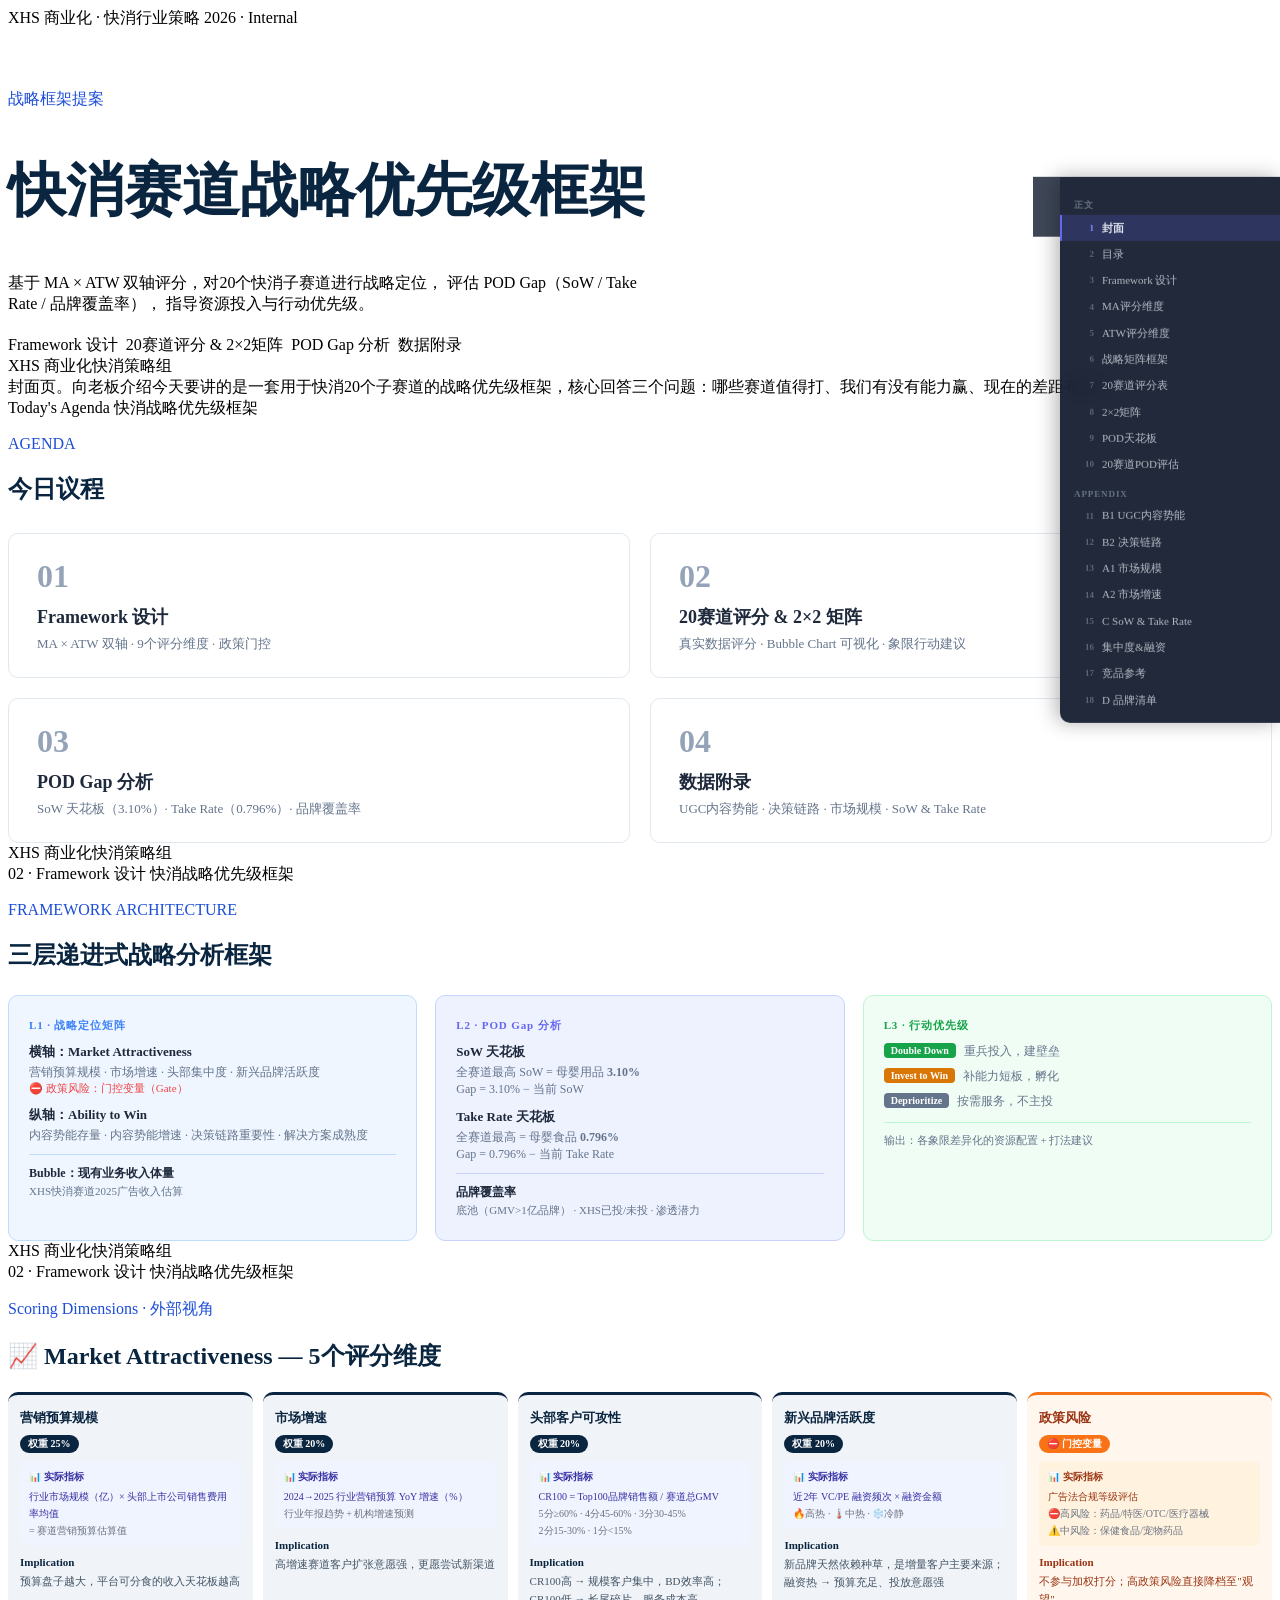
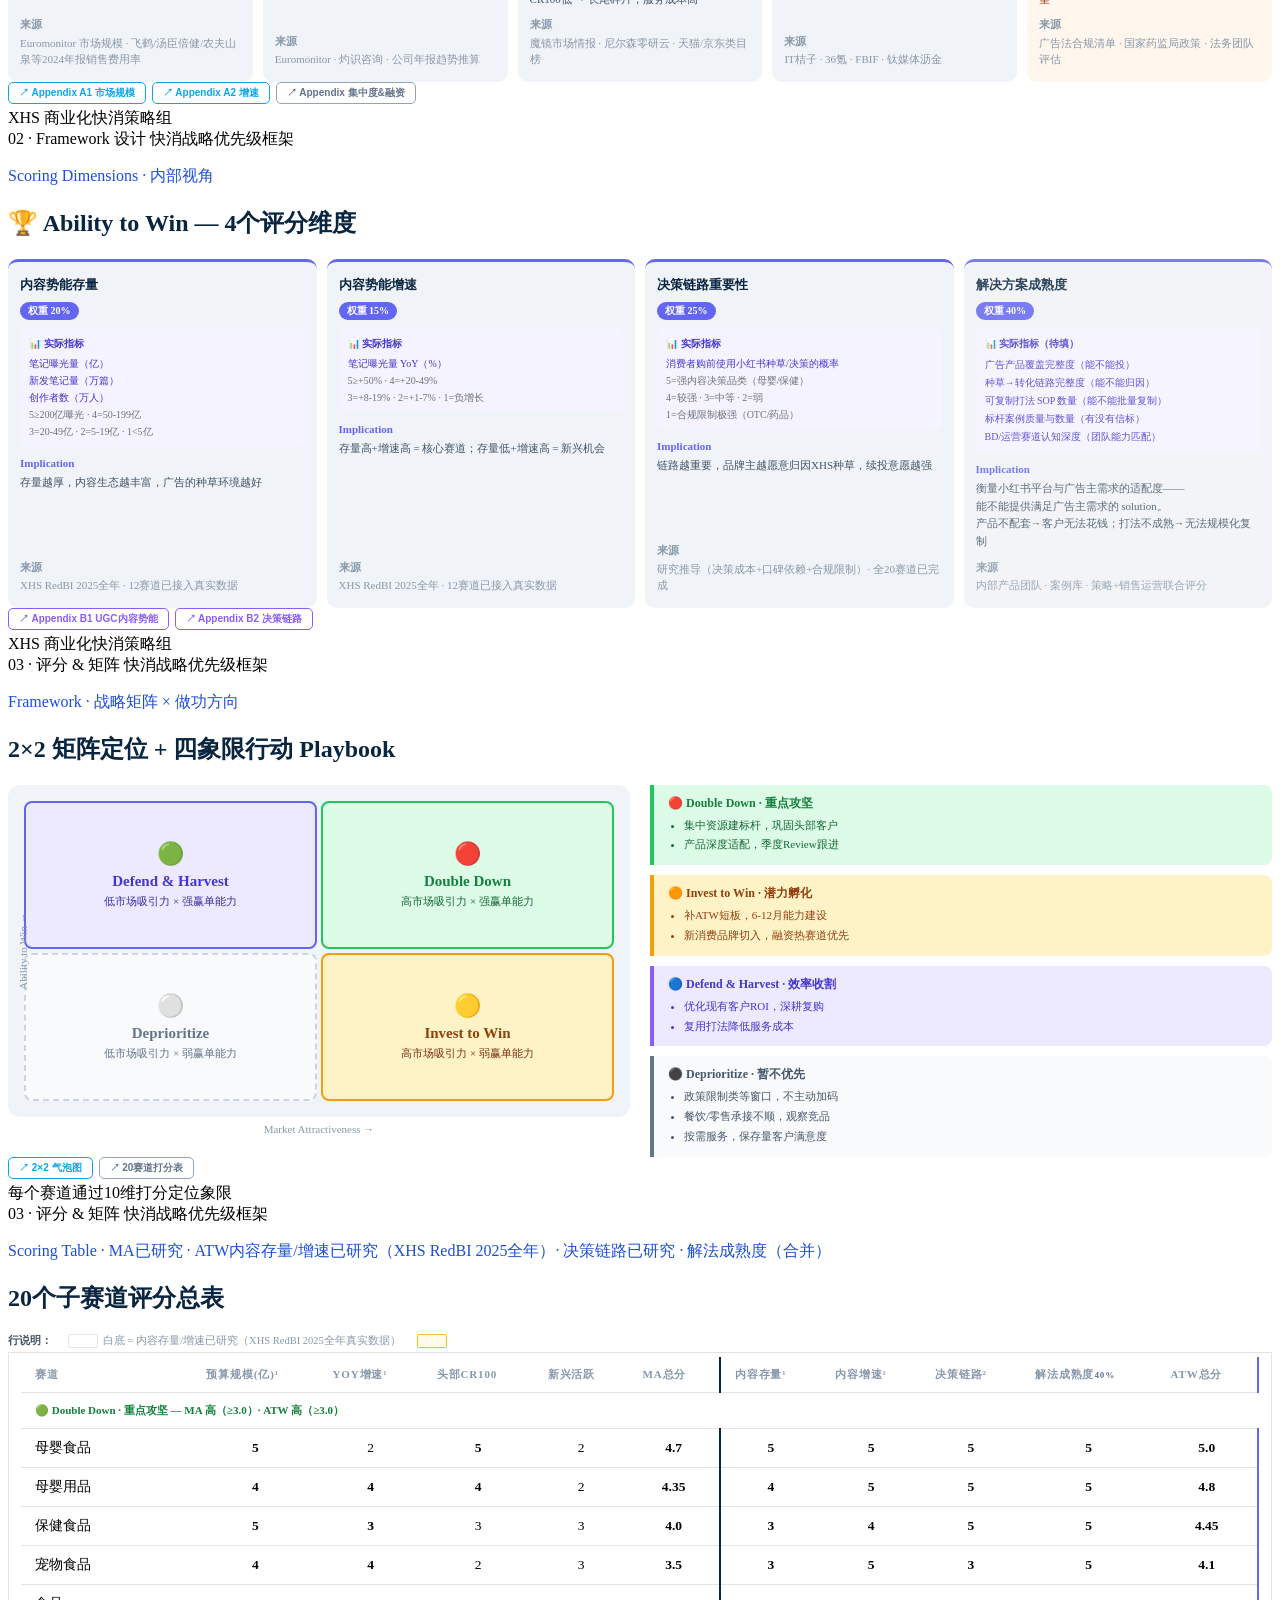
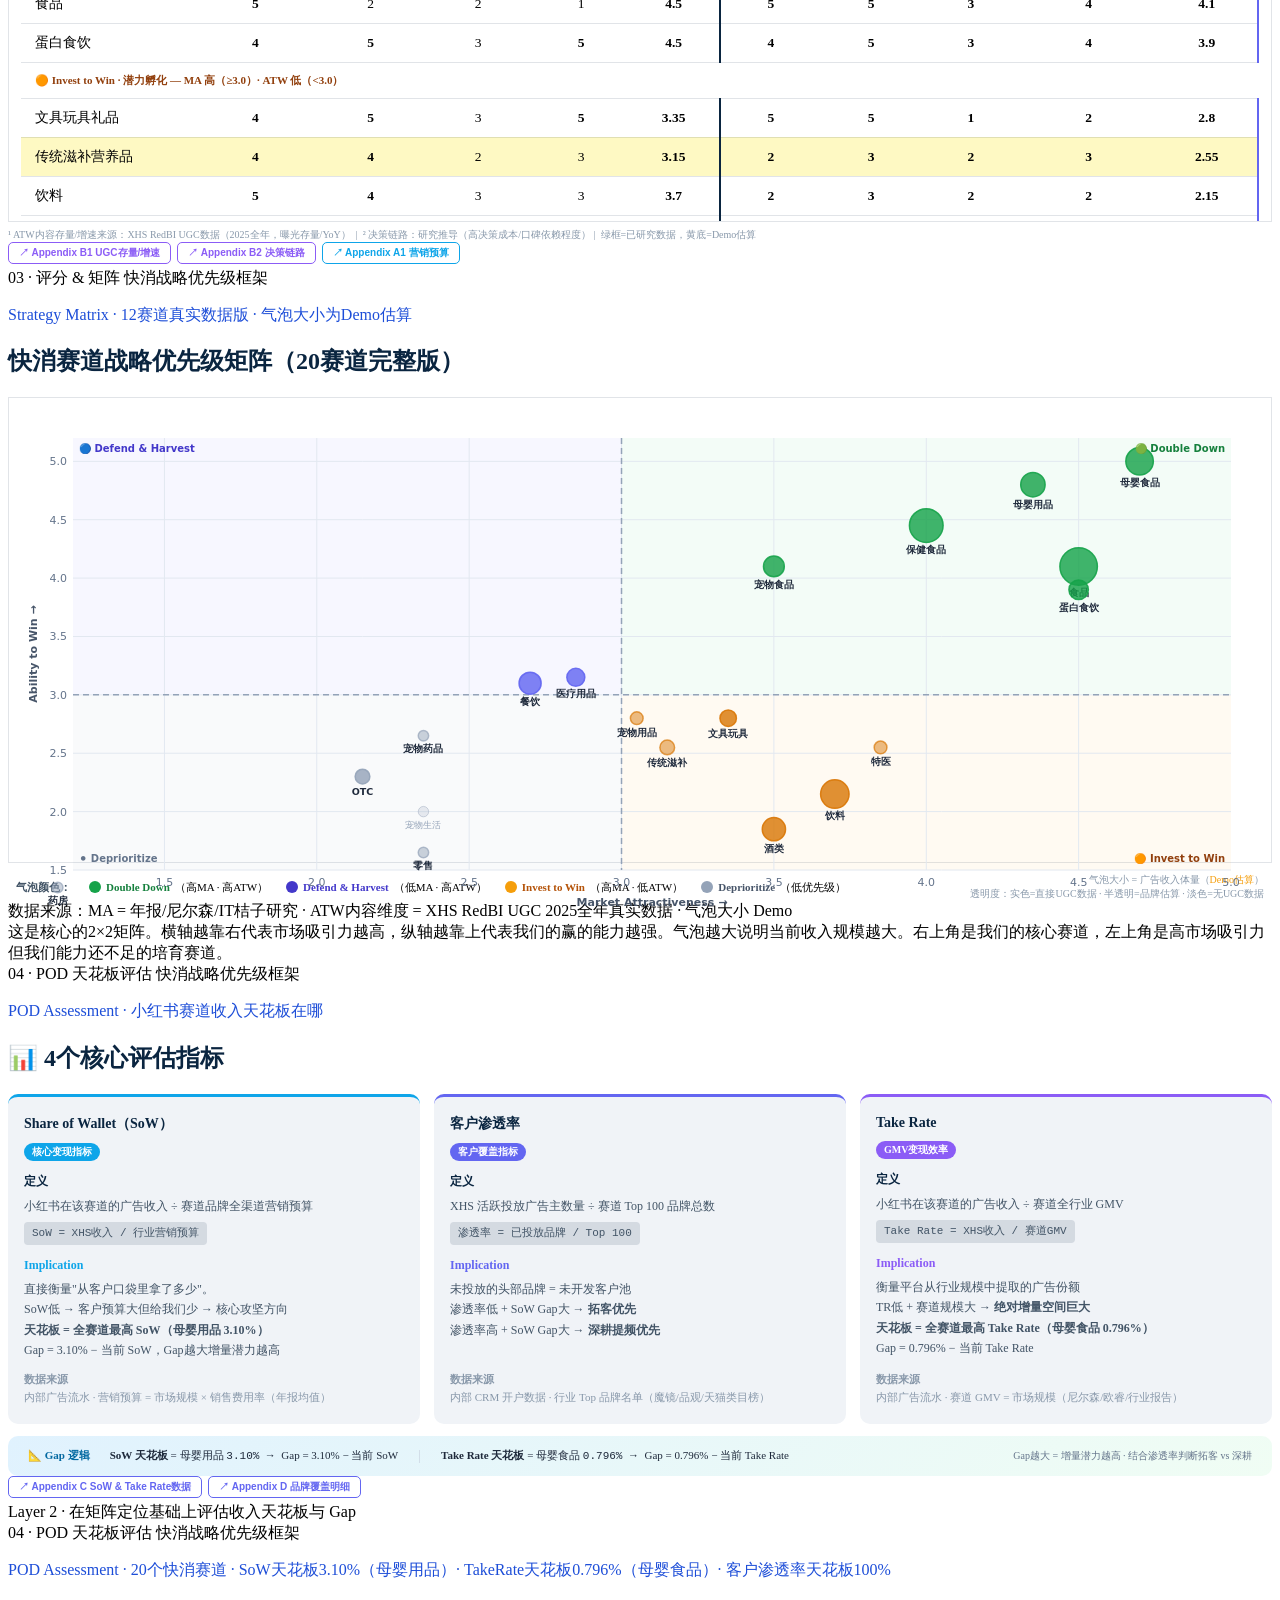
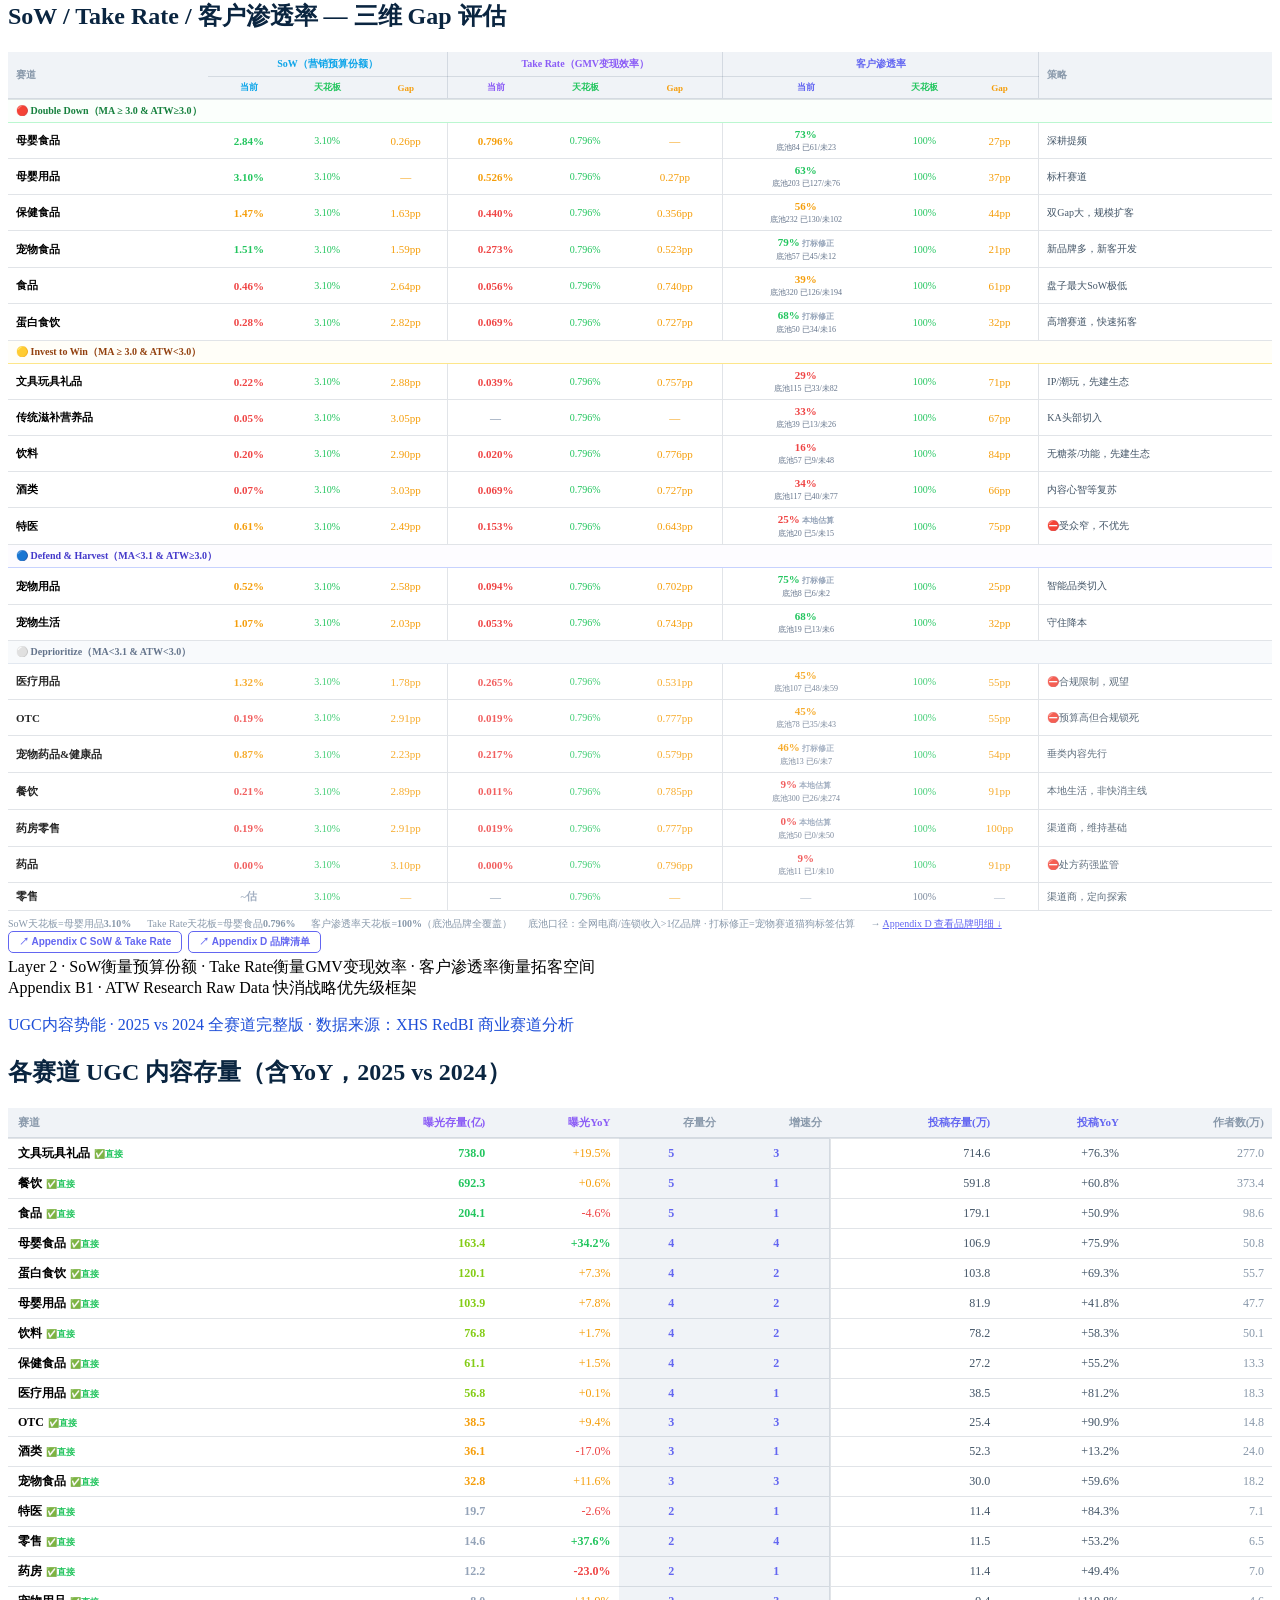
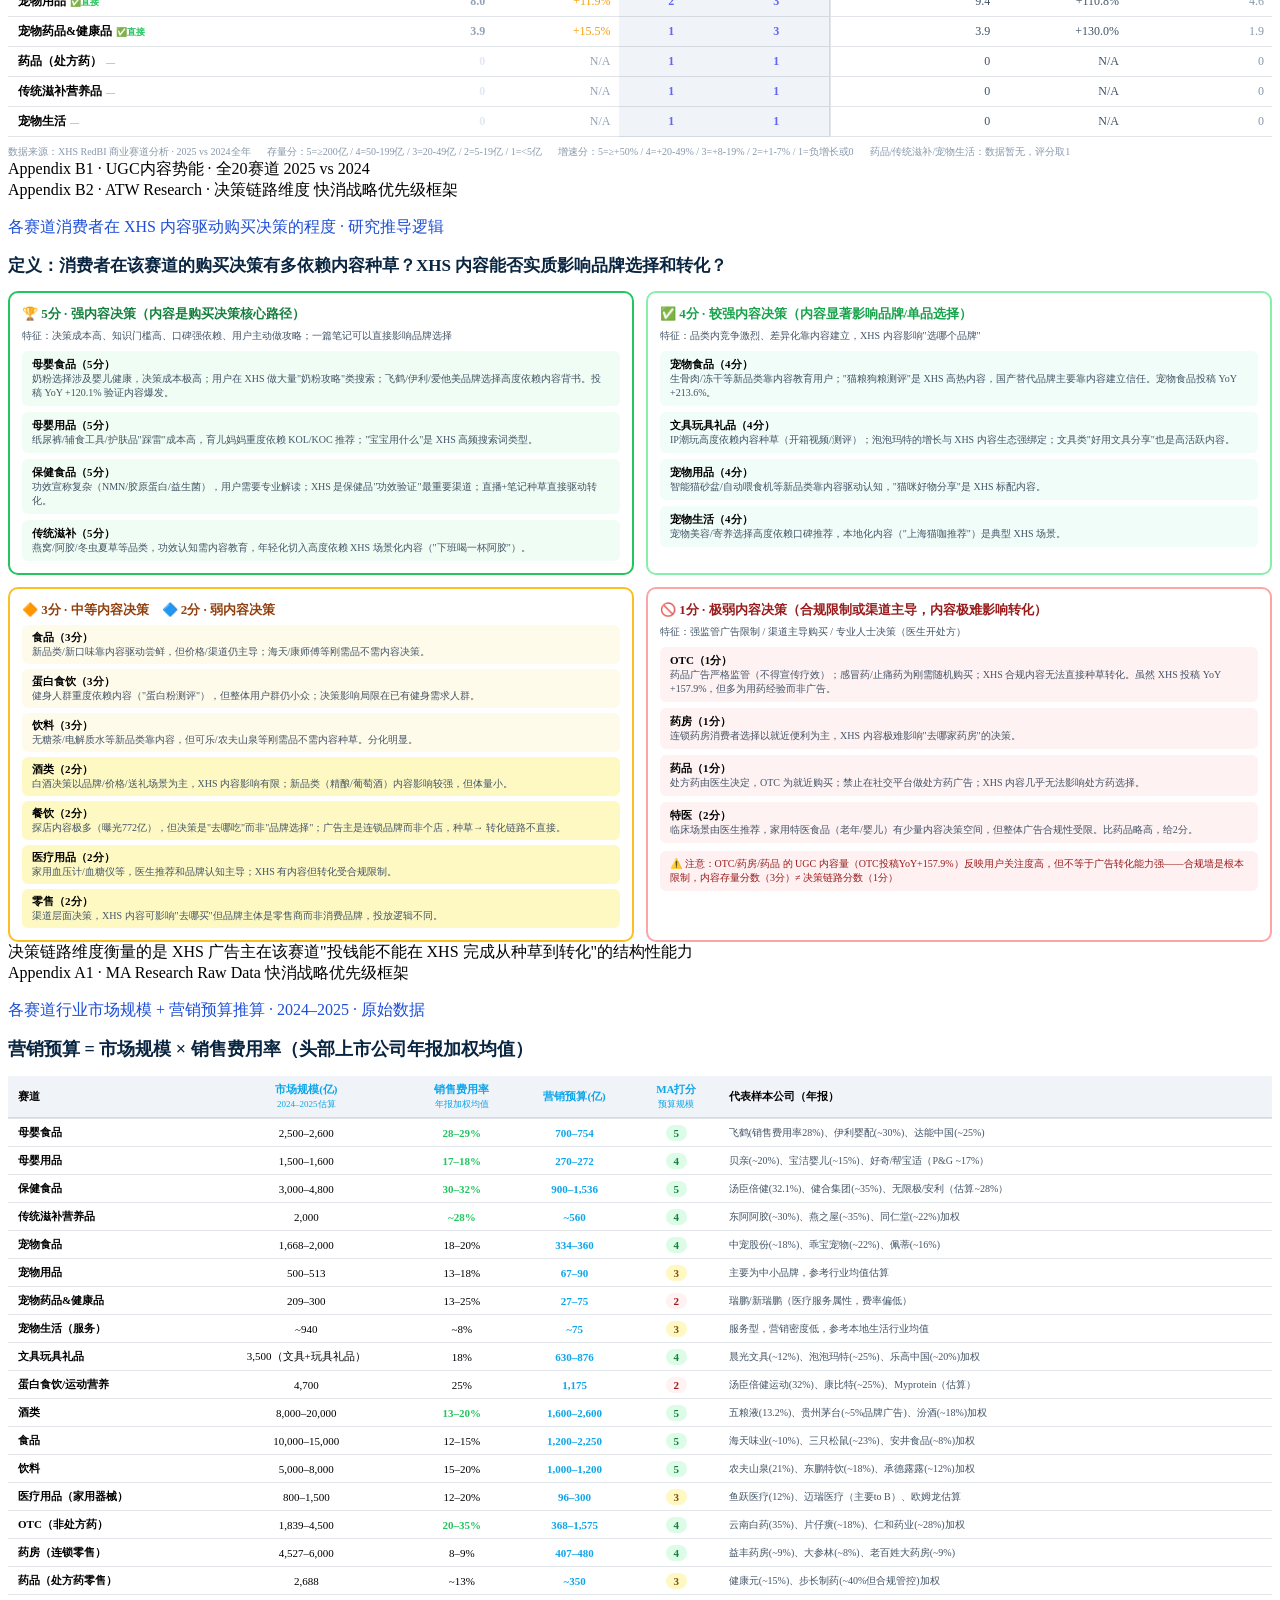
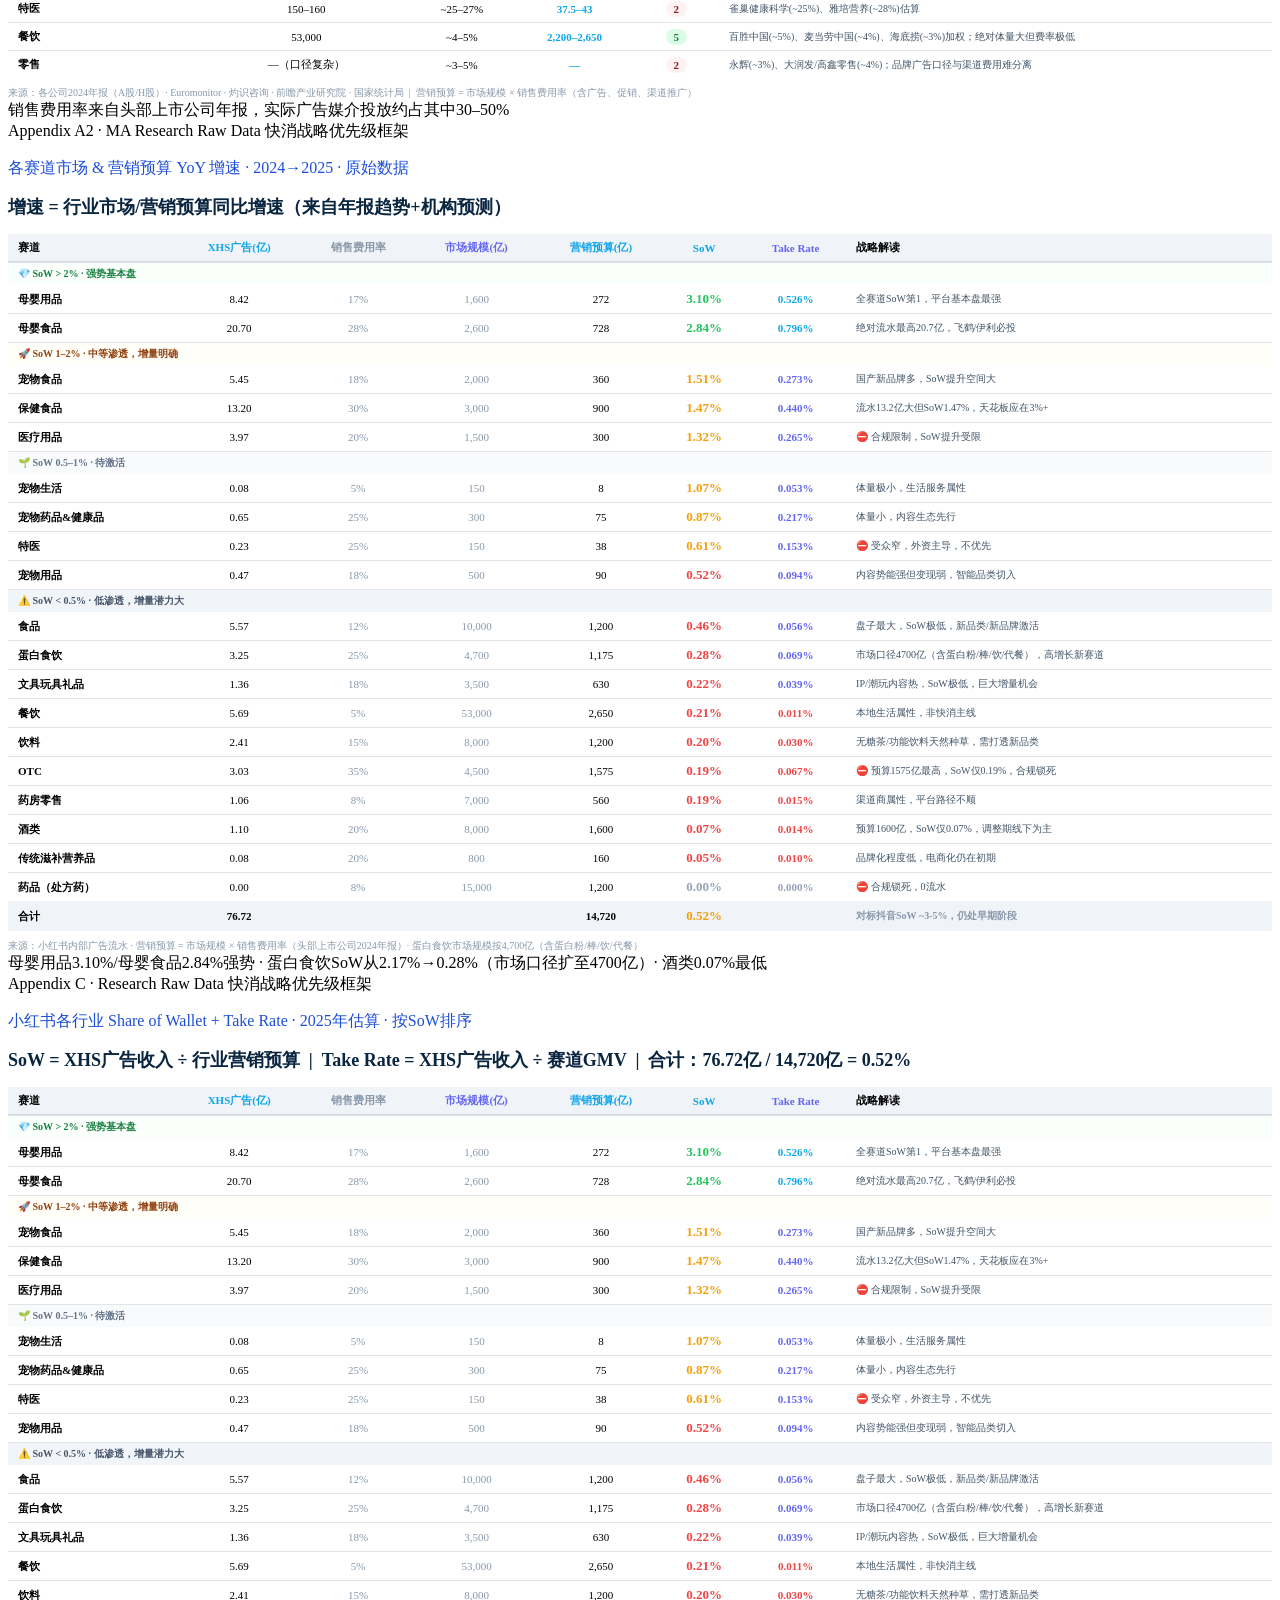
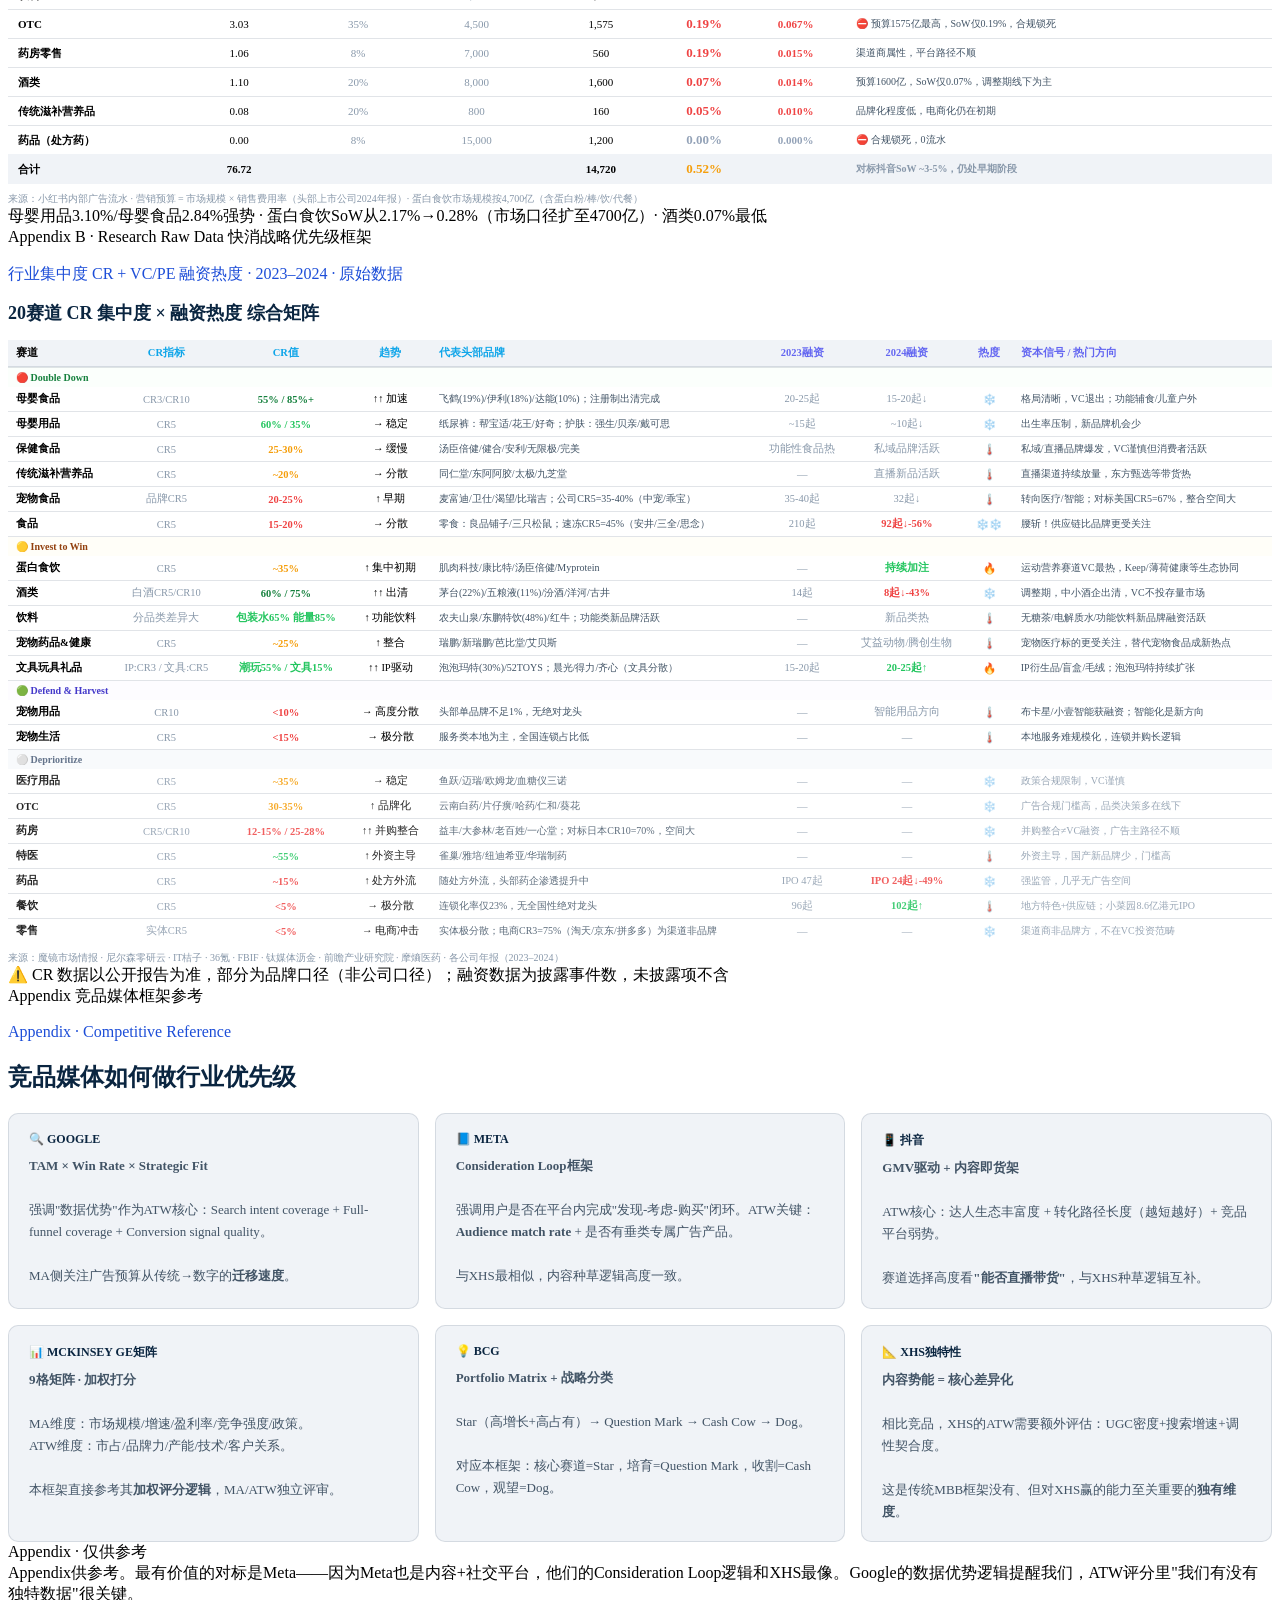
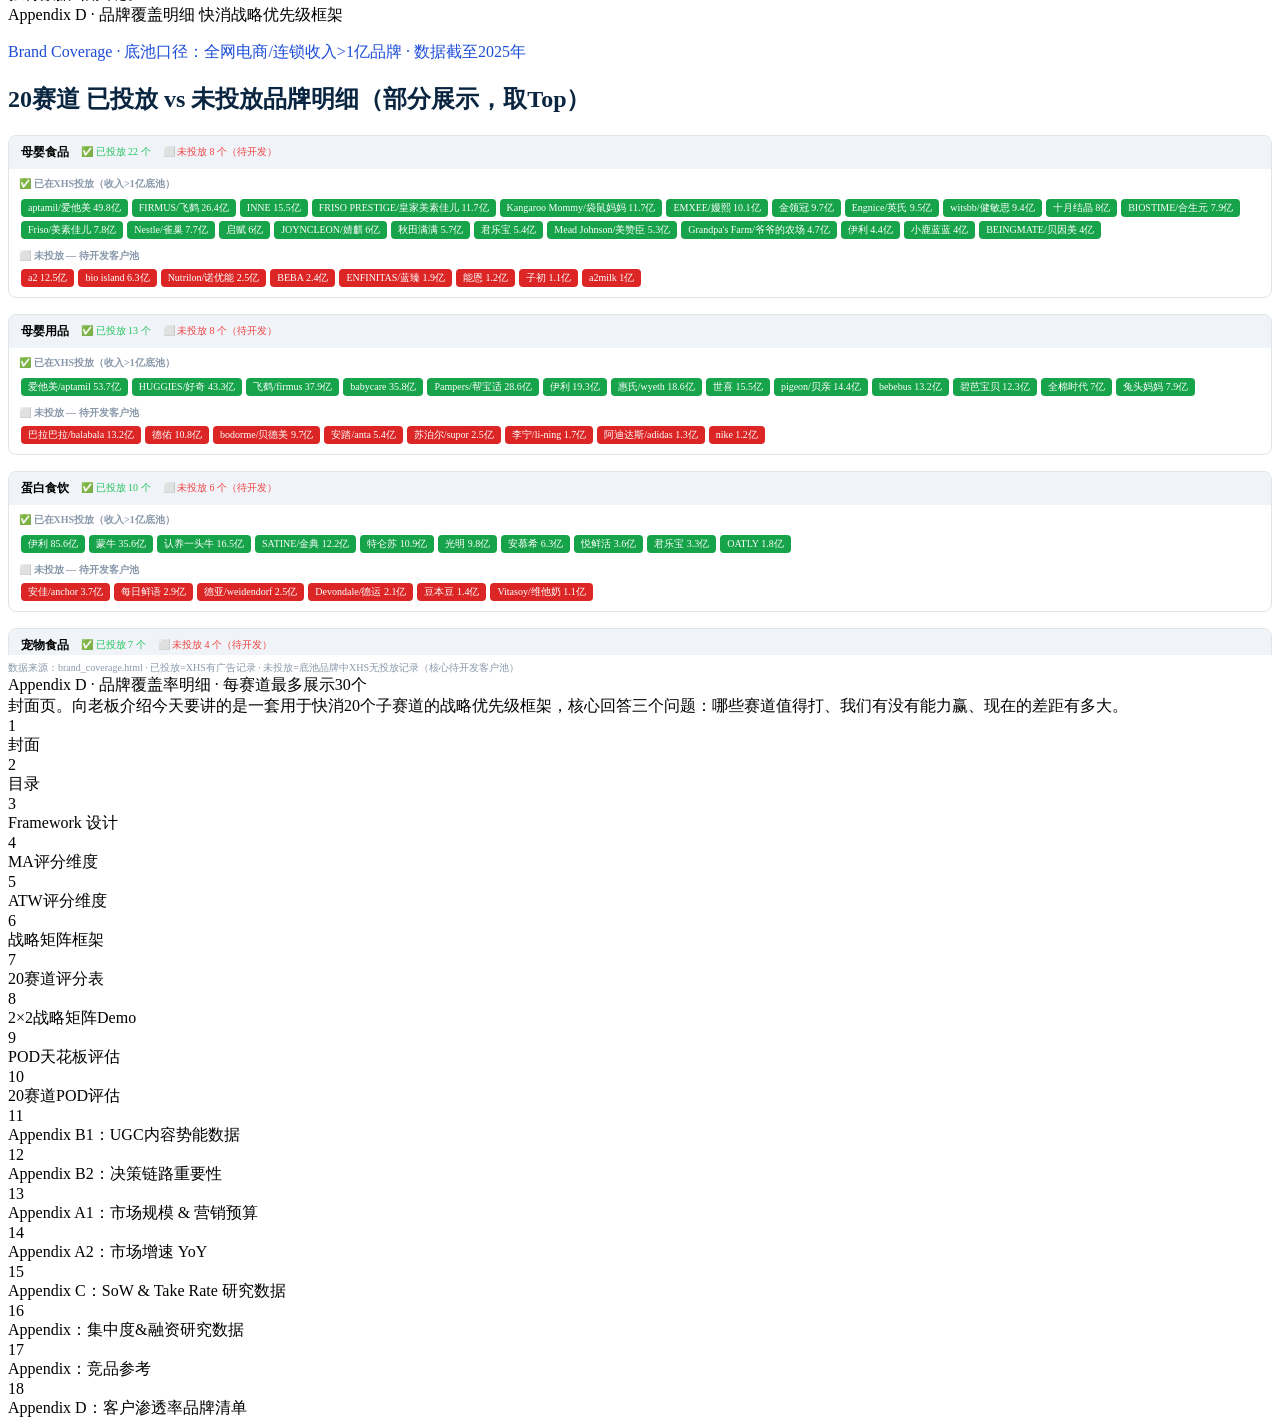
==== index.html @ e5673bac "update: rescore ATW/MA, MA weights 35/35/15/15, threshold MA=3.0, new quadrants (餐饮+医疗→D&H, 宠物用品→ItW" ====
<!-- cache-bust: 1778555267 -->
<!DOCTYPE html>
<html lang="zh-CN" data-theme="corporate-clean">
<head>
<meta charset="utf-8">
<title>快消赛道战略优先级框架 — XHS商业化</title>
<link rel="stylesheet" href="./assets/fonts.css">
<link rel="stylesheet" href="./assets/base.css">
<link rel="stylesheet" id="theme-link" href="./assets/themes/corporate-clean.css">
<link rel="stylesheet" href="./assets/animations/animations.css">

<style>
/* ── Bubble chart canvas wrapper ── */
#bubble-wrap { position:relative; width:100%; height:440px; }

/* ── Scoring table ── */
.st { width:100%; border-collapse:collapse; font-size:13.5px; }
.st th,.st td { padding:10px 14px; text-align:left; border-bottom:1px solid var(--border); }
.st th { font-size:11px; text-transform:uppercase; letter-spacing:.08em;
         color:var(--text-3); font-weight:600; }
.st tr:hover td { background:var(--surface-2); }
.st td.num { font-variant-numeric:tabular-nums; text-align:center; }
.st td.sect { font-weight:700; color:var(--accent); }
.badge { display:inline-block; padding:2px 10px; border-radius:99px;
         font-size:11px; font-weight:700; }
.badge-a { background:#22c55e22; color:#16a34a; }
.badge-b { background:#f59e0b22; color:#d97706; }
.badge-c { background:#6366f122; color:#4f46e5; }
.badge-d { background:#e2e8f0;   color:#64748b; }

/* ── Quadrant labels on 2×2 ── */
.q-label { position:absolute; font-size:11px; font-weight:700;
           letter-spacing:.05em; text-transform:uppercase;
           padding:4px 10px; border-radius:6px; opacity:.82; }

/* ── Axis label ── */
.axis-lbl { position:absolute; font-size:12px; color:var(--text-3);
            font-weight:600; letter-spacing:.06em; text-transform:uppercase; }

/* ── Dimension card ── */
.dim-row { display:grid; grid-template-columns:1fr 1fr; gap:20px; }
.dim-card { background:var(--surface-2); border:1px solid var(--border);
            border-radius:12px; padding:20px 22px; }
.dim-card h4 { margin:0 0 10px; font-size:14px; font-weight:700;
               color:var(--accent); text-transform:uppercase; letter-spacing:.06em; }
.dim-card ul { margin:0; padding-left:18px; font-size:13.5px;
               color:var(--text-2); line-height:1.8; }

/* ── Appendix ref box ── */
.ref-grid { display:grid; grid-template-columns:1fr 1fr 1fr; gap:16px; margin-top:20px; }
.ref-card { background:var(--surface-2); border:1px solid var(--border);
            border-radius:10px; padding:18px 20px; }
.ref-card h5 { margin:0 0 8px; font-size:12px; font-weight:700;
               text-transform:uppercase; color:var(--accent); }
.ref-card p { margin:0; font-size:13px; color:var(--text-2); line-height:1.7; }

/* ── POD comparison ── */
.pod-grid { display:grid; grid-template-columns:repeat(4,1fr); gap:14px; }
.pod-card { background:var(--surface-2); border:1px solid var(--border);
            border-radius:10px; padding:16px 18px; }
.pod-card .label { font-size:11px; text-transform:uppercase; letter-spacing:.07em;
                   color:var(--text-3); margin-bottom:6px; }
.pod-card .val { font-size:22px; font-weight:800; color:var(--text-1); }
.pod-card .gap { font-size:12px; color:#f59e0b; font-weight:600; margin-top:4px; }

/* ── tag pill row ── */
.pill-row { display:flex; flex-wrap:wrap; gap:8px; margin-top:10px; }

/* ── Appendix 跳转按钮 ── */
.app-btn {
  display: inline-flex;
  align-items: center;
  gap: 4px;
  padding: 3px 10px;
  border-radius: 5px;
  font-size: 10px;
  font-weight: 600;
  border: 1px solid currentColor;
  cursor: pointer;
  background: transparent;
  text-decoration: none;
  transition: background .15s, color .15s;
  white-space: nowrap;
}
.app-btn:hover { opacity: .75; }
.app-btn-blue  { color: #0ea5e9; border-color: #0ea5e9; }
.app-btn-purple{ color: #8b5cf6; border-color: #8b5cf6; }
.app-btn-indigo{ color: #6366f1; border-color: #6366f1; }
.app-btn-slate { color: #64748b; border-color: #94a3b8; }
.app-btns { display:flex; gap:6px; flex-wrap:wrap; align-items:center; }

/* ── Slide Nav Sidebar ── */
#slide-nav {
  position: fixed;
  right: 0;
  top: 50%;
  transform: translateY(-50%);
  z-index: 9999;
  display: flex;
  align-items: flex-start;
  gap: 0;
  transition: transform 0.3s ease;
}
#slide-nav-toggle {
  writing-mode: vertical-rl;
  background: rgba(30,41,59,0.85);
  color: #f1f5f9;
  border: none;
  padding: 12px 6px;
  font-size: 11px;
  font-weight: 600;
  letter-spacing: .05em;
  cursor: pointer;
  border-radius: 8px 0 0 8px;
  backdrop-filter: blur(8px);
  transition: background 0.2s;
  user-select: none;
  min-height: 60px;
  display: flex;
  align-items: center;
  justify-content: center;
  gap: 6px;
}
#slide-nav-toggle:hover { background: rgba(30,41,59,0.95); }
#slide-nav-toggle .toggle-arrow {
  font-size: 9px;
  transition: transform 0.3s;
}
#slide-nav.collapsed #slide-nav-toggle .toggle-arrow { transform: rotate(180deg); }
#slide-nav-panel {
  background: rgba(15,23,42,0.92);
  backdrop-filter: blur(12px);
  border-radius: 0 0 0 10px;
  padding: 10px 0;
  min-width: 220px;
  max-height: 80vh;
  overflow-y: auto;
  overflow-x: hidden;
  scrollbar-width: thin;
  scrollbar-color: rgba(255,255,255,0.2) transparent;
  box-shadow: -4px 0 20px rgba(0,0,0,0.3);
  transition: width 0.3s ease, opacity 0.3s ease;
}
#slide-nav.collapsed #slide-nav-panel {
  width: 0;
  opacity: 0;
  pointer-events: none;
  min-width: 0;
  padding: 0;
}
#slide-nav-panel::-webkit-scrollbar { width: 3px; }
#slide-nav-panel::-webkit-scrollbar-thumb { background: rgba(255,255,255,0.2); border-radius: 3px; }

.snav-section-label {
  font-size: 9px;
  font-weight: 700;
  letter-spacing: .1em;
  color: rgba(148,163,184,0.6);
  text-transform: uppercase;
  padding: 8px 14px 3px;
  margin-top: 4px;
}
.snav-item {
  display: flex;
  align-items: center;
  gap: 8px;
  padding: 6px 14px;
  cursor: pointer;
  transition: background 0.15s;
  border-left: 2px solid transparent;
  text-decoration: none;
}
.snav-item:hover { background: rgba(255,255,255,0.07); }
.snav-item.active {
  background: rgba(99,102,241,0.2);
  border-left-color: #6366f1;
}
.snav-num {
  font-size: 9px;
  font-weight: 700;
  color: rgba(148,163,184,0.5);
  min-width: 18px;
  text-align: right;
}
.snav-item.active .snav-num { color: #818cf8; }
.snav-title {
  font-size: 11px;
  color: rgba(226,232,240,0.75);
  line-height: 1.3;
  white-space: nowrap;
  overflow: hidden;
  text-overflow: ellipsis;
  max-width: 170px;
}
.snav-item.active .snav-title { color: #e2e8f0; font-weight: 600; }

</style>
</head>
<body>
<div class="deck"
     data-themes="corporate-clean,minimal-white,pitch-deck-vc,swiss-grid"
     data-theme-base="./assets/themes/">

<!-- ══════════════════════════════════════════
     SLIDE 1 · COVER
══════════════════════════════════════════ -->
<section class="slide is-active" data-title="封面">
  <div class="deck-header">
    <span class="eyebrow">XHS 商业化 · 快消行业策略</span>
    <span class="eyebrow">2026 · Internal</span>
  </div>
  <div class="anim-stagger-list" style="max-width:760px;margin-top:60px;">
    <p class="kicker">战略框架提案</p>
    <h1 class="h1 anim-fade-up" style="font-size:clamp(36px,5vw,58px);line-height:1.15;">
      快消赛道<span class="gradient-text">战略优先级</span>框架
    </h1>
    <p class="lede" style="max-width:640px;margin-top:16px;">
      基于 MA × ATW 双轴评分，对20个快消子赛道进行战略定位，
      评估 POD Gap（SoW / Take Rate / 品牌覆盖率），
      指导资源投入与行动优先级。
    </p>
    <div class="pill-row" style="margin-top:20px;">
      <span class="pill pill-accent">Framework 设计</span>
      <span class="pill">20赛道评分 &amp; 2×2矩阵</span>
      <span class="pill">POD Gap 分析</span>
      <span class="pill">数据附录</span>
    </div>
  </div>
  <div class="deck-footer">
    <span class="dim2">XHS 商业化快消策略组</span>
    <span class="slide-number" data-current="1" data-total="11"></span>
  </div>
  <div class="notes">封面页。向老板介绍今天要讲的是一套用于快消20个子赛道的战略优先级框架，核心回答三个问题：哪些赛道值得打、我们有没有能力赢、现在的差距有多大。</div>
</section>

<!-- ══════════════════════════════════════════
     SLIDE 2 · 目录
══════════════════════════════════════════ --><section class="slide" data-title="目录">
  <div class="deck-header">
    <span class="eyebrow">Today's Agenda</span>
    <span class="eyebrow">快消战略优先级框架</span>
  </div>
  <p class="kicker">AGENDA</p>
  <h2 class="h2">今日议程</h2>
  <div style="display:grid;grid-template-columns:1fr 1fr;gap:20px;margin-top:28px;">
    <div style="border:1.5px solid #e2e8f0;border-radius:10px;padding:24px 28px;">
      <div style="font-size:32px;font-weight:800;color:#94a3b8;margin-bottom:10px;">01</div>
      <div style="font-weight:700;font-size:18px;color:#1e293b;margin-bottom:6px;">Framework 设计</div>
      <div style="color:#64748b;font-size:13px;">MA × ATW 双轴 · 9个评分维度 · 政策门控</div>
    </div>
    <div style="border:1.5px solid #e2e8f0;border-radius:10px;padding:24px 28px;">
      <div style="font-size:32px;font-weight:800;color:#94a3b8;margin-bottom:10px;">02</div>
      <div style="font-weight:700;font-size:18px;color:#1e293b;margin-bottom:6px;">20赛道评分 &amp; 2×2 矩阵</div>
      <div style="color:#64748b;font-size:13px;">真实数据评分 · Bubble Chart 可视化 · 象限行动建议</div>
    </div>
    <div style="border:1.5px solid #e2e8f0;border-radius:10px;padding:24px 28px;">
      <div style="font-size:32px;font-weight:800;color:#94a3b8;margin-bottom:10px;">03</div>
      <div style="font-weight:700;font-size:18px;color:#1e293b;margin-bottom:6px;">POD Gap 分析</div>
      <div style="color:#64748b;font-size:13px;">SoW 天花板（3.10%）· Take Rate（0.796%）· 品牌覆盖率</div>
    </div>
    <div style="border:1.5px solid #e2e8f0;border-radius:10px;padding:24px 28px;">
      <div style="font-size:32px;font-weight:800;color:#94a3b8;margin-bottom:10px;">04</div>
      <div style="font-weight:700;font-size:18px;color:#1e293b;margin-bottom:6px;">数据附录</div>
      <div style="color:#64748b;font-size:13px;">UGC内容势能 · 决策链路 · 市场规模 · SoW &amp; Take Rate</div>
    </div>
  </div>
  <div class="deck-footer">
    <span class="dim2">XHS 商业化快消策略组</span>
    <span class="slide-number"></span>
  </div>
</section>

<section class="slide" data-title="Framework 设计">
  <div class="deck-header">
    <span class="eyebrow">02 · Framework 设计</span>
    <span class="eyebrow">快消战略优先级框架</span>
  </div>
  <p class="kicker">FRAMEWORK ARCHITECTURE</p>
  <h2 class="h2">三层递进式战略分析框架</h2>

  <div style="display:grid;grid-template-columns:1fr 1fr 1fr;gap:18px;margin-top:24px;">

    <!-- L1 -->
    <div style="border:1.5px solid #bfdbfe;border-radius:10px;padding:22px 20px;background:#eff6ff;">
      <div style="font-size:11px;font-weight:700;color:#3b82f6;letter-spacing:.08em;margin-bottom:10px;">L1 · 战略定位矩阵</div>
      <div style="margin-bottom:10px;">
        <div style="font-weight:700;color:#1e293b;font-size:13px;">横轴：Market Attractiveness</div>
        <div style="color:#64748b;font-size:12px;margin-top:3px;">营销预算规模 · 市场增速 · 头部集中度 · 新兴品牌活跃度<br><span style="color:#ef4444;font-size:11px;">⛔ 政策风险：门控变量（Gate）</span></div>
      </div>
      <div style="margin-bottom:10px;">
        <div style="font-weight:700;color:#1e293b;font-size:13px;">纵轴：Ability to Win</div>
        <div style="color:#64748b;font-size:12px;margin-top:3px;">内容势能存量 · 内容势能增速 · 决策链路重要性 · 解决方案成熟度</div>
      </div>
      <div style="border-top:1px solid #bfdbfe;padding-top:10px;margin-top:6px;">
        <div style="font-weight:700;color:#1e293b;font-size:12px;">Bubble：现有业务收入体量</div>
        <div style="color:#64748b;font-size:11px;margin-top:2px;">XHS快消赛道2025广告收入估算</div>
      </div>
    </div>

    <!-- L2 -->
    <div style="border:1.5px solid #c7d2fe;border-radius:10px;padding:22px 20px;background:#eef2ff;">
      <div style="font-size:11px;font-weight:700;color:#6366f1;letter-spacing:.08em;margin-bottom:10px;">L2 · POD Gap 分析</div>
      <div style="margin-bottom:10px;">
        <div style="font-weight:700;color:#1e293b;font-size:13px;">SoW 天花板</div>
        <div style="color:#64748b;font-size:12px;margin-top:3px;">全赛道最高 SoW = 母婴用品 <strong>3.10%</strong><br>Gap = 3.10% − 当前 SoW</div>
      </div>
      <div style="margin-bottom:10px;">
        <div style="font-weight:700;color:#1e293b;font-size:13px;">Take Rate 天花板</div>
        <div style="color:#64748b;font-size:12px;margin-top:3px;">全赛道最高 = 母婴食品 <strong>0.796%</strong><br>Gap = 0.796% − 当前 Take Rate</div>
      </div>
      <div style="border-top:1px solid #c7d2fe;padding-top:10px;margin-top:6px;">
        <div style="font-weight:700;color:#1e293b;font-size:12px;">品牌覆盖率</div>
        <div style="color:#64748b;font-size:11px;margin-top:2px;">底池（GMV>1亿品牌） · XHS已投/未投 · 渗透潜力</div>
      </div>
    </div>

    <!-- L3 -->
    <div style="border:1.5px solid #bbf7d0;border-radius:10px;padding:22px 20px;background:#f0fdf4;">
      <div style="font-size:11px;font-weight:700;color:#16a34a;letter-spacing:.08em;margin-bottom:10px;">L3 · 行动优先级</div>
      <div style="display:flex;flex-direction:column;gap:8px;">
        <div style="display:flex;align-items:flex-start;gap:8px;">
          <span style="background:#16a34a;color:#fff;border-radius:4px;padding:2px 7px;font-size:10px;font-weight:700;white-space:nowrap;">Double Down</span>
          <span style="color:#64748b;font-size:12px;">重兵投入，建壁垒</span>
        </div>
        <div style="display:flex;align-items:flex-start;gap:8px;">
          <span style="background:#d97706;color:#fff;border-radius:4px;padding:2px 7px;font-size:10px;font-weight:700;white-space:nowrap;">Invest to Win</span>
          <span style="color:#64748b;font-size:12px;">补能力短板，孵化</span>
        </div>
        <div style="display:flex;align-items:flex-start;gap:8px;">
          <span style="background:#64748b;color:#fff;border-radius:4px;padding:2px 7px;font-size:10px;font-weight:700;white-space:nowrap;">Deprioritize</span>
          <span style="color:#64748b;font-size:12px;">按需服务，不主投</span>
        </div>
      </div>
      <div style="border-top:1px solid #bbf7d0;padding-top:10px;margin-top:12px;">
        <div style="color:#64748b;font-size:11px;">输出：各象限差异化的资源配置 + 打法建议</div>
      </div>
    </div>

  </div>

  <div class="deck-footer">
    <span class="dim2">XHS 商业化快消策略组</span>
    <span class="slide-number"></span>
  </div>
</section>

<section class="slide" data-title="MA评分维度">
  <div class="deck-header">
    <span class="eyebrow">02 · Framework 设计</span>
    <span class="eyebrow">快消战略优先级框架</span>
  </div>
  <p class="kicker">Scoring Dimensions · 外部视角</p>
  <h2 class="h2">📈 Market Attractiveness — 5个评分维度</h2>

  <div style="display:grid;grid-template-columns:repeat(5,1fr);gap:10px;margin-top:18px;">

    <!-- D1 营销预算规模 -->
    <div style="background:var(--surface-2);border-radius:10px;padding:14px 12px;border-top:3px solid var(--accent);display:flex;flex-direction:column;gap:8px;">
      <div style="font-weight:700;font-size:13px;color:var(--text-1);">营销预算规模</div>
      <div style="display:inline-block;background:var(--accent);color:#fff;font-size:10px;font-weight:700;padding:2px 8px;border-radius:20px;align-self:start;">权重 25%</div>
      <div style="background:#f0f4ff;border-radius:6px;padding:7px 9px;font-size:10px;color:#3730a3;line-height:1.7;">
        <div style="font-weight:700;margin-bottom:3px;">📊 实际指标</div>
        行业市场规模（亿）× 头部上市公司销售费用率均值<br>
        <span style="color:#6b7280;">= 赛道营销预算估算值</span>
      </div>
      <div style="font-size:11px;color:var(--text-2);line-height:1.6;">
        <div style="font-weight:600;color:var(--accent);margin-bottom:2px;">Implication</div>
        预算盘子越大，平台可分食的收入天花板越高
      </div>
      <div style="font-size:11px;color:var(--text-3);line-height:1.5;margin-top:auto;">
        <div style="font-weight:600;margin-bottom:2px;">来源</div>
        Euromonitor 市场规模 · 飞鹤/汤臣倍健/农夫山泉等2024年报销售费用率
      </div>
    </div>

    <!-- D2 市场增速 -->
    <div style="background:var(--surface-2);border-radius:10px;padding:14px 12px;border-top:3px solid var(--accent);display:flex;flex-direction:column;gap:8px;">
      <div style="font-weight:700;font-size:13px;color:var(--text-1);">市场增速</div>
      <div style="display:inline-block;background:var(--accent);color:#fff;font-size:10px;font-weight:700;padding:2px 8px;border-radius:20px;align-self:start;">权重 20%</div>
      <div style="background:#f0f4ff;border-radius:6px;padding:7px 9px;font-size:10px;color:#3730a3;line-height:1.7;">
        <div style="font-weight:700;margin-bottom:3px;">📊 实际指标</div>
        2024→2025 行业营销预算 YoY 增速（%）<br>
        <span style="color:#6b7280;">行业年报趋势 + 机构增速预测</span>
      </div>
      <div style="font-size:11px;color:var(--text-2);line-height:1.6;">
        <div style="font-weight:600;color:var(--accent);margin-bottom:2px;">Implication</div>
        高增速赛道客户扩张意愿强，更愿尝试新渠道
      </div>
      <div style="font-size:11px;color:var(--text-3);line-height:1.5;margin-top:auto;">
        <div style="font-weight:600;margin-bottom:2px;">来源</div>
        Euromonitor · 灼识咨询 · 公司年报趋势推算
      </div>
    </div>

    <!-- D3 头部客户可攻性 -->
    <div style="background:var(--surface-2);border-radius:10px;padding:14px 12px;border-top:3px solid var(--accent);display:flex;flex-direction:column;gap:8px;">
      <div style="font-weight:700;font-size:13px;color:var(--text-1);">头部客户可攻性</div>
      <div style="display:inline-block;background:var(--accent);color:#fff;font-size:10px;font-weight:700;padding:2px 8px;border-radius:20px;align-self:start;">权重 20%</div>
      <div style="background:#f0f4ff;border-radius:6px;padding:7px 9px;font-size:10px;color:#3730a3;line-height:1.7;">
        <div style="font-weight:700;margin-bottom:3px;">📊 实际指标</div>
        CR100 = Top100品牌销售额 / 赛道总GMV<br>
        <span style="color:#6b7280;">5分≥60% · 4分45-60% · 3分30-45%<br>2分15-30% · 1分&lt;15%</span>
      </div>
      <div style="font-size:11px;color:var(--text-2);line-height:1.6;">
        <div style="font-weight:600;color:var(--accent);margin-bottom:2px;">Implication</div>
        CR100高 → 规模客户集中，BD效率高；CR100低 → 长尾碎片，服务成本高
      </div>
      <div style="font-size:11px;color:var(--text-3);line-height:1.5;margin-top:auto;">
        <div style="font-weight:600;margin-bottom:2px;">来源</div>
        魔镜市场情报 · 尼尔森零研云 · 天猫/京东类目榜
      </div>
    </div>

    <!-- D4 新兴品牌活跃度 -->
    <div style="background:var(--surface-2);border-radius:10px;padding:14px 12px;border-top:3px solid var(--accent);display:flex;flex-direction:column;gap:8px;">
      <div style="font-weight:700;font-size:13px;color:var(--text-1);">新兴品牌活跃度</div>
      <div style="display:inline-block;background:var(--accent);color:#fff;font-size:10px;font-weight:700;padding:2px 8px;border-radius:20px;align-self:start;">权重 20%</div>
      <div style="background:#f0f4ff;border-radius:6px;padding:7px 9px;font-size:10px;color:#3730a3;line-height:1.7;">
        <div style="font-weight:700;margin-bottom:3px;">📊 实际指标</div>
        近2年 VC/PE 融资频次 × 融资金额<br>
        <span style="color:#6b7280;">🔥高热 · 🌡️中热 · ❄️冷静</span>
      </div>
      <div style="font-size:11px;color:var(--text-2);line-height:1.6;">
        <div style="font-weight:600;color:var(--accent);margin-bottom:2px;">Implication</div>
        新品牌天然依赖种草，是增量客户主要来源；融资热 → 预算充足、投放意愿强
      </div>
      <div style="font-size:11px;color:var(--text-3);line-height:1.5;margin-top:auto;">
        <div style="font-weight:600;margin-bottom:2px;">来源</div>
        IT桔子 · 36氪 · FBIF · 钛媒体沥金
      </div>
    </div>

    <!-- D5 政策风险（门控） -->
    <div style="background:#fff7ed;border-radius:10px;padding:14px 12px;border-top:3px solid #f97316;display:flex;flex-direction:column;gap:8px;">
      <div style="font-weight:700;font-size:13px;color:#9a3412;">政策风险</div>
      <div style="display:inline-block;background:#f97316;color:#fff;font-size:10px;font-weight:700;padding:2px 8px;border-radius:20px;align-self:start;">⛔ 门控变量</div>
      <div style="background:#fff3e0;border-radius:6px;padding:7px 9px;font-size:10px;color:#9a3412;line-height:1.7;">
        <div style="font-weight:700;margin-bottom:3px;">📊 实际指标</div>
        广告法合规等级评估<br>
        <span style="color:#6b7280;">⛔高风险：药品/特医/OTC/医疗器械<br>⚠️中风险：保健食品/宠物药品</span>
      </div>
      <div style="font-size:11px;color:#9a3412;line-height:1.6;">
        <div style="font-weight:600;margin-bottom:2px;">Implication</div>
        不参与加权打分；高政策风险直接降档至"观望"
      </div>
      <div style="font-size:11px;color:var(--text-3);line-height:1.5;margin-top:auto;">
        <div style="font-weight:600;margin-bottom:2px;">来源</div>
        广告法合规清单 · 国家药监局政策 · 法务团队评估
      </div>
    </div>

  </div>

  
  <div class="app-btns" style="margin-bottom:4px;"><button class="app-btn app-btn-blue" onclick="goToAppendix('A1：市场规模')">↗ Appendix A1 市场规模</button><button class="app-btn app-btn-blue" onclick="goToAppendix('A2：市场增速')">↗ Appendix A2 增速</button><button class="app-btn app-btn-slate" onclick="goToAppendix('集中度&融资')">↗ Appendix 集中度&融资</button></div>
  <div class="deck-footer">
    <span class="dim2">XHS 商业化快消策略组</span>
    <span class="slide-number" data-current="5" data-total="13"></span>
  </div>
</section>

<!-- ══════════════════════════════════════════
     SLIDE 5B · Ability to Win 5维度详解
══════════════════════════════════════════ -->
<section class="slide" data-title="ATW评分维度">
  <div class="deck-header">
    <span class="eyebrow">02 · Framework 设计</span>
    <span class="eyebrow">快消战略优先级框架</span>
  </div>
  <p class="kicker">Scoring Dimensions · 内部视角</p>
  <h2 class="h2">🏆 Ability to Win — 4个评分维度</h2>

  <div style="display:grid;grid-template-columns:repeat(4,1fr);gap:10px;margin-top:18px;">

    <!-- A1 内容势能存量 -->
    <div style="background:var(--surface-2);border-radius:10px;padding:14px 12px;border-top:3px solid #6366f1;display:flex;flex-direction:column;gap:8px;">
      <div style="font-weight:700;font-size:13px;color:var(--text-1);">内容势能存量</div>
      <div style="display:inline-block;background:#6366f1;color:#fff;font-size:10px;font-weight:700;padding:2px 8px;border-radius:20px;align-self:start;">权重 20%</div>
      <div style="background:#f5f3ff;border-radius:6px;padding:7px 9px;font-size:10px;color:#4338ca;line-height:1.7;">
        <div style="font-weight:700;margin-bottom:3px;">📊 实际指标</div>
        笔记曝光量（亿）<br>
        新发笔记量（万篇）<br>
        创作者数（万人）<br>
        <span style="color:#6b7280;">5≥200亿曝光 · 4=50-199亿<br>3=20-49亿 · 2=5-19亿 · 1&lt;5亿</span>
      </div>
      <div style="font-size:11px;color:var(--text-2);line-height:1.6;">
        <div style="font-weight:600;color:#6366f1;margin-bottom:2px;">Implication</div>
        存量越厚，内容生态越丰富，广告的种草环境越好
      </div>
      <div style="font-size:11px;color:var(--text-3);line-height:1.5;margin-top:auto;">
        <div style="font-weight:600;margin-bottom:2px;">来源</div>
        XHS RedBI 2025全年 · 12赛道已接入真实数据
      </div>
    </div>

    <!-- A2 内容势能增速 -->
    <div style="background:var(--surface-2);border-radius:10px;padding:14px 12px;border-top:3px solid #6366f1;display:flex;flex-direction:column;gap:8px;">
      <div style="font-weight:700;font-size:13px;color:var(--text-1);">内容势能增速</div>
      <div style="display:inline-block;background:#6366f1;color:#fff;font-size:10px;font-weight:700;padding:2px 8px;border-radius:20px;align-self:start;">权重 15%</div>
      <div style="background:#f5f3ff;border-radius:6px;padding:7px 9px;font-size:10px;color:#4338ca;line-height:1.7;">
        <div style="font-weight:700;margin-bottom:3px;">📊 实际指标</div>
        笔记曝光量 YoY（%）<br>
        <span style="color:#6b7280;">5≥+50% · 4=+20-49%<br>3=+8-19% · 2=+1-7% · 1=负增长</span>
      </div>
      <div style="font-size:11px;color:var(--text-2);line-height:1.6;">
        <div style="font-weight:600;color:#6366f1;margin-bottom:2px;">Implication</div>
        存量高+增速高 = 核心赛道；存量低+增速高 = 新兴机会
      </div>
      <div style="font-size:11px;color:var(--text-3);line-height:1.5;margin-top:auto;">
        <div style="font-weight:600;margin-bottom:2px;">来源</div>
        XHS RedBI 2025全年 · 12赛道已接入真实数据
      </div>
    </div>

    <!-- A3 决策链路重要性 -->
    <div style="background:var(--surface-2);border-radius:10px;padding:14px 12px;border-top:3px solid #6366f1;display:flex;flex-direction:column;gap:8px;">
      <div style="font-weight:700;font-size:13px;color:var(--text-1);">决策链路重要性</div>
      <div style="display:inline-block;background:#6366f1;color:#fff;font-size:10px;font-weight:700;padding:2px 8px;border-radius:20px;align-self:start;">权重 25%</div>
      <div style="background:#f5f3ff;border-radius:6px;padding:7px 9px;font-size:10px;color:#4338ca;line-height:1.7;">
        <div style="font-weight:700;margin-bottom:3px;">📊 实际指标</div>
        消费者购前使用小红书种草/决策的概率<br>
        <span style="color:#6b7280;">5=强内容决策品类（母婴/保健）<br>4=较强 · 3=中等 · 2=弱<br>1=合规限制极强（OTC/药品）</span>
      </div>
      <div style="font-size:11px;color:var(--text-2);line-height:1.6;">
        <div style="font-weight:600;color:#6366f1;margin-bottom:2px;">Implication</div>
        链路越重要，品牌主越愿意归因XHS种草，续投意愿越强
      </div>
      <div style="font-size:11px;color:var(--text-3);line-height:1.5;margin-top:auto;">
        <div style="font-weight:600;margin-bottom:2px;">来源</div>
        研究推导（决策成本+口碑依赖+合规限制）· 全20赛道已完成
      </div>
    </div>

    <!-- A4 解决方案成熟度（合并原产品承接+打法成熟） -->
    <div style="background:var(--surface-2);border-radius:10px;padding:14px 12px;border-top:3px solid #6366f1;display:flex;flex-direction:column;gap:8px;opacity:0.85;">
      <div style="font-weight:700;font-size:13px;color:var(--text-1);">解决方案成熟度</div>
      <div style="display:flex;gap:5px;align-items:center;flex-wrap:wrap;">
        <span style="display:inline-block;background:#6366f1;color:#fff;font-size:10px;font-weight:700;padding:2px 8px;border-radius:20px;">权重 40%</span>
        
      </div>
      <div style="background:#f5f3ff;border-radius:6px;padding:7px 9px;font-size:10px;color:#4338ca;line-height:1.8;">
        <div style="font-weight:700;margin-bottom:3px;">📊 实际指标（待填）</div>
        广告产品覆盖完整度（能不能投）<br>
        种草→转化链路完整度（能不能归因）<br>
        可复制打法 SOP 数量（能不能批量复制）<br>
        标杆案例质量与数量（有没有信标）<br>
        BD/运营赛道认知深度（团队能力匹配）
      </div>
      <div style="font-size:11px;color:var(--text-2);line-height:1.6;">
        <div style="font-weight:600;color:#6366f1;margin-bottom:2px;">Implication</div>
        衡量小红书平台与广告主需求的适配度——<br>
        能不能提供满足广告主需求的 solution。<br>
        产品不配套→客户无法花钱；打法不成熟→无法规模化复制
      </div>
      <div style="font-size:11px;color:var(--text-3);line-height:1.5;margin-top:auto;">
        <div style="font-weight:600;margin-bottom:2px;">来源</div>
        内部产品团队 · 案例库 · 策略+销售运营联合评分
      </div>
    </div>

  </div>

  
  <div class="app-btns" style="margin-bottom:4px;"><button class="app-btn app-btn-purple" onclick="goToAppendix('B1：UGC')">↗ Appendix B1 UGC内容势能</button><button class="app-btn app-btn-purple" onclick="goToAppendix('B2：决策链路')">↗ Appendix B2 决策链路</button></div>
  <div class="deck-footer">
    <span class="dim2">XHS 商业化快消策略组</span>
    <span class="slide-number" data-current="6" data-total="13"></span>
  </div>
</section>

<!-- ══════════════════════════════════════════
     SLIDE 6 · 打分表（20赛道）
══════════════════════════════════════════ -->
<!-- ══════════════════════════════════════════
     SLIDE 6A · 空白 2×2 框架 + 四象限含义
══════════════════════════════════════════ -->
<section class="slide" data-title="战略矩阵框架">
  <div class="deck-header">
    <span class="eyebrow">03 · 评分 & 矩阵</span>
    <span class="eyebrow">快消战略优先级框架</span>
  </div>
  <p class="kicker">Framework · 战略矩阵 × 做功方向</p>
  <h2 class="h2">2×2 矩阵定位 + 四象限行动 Playbook</h2>

  <div style="display:grid;grid-template-columns:1fr 1fr;gap:20px;margin-top:20px;align-items:start;">
    <!-- 左：空白框架图 -->
    <div style="position:relative;background:var(--surface-2);border-radius:12px;padding:16px;">
      <div style="display:grid;grid-template-columns:1fr 1fr;grid-template-rows:1fr 1fr;gap:4px;height:300px;">
        <!-- 右上：核心赛道 -->
        <div style="background:#dcfce7;border-radius:8px;border:2px solid #22c55e;display:flex;flex-direction:column;align-items:center;justify-content:center;padding:16px;grid-column:2;grid-row:1;">
          <div style="font-size:22px;margin-bottom:6px;">🔴</div>
          <div style="font-weight:700;color:#15803d;font-size:15px;">Double Down</div>
          <div style="font-size:11px;color:#166534;margin-top:4px;text-align:center;">高市场吸引力 × 强赢单能力</div>
        </div>
        <!-- 左上：效率收割 -->
        <div style="background:#ede9fe;border-radius:8px;border:2px solid #6366f1;display:flex;flex-direction:column;align-items:center;justify-content:center;padding:16px;grid-column:1;grid-row:1;">
          <div style="font-size:22px;margin-bottom:6px;">🟢</div>
          <div style="font-weight:700;color:#4338ca;font-size:15px;">Defend & Harvest</div>
          <div style="font-size:11px;color:#3730a3;margin-top:4px;text-align:center;">低市场吸引力 × 强赢单能力</div>
        </div>
        <!-- 右下：战略培育 -->
        <div style="background:#fef3c7;border-radius:8px;border:2px solid #f59e0b;display:flex;flex-direction:column;align-items:center;justify-content:center;padding:16px;grid-column:2;grid-row:2;">
          <div style="font-size:22px;margin-bottom:6px;">🟡</div>
          <div style="font-weight:700;color:#92400e;font-size:15px;">Invest to Win</div>
          <div style="font-size:11px;color:#78350f;margin-top:4px;text-align:center;">高市场吸引力 × 弱赢单能力</div>
        </div>
        <!-- 左下：观望 -->
        <div style="background:#f8fafc;border-radius:8px;border:2px dashed #cbd5e1;display:flex;flex-direction:column;align-items:center;justify-content:center;padding:16px;grid-column:1;grid-row:2;">
          <div style="font-size:22px;margin-bottom:6px;">⚪</div>
          <div style="font-weight:700;color:#64748b;font-size:15px;">Deprioritize</div>
          <div style="font-size:11px;color:#64748b;margin-top:4px;text-align:center;">低市场吸引力 × 弱赢单能力</div>
        </div>
      </div>
      <!-- 轴标签 -->
      <div style="position:absolute;bottom:-18px;left:50%;transform:translateX(-50%);font-size:11px;color:var(--text-3);white-space:nowrap;">
        Market Attractiveness →
      </div>
      <div style="position:absolute;top:50%;left:-24px;transform:translateY(-50%) rotate(-90deg);font-size:11px;color:var(--text-3);white-space:nowrap;">
        Ability to Win →
      </div>
    </div>

    <!-- 右：四象限做工方向（行动建议合并） -->
    <div style="display:flex;flex-direction:column;gap:10px;">
      <!-- Double Down -->
      <div style="background:#dcfce7;border-left:4px solid #22c55e;border-radius:0 8px 8px 0;padding:10px 14px;">
        <div style="font-weight:700;color:#15803d;font-size:12px;margin-bottom:4px;">🔴 Double Down · 重点攻坚</div>
        <ul style="margin:0;padding-left:16px;font-size:11px;color:#166534;line-height:1.8;">
          <li>集中资源建标杆，巩固头部客户</li>
          <li>产品深度适配，季度Review跟进</li>
        </ul>
      </div>
      <!-- Invest to Win -->
      <div style="background:#fef3c7;border-left:4px solid #f59e0b;border-radius:0 8px 8px 0;padding:10px 14px;">
        <div style="font-weight:700;color:#92400e;font-size:12px;margin-bottom:4px;">🟠 Invest to Win · 潜力孵化</div>
        <ul style="margin:0;padding-left:16px;font-size:11px;color:#92400e;line-height:1.8;">
          <li>补ATW短板，6-12月能力建设</li>
          <li>新消费品牌切入，融资热赛道优先</li>
        </ul>
      </div>
      <!-- Defend & Harvest -->
      <div style="background:#ede9fe;border-left:4px solid #8b5cf6;border-radius:0 8px 8px 0;padding:10px 14px;">
        <div style="font-weight:700;color:#4338ca;font-size:12px;margin-bottom:4px;">🔵 Defend & Harvest · 效率收割</div>
        <ul style="margin:0;padding-left:16px;font-size:11px;color:#4338ca;line-height:1.8;">
          <li>优化现有客户ROI，深耕复购</li>
          <li>复用打法降低服务成本</li>
        </ul>
      </div>
      <!-- Deprioritize -->
      <div style="background:#f8fafc;border-left:4px solid #64748b;border-radius:0 8px 8px 0;padding:10px 14px;">
        <div style="font-weight:700;color:#475569;font-size:12px;margin-bottom:4px;">⚫ Deprioritize · 暂不优先</div>
        <ul style="margin:0;padding-left:16px;font-size:11px;color:#475569;line-height:1.8;">
          <li>政策限制类等窗口，不主动加码</li>
          <li>餐饮/零售承接不顺，观察竞品</li>
          <li>按需服务，保存量客户满意度</li>
        </ul>
      </div>

        
      </div>
    </div>

  
  <div class="app-btns" style="margin-bottom:4px;"><button class="app-btn app-btn-blue" onclick="goToAppendix('2×2战略矩阵')">↗ 2×2 气泡图</button><button class="app-btn app-btn-slate" onclick="goToAppendix('20赛道评分表')">↗ 20赛道打分表</button></div>
  <div class="deck-footer">
    <span class="dim2">每个赛道通过10维打分定位象限</span>
    <span class="slide-number" data-current="6" data-total="12"></span>
  </div>
</section>

<!-- ══════════════════════════════════════════
     SLIDE 6B · 打分表
══════════════════════════════════════════ -->
<section class="slide" data-title="20赛道评分表">
  <div class="deck-header">
    <span class="eyebrow">03 · 评分 & 矩阵</span>
    <span class="eyebrow">快消战略优先级框架</span>
  </div>
  <p class="kicker">Scoring Table · MA已研究 · ATW内容存量/增速已研究（XHS RedBI 2025全年）· 决策链路已研究 · 解法成熟度（合并）</p>
  <h2 class="h2">20个子赛道评分总表</h2>
  
  <div style="display:flex;align-items:center;gap:16px;margin:0 0 4px;font-size:10.5px;color:var(--text-3);flex-wrap:wrap;">
    <span style="font-weight:600;color:var(--text-2);">行说明：</span>
    <span style="display:inline-flex;align-items:center;gap:5px;">
      <span style="width:28px;height:12px;background:#fff;border:1px solid #e5e7eb;border-radius:2px;display:inline-block;"></span>
      <span>白底 = 内容存量/增速已研究（XHS RedBI 2025全年真实数据）</span>
    </span>
    <span style="display:inline-flex;align-items:center;gap:5px;">
      <span style="width:28px;height:12px;background:#fffbeb;border:1px solid #fbbf24;border-radius:2px;display:inline-block;"></span>
      
    </span>
    <span style="margin-left:4px;color:#64748b;"></span>
  </div>
  <div class="card mt-m" style="padding:4px 12px;max-height:460px;overflow-y:auto;">
  <table class="st">
    <thead>
      <tr>
        <th>赛道</th>
        <th title="来源：年报研究推算">预算规模(亿)¹</th>
        <th title="来源：年报研究推算">YoY增速¹</th>
        <th title="CR100（年销售额≥1亿品牌合计市占）· 5=≥60% 4=45-60% 3=30-45% 2=15-30% 1=&lt;15%">头部CR100</th>
        <th>新兴活跃</th>
        <th style="border-right:2px solid var(--accent)"><strong>MA总分</strong></th>
        <th >内容存量¹</th>
        <th >内容增速¹</th>
        <th >决策链路²</th>
        <th title="合并自产品承接+打法成熟；平台与广告主需求适配度，待真实数据" colspan="1">解法成熟度<span style="font-size:9px;color:#64748b;">40%</span></th>
        <th style="border-right:2px solid #6366f1"><strong>ATW总分</strong></th>
        
      </tr>
    </thead>
    <tbody>
<tr><td class="sect" colspan="12" style="color:#15803d;font-size:11px;">🟢 Double Down · 重点攻坚  —  MA 高（≥3.0）· ATW 高（≥3.0）</td></tr>
<tr>
        <td>母婴食品</td>
        <td class="num" title="~700亿（2500亿×28%）"><strong>5</strong></td>
        <td class="num" title="YoY≈0%">2</td>
        <td class="num" title="CR10=85%+，注册制后加速集中，飞鹤/伊利/达能头部固化"><strong>5</strong></td>
        <td class="num" title="融资❄️降温，出生率担忧，VC谨慎">2</td>
        <td class="num" style="border-right:2px solid var(--accent)"><strong>4.7</strong></td>
        <td class="num" title="曝光153.8亿 · 投稿84.3万 · 作者41.2万"><strong>5</strong></td><td class="num"><strong>5</strong></td><td class="num"><strong>5</strong></td><td class="num" title="解法成熟度（真实评估）"><strong>5</strong></td>
        <td class="num" style="border-right:2px solid #6366f1"><strong>5.0</strong></td></tr>
<tr>
        <td>母婴用品</td>
        <td class="num" title="~270亿（1500亿×18%）"><strong>4</strong></td>
        <td class="num" title="YoY≈+7%，国补拉动"><strong>4</strong></td>
        <td class="num" title="纸尿裤CR5=60%（帮宝适/花王/好奇），护肤CR5=35%，综合取4分"><strong>4</strong></td>
        <td class="num" title="融资❄️谨慎，出生率压制，新品牌少">2</td>
        <td class="num" style="border-right:2px solid var(--accent)"><strong>4.35</strong></td>
        <td class="num" title="曝光91.3亿 · 投稿68.5万 · 作者41.5万"><strong>4</strong></td><td class="num"><strong>5</strong></td><td class="num"><strong>5</strong></td><td class="num" title="解法成熟度（真实评估）"><strong>5</strong></td>
        <td class="num" style="border-right:2px solid #6366f1"><strong>4.8</strong></td></tr>
<tr>
        <td>保健食品</td>
        <td class="num" title="~1,536亿（4800亿×32%），费率最高"><strong>5</strong></td>
        <td class="num" title="YoY≈+6%"><strong>3</strong></td>
        <td class="num" title="CR5=25-30%（汤臣倍健/健合/安利），中度集中">3</td>
        <td class="num" title="VC谨慎🌡️，私域直播品牌活跃但融资冷">3</td>
        <td class="num" style="border-right:2px solid var(--accent)"><strong>4.0</strong></td>
        <td class="num" title="曝光36.6亿 · 投稿25.8万 · 作者9.1万"><strong>3</strong></td><td class="num"><strong>4</strong></td><td class="num"><strong>5</strong></td><td class="num" title="解法成熟度（真实评估）"><strong>5</strong></td>
        <td class="num" style="border-right:2px solid #6366f1"><strong>4.45</strong></td></tr>
<tr>
        <td>宠物食品</td>
        <td class="num" title="~334亿（1668亿×20%）"><strong>4</strong></td>
        <td class="num" title="YoY≈+9%，国产品牌加速"><strong>4</strong></td>
        <td class="num" title="品牌CR5=20-25%（麦富迪/卫仕/渴望），公司CR5=35-40%，仍处整合早期">2</td>
        <td class="num" title="融资趋冷🌡️，转向医疗/服务，食品方向理性">3</td>
        <td class="num" style="border-right:2px solid var(--accent)"><strong>3.5</strong></td>
        <td class="num" title="曝光28.0亿 · 投稿24.2万 · 作者14.6万"><strong>3</strong></td><td class="num"><strong>5</strong></td><td class="num"><strong>3</strong></td><td class="num" title="解法成熟度（真实评估）"><strong>5</strong></td>
        <td class="num" style="border-right:2px solid #6366f1"><strong>4.1</strong></td></tr>
<tr>
        <td>食品</td>
        <td class="num" title="~2,250亿（15000亿×15%）"><strong>5</strong></td>
        <td class="num" title="YoY≈+2%，平稳">2</td>
        <td class="num" title="休闲零食CR5=15-20%（良品/三只松鼠），极度分散；速冻CR5=45%较高，综合2分">2</td>
        <td class="num" title="融资❄️❄️极寒，2024腰斩至92起，供应链比品牌更受关注">1</td>
        <td class="num" style="border-right:2px solid var(--accent)"><strong>4.5</strong></td>
        <td class="num" title="曝光206.4亿 · 投稿170.8万 · 作者94.8万"><strong>5</strong></td><td class="num"><strong>5</strong></td><td class="num"><strong>3</strong></td><td class="num" title="解法成熟度（真实评估）"><strong>4</strong></td>
        <td class="num" style="border-right:2px solid #6366f1"><strong>4.1</strong></td></tr>
<tr>
        <td>蛋白食饮</td>
        <td class="num" title="~1175亿（4700亿×25%），口径扩大至蛋白粉/棒/饮/代餐"><strong>4</strong></td>
        <td class="num" title="YoY≈+40%，高速教育期"><strong>5</strong></td>
        <td class="num" title="CR5=35%（肌肉科技/康比特/汤臣倍健/Myprotein），集中化初期">3</td>
        <td class="num" title="🔥VC加注，运动营养赛道最热"><strong>5</strong></td>
        <td class="num" style="border-right:2px solid var(--accent)"><strong>4.5</strong></td>
        <td class="num" title="曝光100.1亿 · 投稿81.9万 · 作者45.2万"><strong>4</strong></td><td class="num"><strong>5</strong></td><td class="num"><strong>3</strong></td><td class="num" title="解法成熟度（真实评估）"><strong>4</strong></td>
        <td class="num" style="border-right:2px solid #6366f1"><strong>3.9</strong></td></tr>
<tr><td class="sect" colspan="12" style="color:#92400e;font-size:11px;">🟠 Invest to Win · 潜力孵化  —  MA 高（≥3.0）· ATW 低（<3.0）</td></tr>
<tr>
        <td>文具玩具礼品</td>
        <td class="num" title="~876亿（文具198+玩具礼品678）"><strong>4</strong></td>
        <td class="num" title="YoY≈+15%，潮玩/IP驱动"><strong>5</strong></td>
        <td class="num" title="文具CR5=15%分散；潮玩CR3=55%（泡泡玛特30%），差异大，综合3分">3</td>
        <td class="num" title="🔥IP赛道最热，泡泡玛特持续扩张，多个新潮玩品牌获融资"><strong>5</strong></td>
        <td class="num" style="border-right:2px solid var(--accent)"><strong>3.35</strong></td>
        <td class="num" title="曝光782.2亿 · 投稿731.5万 · 作者301.2万"><strong>5</strong></td><td class="num"><strong>5</strong></td><td class="num"><strong>1</strong></td><td class="num" title="解法成熟度（真实评估）"><strong>2</strong></td>
        <td class="num" style="border-right:2px solid #6366f1"><strong>2.8</strong></td></tr>
<tr style="background:#fef9c3;">
        <td>传统滋补营养品</td>
        <td class="num" title="~560亿（2000亿×28%）"><strong>4</strong></td>
        <td class="num" title="YoY≈+8%，直播放量"><strong>4</strong></td>
        <td class="num" title="CR5=20%（同仁堂/东阿阿胶/太极/九芝堂），较分散">2</td>
        <td class="num" title="直播新品牌活跃🌡️，融资一般">3</td>
        <td class="num" style="border-right:2px solid var(--accent)"><strong>3.15</strong></td>
        <td class="num" title="曝光2.0亿 · 投稿3.0万 · 作者1.4万"><strong>2</strong></td><td class="num"><strong>3</strong></td><td class="num"><strong>2</strong></td><td class="num" title="解法成熟度（真实评估）"><strong>3</strong></td>
        <td class="num" style="border-right:2px solid #6366f1"><strong>2.55</strong></td></tr>
<tr>
        <td>饮料</td>
        <td class="num" title="~1,000亿（5000亿×20%）"><strong>5</strong></td>
        <td class="num" title="YoY≈+8%，无糖/功能类驱动"><strong>4</strong></td>
        <td class="num" title="包装水CR3=65%，能量饮料CR3=85%；但饮料整体品类分散，综合3分">3</td>
        <td class="num" title="新品类热🌡️（无糖茶/电解质水），但整体融资总量冷">3</td>
        <td class="num" style="border-right:2px solid var(--accent)"><strong>3.7</strong></td>
        <td class="num" title="曝光67.9亿 · 投稿57.9万 · 作者37.5万"><strong>2</strong></td><td class="num"><strong>3</strong></td><td class="num"><strong>2</strong></td><td class="num" title="解法成熟度（真实评估）"><strong>2</strong></td>
        <td class="num" style="border-right:2px solid #6366f1"><strong>2.15</strong></td></tr>
<tr>
        <td>酒类</td>
        <td class="num" title="~2,600亿（20000亿×13%），绝对体量最大"><strong>5</strong></td>
        <td class="num" title="YoY≈-2%，调整期主动降费">1</td>
        <td class="num" title="白酒CR5=60%+（茅台22%/五粮液11%），CR10=75%，高度集中"><strong>5</strong></td>
        <td class="num" title="融资❄️极冷，行业调整期无新品牌机会">1</td>
        <td class="num" style="border-right:2px solid var(--accent)"><strong>3.5</strong></td>
        <td class="num" title="曝光37.0亿 · 投稿52.6万 · 作者24.0万"><strong>2</strong></td><td class="num"><strong>1</strong></td><td class="num"><strong>2</strong></td><td class="num" title="解法成熟度（真实评估）"><strong>2</strong></td>
        <td class="num" style="border-right:2px solid #6366f1"><strong>1.85</strong></td></tr>
<tr>
        <td>特医</td>
        <td class="num" title="~43亿（160亿×27%），绝对体量小">2</td>
        <td class="num" title="YoY≈+21%，高景气"><strong>5</strong></td>
        <td class="num" title="CR5=55%（雀巢/雅培/纽迪希亚/华瑞），外资高度主导"><strong>4</strong></td>
        <td class="num" title="外资主导🌡️，国产新品牌少，门槛高">2</td>
        <td class="num" style="border-right:2px solid var(--accent)"><strong>3.85</strong></td>
        <td class="num" title="曝光8.4亿 · 投稿4.3万 · 作者2.7万"><strong>2</strong></td><td class="num"><strong>5</strong></td><td class="num"><strong>4</strong></td><td class="num" title="解法成熟度（真实评估）"><strong>1</strong></td>
        <td class="num" style="border-right:2px solid #6366f1"><strong>2.55</strong></td></tr>
<tr style="background:#f8fafc;">
        <td>宠物用品</td>
        <td class="num" title="~67亿（513亿×13%）">3</td>
        <td class="num" title="YoY≈+7%"><strong>4</strong></td>
        <td class="num" title="CR10<10%，头部单品牌不足1%市占，极度分散">1</td>
        <td class="num" title="融资一般，转向智能用品">2</td>
        <td class="num" style="border-right:2px solid var(--accent)"><strong>3.05</strong></td>
        <td class="num" title="曝光8.2亿 · 投稿9.6万 · 作者4.7万"><strong>2</strong></td><td class="num"><strong>3</strong></td><td class="num"><strong>3</strong></td><td class="num" title="解法成熟度（真实评估）"><strong>3</strong></td>
        <td class="num" style="border-right:2px solid #6366f1"><strong>2.8</strong></td></tr>
<tr><td class="sect" colspan="12" style="color:#4338ca;font-size:11px;">🔵 Defend &amp; Harvest · 效率收割  —  MA 低（&lt;3.0）· ATW 高（≥3.0）</td></tr>
<tr style="background:#f8fafc;">
        <td>餐饮</td>
        <td class="num" title="~2,200亿（55000亿×4%），费率极低但规模超大"><strong>5</strong></td>
        <td class="num" title="YoY≈+5%">3</td>
        <td class="num" title="CR5<5%，连锁化率仅23%，极度分散">1</td>
        <td class="num" title="融资🌡️小幅回暖（102起），地方特色+供应链方向">3</td>
        <td class="num" style="border-right:2px solid var(--accent)"><strong>2.7</strong></td>
        <td class="num" title="曝光773.1亿 · 投稿657.3万 · 作者417.5万"><strong>5</strong></td><td class="num"><strong>1</strong></td><td class="num"><strong>3</strong></td><td class="num" title="解法成熟度（真实评估）"><strong>3</strong></td>
        <td class="num" style="border-right:2px solid #6366f1"><strong>3.1</strong></td></tr>
<tr style="background:#f8fafc;">
        <td>医疗用品</td>
        <td class="num" title="~96亿（800亿×12%）">3</td>
        <td class="num" title="YoY≈+9%，但政策受限">3</td>
        <td class="num" title="CR5=35%（鱼跃/迈瑞/欧姆龙），中度集中">3</td>
        <td class="num" title="融资❄️，医疗器械VC整体谨慎">2</td>
        <td class="num" style="border-right:2px solid var(--accent)"><strong>2.85</strong></td>
        <td class="num" title="曝光47.7亿 · 投稿35.1万 · 作者16.5万"><strong>4</strong></td><td class="num"><strong>1</strong></td><td class="num"><strong>4</strong></td><td class="num" title="解法成熟度（真实评估）"><strong>3</strong></td>
        <td class="num" style="border-right:2px solid #6366f1"><strong>3.15</strong></td></tr>
<tr><td class="sect" colspan="12" style="color:#64748b;font-size:11px;">⚪ Deprioritize · 暂不优先  —  MA 低（<3.0）· ATW 低（<3.0）</td></tr>
<tr style="background:#f8fafc;">
        <td>OTC</td>
        <td class="num" title="~368亿（1839亿×20%）"><strong>4</strong></td>
        <td class="num" title="YoY≈-1%，行业承压">1</td>
        <td class="num" title="CR5=30-35%（云南白药/片仔癀/哈药/仁和/葵花），中度集中">3</td>
        <td class="num" title="融资❄️，品牌型OTC新品牌少">2</td>
        <td class="num" style="border-right:2px solid var(--accent)"><strong>2.15</strong></td>
        <td class="num" title="曝光18.5亿 · 投稿11.2万 · 作者6.7万"><strong>3</strong></td><td class="num"><strong>1</strong></td><td class="num"><strong>3</strong></td><td class="num" title="解法成熟度（真实评估）"><strong>2</strong></td>
        <td class="num" style="border-right:2px solid #6366f1"><strong>2.3</strong></td></tr>
<tr style="background:#f8fafc;">
        <td>宠物药品&健康品</td>
        <td class="num" title="~27亿（209亿×13%）">2</td>
        <td class="num" title="YoY≈+11%"><strong>4</strong></td>
        <td class="num" title="CR5=25%（瑞鹏/新瑞鹏/芭比堂/艾贝斯），连锁医院集中度提升">2</td>
        <td class="num" title="融资转向医疗🌡️（艾益动物/腾创生物），但总量不大">3</td>
        <td class="num" style="border-right:2px solid var(--accent)"><strong>2.35</strong></td>
        <td class="num" title="曝光2.9亿 · 投稿2.2万 · 作者1.1万"><strong>2</strong></td><td class="num"><strong>2</strong></td><td class="num"><strong>3</strong></td><td class="num" title="解法成熟度（真实评估）"><strong>3</strong></td>
        <td class="num" style="border-right:2px solid #6366f1"><strong>2.65</strong></td></tr>
<tr style="background:#fef9c3;">
        <td>宠物生活</td>
        <td class="num" title="~75亿（940亿×8%，服务型）">3</td>
        <td class="num" title="YoY≈+9%"><strong>4</strong></td>
        <td class="num" title="CR5<15%，服务类本地化，全国连锁占比低，极分散">1</td>
        <td class="num" title="融资一般，本地服务难规模化">2</td>
        <td class="num" style="border-right:2px solid var(--accent)"><strong>2.35</strong></td>
        <td class="num" title="Demo估算，待真实数据替换"><strong>2</strong></td><td class="num"><strong>3</strong></td><td class="num"><strong>3</strong></td><td class="num" title="解法成熟度（真实评估）"><strong>1</strong></td>
        <td class="num" style="border-right:2px solid #6366f1"><strong>2.0</strong></td></tr>
<tr style="background:#f8fafc;">
        <td>零售</td>
        <td class="num" title="品牌广告口径偏低，估算差异大">2</td>
        <td class="num" title="YoY≈+2%">2</td>
        <td class="num" title="实体CR5<5%，极度分散；电商CR3=75%但为渠道非品牌">1</td>
        <td class="num" title="融资❄️，渠道商非品牌方，新品牌投资不在零售赛道">1</td>
        <td class="num" style="border-right:2px solid var(--accent)"><strong>2.35</strong></td>
        <td class="num" title="Demo估算，待真实数据替换"><strong>1</strong></td><td class="num"><strong>1</strong></td><td class="num"><strong>2</strong></td><td class="num" title="解法成熟度（真实评估）"><strong>2</strong></td>
        <td class="num" style="border-right:2px solid #6366f1"><strong>1.65</strong></td></tr>
<tr style="background:#f8fafc;">
        <td>药房</td>
        <td class="num" title="~407亿（4527亿×9%）"><strong>4</strong></td>
        <td class="num" title="YoY≈+2%，增速放缓">2</td>
        <td class="num" title="CR5=12-15%（益丰/大参林/老百姓），CR10=25-28%，整合中但仍低">1</td>
        <td class="num" title="融资❄️，并购整合≠VC融资，新品牌极少">2</td>
        <td class="num" style="border-right:2px solid var(--accent)"><strong>1.15</strong></td>
        <td class="num" title="曝光34.6亿 · 投稿27.4万 · 作者17.0万"><strong>2</strong></td><td class="num"><strong>2</strong></td><td class="num"><strong>1</strong></td><td class="num" title="解法成熟度（真实评估）"><strong>1</strong></td>
        <td class="num" style="border-right:2px solid #6366f1"><strong>1.35</strong></td></tr>
<tr style="background:#fef9c3;">
        <td>药品</td>
        <td class="num" title="~350亿（2688亿×13%）">3</td>
        <td class="num" title="YoY≈+10%，处方外流，但广告受限"><strong>4</strong></td>
        <td class="num" title="CR5=15%，处方外流推动但仍分散">2</td>
        <td class="num" title="融资❄️极冷，处方药强监管无新品牌空间">1</td>
        <td class="num" style="border-right:2px solid var(--accent)"><strong>1.0</strong></td>
        <td class="num" title="曝光16.5亿 · 投稿8.2万 · 作者5.3万"><strong>2</strong></td><td class="num"><strong>2</strong></td><td class="num"><strong>1</strong></td><td class="num" title="解法成熟度（真实评估）"><strong>1</strong></td>
        <td class="num" style="border-right:2px solid #6366f1"><strong>1.35</strong></td></tr>
</tbody>
  </table>
  </div>
  <div style="font-size:10px;color:var(--text-3);margin-top:6px;">¹ ATW内容存量/增速来源：XHS RedBI UGC数据（2025全年，曝光存量/YoY） &nbsp;|&nbsp; ² 决策链路：研究推导（高决策成本/口碑依赖程度）&nbsp;|&nbsp; 绿框=已研究数据，黄底=Demo估算</div>
  
  <div class="app-btns" style="margin-bottom:4px;"><button class="app-btn app-btn-purple" onclick="goToAppendix('B1：UGC')">↗ Appendix B1 UGC存量/增速</button><button class="app-btn app-btn-purple" onclick="goToAppendix('B2：决策链路')">↗ Appendix B2 决策链路</button><button class="app-btn app-btn-blue" onclick="goToAppendix('A1：市场规模')">↗ Appendix A1 营销预算</button></div>
  <div class="deck-footer">
    <span class="slide-number" data-current="8" data-total="14"></span>
  </div>
</section>

<!-- ══════════════════════════════════════════
     SLIDE 7 · 2×2 Bubble Chart
══════════════════════════════════════════ -->
<section class="slide" data-title="2×2战略矩阵Demo">
  <div class="deck-header">
    <span class="eyebrow">03 · 评分 & 矩阵</span>
    <span class="eyebrow">快消战略优先级框架</span>
  </div>
  <p class="kicker">Strategy Matrix · 12赛道真实数据版 · 气泡大小为Demo估算</p>
  <h2 class="h2">快消赛道战略优先级矩阵（20赛道完整版）</h2>
  <div class="card mt-m" style="padding:16px 16px 8px;position:relative;">
    <div id="bubble-wrap">
      <canvas id="bubbleChart" style="display:block;"></canvas>
    </div>
  </div>
  <!-- Legend + axis note -->
  <div style="display:flex;align-items:center;justify-content:space-between;margin-top:10px;padding:0 8px;">
    <div style="display:flex;align-items:center;gap:18px;font-size:11px;">
      <span style="font-weight:600;color:var(--text-2);">气泡颜色：</span>
      <span style="display:inline-flex;align-items:center;gap:5px;">
        <span style="width:12px;height:12px;border-radius:50%;background:#16a34a;display:inline-block;"></span>
        <span style="color:#15803d;font-weight:600;">Double Down</span>（高MA · 高ATW）
      </span>
      <span style="display:inline-flex;align-items:center;gap:5px;">
        <span style="width:12px;height:12px;border-radius:50%;background:#4338ca;display:inline-block;"></span>
        <span style="color:#4338ca;font-weight:600;">Defend & Harvest</span>（低MA · 高ATW）
      </span>
      <span style="display:inline-flex;align-items:center;gap:5px;">
        <span style="width:12px;height:12px;border-radius:50%;background:#f59e0b;display:inline-block;"></span>
        <span style="color:#b45309;font-weight:600;">Invest to Win</span>（高MA · 低ATW）
      </span>
      <span style="display:inline-flex;align-items:center;gap:5px;">
        <span style="width:12px;height:12px;border-radius:50%;background:#94a3b8;display:inline-block;"></span>
        <span style="color:#475569;font-weight:600;">Deprioritize</span>（低优先级）
      </span>
    </div>
    <div style="font-size:10px;color:var(--text-3);text-align:right;">
      气泡大小 = 广告收入体量（<span style="color:#f59e0b;">Demo估算</span>）<br>
      透明度：实色=直接UGC数据 · 半透明=品牌估算 · 淡色=无UGC数据
    </div>
  </div>
  <div class="deck-footer">
    <span class="dim2">数据来源：MA = 年报/尼尔森/IT桔子研究 · ATW内容维度 = XHS RedBI UGC 2025全年真实数据 · 气泡大小 Demo</span>
    <span class="slide-number" data-current="7" data-total="11"></span>
  </div>
  <div class="notes">这是核心的2×2矩阵。横轴越靠右代表市场吸引力越高，纵轴越靠上代表我们的赢的能力越强。气泡越大说明当前收入规模越大。右上角是我们的核心赛道，左上角是高市场吸引力但我们能力还不足的培育赛道。</div>
</section>

<!-- ══════════════════════════════════════════
     SLIDE 8 · POD Gap
══════════════════════════════════════════ -->
<section class="slide" data-title="POD天花板评估">
  <div class="deck-header">
    <span class="eyebrow">04 · POD 天花板评估</span>
    <span class="eyebrow">快消战略优先级框架</span>
  </div>
  <p class="kicker">POD Assessment · 小红书赛道收入天花板在哪</p>
  <h2 class="h2">📊 4个核心评估指标</h2>

  <div style="display:grid;grid-template-columns:repeat(3,1fr);gap:14px;margin-top:14px;">

    <!-- P1 Share of Wallet -->
    <div style="background:var(--surface-2);border-radius:10px;padding:18px 16px;border-top:3px solid #0ea5e9;display:flex;flex-direction:column;gap:10px;">
      <div style="font-weight:700;font-size:14px;color:var(--text-1);">Share of Wallet（SoW）</div>
      <div style="display:inline-block;background:#0ea5e9;color:#fff;font-size:10px;font-weight:700;padding:2px 8px;border-radius:20px;align-self:start;">核心变现指标</div>
      <div style="font-size:12px;color:var(--text-2);line-height:1.7;">
        <div style="font-weight:600;color:var(--text-1);margin-bottom:4px;">定义</div>
        小红书在该赛道的广告收入 ÷ 赛道品牌全渠道营销预算
        <br>
        <span style="font-family:monospace;font-size:11px;background:var(--border);padding:2px 8px;border-radius:4px;display:inline-block;margin-top:6px;">SoW = XHS收入 / 行业营销预算</span>
      </div>
      <div style="font-size:12px;color:var(--text-2);line-height:1.7;">
        <div style="font-weight:600;color:#0ea5e9;margin-bottom:4px;">Implication</div>
        直接衡量"从客户口袋里拿了多少"。<br>
        SoW低 → 客户预算大但给我们少 → 核心攻坚方向<br>
        <strong>天花板 = 全赛道最高 SoW（母婴用品 3.10%）</strong><br>
        Gap = 3.10% − 当前 SoW，Gap越大增量潜力越高
      </div>
      <div style="font-size:11px;color:var(--text-3);line-height:1.5;margin-top:auto;">
        <div style="font-weight:600;margin-bottom:2px;">数据来源</div>
        内部广告流水 · 营销预算 = 市场规模 × 销售费用率（年报均值）
      </div>
    </div>

    <!-- P2 客户渗透率 -->
    <div style="background:var(--surface-2);border-radius:10px;padding:18px 16px;border-top:3px solid #6366f1;display:flex;flex-direction:column;gap:10px;">
      <div style="font-weight:700;font-size:14px;color:var(--text-1);">客户渗透率</div>
      <div style="display:inline-block;background:#6366f1;color:#fff;font-size:10px;font-weight:700;padding:2px 8px;border-radius:20px;align-self:start;">客户覆盖指标</div>
      <div style="font-size:12px;color:var(--text-2);line-height:1.7;">
        <div style="font-weight:600;color:var(--text-1);margin-bottom:4px;">定义</div>
        XHS 活跃投放广告主数量 ÷ 赛道 Top 100 品牌总数<br>
        <span style="font-family:monospace;font-size:11px;background:var(--border);padding:2px 8px;border-radius:4px;display:inline-block;margin-top:6px;">渗透率 = 已投放品牌 / Top 100</span>
      </div>
      <div style="font-size:12px;color:var(--text-2);line-height:1.7;">
        <div style="font-weight:600;color:#6366f1;margin-bottom:4px;">Implication</div>
        未投放的头部品牌 = 未开发客户池<br>
        渗透率低 + SoW Gap大 → <strong>拓客优先</strong><br>
        渗透率高 + SoW Gap大 → <strong>深耕提频优先</strong>
      </div>
      <div style="font-size:11px;color:var(--text-3);line-height:1.5;margin-top:auto;">
        <div style="font-weight:600;margin-bottom:2px;">数据来源</div>
        内部 CRM 开户数据 · 行业 Top 品牌名单（魔镜/品观/天猫类目榜）
      </div>
    </div>


    <!-- P3 Take Rate -->
    <div style="background:var(--surface-2);border-radius:10px;padding:18px 16px;border-top:3px solid #8b5cf6;display:flex;flex-direction:column;gap:10px;">
      <div style="font-weight:700;font-size:14px;color:var(--text-1);">Take Rate</div>
      <div style="display:inline-block;background:#8b5cf6;color:#fff;font-size:10px;font-weight:700;padding:2px 8px;border-radius:20px;align-self:start;">GMV变现效率</div>
      <div style="font-size:12px;color:var(--text-2);line-height:1.7;">
        <div style="font-weight:600;color:var(--text-1);margin-bottom:4px;">定义</div>
        小红书在该赛道的广告收入 ÷ 赛道全行业 GMV<br>
        <span style="font-family:monospace;font-size:11px;background:var(--border);padding:2px 8px;border-radius:4px;display:inline-block;margin-top:6px;">Take Rate = XHS收入 / 赛道GMV</span>
      </div>
      <div style="font-size:12px;color:var(--text-2);line-height:1.7;">
        <div style="font-weight:600;color:#8b5cf6;margin-bottom:4px;">Implication</div>
        衡量平台从行业规模中提取的广告份额<br>
        TR低 + 赛道规模大 → <strong>绝对增量空间巨大</strong><br>
        <strong>天花板 = 全赛道最高 Take Rate（母婴食品 0.796%）</strong><br>
        Gap = 0.796% − 当前 Take Rate
      </div>
      <div style="font-size:11px;color:var(--text-3);line-height:1.5;margin-top:auto;">
        <div style="font-weight:600;margin-bottom:2px;">数据来源</div>
        内部广告流水 · 赛道 GMV = 市场规模（尼尔森/欧睿/行业报告）
      </div>
    </div>

  </div>

  <!-- 天花板公式 -->
  <div style="margin-top:12px;background:linear-gradient(135deg,#e0f2fe,#f0fdf4);border-radius:10px;padding:12px 20px;display:flex;align-items:center;gap:20px;flex-wrap:wrap;">
    <div style="font-weight:700;font-size:11px;color:#0369a1;">📐 Gap 逻辑</div>
    <div style="font-size:11px;color:#1e293b;"><strong>SoW 天花板</strong> = 母婴用品 <code>3.10%</code> &nbsp;→&nbsp; Gap = 3.10% − 当前 SoW</div>
    <div style="color:#cbd5e1;font-size:14px;">|</div>
    <div style="font-size:11px;color:#1e293b;"><strong>Take Rate 天花板</strong> = 母婴食品 <code>0.796%</code> &nbsp;→&nbsp; Gap = 0.796% − 当前 Take Rate</div>
    <div style="margin-left:auto;font-size:10px;color:#64748b;">Gap越大 = 增量潜力越高 · 结合渗透率判断拓客 vs 深耕</div>
  </div>

  
  <div class="app-btns" style="margin-bottom:4px;"><button class="app-btn app-btn-indigo" onclick="goToAppendix('C：SoW')">↗ Appendix C SoW & Take Rate数据</button><button class="app-btn app-btn-indigo" onclick="goToAppendix('D：客户渗透率')">↗ Appendix D 品牌覆盖明细</button></div>
  <div class="deck-footer">
    <span class="dim2">Layer 2 · 在矩阵定位基础上评估收入天花板与 Gap</span>
    <span class="slide-number" data-current="10" data-total="13"></span>
  </div>
</section>

<!-- ══════════════════════════════════════════
     SLIDE POD-2 · 20赛道 POD Assessment
══════════════════════════════════════════ -->
<section class="slide" data-title="20赛道POD评估">
  <div class="deck-header">
    <span class="eyebrow">04 · POD 天花板评估</span>
    <span class="eyebrow">快消战略优先级框架</span>
  </div>
  <p class="kicker">POD Assessment · 20个快消赛道 · SoW天花板3.10%（母婴用品）· TakeRate天花板0.796%（母婴食品）· 客户渗透率天花板100%</p>
  <h2 class="h2">SoW / Take Rate / 客户渗透率 — 三维 Gap 评估</h2>

  <div style="margin-top:8px;overflow-x:auto;">
  <table style="width:100%;border-collapse:collapse;font-size:11px;min-width:860px;">
    <thead>
      <tr style="background:var(--surface-2);">
        <th rowspan="2" style="padding:6px 8px;text-align:left;border-bottom:2px solid var(--border);font-size:10px;color:var(--text-3);">赛道</th>
        <th colspan="3" style="padding:5px 6px;text-align:center;border-bottom:1px solid var(--border);font-size:10px;color:#0ea5e9;border-right:1px solid var(--border);">SoW（营销预算份额）</th>
        <th colspan="3" style="padding:5px 6px;text-align:center;border-bottom:1px solid var(--border);font-size:10px;color:#8b5cf6;border-right:1px solid var(--border);">Take Rate（GMV变现效率）</th>
        <th colspan="3" style="padding:5px 6px;text-align:center;border-bottom:1px solid var(--border);font-size:10px;color:#6366f1;border-right:1px solid var(--border);">客户渗透率</th>
        <th rowspan="2" style="padding:6px 8px;text-align:left;border-bottom:2px solid var(--border);font-size:10px;color:var(--text-3);">策略</th>
      </tr>
      <tr style="background:var(--surface-2);">
        <th style="padding:4px 5px;text-align:center;border-bottom:2px solid var(--border);font-size:9px;color:#0ea5e9;">当前</th>
        <th style="padding:4px 5px;text-align:center;border-bottom:2px solid var(--border);font-size:9px;color:#22c55e;">天花板</th>
        <th style="padding:4px 5px;text-align:center;border-bottom:2px solid var(--border);font-size:9px;color:#f59e0b;border-right:1px solid var(--border);">Gap</th>
        <th style="padding:4px 5px;text-align:center;border-bottom:2px solid var(--border);font-size:9px;color:#8b5cf6;">当前</th>
        <th style="padding:4px 5px;text-align:center;border-bottom:2px solid var(--border);font-size:9px;color:#22c55e;">天花板</th>
        <th style="padding:4px 5px;text-align:center;border-bottom:2px solid var(--border);font-size:9px;color:#f59e0b;border-right:1px solid var(--border);">Gap</th>
        <th style="padding:4px 5px;text-align:center;border-bottom:2px solid var(--border);font-size:9px;color:#6366f1;">当前</th>
        <th style="padding:4px 5px;text-align:center;border-bottom:2px solid var(--border);font-size:9px;color:#22c55e;">天花板</th>
        <th style="padding:4px 5px;text-align:center;border-bottom:2px solid var(--border);font-size:9px;color:#f59e0b;border-right:1px solid var(--border);">Gap</th>
      </tr>
    </thead>
    <tbody>
<tr style="background:#dcfce722;">
  <td colspan="11" style="padding:4px 8px;font-size:10px;font-weight:700;color:#15803d;border-bottom:1px solid #bbf7d0;">🔴 Double Down（MA ≥ 3.0 & ATW≥3.0）</td>
</tr>
<tr style="border-bottom:1px solid var(--border);">
  <td style="padding:6px 8px;font-weight:600;">母婴食品</td>
  <td style="padding:5px 6px;text-align:center;font-weight:700;color:#22c55e;">2.84%</td>
  <td style="padding:5px 6px;text-align:center;color:#22c55e;font-size:10px;">3.10%</td>
  <td style="padding:5px 6px;text-align:center;color:#f59e0b;border-right:1px solid var(--border);">0.26pp</td>
  <td style="padding:5px 6px;text-align:center;font-weight:700;color:#f59e0b;">0.796%</td>
  <td style="padding:5px 6px;text-align:center;color:#22c55e;font-size:10px;">0.796%</td>
  <td style="padding:5px 6px;text-align:center;color:#f59e0b;border-right:1px solid var(--border);">—</td>
  <td style="padding:5px 6px;text-align:center;font-weight:700;color:#22c55e;">73%<br><span style="font-size:8px;color:#64748b;font-weight:400;">底池84 已61/未23</span></td><td style="padding:5px 6px;text-align:center;color:#22c55e;font-size:10px;">100%</td><td style="padding:5px 6px;text-align:center;color:#f59e0b;border-right:1px solid var(--border);">27pp</td>
  <td style="padding:5px 8px;font-size:10px;color:var(--text-2);">深耕提频</td>
</tr><tr style="border-bottom:1px solid var(--border);">
  <td style="padding:6px 8px;font-weight:600;">母婴用品</td>
  <td style="padding:5px 6px;text-align:center;font-weight:700;color:#22c55e;">3.10%</td>
  <td style="padding:5px 6px;text-align:center;color:#22c55e;font-size:10px;">3.10%</td>
  <td style="padding:5px 6px;text-align:center;color:#f59e0b;border-right:1px solid var(--border);">—</td>
  <td style="padding:5px 6px;text-align:center;font-weight:700;color:#f59e0b;">0.526%</td>
  <td style="padding:5px 6px;text-align:center;color:#22c55e;font-size:10px;">0.796%</td>
  <td style="padding:5px 6px;text-align:center;color:#f59e0b;border-right:1px solid var(--border);">0.27pp</td>
  <td style="padding:5px 6px;text-align:center;font-weight:700;color:#22c55e;">63%<br><span style="font-size:8px;color:#64748b;font-weight:400;">底池203 已127/未76</span></td><td style="padding:5px 6px;text-align:center;color:#22c55e;font-size:10px;">100%</td><td style="padding:5px 6px;text-align:center;color:#f59e0b;border-right:1px solid var(--border);">37pp</td>
  <td style="padding:5px 8px;font-size:10px;color:var(--text-2);">标杆赛道</td>
</tr><tr style="border-bottom:1px solid var(--border);">
  <td style="padding:6px 8px;font-weight:600;">保健食品</td>
  <td style="padding:5px 6px;text-align:center;font-weight:700;color:#f59e0b;">1.47%</td>
  <td style="padding:5px 6px;text-align:center;color:#22c55e;font-size:10px;">3.10%</td>
  <td style="padding:5px 6px;text-align:center;color:#f59e0b;border-right:1px solid var(--border);">1.63pp</td>
  <td style="padding:5px 6px;text-align:center;font-weight:700;color:#ef4444;">0.440%</td>
  <td style="padding:5px 6px;text-align:center;color:#22c55e;font-size:10px;">0.796%</td>
  <td style="padding:5px 6px;text-align:center;color:#f59e0b;border-right:1px solid var(--border);">0.356pp</td>
  <td style="padding:5px 6px;text-align:center;font-weight:700;color:#f59e0b;">56%<br><span style="font-size:8px;color:#64748b;font-weight:400;">底池232 已130/未102</span></td><td style="padding:5px 6px;text-align:center;color:#22c55e;font-size:10px;">100%</td><td style="padding:5px 6px;text-align:center;color:#f59e0b;border-right:1px solid var(--border);">44pp</td>
  <td style="padding:5px 8px;font-size:10px;color:var(--text-2);">双Gap大，规模扩客</td>
</tr><tr style="border-bottom:1px solid var(--border);">
  <td style="padding:6px 8px;font-weight:600;">宠物食品</td>
  <td style="padding:5px 6px;text-align:center;font-weight:700;color:#22c55e;">1.51%</td>
  <td style="padding:5px 6px;text-align:center;color:#22c55e;font-size:10px;">3.10%</td>
  <td style="padding:5px 6px;text-align:center;color:#f59e0b;border-right:1px solid var(--border);">1.59pp</td>
  <td style="padding:5px 6px;text-align:center;font-weight:700;color:#ef4444;">0.273%</td>
  <td style="padding:5px 6px;text-align:center;color:#22c55e;font-size:10px;">0.796%</td>
  <td style="padding:5px 6px;text-align:center;color:#f59e0b;border-right:1px solid var(--border);">0.523pp</td>
  <td style="padding:5px 6px;text-align:center;font-weight:700;color:#22c55e;">79%<span style="font-size:8px;color:#94a3b8;"> 打标修正</span><br><span style="font-size:8px;color:#64748b;font-weight:400;">底池57 已45/未12</span></td><td style="padding:5px 6px;text-align:center;color:#22c55e;font-size:10px;">100%</td><td style="padding:5px 6px;text-align:center;color:#f59e0b;border-right:1px solid var(--border);">21pp</td>
  <td style="padding:5px 8px;font-size:10px;color:var(--text-2);">新品牌多，新客开发</td>
</tr><tr style="border-bottom:1px solid var(--border);">
  <td style="padding:6px 8px;font-weight:600;">食品</td>
  <td style="padding:5px 6px;text-align:center;font-weight:700;color:#ef4444;">0.46%</td>
  <td style="padding:5px 6px;text-align:center;color:#22c55e;font-size:10px;">3.10%</td>
  <td style="padding:5px 6px;text-align:center;color:#f59e0b;border-right:1px solid var(--border);">2.64pp</td>
  <td style="padding:5px 6px;text-align:center;font-weight:700;color:#ef4444;">0.056%</td>
  <td style="padding:5px 6px;text-align:center;color:#22c55e;font-size:10px;">0.796%</td>
  <td style="padding:5px 6px;text-align:center;color:#f59e0b;border-right:1px solid var(--border);">0.740pp</td>
  <td style="padding:5px 6px;text-align:center;font-weight:700;color:#f59e0b;">39%<br><span style="font-size:8px;color:#64748b;font-weight:400;">底池320 已126/未194</span></td><td style="padding:5px 6px;text-align:center;color:#22c55e;font-size:10px;">100%</td><td style="padding:5px 6px;text-align:center;color:#f59e0b;border-right:1px solid var(--border);">61pp</td>
  <td style="padding:5px 8px;font-size:10px;color:var(--text-2);">盘子最大SoW极低</td>
</tr><tr style="border-bottom:1px solid var(--border);">
  <td style="padding:6px 8px;font-weight:600;">蛋白食饮</td>
  <td style="padding:5px 6px;text-align:center;font-weight:700;color:#ef4444;">0.28%</td>
  <td style="padding:5px 6px;text-align:center;color:#22c55e;font-size:10px;">3.10%</td>
  <td style="padding:5px 6px;text-align:center;color:#f59e0b;border-right:1px solid var(--border);">2.82pp</td>
  <td style="padding:5px 6px;text-align:center;font-weight:700;color:#ef4444;">0.069%</td>
  <td style="padding:5px 6px;text-align:center;color:#22c55e;font-size:10px;">0.796%</td>
  <td style="padding:5px 6px;text-align:center;color:#f59e0b;border-right:1px solid var(--border);">0.727pp</td>
  <td style="padding:5px 6px;text-align:center;font-weight:700;color:#22c55e;">68%<span style="font-size:8px;color:#94a3b8;"> 打标修正</span><br><span style="font-size:8px;color:#64748b;font-weight:400;">底池50 已34/未16</span></td><td style="padding:5px 6px;text-align:center;color:#22c55e;font-size:10px;">100%</td><td style="padding:5px 6px;text-align:center;color:#f59e0b;border-right:1px solid var(--border);">32pp</td>
  <td style="padding:5px 8px;font-size:10px;color:var(--text-2);">高增赛道，快速拓客</td>
</tr>
<tr style="background:#fef3c722;">
  <td colspan="11" style="padding:4px 8px;font-size:10px;font-weight:700;color:#92400e;border-bottom:1px solid #fde68a;">🟡 Invest to Win（MA ≥ 3.0 & ATW<3.0）</td>
</tr>
<tr style="border-bottom:1px solid var(--border);">
  <td style="padding:6px 8px;font-weight:600;">文具玩具礼品</td>
  <td style="padding:5px 6px;text-align:center;font-weight:700;color:#ef4444;">0.22%</td>
  <td style="padding:5px 6px;text-align:center;color:#22c55e;font-size:10px;">3.10%</td>
  <td style="padding:5px 6px;text-align:center;color:#f59e0b;border-right:1px solid var(--border);">2.88pp</td>
  <td style="padding:5px 6px;text-align:center;font-weight:700;color:#ef4444;">0.039%</td>
  <td style="padding:5px 6px;text-align:center;color:#22c55e;font-size:10px;">0.796%</td>
  <td style="padding:5px 6px;text-align:center;color:#f59e0b;border-right:1px solid var(--border);">0.757pp</td>
  <td style="padding:5px 6px;text-align:center;font-weight:700;color:#ef4444;">29%<br><span style="font-size:8px;color:#64748b;font-weight:400;">底池115 已33/未82</span></td><td style="padding:5px 6px;text-align:center;color:#22c55e;font-size:10px;">100%</td><td style="padding:5px 6px;text-align:center;color:#f59e0b;border-right:1px solid var(--border);">71pp</td>
  <td style="padding:5px 8px;font-size:10px;color:var(--text-2);">IP/潮玩，先建生态</td>
</tr><tr style="border-bottom:1px solid var(--border);">
  <td style="padding:6px 8px;font-weight:600;">传统滋补营养品</td>
  <td style="padding:5px 6px;text-align:center;font-weight:700;color:#ef4444;">0.05%</td>
  <td style="padding:5px 6px;text-align:center;color:#22c55e;font-size:10px;">3.10%</td>
  <td style="padding:5px 6px;text-align:center;color:#f59e0b;border-right:1px solid var(--border);">3.05pp</td>
  <td style="padding:5px 6px;text-align:center;font-weight:700;color:#94a3b8;">—</td>
  <td style="padding:5px 6px;text-align:center;color:#22c55e;font-size:10px;">0.796%</td>
  <td style="padding:5px 6px;text-align:center;color:#f59e0b;border-right:1px solid var(--border);">—</td>
  <td style="padding:5px 6px;text-align:center;font-weight:700;color:#ef4444;">33%<br><span style="font-size:8px;color:#64748b;font-weight:400;">底池39 已13/未26</span></td><td style="padding:5px 6px;text-align:center;color:#22c55e;font-size:10px;">100%</td><td style="padding:5px 6px;text-align:center;color:#f59e0b;border-right:1px solid var(--border);">67pp</td>
  <td style="padding:5px 8px;font-size:10px;color:var(--text-2);">KA头部切入</td>
</tr><tr style="border-bottom:1px solid var(--border);">
  <td style="padding:6px 8px;font-weight:600;">饮料</td>
  <td style="padding:5px 6px;text-align:center;font-weight:700;color:#ef4444;">0.20%</td>
  <td style="padding:5px 6px;text-align:center;color:#22c55e;font-size:10px;">3.10%</td>
  <td style="padding:5px 6px;text-align:center;color:#f59e0b;border-right:1px solid var(--border);">2.90pp</td>
  <td style="padding:5px 6px;text-align:center;font-weight:700;color:#ef4444;">0.020%</td>
  <td style="padding:5px 6px;text-align:center;color:#22c55e;font-size:10px;">0.796%</td>
  <td style="padding:5px 6px;text-align:center;color:#f59e0b;border-right:1px solid var(--border);">0.776pp</td>
  <td style="padding:5px 6px;text-align:center;font-weight:700;color:#ef4444;">16%<br><span style="font-size:8px;color:#64748b;font-weight:400;">底池57 已9/未48</span></td><td style="padding:5px 6px;text-align:center;color:#22c55e;font-size:10px;">100%</td><td style="padding:5px 6px;text-align:center;color:#f59e0b;border-right:1px solid var(--border);">84pp</td>
  <td style="padding:5px 8px;font-size:10px;color:var(--text-2);">无糖茶/功能，先建生态</td>
</tr><tr style="border-bottom:1px solid var(--border);">
  <td style="padding:6px 8px;font-weight:600;">酒类</td>
  <td style="padding:5px 6px;text-align:center;font-weight:700;color:#ef4444;">0.07%</td>
  <td style="padding:5px 6px;text-align:center;color:#22c55e;font-size:10px;">3.10%</td>
  <td style="padding:5px 6px;text-align:center;color:#f59e0b;border-right:1px solid var(--border);">3.03pp</td>
  <td style="padding:5px 6px;text-align:center;font-weight:700;color:#ef4444;">0.069%</td>
  <td style="padding:5px 6px;text-align:center;color:#22c55e;font-size:10px;">0.796%</td>
  <td style="padding:5px 6px;text-align:center;color:#f59e0b;border-right:1px solid var(--border);">0.727pp</td>
  <td style="padding:5px 6px;text-align:center;font-weight:700;color:#ef4444;">34%<br><span style="font-size:8px;color:#64748b;font-weight:400;">底池117 已40/未77</span></td><td style="padding:5px 6px;text-align:center;color:#22c55e;font-size:10px;">100%</td><td style="padding:5px 6px;text-align:center;color:#f59e0b;border-right:1px solid var(--border);">66pp</td>
  <td style="padding:5px 8px;font-size:10px;color:var(--text-2);">内容心智等复苏</td>
</tr><tr style="border-bottom:1px solid var(--border);">
  <td style="padding:6px 8px;font-weight:600;">特医</td>
  <td style="padding:5px 6px;text-align:center;font-weight:700;color:#f59e0b;">0.61%</td>
  <td style="padding:5px 6px;text-align:center;color:#22c55e;font-size:10px;">3.10%</td>
  <td style="padding:5px 6px;text-align:center;color:#f59e0b;border-right:1px solid var(--border);">2.49pp</td>
  <td style="padding:5px 6px;text-align:center;font-weight:700;color:#ef4444;">0.153%</td>
  <td style="padding:5px 6px;text-align:center;color:#22c55e;font-size:10px;">0.796%</td>
  <td style="padding:5px 6px;text-align:center;color:#f59e0b;border-right:1px solid var(--border);">0.643pp</td>
  <td style="padding:5px 6px;text-align:center;font-weight:700;color:#ef4444;">25%<span style="font-size:8px;color:#94a3b8;"> 本地估算</span><br><span style="font-size:8px;color:#64748b;font-weight:400;">底池20 已5/未15</span></td><td style="padding:5px 6px;text-align:center;color:#22c55e;font-size:10px;">100%</td><td style="padding:5px 6px;text-align:center;color:#f59e0b;border-right:1px solid var(--border);">75pp</td>
  <td style="padding:5px 8px;font-size:10px;color:var(--text-2);">⛔受众窄，不优先</td>
</tr>
<tr style="background:#ede9fe22;">
  <td colspan="11" style="padding:4px 8px;font-size:10px;font-weight:700;color:#4338ca;border-bottom:1px solid #c7d2fe;">🔵 Defend &amp; Harvest（MA<3.1 & ATW≥3.0）</td>
</tr>
<tr style="border-bottom:1px solid var(--border);">
  <td style="padding:6px 8px;font-weight:600;">宠物用品</td>
  <td style="padding:5px 6px;text-align:center;font-weight:700;color:#f59e0b;">0.52%</td>
  <td style="padding:5px 6px;text-align:center;color:#22c55e;font-size:10px;">3.10%</td>
  <td style="padding:5px 6px;text-align:center;color:#f59e0b;border-right:1px solid var(--border);">2.58pp</td>
  <td style="padding:5px 6px;text-align:center;font-weight:700;color:#ef4444;">0.094%</td>
  <td style="padding:5px 6px;text-align:center;color:#22c55e;font-size:10px;">0.796%</td>
  <td style="padding:5px 6px;text-align:center;color:#f59e0b;border-right:1px solid var(--border);">0.702pp</td>
  <td style="padding:5px 6px;text-align:center;font-weight:700;color:#22c55e;">75%<span style="font-size:8px;color:#94a3b8;"> 打标修正</span><br><span style="font-size:8px;color:#64748b;font-weight:400;">底池8 已6/未2</span></td><td style="padding:5px 6px;text-align:center;color:#22c55e;font-size:10px;">100%</td><td style="padding:5px 6px;text-align:center;color:#f59e0b;border-right:1px solid var(--border);">25pp</td>
  <td style="padding:5px 8px;font-size:10px;color:var(--text-2);">智能品类切入</td>
</tr><tr style="border-bottom:1px solid var(--border);">
  <td style="padding:6px 8px;font-weight:600;">宠物生活</td>
  <td style="padding:5px 6px;text-align:center;font-weight:700;color:#f59e0b;">1.07%</td>
  <td style="padding:5px 6px;text-align:center;color:#22c55e;font-size:10px;">3.10%</td>
  <td style="padding:5px 6px;text-align:center;color:#f59e0b;border-right:1px solid var(--border);">2.03pp</td>
  <td style="padding:5px 6px;text-align:center;font-weight:700;color:#ef4444;">0.053%</td>
  <td style="padding:5px 6px;text-align:center;color:#22c55e;font-size:10px;">0.796%</td>
  <td style="padding:5px 6px;text-align:center;color:#f59e0b;border-right:1px solid var(--border);">0.743pp</td>
  <td style="padding:5px 6px;text-align:center;font-weight:700;color:#22c55e;">68%<br><span style="font-size:8px;color:#64748b;font-weight:400;">底池19 已13/未6</span></td><td style="padding:5px 6px;text-align:center;color:#22c55e;font-size:10px;">100%</td><td style="padding:5px 6px;text-align:center;color:#f59e0b;border-right:1px solid var(--border);">32pp</td>
  <td style="padding:5px 8px;font-size:10px;color:var(--text-2);">守住降本</td>
</tr>
<tr style="background:#f8fafc;">
  <td colspan="11" style="padding:4px 8px;font-size:10px;font-weight:700;color:#64748b;border-bottom:1px solid #e2e8f0;">⚪ Deprioritize（MA<3.1 & ATW<3.0）</td>
</tr>
<tr style="border-bottom:1px solid var(--border);opacity:.85;">
  <td style="padding:6px 8px;font-weight:600;">医疗用品</td>
  <td style="padding:5px 6px;text-align:center;font-weight:700;color:#f59e0b;">1.32%</td>
  <td style="padding:5px 6px;text-align:center;color:#22c55e;font-size:10px;">3.10%</td>
  <td style="padding:5px 6px;text-align:center;color:#f59e0b;border-right:1px solid var(--border);">1.78pp</td>
  <td style="padding:5px 6px;text-align:center;font-weight:700;color:#ef4444;">0.265%</td>
  <td style="padding:5px 6px;text-align:center;color:#22c55e;font-size:10px;">0.796%</td>
  <td style="padding:5px 6px;text-align:center;color:#f59e0b;border-right:1px solid var(--border);">0.531pp</td>
  <td style="padding:5px 6px;text-align:center;font-weight:700;color:#f59e0b;">45%<br><span style="font-size:8px;color:#64748b;font-weight:400;">底池107 已48/未59</span></td><td style="padding:5px 6px;text-align:center;color:#22c55e;font-size:10px;">100%</td><td style="padding:5px 6px;text-align:center;color:#f59e0b;border-right:1px solid var(--border);">55pp</td>
  <td style="padding:5px 8px;font-size:10px;color:var(--text-2);">⛔合规限制，观望</td>
</tr><tr style="border-bottom:1px solid var(--border);opacity:.85;">
  <td style="padding:6px 8px;font-weight:600;">OTC</td>
  <td style="padding:5px 6px;text-align:center;font-weight:700;color:#ef4444;">0.19%</td>
  <td style="padding:5px 6px;text-align:center;color:#22c55e;font-size:10px;">3.10%</td>
  <td style="padding:5px 6px;text-align:center;color:#f59e0b;border-right:1px solid var(--border);">2.91pp</td>
  <td style="padding:5px 6px;text-align:center;font-weight:700;color:#ef4444;">0.019%</td>
  <td style="padding:5px 6px;text-align:center;color:#22c55e;font-size:10px;">0.796%</td>
  <td style="padding:5px 6px;text-align:center;color:#f59e0b;border-right:1px solid var(--border);">0.777pp</td>
  <td style="padding:5px 6px;text-align:center;font-weight:700;color:#f59e0b;">45%<br><span style="font-size:8px;color:#64748b;font-weight:400;">底池78 已35/未43</span></td><td style="padding:5px 6px;text-align:center;color:#22c55e;font-size:10px;">100%</td><td style="padding:5px 6px;text-align:center;color:#f59e0b;border-right:1px solid var(--border);">55pp</td>
  <td style="padding:5px 8px;font-size:10px;color:var(--text-2);">⛔预算高但合规锁死</td>
</tr><tr style="border-bottom:1px solid var(--border);opacity:.85;">
  <td style="padding:6px 8px;font-weight:600;">宠物药品&健康品</td>
  <td style="padding:5px 6px;text-align:center;font-weight:700;color:#f59e0b;">0.87%</td>
  <td style="padding:5px 6px;text-align:center;color:#22c55e;font-size:10px;">3.10%</td>
  <td style="padding:5px 6px;text-align:center;color:#f59e0b;border-right:1px solid var(--border);">2.23pp</td>
  <td style="padding:5px 6px;text-align:center;font-weight:700;color:#ef4444;">0.217%</td>
  <td style="padding:5px 6px;text-align:center;color:#22c55e;font-size:10px;">0.796%</td>
  <td style="padding:5px 6px;text-align:center;color:#f59e0b;border-right:1px solid var(--border);">0.579pp</td>
  <td style="padding:5px 6px;text-align:center;font-weight:700;color:#f59e0b;">46%<span style="font-size:8px;color:#94a3b8;"> 打标修正</span><br><span style="font-size:8px;color:#64748b;font-weight:400;">底池13 已6/未7</span></td><td style="padding:5px 6px;text-align:center;color:#22c55e;font-size:10px;">100%</td><td style="padding:5px 6px;text-align:center;color:#f59e0b;border-right:1px solid var(--border);">54pp</td>
  <td style="padding:5px 8px;font-size:10px;color:var(--text-2);">垂类内容先行</td>
</tr><tr style="border-bottom:1px solid var(--border);opacity:.85;">
  <td style="padding:6px 8px;font-weight:600;">餐饮</td>
  <td style="padding:5px 6px;text-align:center;font-weight:700;color:#ef4444;">0.21%</td>
  <td style="padding:5px 6px;text-align:center;color:#22c55e;font-size:10px;">3.10%</td>
  <td style="padding:5px 6px;text-align:center;color:#f59e0b;border-right:1px solid var(--border);">2.89pp</td>
  <td style="padding:5px 6px;text-align:center;font-weight:700;color:#ef4444;">0.011%</td>
  <td style="padding:5px 6px;text-align:center;color:#22c55e;font-size:10px;">0.796%</td>
  <td style="padding:5px 6px;text-align:center;color:#f59e0b;border-right:1px solid var(--border);">0.785pp</td>
  <td style="padding:5px 6px;text-align:center;font-weight:700;color:#ef4444;">9%<span style="font-size:8px;color:#94a3b8;"> 本地估算</span><br><span style="font-size:8px;color:#64748b;font-weight:400;">底池300 已26/未274</span></td><td style="padding:5px 6px;text-align:center;color:#22c55e;font-size:10px;">100%</td><td style="padding:5px 6px;text-align:center;color:#f59e0b;border-right:1px solid var(--border);">91pp</td>
  <td style="padding:5px 8px;font-size:10px;color:var(--text-2);">本地生活，非快消主线</td>
</tr><tr style="border-bottom:1px solid var(--border);opacity:.85;">
  <td style="padding:6px 8px;font-weight:600;">药房零售</td>
  <td style="padding:5px 6px;text-align:center;font-weight:700;color:#ef4444;">0.19%</td>
  <td style="padding:5px 6px;text-align:center;color:#22c55e;font-size:10px;">3.10%</td>
  <td style="padding:5px 6px;text-align:center;color:#f59e0b;border-right:1px solid var(--border);">2.91pp</td>
  <td style="padding:5px 6px;text-align:center;font-weight:700;color:#ef4444;">0.019%</td>
  <td style="padding:5px 6px;text-align:center;color:#22c55e;font-size:10px;">0.796%</td>
  <td style="padding:5px 6px;text-align:center;color:#f59e0b;border-right:1px solid var(--border);">0.777pp</td>
  <td style="padding:5px 6px;text-align:center;font-weight:700;color:#ef4444;">0%<span style="font-size:8px;color:#94a3b8;"> 本地估算</span><br><span style="font-size:8px;color:#64748b;font-weight:400;">底池50 已0/未50</span></td><td style="padding:5px 6px;text-align:center;color:#22c55e;font-size:10px;">100%</td><td style="padding:5px 6px;text-align:center;color:#f59e0b;border-right:1px solid var(--border);">100pp</td>
  <td style="padding:5px 8px;font-size:10px;color:var(--text-2);">渠道商，维持基础</td>
</tr><tr style="border-bottom:1px solid var(--border);opacity:.85;">
  <td style="padding:6px 8px;font-weight:600;">药品</td>
  <td style="padding:5px 6px;text-align:center;font-weight:700;color:#ef4444;">0.00%</td>
  <td style="padding:5px 6px;text-align:center;color:#22c55e;font-size:10px;">3.10%</td>
  <td style="padding:5px 6px;text-align:center;color:#f59e0b;border-right:1px solid var(--border);">3.10pp</td>
  <td style="padding:5px 6px;text-align:center;font-weight:700;color:#ef4444;">0.000%</td>
  <td style="padding:5px 6px;text-align:center;color:#22c55e;font-size:10px;">0.796%</td>
  <td style="padding:5px 6px;text-align:center;color:#f59e0b;border-right:1px solid var(--border);">0.796pp</td>
  <td style="padding:5px 6px;text-align:center;font-weight:700;color:#ef4444;">9%<br><span style="font-size:8px;color:#64748b;font-weight:400;">底池11 已1/未10</span></td><td style="padding:5px 6px;text-align:center;color:#22c55e;font-size:10px;">100%</td><td style="padding:5px 6px;text-align:center;color:#f59e0b;border-right:1px solid var(--border);">91pp</td>
  <td style="padding:5px 8px;font-size:10px;color:var(--text-2);">⛔处方药强监管</td>
</tr><tr style="border-bottom:1px solid var(--border);opacity:.85;">
  <td style="padding:6px 8px;font-weight:600;">零售</td>
  <td style="padding:5px 6px;text-align:center;font-weight:700;color:#94a3b8;">~估</td>
  <td style="padding:5px 6px;text-align:center;color:#22c55e;font-size:10px;">3.10%</td>
  <td style="padding:5px 6px;text-align:center;color:#f59e0b;border-right:1px solid var(--border);">—</td>
  <td style="padding:5px 6px;text-align:center;font-weight:700;color:#94a3b8;">—</td>
  <td style="padding:5px 6px;text-align:center;color:#22c55e;font-size:10px;">0.796%</td>
  <td style="padding:5px 6px;text-align:center;color:#f59e0b;border-right:1px solid var(--border);">—</td>
  <td style="padding:5px 6px;text-align:center;color:#94a3b8;">—</td><td style="padding:5px 6px;text-align:center;color:#64748b;font-size:10px;">100%</td><td style="padding:5px 6px;text-align:center;color:#94a3b8;border-right:1px solid var(--border);">—</td>
  <td style="padding:5px 8px;font-size:10px;color:var(--text-2);">渠道商，定向探索</td>
</tr>
    </tbody>
  </table>
  </div>

  <div style="font-size:10px;color:var(--text-3);margin-top:6px;display:flex;gap:16px;flex-wrap:wrap;">
    <span>SoW天花板=母婴用品<strong>3.10%</strong></span>
    <span>Take Rate天花板=母婴食品<strong>0.796%</strong></span>
    <span>客户渗透率天花板=<strong>100%</strong>（底池品牌全覆盖）</span>
    <span>底池口径：全网电商/连锁收入&gt;1亿品牌 · 打标修正=宠物赛道猫狗标签估算</span>
    <span>→ <a href="#" onclick="document.querySelector('[data-title=\"Appendix D：客户渗透率品牌清单\"]')?.scrollIntoView()" style="color:#6366f1;">Appendix D 查看品牌明细 ↓</a></span>
  </div>
  
  <div class="app-btns" style="margin-bottom:4px;"><button class="app-btn app-btn-indigo" onclick="goToAppendix('C：SoW')">↗ Appendix C SoW & Take Rate</button><button class="app-btn app-btn-indigo" onclick="goToAppendix('D：客户渗透率')">↗ Appendix D 品牌清单</button></div>
  <div class="deck-footer">
    <span class="dim2">Layer 2 · SoW衡量预算份额 · Take Rate衡量GMV变现效率 · 客户渗透率衡量拓客空间</span>
    <span class="slide-number" data-current="11" data-total="21"></span>
  </div>
</section>
<!-- ══════════════════════════════════════════
     SLIDE 10 · 总结 & 下一步
══════════════════════════════════════════ -->
<section class="slide" data-title="Appendix B1：UGC内容势能数据">
  <div class="deck-header">
    <span class="eyebrow">Appendix B1 · ATW Research Raw Data</span>
    <span class="eyebrow">快消战略优先级框架</span>
  </div>
  <p class="kicker">UGC内容势能 · 2025 vs 2024 全赛道完整版 · 数据来源：XHS RedBI 商业赛道分析</p>
  <h2 class="h2">各赛道 UGC 内容存量（含YoY，2025 vs 2024）</h2>

  <div style="margin-top:10px;overflow-x:auto;">
  <table style="width:100%;border-collapse:collapse;font-size:12px;">
    <thead>
      <tr style="background:var(--surface-2);">
        <th style="padding:7px 10px;text-align:left;border-bottom:2px solid var(--border);color:var(--text-3);font-size:11px;">赛道</th>
        <th style="padding:7px 8px;text-align:right;border-bottom:2px solid var(--border);color:#8b5cf6;font-size:11px;">曝光存量(亿)</th>
        <th style="padding:7px 8px;text-align:right;border-bottom:2px solid var(--border);color:#8b5cf6;font-size:11px;">曝光YoY</th>
        <th style="padding:7px 8px;text-align:right;border-bottom:2px solid var(--border);color:var(--text-3);font-size:11px;">存量分</th>
        <th style="padding:7px 8px;text-align:right;border-bottom:2px solid var(--border);color:var(--text-3);font-size:11px;">增速分</th>
        <th style="padding:7px 8px;text-align:right;border-bottom:2px solid var(--border);color:#6366f1;font-size:11px;">投稿存量(万)</th>
        <th style="padding:7px 8px;text-align:right;border-bottom:2px solid var(--border);color:#6366f1;font-size:11px;">投稿YoY</th>
        <th style="padding:7px 8px;text-align:right;border-bottom:2px solid var(--border);color:var(--text-3);font-size:11px;">作者数(万)</th>
      </tr>
    </thead>
    <tbody>
      <tr style="border-bottom:1px solid var(--border);">
        <td style="padding:6px 10px;font-weight:600;">文具玩具礼品<span style="font-size:9px;color:#22c55e;margin-left:4px;">✅直接</span></td>
        <td style="padding:6px 8px;text-align:right;font-weight:700;color:#22c55e;">738.0</td>
        <td style="padding:6px 8px;text-align:right;color:#f59e0b;">+19.5%</td>
        <td style="padding:6px 8px;text-align:center;background:var(--surface-2);font-weight:700;color:#6366f1;">5</td>
        <td style="padding:6px 8px;text-align:center;background:var(--surface-2);font-weight:700;color:#6366f1;border-right:2px solid var(--border);">3</td>
        <td style="padding:6px 8px;text-align:right;color:var(--text-2);">714.6</td>
        <td style="padding:6px 8px;text-align:right;color:var(--text-2);">+76.3%</td>
        <td style="padding:6px 8px;text-align:right;color:var(--text-3);">277.0</td>
      </tr>
      <tr style="border-bottom:1px solid var(--border);">
        <td style="padding:6px 10px;font-weight:600;">餐饮<span style="font-size:9px;color:#22c55e;margin-left:4px;">✅直接</span></td>
        <td style="padding:6px 8px;text-align:right;font-weight:700;color:#22c55e;">692.3</td>
        <td style="padding:6px 8px;text-align:right;color:#f59e0b;">+0.6%</td>
        <td style="padding:6px 8px;text-align:center;background:var(--surface-2);font-weight:700;color:#6366f1;">5</td>
        <td style="padding:6px 8px;text-align:center;background:var(--surface-2);font-weight:700;color:#6366f1;border-right:2px solid var(--border);">1</td>
        <td style="padding:6px 8px;text-align:right;color:var(--text-2);">591.8</td>
        <td style="padding:6px 8px;text-align:right;color:var(--text-2);">+60.8%</td>
        <td style="padding:6px 8px;text-align:right;color:var(--text-3);">373.4</td>
      </tr>
      <tr style="border-bottom:1px solid var(--border);">
        <td style="padding:6px 10px;font-weight:600;">食品<span style="font-size:9px;color:#22c55e;margin-left:4px;">✅直接</span></td>
        <td style="padding:6px 8px;text-align:right;font-weight:700;color:#22c55e;">204.1</td>
        <td style="padding:6px 8px;text-align:right;color:#ef4444;">-4.6%</td>
        <td style="padding:6px 8px;text-align:center;background:var(--surface-2);font-weight:700;color:#6366f1;">5</td>
        <td style="padding:6px 8px;text-align:center;background:var(--surface-2);font-weight:700;color:#6366f1;border-right:2px solid var(--border);">1</td>
        <td style="padding:6px 8px;text-align:right;color:var(--text-2);">179.1</td>
        <td style="padding:6px 8px;text-align:right;color:var(--text-2);">+50.9%</td>
        <td style="padding:6px 8px;text-align:right;color:var(--text-3);">98.6</td>
      </tr>
      <tr style="border-bottom:1px solid var(--border);">
        <td style="padding:6px 10px;font-weight:600;">母婴食品<span style="font-size:9px;color:#22c55e;margin-left:4px;">✅直接</span></td>
        <td style="padding:6px 8px;text-align:right;font-weight:700;color:#84cc16;">163.4</td>
        <td style="padding:6px 8px;text-align:right;font-weight:700;color:#22c55e;">+34.2%</td>
        <td style="padding:6px 8px;text-align:center;background:var(--surface-2);font-weight:700;color:#6366f1;">4</td>
        <td style="padding:6px 8px;text-align:center;background:var(--surface-2);font-weight:700;color:#6366f1;border-right:2px solid var(--border);">4</td>
        <td style="padding:6px 8px;text-align:right;color:var(--text-2);">106.9</td>
        <td style="padding:6px 8px;text-align:right;color:var(--text-2);">+75.9%</td>
        <td style="padding:6px 8px;text-align:right;color:var(--text-3);">50.8</td>
      </tr>
      <tr style="border-bottom:1px solid var(--border);">
        <td style="padding:6px 10px;font-weight:600;">蛋白食饮<span style="font-size:9px;color:#22c55e;margin-left:4px;">✅直接</span></td>
        <td style="padding:6px 8px;text-align:right;font-weight:700;color:#84cc16;">120.1</td>
        <td style="padding:6px 8px;text-align:right;color:#f59e0b;">+7.3%</td>
        <td style="padding:6px 8px;text-align:center;background:var(--surface-2);font-weight:700;color:#6366f1;">4</td>
        <td style="padding:6px 8px;text-align:center;background:var(--surface-2);font-weight:700;color:#6366f1;border-right:2px solid var(--border);">2</td>
        <td style="padding:6px 8px;text-align:right;color:var(--text-2);">103.8</td>
        <td style="padding:6px 8px;text-align:right;color:var(--text-2);">+69.3%</td>
        <td style="padding:6px 8px;text-align:right;color:var(--text-3);">55.7</td>
      </tr>
      <tr style="border-bottom:1px solid var(--border);">
        <td style="padding:6px 10px;font-weight:600;">母婴用品<span style="font-size:9px;color:#22c55e;margin-left:4px;">✅直接</span></td>
        <td style="padding:6px 8px;text-align:right;font-weight:700;color:#84cc16;">103.9</td>
        <td style="padding:6px 8px;text-align:right;color:#f59e0b;">+7.8%</td>
        <td style="padding:6px 8px;text-align:center;background:var(--surface-2);font-weight:700;color:#6366f1;">4</td>
        <td style="padding:6px 8px;text-align:center;background:var(--surface-2);font-weight:700;color:#6366f1;border-right:2px solid var(--border);">2</td>
        <td style="padding:6px 8px;text-align:right;color:var(--text-2);">81.9</td>
        <td style="padding:6px 8px;text-align:right;color:var(--text-2);">+41.8%</td>
        <td style="padding:6px 8px;text-align:right;color:var(--text-3);">47.7</td>
      </tr>
      <tr style="border-bottom:1px solid var(--border);">
        <td style="padding:6px 10px;font-weight:600;">饮料<span style="font-size:9px;color:#22c55e;margin-left:4px;">✅直接</span></td>
        <td style="padding:6px 8px;text-align:right;font-weight:700;color:#84cc16;">76.8</td>
        <td style="padding:6px 8px;text-align:right;color:#f59e0b;">+1.7%</td>
        <td style="padding:6px 8px;text-align:center;background:var(--surface-2);font-weight:700;color:#6366f1;">4</td>
        <td style="padding:6px 8px;text-align:center;background:var(--surface-2);font-weight:700;color:#6366f1;border-right:2px solid var(--border);">2</td>
        <td style="padding:6px 8px;text-align:right;color:var(--text-2);">78.2</td>
        <td style="padding:6px 8px;text-align:right;color:var(--text-2);">+58.3%</td>
        <td style="padding:6px 8px;text-align:right;color:var(--text-3);">50.1</td>
      </tr>
      <tr style="border-bottom:1px solid var(--border);">
        <td style="padding:6px 10px;font-weight:600;">保健食品<span style="font-size:9px;color:#22c55e;margin-left:4px;">✅直接</span></td>
        <td style="padding:6px 8px;text-align:right;font-weight:700;color:#84cc16;">61.1</td>
        <td style="padding:6px 8px;text-align:right;color:#f59e0b;">+1.5%</td>
        <td style="padding:6px 8px;text-align:center;background:var(--surface-2);font-weight:700;color:#6366f1;">4</td>
        <td style="padding:6px 8px;text-align:center;background:var(--surface-2);font-weight:700;color:#6366f1;border-right:2px solid var(--border);">2</td>
        <td style="padding:6px 8px;text-align:right;color:var(--text-2);">27.2</td>
        <td style="padding:6px 8px;text-align:right;color:var(--text-2);">+55.2%</td>
        <td style="padding:6px 8px;text-align:right;color:var(--text-3);">13.3</td>
      </tr>
      <tr style="border-bottom:1px solid var(--border);">
        <td style="padding:6px 10px;font-weight:600;">医疗用品<span style="font-size:9px;color:#22c55e;margin-left:4px;">✅直接</span></td>
        <td style="padding:6px 8px;text-align:right;font-weight:700;color:#84cc16;">56.8</td>
        <td style="padding:6px 8px;text-align:right;color:#f59e0b;">+0.1%</td>
        <td style="padding:6px 8px;text-align:center;background:var(--surface-2);font-weight:700;color:#6366f1;">4</td>
        <td style="padding:6px 8px;text-align:center;background:var(--surface-2);font-weight:700;color:#6366f1;border-right:2px solid var(--border);">1</td>
        <td style="padding:6px 8px;text-align:right;color:var(--text-2);">38.5</td>
        <td style="padding:6px 8px;text-align:right;color:var(--text-2);">+81.2%</td>
        <td style="padding:6px 8px;text-align:right;color:var(--text-3);">18.3</td>
      </tr>
      <tr style="border-bottom:1px solid var(--border);">
        <td style="padding:6px 10px;font-weight:600;">OTC<span style="font-size:9px;color:#22c55e;margin-left:4px;">✅直接</span></td>
        <td style="padding:6px 8px;text-align:right;font-weight:700;color:#f59e0b;">38.5</td>
        <td style="padding:6px 8px;text-align:right;color:#f59e0b;">+9.4%</td>
        <td style="padding:6px 8px;text-align:center;background:var(--surface-2);font-weight:700;color:#6366f1;">3</td>
        <td style="padding:6px 8px;text-align:center;background:var(--surface-2);font-weight:700;color:#6366f1;border-right:2px solid var(--border);">3</td>
        <td style="padding:6px 8px;text-align:right;color:var(--text-2);">25.4</td>
        <td style="padding:6px 8px;text-align:right;color:var(--text-2);">+90.9%</td>
        <td style="padding:6px 8px;text-align:right;color:var(--text-3);">14.8</td>
      </tr>
      <tr style="border-bottom:1px solid var(--border);">
        <td style="padding:6px 10px;font-weight:600;">酒类<span style="font-size:9px;color:#22c55e;margin-left:4px;">✅直接</span></td>
        <td style="padding:6px 8px;text-align:right;font-weight:700;color:#f59e0b;">36.1</td>
        <td style="padding:6px 8px;text-align:right;color:#ef4444;">-17.0%</td>
        <td style="padding:6px 8px;text-align:center;background:var(--surface-2);font-weight:700;color:#6366f1;">3</td>
        <td style="padding:6px 8px;text-align:center;background:var(--surface-2);font-weight:700;color:#6366f1;border-right:2px solid var(--border);">1</td>
        <td style="padding:6px 8px;text-align:right;color:var(--text-2);">52.3</td>
        <td style="padding:6px 8px;text-align:right;color:var(--text-2);">+13.2%</td>
        <td style="padding:6px 8px;text-align:right;color:var(--text-3);">24.0</td>
      </tr>
      <tr style="border-bottom:1px solid var(--border);">
        <td style="padding:6px 10px;font-weight:600;">宠物食品<span style="font-size:9px;color:#22c55e;margin-left:4px;">✅直接</span></td>
        <td style="padding:6px 8px;text-align:right;font-weight:700;color:#f59e0b;">32.8</td>
        <td style="padding:6px 8px;text-align:right;color:#f59e0b;">+11.6%</td>
        <td style="padding:6px 8px;text-align:center;background:var(--surface-2);font-weight:700;color:#6366f1;">3</td>
        <td style="padding:6px 8px;text-align:center;background:var(--surface-2);font-weight:700;color:#6366f1;border-right:2px solid var(--border);">3</td>
        <td style="padding:6px 8px;text-align:right;color:var(--text-2);">30.0</td>
        <td style="padding:6px 8px;text-align:right;color:var(--text-2);">+59.6%</td>
        <td style="padding:6px 8px;text-align:right;color:var(--text-3);">18.2</td>
      </tr>
      <tr style="border-bottom:1px solid var(--border);">
        <td style="padding:6px 10px;font-weight:600;">特医<span style="font-size:9px;color:#22c55e;margin-left:4px;">✅直接</span></td>
        <td style="padding:6px 8px;text-align:right;font-weight:700;color:#94a3b8;">19.7</td>
        <td style="padding:6px 8px;text-align:right;color:#ef4444;">-2.6%</td>
        <td style="padding:6px 8px;text-align:center;background:var(--surface-2);font-weight:700;color:#6366f1;">2</td>
        <td style="padding:6px 8px;text-align:center;background:var(--surface-2);font-weight:700;color:#6366f1;border-right:2px solid var(--border);">1</td>
        <td style="padding:6px 8px;text-align:right;color:var(--text-2);">11.4</td>
        <td style="padding:6px 8px;text-align:right;color:var(--text-2);">+84.3%</td>
        <td style="padding:6px 8px;text-align:right;color:var(--text-3);">7.1</td>
      </tr>
      <tr style="border-bottom:1px solid var(--border);">
        <td style="padding:6px 10px;font-weight:600;">零售<span style="font-size:9px;color:#22c55e;margin-left:4px;">✅直接</span></td>
        <td style="padding:6px 8px;text-align:right;font-weight:700;color:#94a3b8;">14.6</td>
        <td style="padding:6px 8px;text-align:right;font-weight:700;color:#22c55e;">+37.6%</td>
        <td style="padding:6px 8px;text-align:center;background:var(--surface-2);font-weight:700;color:#6366f1;">2</td>
        <td style="padding:6px 8px;text-align:center;background:var(--surface-2);font-weight:700;color:#6366f1;border-right:2px solid var(--border);">4</td>
        <td style="padding:6px 8px;text-align:right;color:var(--text-2);">11.5</td>
        <td style="padding:6px 8px;text-align:right;color:var(--text-2);">+53.2%</td>
        <td style="padding:6px 8px;text-align:right;color:var(--text-3);">6.5</td>
      </tr>
      <tr style="border-bottom:1px solid var(--border);">
        <td style="padding:6px 10px;font-weight:600;">药房<span style="font-size:9px;color:#22c55e;margin-left:4px;">✅直接</span></td>
        <td style="padding:6px 8px;text-align:right;font-weight:700;color:#94a3b8;">12.2</td>
        <td style="padding:6px 8px;text-align:right;font-weight:700;color:#ef4444;">-23.0%</td>
        <td style="padding:6px 8px;text-align:center;background:var(--surface-2);font-weight:700;color:#6366f1;">2</td>
        <td style="padding:6px 8px;text-align:center;background:var(--surface-2);font-weight:700;color:#6366f1;border-right:2px solid var(--border);">1</td>
        <td style="padding:6px 8px;text-align:right;color:var(--text-2);">11.4</td>
        <td style="padding:6px 8px;text-align:right;color:var(--text-2);">+49.4%</td>
        <td style="padding:6px 8px;text-align:right;color:var(--text-3);">7.0</td>
      </tr>
      <tr style="border-bottom:1px solid var(--border);">
        <td style="padding:6px 10px;font-weight:600;">宠物用品<span style="font-size:9px;color:#22c55e;margin-left:4px;">✅直接</span></td>
        <td style="padding:6px 8px;text-align:right;font-weight:700;color:#94a3b8;">8.0</td>
        <td style="padding:6px 8px;text-align:right;color:#f59e0b;">+11.9%</td>
        <td style="padding:6px 8px;text-align:center;background:var(--surface-2);font-weight:700;color:#6366f1;">2</td>
        <td style="padding:6px 8px;text-align:center;background:var(--surface-2);font-weight:700;color:#6366f1;border-right:2px solid var(--border);">3</td>
        <td style="padding:6px 8px;text-align:right;color:var(--text-2);">9.4</td>
        <td style="padding:6px 8px;text-align:right;color:var(--text-2);">+110.8%</td>
        <td style="padding:6px 8px;text-align:right;color:var(--text-3);">4.6</td>
      </tr>
      <tr style="border-bottom:1px solid var(--border);">
        <td style="padding:6px 10px;font-weight:600;">宠物药品&健康品<span style="font-size:9px;color:#22c55e;margin-left:4px;">✅直接</span></td>
        <td style="padding:6px 8px;text-align:right;font-weight:700;color:#94a3b8;">3.9</td>
        <td style="padding:6px 8px;text-align:right;color:#f59e0b;">+15.5%</td>
        <td style="padding:6px 8px;text-align:center;background:var(--surface-2);font-weight:700;color:#6366f1;">1</td>
        <td style="padding:6px 8px;text-align:center;background:var(--surface-2);font-weight:700;color:#6366f1;border-right:2px solid var(--border);">3</td>
        <td style="padding:6px 8px;text-align:right;color:var(--text-2);">3.9</td>
        <td style="padding:6px 8px;text-align:right;color:var(--text-2);">+130.0%</td>
        <td style="padding:6px 8px;text-align:right;color:var(--text-3);">1.9</td>
      </tr>
      <tr style="border-bottom:1px solid var(--border);">
        <td style="padding:6px 10px;font-weight:600;">药品（处方药）<span style="font-size:9px;color:#94a3b8;margin-left:4px;">—</span></td>
        <td style="padding:6px 8px;text-align:right;font-weight:700;color:#e2e8f0;">0</td>
        <td style="padding:6px 8px;text-align:right;color:#94a3b8;">N/A</td>
        <td style="padding:6px 8px;text-align:center;background:var(--surface-2);font-weight:700;color:#6366f1;">1</td>
        <td style="padding:6px 8px;text-align:center;background:var(--surface-2);font-weight:700;color:#6366f1;border-right:2px solid var(--border);">1</td>
        <td style="padding:6px 8px;text-align:right;color:var(--text-2);">0</td>
        <td style="padding:6px 8px;text-align:right;color:var(--text-2);">N/A</td>
        <td style="padding:6px 8px;text-align:right;color:var(--text-3);">0</td>
      </tr>
      <tr style="border-bottom:1px solid var(--border);">
        <td style="padding:6px 10px;font-weight:600;">传统滋补营养品<span style="font-size:9px;color:#94a3b8;margin-left:4px;">—</span></td>
        <td style="padding:6px 8px;text-align:right;font-weight:700;color:#e2e8f0;">0</td>
        <td style="padding:6px 8px;text-align:right;color:#94a3b8;">N/A</td>
        <td style="padding:6px 8px;text-align:center;background:var(--surface-2);font-weight:700;color:#6366f1;">1</td>
        <td style="padding:6px 8px;text-align:center;background:var(--surface-2);font-weight:700;color:#6366f1;border-right:2px solid var(--border);">1</td>
        <td style="padding:6px 8px;text-align:right;color:var(--text-2);">0</td>
        <td style="padding:6px 8px;text-align:right;color:var(--text-2);">N/A</td>
        <td style="padding:6px 8px;text-align:right;color:var(--text-3);">0</td>
      </tr>
      <tr style="border-bottom:1px solid var(--border);">
        <td style="padding:6px 10px;font-weight:600;">宠物生活<span style="font-size:9px;color:#94a3b8;margin-left:4px;">—</span></td>
        <td style="padding:6px 8px;text-align:right;font-weight:700;color:#e2e8f0;">0</td>
        <td style="padding:6px 8px;text-align:right;color:#94a3b8;">N/A</td>
        <td style="padding:6px 8px;text-align:center;background:var(--surface-2);font-weight:700;color:#6366f1;">1</td>
        <td style="padding:6px 8px;text-align:center;background:var(--surface-2);font-weight:700;color:#6366f1;border-right:2px solid var(--border);">1</td>
        <td style="padding:6px 8px;text-align:right;color:var(--text-2);">0</td>
        <td style="padding:6px 8px;text-align:right;color:var(--text-2);">N/A</td>
        <td style="padding:6px 8px;text-align:right;color:var(--text-3);">0</td>
      </tr>
    </tbody>
  </table>
  </div>

  <div style="font-size:10px;color:var(--text-3);margin-top:8px;display:flex;gap:16px;flex-wrap:wrap;">
    <span>数据来源：XHS RedBI 商业赛道分析 · 2025 vs 2024全年</span>
    <span>存量分：5=≥200亿 / 4=50-199亿 / 3=20-49亿 / 2=5-19亿 / 1=&lt;5亿</span>
    <span>增速分：5=≥+50% / 4=+20-49% / 3=+8-19% / 2=+1-7% / 1=负增长或0</span>
    <span>药品/传统滋补/宠物生活：数据暂无，评分取1</span>
  </div>
  <div class="deck-footer">
    <span class="dim2">Appendix B1 · UGC内容势能 · 全20赛道 2025 vs 2024</span>
    <span class="slide-number"></span>
  </div>
</section>

<section class="slide" data-title="Appendix B2：决策链路重要性">
  <div class="deck-header">
    <span class="eyebrow">Appendix B2 · ATW Research · 决策链路维度</span>
    <span class="eyebrow">快消战略优先级框架</span>
  </div>
  <p class="kicker">各赛道消费者在 XHS 内容驱动购买决策的程度 · 研究推导逻辑</p>
  <h2 class="h2" style="font-size:17px;">定义：消费者在该赛道的购买决策有多依赖内容种草？XHS 内容能否实质影响品牌选择和转化？</h2>

  <div style="display:grid;grid-template-columns:1fr 1fr;gap:12px;margin-top:14px;">

    <!-- 5分 -->
    <div style="border:2px solid #22c55e;border-radius:10px;padding:12px;">
      <div style="font-size:13px;font-weight:700;color:#15803d;margin-bottom:6px;">🏆 5分 · 强内容决策（内容是购买决策核心路径）</div>
      <div style="font-size:10px;color:var(--text-2);margin-bottom:8px;">特征：决策成本高、知识门槛高、口碑强依赖、用户主动做攻略；一篇笔记可以直接影响品牌选择</div>
      <div style="display:flex;flex-direction:column;gap:6px;">
        <div style="padding:6px 10px;background:#f0fdf4;border-radius:6px;">
          <div style="font-weight:600;font-size:11px;">母婴食品（5分）</div>
          <div style="font-size:10px;color:var(--text-2);">奶粉选择涉及婴儿健康，决策成本极高；用户在 XHS 做大量"奶粉攻略"类搜索；飞鹤/伊利/爱他美品牌选择高度依赖内容背书。投稿 YoY +120.1% 验证内容爆发。</div>
        </div>
        <div style="padding:6px 10px;background:#f0fdf4;border-radius:6px;">
          <div style="font-weight:600;font-size:11px;">母婴用品（5分）</div>
          <div style="font-size:10px;color:var(--text-2);">纸尿裤/辅食工具/护肤品"踩雷"成本高，育儿妈妈重度依赖 KOL/KOC 推荐；"宝宝用什么"是 XHS 高频搜索词类型。</div>
        </div>
        <div style="padding:6px 10px;background:#f0fdf4;border-radius:6px;">
          <div style="font-weight:600;font-size:11px;">保健食品（5分）</div>
          <div style="font-size:10px;color:var(--text-2);">功效宣称复杂（NMN/胶原蛋白/益生菌），用户需要专业解读；XHS 是保健品"功效验证"最重要渠道；直播+笔记种草直接驱动转化。</div>
        </div>
        <div style="padding:6px 10px;background:#f0fdf4;border-radius:6px;">
          <div style="font-weight:600;font-size:11px;">传统滋补（5分）</div>
          <div style="font-size:10px;color:var(--text-2);">燕窝/阿胶/冬虫夏草等品类，功效认知需内容教育，年轻化切入高度依赖 XHS 场景化内容（"下班喝一杯阿胶"）。</div>
        </div>
      </div>
    </div>

    <!-- 4分 -->
    <div style="border:2px solid #86efac;border-radius:10px;padding:12px;">
      <div style="font-size:13px;font-weight:700;color:#16a34a;margin-bottom:6px;">✅ 4分 · 较强内容决策（内容显著影响品牌/单品选择）</div>
      <div style="font-size:10px;color:var(--text-2);margin-bottom:8px;">特征：品类内竞争激烈、差异化靠内容建立，XHS 内容影响"选哪个品牌"</div>
      <div style="display:flex;flex-direction:column;gap:6px;">
        <div style="padding:6px 10px;background:#f0fdf9;border-radius:6px;">
          <div style="font-weight:600;font-size:11px;">宠物食品（4分）</div>
          <div style="font-size:10px;color:var(--text-2);">生骨肉/冻干等新品类靠内容教育用户；"猫粮狗粮测评"是 XHS 高热内容，国产替代品牌主要靠内容建立信任。宠物食品投稿 YoY +213.6%。</div>
        </div>
        <div style="padding:6px 10px;background:#f0fdf9;border-radius:6px;">
          <div style="font-weight:600;font-size:11px;">文具玩具礼品（4分）</div>
          <div style="font-size:10px;color:var(--text-2);">IP潮玩高度依赖内容种草（开箱视频/测评）；泡泡玛特的增长与 XHS 内容生态强绑定；文具类"好用文具分享"也是高活跃内容。</div>
        </div>
        <div style="padding:6px 10px;background:#f0fdf9;border-radius:6px;">
          <div style="font-weight:600;font-size:11px;">宠物用品（4分）</div>
          <div style="font-size:10px;color:var(--text-2);">智能猫砂盆/自动喂食机等新品类靠内容驱动认知，"猫咪好物分享"是 XHS 标配内容。</div>
        </div>
        <div style="padding:6px 10px;background:#f0fdf9;border-radius:6px;">
          <div style="font-weight:600;font-size:11px;">宠物生活（4分）</div>
          <div style="font-size:10px;color:var(--text-2);">宠物美容/寄养选择高度依赖口碑推荐，本地化内容（"上海猫咖推荐"）是典型 XHS 场景。</div>
        </div>
      </div>
    </div>

    <!-- 3分+2分 -->
    <div style="border:2px solid #fbbf24;border-radius:10px;padding:12px;">
      <div style="font-size:13px;font-weight:700;color:#92400e;margin-bottom:6px;">🔶 3分 · 中等内容决策 &nbsp;&nbsp; 🔷 2分 · 弱内容决策</div>
      <div style="display:flex;flex-direction:column;gap:5px;">
        <div style="padding:5px 10px;background:#fffbeb;border-radius:6px;">
          <div style="font-weight:600;font-size:11px;">食品（3分）</div>
          <div style="font-size:10px;color:var(--text-2);">新品类/新口味靠内容驱动尝鲜，但价格/渠道仍主导；海天/康师傅等刚需品不需内容决策。</div>
        </div>
        <div style="padding:5px 10px;background:#fffbeb;border-radius:6px;">
          <div style="font-weight:600;font-size:11px;">蛋白食饮（3分）</div>
          <div style="font-size:10px;color:var(--text-2);">健身人群重度依赖内容（"蛋白粉测评"），但整体用户群仍小众；决策影响局限在已有健身需求人群。</div>
        </div>
        <div style="padding:5px 10px;background:#fffbeb;border-radius:6px;">
          <div style="font-weight:600;font-size:11px;">饮料（3分）</div>
          <div style="font-size:10px;color:var(--text-2);">无糖茶/电解质水等新品类靠内容，但可乐/农夫山泉等刚需品不需内容种草。分化明显。</div>
        </div>
        <div style="padding:5px 10px;background:#fef9c3;border-radius:6px;">
          <div style="font-weight:600;font-size:11px;">酒类（2分）</div>
          <div style="font-size:10px;color:var(--text-2);">白酒决策以品牌/价格/送礼场景为主，XHS 内容影响有限；新品类（精酿/葡萄酒）内容影响较强，但体量小。</div>
        </div>
        <div style="padding:5px 10px;background:#fef9c3;border-radius:6px;">
          <div style="font-weight:600;font-size:11px;">餐饮（2分）</div>
          <div style="font-size:10px;color:var(--text-2);">探店内容极多（曝光772亿），但决策是"去哪吃"而非"品牌选择"；广告主是连锁品牌而非个店，种草→ 转化链路不直接。</div>
        </div>
        <div style="padding:5px 10px;background:#fef9c3;border-radius:6px;">
          <div style="font-weight:600;font-size:11px;">医疗用品（2分）</div>
          <div style="font-size:10px;color:var(--text-2);">家用血压计/血糖仪等，医生推荐和品牌认知主导；XHS 有内容但转化受合规限制。</div>
        </div>
        <div style="padding:5px 10px;background:#fef9c3;border-radius:6px;">
          <div style="font-weight:600;font-size:11px;">零售（2分）</div>
          <div style="font-size:10px;color:var(--text-2);">渠道层面决策，XHS 内容可影响"去哪买"但品牌主体是零售商而非消费品牌，投放逻辑不同。</div>
        </div>
      </div>
    </div>

    <!-- 1分 -->
    <div style="border:2px solid #fca5a5;border-radius:10px;padding:12px;">
      <div style="font-size:13px;font-weight:700;color:#991b1b;margin-bottom:6px;">🚫 1分 · 极弱内容决策（合规限制或渠道主导，内容极难影响转化）</div>
      <div style="font-size:10px;color:var(--text-2);margin-bottom:8px;">特征：强监管广告限制 / 渠道主导购买 / 专业人士决策（医生开处方）</div>
      <div style="display:flex;flex-direction:column;gap:6px;">
        <div style="padding:6px 10px;background:#fef2f2;border-radius:6px;">
          <div style="font-weight:600;font-size:11px;">OTC（1分）</div>
          <div style="font-size:10px;color:var(--text-2);">药品广告严格监管（不得宣传疗效）；感冒药/止痛药为刚需随机购买；XHS 合规内容无法直接种草转化。虽然 XHS 投稿 YoY +157.9%，但多为用药经验而非广告。</div>
        </div>
        <div style="padding:6px 10px;background:#fef2f2;border-radius:6px;">
          <div style="font-weight:600;font-size:11px;">药房（1分）</div>
          <div style="font-size:10px;color:var(--text-2);">连锁药房消费者选择以就近便利为主，XHS 内容极难影响"去哪家药房"的决策。</div>
        </div>
        <div style="padding:6px 10px;background:#fef2f2;border-radius:6px;">
          <div style="font-weight:600;font-size:11px;">药品（1分）</div>
          <div style="font-size:10px;color:var(--text-2);">处方药由医生决定，OTC 为就近购买；禁止在社交平台做处方药广告；XHS 内容几乎无法影响处方药选择。</div>
        </div>
        <div style="padding:6px 10px;background:#fef2f2;border-radius:6px;">
          <div style="font-weight:600;font-size:11px;">特医（2分）</div>
          <div style="font-size:10px;color:var(--text-2);">临床场景由医生推荐，家用特医食品（老年/婴儿）有少量内容决策空间，但整体广告合规性受限。比药品略高，给2分。</div>
        </div>
      </div>
      <div style="margin-top:8px;padding:6px 10px;background:#fff1f2;border-radius:6px;font-size:10px;color:#991b1b;">
        ⚠️ 注意：OTC/药房/药品 的 UGC 内容量（OTC投稿YoY+157.9%）反映用户关注度高，但不等于广告转化能力强——合规墙是根本限制，内容存量分数（3分）≠ 决策链路分数（1分）
      </div>
    </div>

  </div>
  <div class="deck-footer">
    <span class="dim2">决策链路维度衡量的是 XHS 广告主在该赛道"投钱能不能在 XHS 完成从种草到转化"的结构性能力</span>
  </div>
</section>

<section class="slide" data-title="Appendix A1：市场规模 & 营销预算">
  <div class="deck-header">
    <span class="eyebrow">Appendix A1 · MA Research Raw Data</span>
    <span class="eyebrow">快消战略优先级框架</span>
  </div>
  <p class="kicker">各赛道行业市场规模 + 营销预算推算 · 2024–2025 · 原始数据</p>
  <h2 class="h2" style="font-size:18px;">营销预算 = 市场规模 × 销售费用率（头部上市公司年报加权均值）</h2>

  <div style="overflow-x:auto;margin-top:12px;">
  <table style="width:100%;border-collapse:collapse;font-size:11px;">
    <thead>
      <tr style="background:var(--surface-2);">
        <th style="padding:6px 10px;text-align:left;border-bottom:2px solid var(--border);">赛道</th>
        <th style="padding:6px 8px;text-align:center;border-bottom:2px solid var(--border);color:#0ea5e9;">市场规模(亿)<br><span style="font-weight:400;font-size:9px;">2024–2025估算</span></th>
        <th style="padding:6px 8px;text-align:center;border-bottom:2px solid var(--border);color:#0ea5e9;">销售费用率<br><span style="font-weight:400;font-size:9px;">年报加权均值</span></th>
        <th style="padding:6px 8px;text-align:center;border-bottom:2px solid var(--border);color:#0ea5e9;font-weight:700;">营销预算(亿)</th>
        <th style="padding:6px 8px;text-align:center;border-bottom:2px solid var(--border);color:#0ea5e9;">MA打分<br><span style="font-weight:400;font-size:9px;">预算规模</span></th>
        <th style="padding:6px 10px;text-align:left;border-bottom:2px solid var(--border);">代表样本公司（年报）</th>
      </tr>
    </thead>
    <tbody>
      <tr style="border-bottom:1px solid var(--border);">
        <td style="padding:6px 10px;font-weight:600;">母婴食品</td>
        <td style="padding:6px 8px;text-align:center;">2,500–2,600</td>
        <td style="padding:6px 8px;text-align:center;color:#22c55e;font-weight:700;">28–29%</td>
        <td style="padding:6px 8px;text-align:center;font-weight:700;color:#0ea5e9;">700–754</td>
        <td style="padding:6px 8px;text-align:center;"><span style="background:#dcfce7;color:#15803d;padding:2px 8px;border-radius:8px;font-weight:700;">5</span></td>
        <td style="padding:6px 10px;font-size:10px;color:var(--text-2);">飞鹤(销售费用率28%)、伊利婴配(~30%)、达能中国(~25%)</td>
      </tr>
      <tr style="border-bottom:1px solid var(--border);">
        <td style="padding:6px 10px;font-weight:600;">母婴用品</td>
        <td style="padding:6px 8px;text-align:center;">1,500–1,600</td>
        <td style="padding:6px 8px;text-align:center;color:#22c55e;font-weight:700;">17–18%</td>
        <td style="padding:6px 8px;text-align:center;font-weight:700;color:#0ea5e9;">270–272</td>
        <td style="padding:6px 8px;text-align:center;"><span style="background:#dcfce7;color:#15803d;padding:2px 8px;border-radius:8px;font-weight:700;">4</span></td>
        <td style="padding:6px 10px;font-size:10px;color:var(--text-2);">贝亲(~20%)、宝洁婴儿(~15%)、好奇/帮宝适（P&G ~17%）</td>
      </tr>
      <tr style="border-bottom:1px solid var(--border);">
        <td style="padding:6px 10px;font-weight:600;">保健食品</td>
        <td style="padding:6px 8px;text-align:center;">3,000–4,800</td>
        <td style="padding:6px 8px;text-align:center;color:#22c55e;font-weight:700;">30–32%</td>
        <td style="padding:6px 8px;text-align:center;font-weight:700;color:#0ea5e9;">900–1,536</td>
        <td style="padding:6px 8px;text-align:center;"><span style="background:#dcfce7;color:#15803d;padding:2px 8px;border-radius:8px;font-weight:700;">5</span></td>
        <td style="padding:6px 10px;font-size:10px;color:var(--text-2);">汤臣倍健(32.1%)、健合集团(~35%)、无限极/安利（估算~28%）</td>
      </tr>
      <tr style="border-bottom:1px solid var(--border);">
        <td style="padding:6px 10px;font-weight:600;">传统滋补营养品</td>
        <td style="padding:6px 8px;text-align:center;">2,000</td>
        <td style="padding:6px 8px;text-align:center;color:#22c55e;font-weight:700;">~28%</td>
        <td style="padding:6px 8px;text-align:center;font-weight:700;color:#0ea5e9;">~560</td>
        <td style="padding:6px 8px;text-align:center;"><span style="background:#dcfce7;color:#15803d;padding:2px 8px;border-radius:8px;font-weight:700;">4</span></td>
        <td style="padding:6px 10px;font-size:10px;color:var(--text-2);">东阿阿胶(~30%)、燕之屋(~35%)、同仁堂(~22%)加权</td>
      </tr>
      <tr style="border-bottom:1px solid var(--border);">
        <td style="padding:6px 10px;font-weight:600;">宠物食品</td>
        <td style="padding:6px 8px;text-align:center;">1,668–2,000</td>
        <td style="padding:6px 8px;text-align:center;">18–20%</td>
        <td style="padding:6px 8px;text-align:center;font-weight:700;color:#0ea5e9;">334–360</td>
        <td style="padding:6px 8px;text-align:center;"><span style="background:#dcfce7;color:#15803d;padding:2px 8px;border-radius:8px;font-weight:700;">4</span></td>
        <td style="padding:6px 10px;font-size:10px;color:var(--text-2);">中宠股份(~18%)、乖宝宠物(~22%)、佩蒂(~16%)</td>
      </tr>
      <tr style="border-bottom:1px solid var(--border);">
        <td style="padding:6px 10px;font-weight:600;">宠物用品</td>
        <td style="padding:6px 8px;text-align:center;">500–513</td>
        <td style="padding:6px 8px;text-align:center;">13–18%</td>
        <td style="padding:6px 8px;text-align:center;font-weight:700;color:#0ea5e9;">67–90</td>
        <td style="padding:6px 8px;text-align:center;"><span style="background:#fef9c3;color:#854d0e;padding:2px 8px;border-radius:8px;font-weight:700;">3</span></td>
        <td style="padding:6px 10px;font-size:10px;color:var(--text-2);">主要为中小品牌，参考行业均值估算</td>
      </tr>
      <tr style="border-bottom:1px solid var(--border);">
        <td style="padding:6px 10px;font-weight:600;">宠物药品&健康品</td>
        <td style="padding:6px 8px;text-align:center;">209–300</td>
        <td style="padding:6px 8px;text-align:center;">13–25%</td>
        <td style="padding:6px 8px;text-align:center;font-weight:700;color:#0ea5e9;">27–75</td>
        <td style="padding:6px 8px;text-align:center;"><span style="background:#fef2f2;color:#991b1b;padding:2px 8px;border-radius:8px;font-weight:700;">2</span></td>
        <td style="padding:6px 10px;font-size:10px;color:var(--text-2);">瑞鹏/新瑞鹏（医疗服务属性，费率偏低）</td>
      </tr>
      <tr style="border-bottom:1px solid var(--border);">
        <td style="padding:6px 10px;font-weight:600;">宠物生活（服务）</td>
        <td style="padding:6px 8px;text-align:center;">~940</td>
        <td style="padding:6px 8px;text-align:center;">~8%</td>
        <td style="padding:6px 8px;text-align:center;font-weight:700;color:#0ea5e9;">~75</td>
        <td style="padding:6px 8px;text-align:center;"><span style="background:#fef9c3;color:#854d0e;padding:2px 8px;border-radius:8px;font-weight:700;">3</span></td>
        <td style="padding:6px 10px;font-size:10px;color:var(--text-2);">服务型，营销密度低，参考本地生活行业均值</td>
      </tr>
      <tr style="border-bottom:1px solid var(--border);">
        <td style="padding:6px 10px;font-weight:600;">文具玩具礼品</td>
        <td style="padding:6px 8px;text-align:center;">3,500（文具+玩具礼品）</td>
        <td style="padding:6px 8px;text-align:center;">18%</td>
        <td style="padding:6px 8px;text-align:center;font-weight:700;color:#0ea5e9;">630–876</td>
        <td style="padding:6px 8px;text-align:center;"><span style="background:#dcfce7;color:#15803d;padding:2px 8px;border-radius:8px;font-weight:700;">4</span></td>
        <td style="padding:6px 10px;font-size:10px;color:var(--text-2);">晨光文具(~12%)、泡泡玛特(~25%)、乐高中国(~20%)加权</td>
      </tr>
      <tr style="border-bottom:1px solid var(--border);">
        <td style="padding:6px 10px;font-weight:600;">蛋白食饮/运动营养</td>
        <td style="padding:6px 8px;text-align:center;">4,700</td>
        <td style="padding:6px 8px;text-align:center;">25%</td>
        <td style="padding:6px 8px;text-align:center;font-weight:700;color:#0ea5e9;">1,175</td>
        <td style="padding:6px 8px;text-align:center;"><span style="background:#fef2f2;color:#991b1b;padding:2px 8px;border-radius:8px;font-weight:700;">2</span></td>
        <td style="padding:6px 10px;font-size:10px;color:var(--text-2);">汤臣倍健运动(32%)、康比特(~25%)、Myprotein（估算）</td>
      </tr>
      <tr style="border-bottom:1px solid var(--border);">
        <td style="padding:6px 10px;font-weight:600;">酒类</td>
        <td style="padding:6px 8px;text-align:center;">8,000–20,000</td>
        <td style="padding:6px 8px;text-align:center;color:#22c55e;font-weight:700;">13–20%</td>
        <td style="padding:6px 8px;text-align:center;font-weight:700;color:#0ea5e9;">1,600–2,600</td>
        <td style="padding:6px 8px;text-align:center;"><span style="background:#dcfce7;color:#15803d;padding:2px 8px;border-radius:8px;font-weight:700;">5</span></td>
        <td style="padding:6px 10px;font-size:10px;color:var(--text-2);">五粮液(13.2%)、贵州茅台(~5%品牌广告)、汾酒(~18%)加权</td>
      </tr>
      <tr style="border-bottom:1px solid var(--border);">
        <td style="padding:6px 10px;font-weight:600;">食品</td>
        <td style="padding:6px 8px;text-align:center;">10,000–15,000</td>
        <td style="padding:6px 8px;text-align:center;">12–15%</td>
        <td style="padding:6px 8px;text-align:center;font-weight:700;color:#0ea5e9;">1,200–2,250</td>
        <td style="padding:6px 8px;text-align:center;"><span style="background:#dcfce7;color:#15803d;padding:2px 8px;border-radius:8px;font-weight:700;">5</span></td>
        <td style="padding:6px 10px;font-size:10px;color:var(--text-2);">海天味业(~10%)、三只松鼠(~23%)、安井食品(~8%)加权</td>
      </tr>
      <tr style="border-bottom:1px solid var(--border);">
        <td style="padding:6px 10px;font-weight:600;">饮料</td>
        <td style="padding:6px 8px;text-align:center;">5,000–8,000</td>
        <td style="padding:6px 8px;text-align:center;">15–20%</td>
        <td style="padding:6px 8px;text-align:center;font-weight:700;color:#0ea5e9;">1,000–1,200</td>
        <td style="padding:6px 8px;text-align:center;"><span style="background:#dcfce7;color:#15803d;padding:2px 8px;border-radius:8px;font-weight:700;">5</span></td>
        <td style="padding:6px 10px;font-size:10px;color:var(--text-2);">农夫山泉(21%)、东鹏特饮(~18%)、承德露露(~12%)加权</td>
      </tr>
      <tr style="border-bottom:1px solid var(--border);">
        <td style="padding:6px 10px;font-weight:600;">医疗用品（家用器械）</td>
        <td style="padding:6px 8px;text-align:center;">800–1,500</td>
        <td style="padding:6px 8px;text-align:center;">12–20%</td>
        <td style="padding:6px 8px;text-align:center;font-weight:700;color:#0ea5e9;">96–300</td>
        <td style="padding:6px 8px;text-align:center;"><span style="background:#fef9c3;color:#854d0e;padding:2px 8px;border-radius:8px;font-weight:700;">3</span></td>
        <td style="padding:6px 10px;font-size:10px;color:var(--text-2);">鱼跃医疗(12%)、迈瑞医疗（主要to B）、欧姆龙估算</td>
      </tr>
      <tr style="border-bottom:1px solid var(--border);">
        <td style="padding:6px 10px;font-weight:600;">OTC（非处方药）</td>
        <td style="padding:6px 8px;text-align:center;">1,839–4,500</td>
        <td style="padding:6px 8px;text-align:center;color:#22c55e;font-weight:700;">20–35%</td>
        <td style="padding:6px 8px;text-align:center;font-weight:700;color:#0ea5e9;">368–1,575</td>
        <td style="padding:6px 8px;text-align:center;"><span style="background:#dcfce7;color:#15803d;padding:2px 8px;border-radius:8px;font-weight:700;">4</span></td>
        <td style="padding:6px 10px;font-size:10px;color:var(--text-2);">云南白药(35%)、片仔癀(~18%)、仁和药业(~28%)加权</td>
      </tr>
      <tr style="border-bottom:1px solid var(--border);">
        <td style="padding:6px 10px;font-weight:600;">药房（连锁零售）</td>
        <td style="padding:6px 8px;text-align:center;">4,527–6,000</td>
        <td style="padding:6px 8px;text-align:center;">8–9%</td>
        <td style="padding:6px 8px;text-align:center;font-weight:700;color:#0ea5e9;">407–480</td>
        <td style="padding:6px 8px;text-align:center;"><span style="background:#dcfce7;color:#15803d;padding:2px 8px;border-radius:8px;font-weight:700;">4</span></td>
        <td style="padding:6px 10px;font-size:10px;color:var(--text-2);">益丰药房(~9%)、大参林(~8%)、老百姓大药房(~9%)</td>
      </tr>
      <tr style="border-bottom:1px solid var(--border);">
        <td style="padding:6px 10px;font-weight:600;">药品（处方药零售）</td>
        <td style="padding:6px 8px;text-align:center;">2,688</td>
        <td style="padding:6px 8px;text-align:center;">~13%</td>
        <td style="padding:6px 8px;text-align:center;font-weight:700;color:#0ea5e9;">~350</td>
        <td style="padding:6px 8px;text-align:center;"><span style="background:#fef9c3;color:#854d0e;padding:2px 8px;border-radius:8px;font-weight:700;">3</span></td>
        <td style="padding:6px 10px;font-size:10px;color:var(--text-2);">健康元(~15%)、步长制药(~40%但合规管控)加权</td>
      </tr>
      <tr style="border-bottom:1px solid var(--border);">
        <td style="padding:6px 10px;font-weight:600;">特医</td>
        <td style="padding:6px 8px;text-align:center;">150–160</td>
        <td style="padding:6px 8px;text-align:center;">~25–27%</td>
        <td style="padding:6px 8px;text-align:center;font-weight:700;color:#0ea5e9;">37.5–43</td>
        <td style="padding:6px 8px;text-align:center;"><span style="background:#fef2f2;color:#991b1b;padding:2px 8px;border-radius:8px;font-weight:700;">2</span></td>
        <td style="padding:6px 10px;font-size:10px;color:var(--text-2);">雀巢健康科学(~25%)、雅培营养(~28%)估算</td>
      </tr>
      <tr style="border-bottom:1px solid var(--border);">
        <td style="padding:6px 10px;font-weight:600;">餐饮</td>
        <td style="padding:6px 8px;text-align:center;">53,000</td>
        <td style="padding:6px 8px;text-align:center;">~4–5%</td>
        <td style="padding:6px 8px;text-align:center;font-weight:700;color:#0ea5e9;">2,200–2,650</td>
        <td style="padding:6px 8px;text-align:center;"><span style="background:#dcfce7;color:#15803d;padding:2px 8px;border-radius:8px;font-weight:700;">5</span></td>
        <td style="padding:6px 10px;font-size:10px;color:var(--text-2);">百胜中国(~5%)、麦当劳中国(~4%)、海底捞(~3%)加权；绝对体量大但费率极低</td>
      </tr>
      <tr>
        <td style="padding:6px 10px;font-weight:600;">零售</td>
        <td style="padding:6px 8px;text-align:center;">—（口径复杂）</td>
        <td style="padding:6px 8px;text-align:center;">~3–5%</td>
        <td style="padding:6px 8px;text-align:center;font-weight:700;color:#0ea5e9;">—</td>
        <td style="padding:6px 8px;text-align:center;"><span style="background:#fef2f2;color:#991b1b;padding:2px 8px;border-radius:8px;font-weight:700;">2</span></td>
        <td style="padding:6px 10px;font-size:10px;color:var(--text-2);">永辉(~3%)、大润发/高鑫零售(~4%)；品牌广告口径与渠道费用难分离</td>
      </tr>
    </tbody>
  </table>
  </div>
  <div style="margin-top:8px;font-size:10px;color:var(--text-3);">
    来源：各公司2024年报（A股/H股）· Euromonitor · 灼识咨询 · 前瞻产业研究院 · 国家统计局 &nbsp;|&nbsp; 营销预算 = 市场规模 × 销售费用率（含广告、促销、渠道推广）
  </div>
  <div class="deck-footer">
    <span class="dim2">销售费用率来自头部上市公司年报，实际广告媒介投放约占其中30–50%</span>
  </div>
</section>

<!-- ══════════════════════════════════════════
     APPENDIX A2 · MA Research — 市场增速 YoY
══════════════════════════════════════════ -->
<section class="slide" data-title="Appendix A2：市场增速 YoY">
  <div class="deck-header">
    <span class="eyebrow">Appendix A2 · MA Research Raw Data</span>
    <span class="eyebrow">快消战略优先级框架</span>
  </div>
  <p class="kicker">各赛道市场 & 营销预算 YoY 增速 · 2024→2025 · 原始数据</p>
  <h2 class="h2" style="font-size:18px;">增速 = 行业市场/营销预算同比增速（来自年报趋势+机构预测）</h2>

  <div style="overflow-x:auto;margin-top:10px;">
  <table style="width:100%;border-collapse:collapse;font-size:11px;">
    <thead>
      <tr style="background:var(--surface-2);">
        <th style="padding:6px 10px;text-align:left;border-bottom:2px solid var(--border);">赛道</th>
        <th style="padding:6px 8px;text-align:center;border-bottom:2px solid var(--border);color:#0ea5e9;">XHS广告(亿)</th>
        <th style="padding:6px 8px;text-align:center;border-bottom:2px solid var(--border);color:var(--text-3);">销售费用率</th>
        <th style="padding:6px 8px;text-align:center;border-bottom:2px solid var(--border);color:#6366f1;">市场规模(亿)</th>
        <th style="padding:6px 8px;text-align:center;border-bottom:2px solid var(--border);color:#0ea5e9;">营销预算(亿)</th>
        <th style="padding:6px 8px;text-align:center;border-bottom:2px solid var(--border);color:#0ea5e9;font-weight:700;">SoW</th>
        <th style="padding:6px 8px;text-align:center;border-bottom:2px solid var(--border);color:#6366f1;font-weight:700;">Take Rate</th>
        <th style="padding:6px 10px;text-align:left;border-bottom:2px solid var(--border);">战略解读</th>
      </tr>
    </thead>
    <tbody>
      <tr style="background:#dcfce722;"><td colspan="8" style="padding:4px 10px;font-size:10px;font-weight:700;color:#15803d;">💎 SoW &gt; 2% · 强势基本盘</td></tr>
      <tr style="border-bottom:1px solid var(--border);">
        <td style="padding:6px 10px;font-weight:600;">母婴用品</td>
        <td style="padding:6px 8px;text-align:center;">8.42</td><td style="padding:6px 8px;text-align:center;color:var(--text-3);">17%</td>
        <td style="padding:6px 8px;text-align:center;color:var(--text-3);">1,600</td><td style="padding:6px 8px;text-align:center;">272</td>
        <td style="padding:6px 8px;text-align:center;font-weight:700;color:#22c55e;font-size:13px;">3.10%</td>
        <td style="padding:6px 8px;text-align:center;font-weight:700;color:#0ea5e9;">0.526%</td>
        <td style="padding:6px 10px;font-size:10px;color:var(--text-2);">全赛道SoW第1，平台基本盘最强</td>
      </tr>
      <tr style="border-bottom:1px solid var(--border);">
        <td style="padding:6px 10px;font-weight:600;">母婴食品</td>
        <td style="padding:6px 8px;text-align:center;">20.70</td><td style="padding:6px 8px;text-align:center;color:var(--text-3);">28%</td>
        <td style="padding:6px 8px;text-align:center;color:var(--text-3);">2,600</td><td style="padding:6px 8px;text-align:center;">728</td>
        <td style="padding:6px 8px;text-align:center;font-weight:700;color:#22c55e;font-size:13px;">2.84%</td>
        <td style="padding:6px 8px;text-align:center;font-weight:700;color:#0ea5e9;">0.796%</td>
        <td style="padding:6px 10px;font-size:10px;color:var(--text-2);">绝对流水最高20.7亿，飞鹤/伊利必投</td>
      </tr>
      <tr style="background:#fef3c722;"><td colspan="8" style="padding:4px 10px;font-size:10px;font-weight:700;color:#92400e;">🚀 SoW 1–2% · 中等渗透，增量明确</td></tr>
      <tr style="border-bottom:1px solid var(--border);">
        <td style="padding:6px 10px;font-weight:600;">宠物食品</td>
        <td style="padding:6px 8px;text-align:center;">5.45</td><td style="padding:6px 8px;text-align:center;color:var(--text-3);">18%</td>
        <td style="padding:6px 8px;text-align:center;color:var(--text-3);">2,000</td><td style="padding:6px 8px;text-align:center;">360</td>
        <td style="padding:6px 8px;text-align:center;font-weight:700;color:#f59e0b;font-size:13px;">1.51%</td>
        <td style="padding:6px 8px;text-align:center;font-weight:700;color:#6366f1;">0.273%</td>
        <td style="padding:6px 10px;font-size:10px;color:var(--text-2);">国产新品牌多，SoW提升空间大</td>
      </tr>
      <tr style="border-bottom:1px solid var(--border);">
        <td style="padding:6px 10px;font-weight:600;">保健食品</td>
        <td style="padding:6px 8px;text-align:center;">13.20</td><td style="padding:6px 8px;text-align:center;color:var(--text-3);">30%</td>
        <td style="padding:6px 8px;text-align:center;color:var(--text-3);">3,000</td><td style="padding:6px 8px;text-align:center;">900</td>
        <td style="padding:6px 8px;text-align:center;font-weight:700;color:#f59e0b;font-size:13px;">1.47%</td>
        <td style="padding:6px 8px;text-align:center;font-weight:700;color:#6366f1;">0.440%</td>
        <td style="padding:6px 10px;font-size:10px;color:var(--text-2);">流水13.2亿大但SoW1.47%，天花板应在3%+</td>
      </tr>
      <tr style="border-bottom:1px solid var(--border);">
        <td style="padding:6px 10px;font-weight:600;">医疗用品</td>
        <td style="padding:6px 8px;text-align:center;">3.97</td><td style="padding:6px 8px;text-align:center;color:var(--text-3);">20%</td>
        <td style="padding:6px 8px;text-align:center;color:var(--text-3);">1,500</td><td style="padding:6px 8px;text-align:center;">300</td>
        <td style="padding:6px 8px;text-align:center;font-weight:700;color:#f59e0b;font-size:13px;">1.32%</td>
        <td style="padding:6px 8px;text-align:center;font-weight:700;color:#6366f1;">0.265%</td>
        <td style="padding:6px 10px;font-size:10px;color:var(--text-2);">⛔ 合规限制，SoW提升受限</td>
      </tr>
      <tr style="background:#f8fafc;"><td colspan="8" style="padding:4px 10px;font-size:10px;font-weight:700;color:#64748b;">🌱 SoW 0.5–1% · 待激活</td></tr>
      <tr style="border-bottom:1px solid var(--border);">
        <td style="padding:6px 10px;font-weight:600;">宠物生活</td>
        <td style="padding:6px 8px;text-align:center;">0.08</td><td style="padding:6px 8px;text-align:center;color:var(--text-3);">5%</td>
        <td style="padding:6px 8px;text-align:center;color:var(--text-3);">150</td><td style="padding:6px 8px;text-align:center;">8</td>
        <td style="padding:6px 8px;text-align:center;font-weight:700;color:#f59e0b;font-size:13px;">1.07%</td>
        <td style="padding:6px 8px;text-align:center;font-weight:700;color:#6366f1;">0.053%</td>
        <td style="padding:6px 10px;font-size:10px;color:var(--text-2);">体量极小，生活服务属性</td>
      </tr>
      <tr style="border-bottom:1px solid var(--border);">
        <td style="padding:6px 10px;font-weight:600;">宠物药品&amp;健康品</td>
        <td style="padding:6px 8px;text-align:center;">0.65</td><td style="padding:6px 8px;text-align:center;color:var(--text-3);">25%</td>
        <td style="padding:6px 8px;text-align:center;color:var(--text-3);">300</td><td style="padding:6px 8px;text-align:center;">75</td>
        <td style="padding:6px 8px;text-align:center;font-weight:700;color:#f59e0b;font-size:13px;">0.87%</td>
        <td style="padding:6px 8px;text-align:center;font-weight:700;color:#6366f1;">0.217%</td>
        <td style="padding:6px 10px;font-size:10px;color:var(--text-2);">体量小，内容生态先行</td>
      </tr>
      <tr style="border-bottom:1px solid var(--border);">
        <td style="padding:6px 10px;font-weight:600;">特医</td>
        <td style="padding:6px 8px;text-align:center;">0.23</td><td style="padding:6px 8px;text-align:center;color:var(--text-3);">25%</td>
        <td style="padding:6px 8px;text-align:center;color:var(--text-3);">150</td><td style="padding:6px 8px;text-align:center;">38</td>
        <td style="padding:6px 8px;text-align:center;font-weight:700;color:#f59e0b;font-size:13px;">0.61%</td>
        <td style="padding:6px 8px;text-align:center;font-weight:700;color:#6366f1;">0.153%</td>
        <td style="padding:6px 10px;font-size:10px;color:var(--text-2);">⛔ 受众窄，外资主导，不优先</td>
      </tr>
      <tr style="border-bottom:1px solid var(--border);">
        <td style="padding:6px 10px;font-weight:600;">宠物用品</td>
        <td style="padding:6px 8px;text-align:center;">0.47</td><td style="padding:6px 8px;text-align:center;color:var(--text-3);">18%</td>
        <td style="padding:6px 8px;text-align:center;color:var(--text-3);">500</td><td style="padding:6px 8px;text-align:center;">90</td>
        <td style="padding:6px 8px;text-align:center;font-weight:700;color:#ef4444;font-size:13px;">0.52%</td>
        <td style="padding:6px 8px;text-align:center;font-weight:700;color:#6366f1;">0.094%</td>
        <td style="padding:6px 10px;font-size:10px;color:var(--text-2);">内容势能强但变现弱，智能品类切入</td>
      </tr>
      <tr style="background:#f1f5f9;"><td colspan="8" style="padding:4px 10px;font-size:10px;font-weight:700;color:#475569;">⚠️ SoW &lt; 0.5% · 低渗透，增量潜力大</td></tr>
      <tr style="border-bottom:1px solid var(--border);">
        <td style="padding:6px 10px;font-weight:600;">食品</td>
        <td style="padding:6px 8px;text-align:center;">5.57</td><td style="padding:6px 8px;text-align:center;color:var(--text-3);">12%</td>
        <td style="padding:6px 8px;text-align:center;color:var(--text-3);">10,000</td><td style="padding:6px 8px;text-align:center;">1,200</td>
        <td style="padding:6px 8px;text-align:center;font-weight:700;color:#ef4444;font-size:13px;">0.46%</td>
        <td style="padding:6px 8px;text-align:center;font-weight:700;color:#6366f1;">0.056%</td>
        <td style="padding:6px 10px;font-size:10px;color:var(--text-2);">盘子最大，SoW极低，新品类/新品牌激活</td>
      </tr>
      <tr style="border-bottom:1px solid var(--border);">
        <td style="padding:6px 10px;font-weight:600;">蛋白食饮</td>
        <td style="padding:6px 8px;text-align:center;">3.25</td><td style="padding:6px 8px;text-align:center;color:var(--text-3);">25%</td>
        <td style="padding:6px 8px;text-align:center;color:var(--text-3);">4,700</td><td style="padding:6px 8px;text-align:center;">1,175</td>
        <td style="padding:6px 8px;text-align:center;font-weight:700;color:#ef4444;font-size:13px;">0.28%</td>
        <td style="padding:6px 8px;text-align:center;font-weight:700;color:#6366f1;">0.069%</td>
        <td style="padding:6px 10px;font-size:10px;color:var(--text-2);">市场口径4700亿（含蛋白粉/棒/饮/代餐），高增长新赛道</td>
      </tr>
      <tr style="border-bottom:1px solid var(--border);">
        <td style="padding:6px 10px;font-weight:600;">文具玩具礼品</td>
        <td style="padding:6px 8px;text-align:center;">1.36</td><td style="padding:6px 8px;text-align:center;color:var(--text-3);">18%</td>
        <td style="padding:6px 8px;text-align:center;color:var(--text-3);">3,500</td><td style="padding:6px 8px;text-align:center;">630</td>
        <td style="padding:6px 8px;text-align:center;font-weight:700;color:#ef4444;font-size:13px;">0.22%</td>
        <td style="padding:6px 8px;text-align:center;font-weight:700;color:#6366f1;">0.039%</td>
        <td style="padding:6px 10px;font-size:10px;color:var(--text-2);">IP/潮玩内容热，SoW极低，巨大增量机会</td>
      </tr>
      <tr style="border-bottom:1px solid var(--border);">
        <td style="padding:6px 10px;font-weight:600;">餐饮</td>
        <td style="padding:6px 8px;text-align:center;">5.69</td><td style="padding:6px 8px;text-align:center;color:var(--text-3);">5%</td>
        <td style="padding:6px 8px;text-align:center;color:var(--text-3);">53,000</td><td style="padding:6px 8px;text-align:center;">2,650</td>
        <td style="padding:6px 8px;text-align:center;font-weight:700;color:#ef4444;font-size:13px;">0.21%</td>
        <td style="padding:6px 8px;text-align:center;font-weight:700;color:#ef4444;">0.011%</td>
        <td style="padding:6px 10px;font-size:10px;color:var(--text-2);">本地生活属性，非快消主线</td>
      </tr>
      <tr style="border-bottom:1px solid var(--border);">
        <td style="padding:6px 10px;font-weight:600;">饮料</td>
        <td style="padding:6px 8px;text-align:center;">2.41</td><td style="padding:6px 8px;text-align:center;color:var(--text-3);">15%</td>
        <td style="padding:6px 8px;text-align:center;color:var(--text-3);">8,000</td><td style="padding:6px 8px;text-align:center;">1,200</td>
        <td style="padding:6px 8px;text-align:center;font-weight:700;color:#ef4444;font-size:13px;">0.20%</td>
        <td style="padding:6px 8px;text-align:center;font-weight:700;color:#ef4444;">0.030%</td>
        <td style="padding:6px 10px;font-size:10px;color:var(--text-2);">无糖茶/功能饮料天然种草，需打透新品类</td>
      </tr>
      <tr style="border-bottom:1px solid var(--border);">
        <td style="padding:6px 10px;font-weight:600;">OTC</td>
        <td style="padding:6px 8px;text-align:center;">3.03</td><td style="padding:6px 8px;text-align:center;color:var(--text-3);">35%</td>
        <td style="padding:6px 8px;text-align:center;color:var(--text-3);">4,500</td><td style="padding:6px 8px;text-align:center;">1,575</td>
        <td style="padding:6px 8px;text-align:center;font-weight:700;color:#ef4444;font-size:13px;">0.19%</td>
        <td style="padding:6px 8px;text-align:center;font-weight:700;color:#ef4444;">0.067%</td>
        <td style="padding:6px 10px;font-size:10px;color:var(--text-2);">⛔ 预算1575亿最高，SoW仅0.19%，合规锁死</td>
      </tr>
      <tr style="border-bottom:1px solid var(--border);">
        <td style="padding:6px 10px;font-weight:600;">药房零售</td>
        <td style="padding:6px 8px;text-align:center;">1.06</td><td style="padding:6px 8px;text-align:center;color:var(--text-3);">8%</td>
        <td style="padding:6px 8px;text-align:center;color:var(--text-3);">7,000</td><td style="padding:6px 8px;text-align:center;">560</td>
        <td style="padding:6px 8px;text-align:center;font-weight:700;color:#ef4444;font-size:13px;">0.19%</td>
        <td style="padding:6px 8px;text-align:center;font-weight:700;color:#ef4444;">0.015%</td>
        <td style="padding:6px 10px;font-size:10px;color:var(--text-2);">渠道商属性，平台路径不顺</td>
      </tr>
      <tr style="border-bottom:1px solid var(--border);">
        <td style="padding:6px 10px;font-weight:600;">酒类</td>
        <td style="padding:6px 8px;text-align:center;">1.10</td><td style="padding:6px 8px;text-align:center;color:var(--text-3);">20%</td>
        <td style="padding:6px 8px;text-align:center;color:var(--text-3);">8,000</td><td style="padding:6px 8px;text-align:center;">1,600</td>
        <td style="padding:6px 8px;text-align:center;font-weight:700;color:#ef4444;font-size:13px;">0.07%</td>
        <td style="padding:6px 8px;text-align:center;font-weight:700;color:#ef4444;">0.014%</td>
        <td style="padding:6px 10px;font-size:10px;color:var(--text-2);">预算1600亿，SoW仅0.07%，调整期线下为主</td>
      </tr>
      <tr style="border-bottom:1px solid var(--border);">
        <td style="padding:6px 10px;font-weight:600;">传统滋补营养品</td>
        <td style="padding:6px 8px;text-align:center;">0.08</td><td style="padding:6px 8px;text-align:center;color:var(--text-3);">20%</td>
        <td style="padding:6px 8px;text-align:center;color:var(--text-3);">800</td><td style="padding:6px 8px;text-align:center;">160</td>
        <td style="padding:6px 8px;text-align:center;font-weight:700;color:#ef4444;font-size:13px;">0.05%</td>
        <td style="padding:6px 8px;text-align:center;font-weight:700;color:#ef4444;">0.010%</td>
        <td style="padding:6px 10px;font-size:10px;color:var(--text-2);">品牌化程度低，电商化仍在初期</td>
      </tr>
      <tr>
        <td style="padding:6px 10px;font-weight:600;">药品（处方药）</td>
        <td style="padding:6px 8px;text-align:center;">0.00</td><td style="padding:6px 8px;text-align:center;color:var(--text-3);">8%</td>
        <td style="padding:6px 8px;text-align:center;color:var(--text-3);">15,000</td><td style="padding:6px 8px;text-align:center;">1,200</td>
        <td style="padding:6px 8px;text-align:center;font-weight:700;color:#94a3b8;font-size:13px;">0.00%</td>
        <td style="padding:6px 8px;text-align:center;font-weight:700;color:#94a3b8;">0.000%</td>
        <td style="padding:6px 10px;font-size:10px;color:var(--text-2);">⛔ 合规锁死，0流水</td>
      </tr>
    </tbody>
    <tfoot>
      <tr style="background:var(--surface-2);font-weight:700;">
        <td style="padding:7px 10px;">合计</td>
        <td style="padding:7px 8px;text-align:center;">76.72</td>
        <td colspan="2"></td>
        <td style="padding:7px 8px;text-align:center;">14,720</td>
        <td style="padding:7px 8px;text-align:center;color:#f59e0b;font-size:13px;">0.52%</td>
        <td></td>
        <td style="padding:7px 10px;font-size:10px;color:var(--text-3);">对标抖音SoW ~3-5%，仍处早期阶段</td>
      </tr>
    </tfoot>
  </table>
  </div>
  
  <div style="margin-top:8px;font-size:10px;color:var(--text-3);">
    来源：小红书内部广告流水 · 营销预算 = 市场规模 × 销售费用率（头部上市公司2024年报）· 蛋白食饮市场规模按4,700亿（含蛋白粉/棒/饮/代餐）
  </div>
  <div class="deck-footer">
    <span class="dim2">母婴用品3.10%/母婴食品2.84%强势 · 蛋白食饮SoW从2.17%→0.28%（市场口径扩至4700亿）· 酒类0.07%最低</span>
    <span class="slide-number" data-current="15" data-total="17"></span>
  </div>
</section>

<!-- ══════════════════════════════════════════
     APPENDIX C · Research Raw Data — SoW & Take Rate
══════════════════════════════════════════ -->
<section class="slide" data-title="Appendix C：SoW & Take Rate 研究数据">
  <div class="deck-header">
    <span class="eyebrow">Appendix C · Research Raw Data</span>
    <span class="eyebrow">快消战略优先级框架</span>
  </div>
  <p class="kicker">小红书各行业 Share of Wallet + Take Rate · 2025年估算 · 按SoW排序</p>
  <h2 class="h2" style="font-size:18px;">SoW = XHS广告收入 ÷ 行业营销预算 &nbsp;|&nbsp; Take Rate = XHS广告收入 ÷ 赛道GMV &nbsp;|&nbsp; 合计：76.72亿 / 14,720亿 = 0.52%</h2>

  <div style="overflow-x:auto;margin-top:10px;">
  <table style="width:100%;border-collapse:collapse;font-size:11px;">
    <thead>
      <tr style="background:var(--surface-2);">
        <th style="padding:6px 10px;text-align:left;border-bottom:2px solid var(--border);">赛道</th>
        <th style="padding:6px 8px;text-align:center;border-bottom:2px solid var(--border);color:#0ea5e9;">XHS广告(亿)</th>
        <th style="padding:6px 8px;text-align:center;border-bottom:2px solid var(--border);color:var(--text-3);">销售费用率</th>
        <th style="padding:6px 8px;text-align:center;border-bottom:2px solid var(--border);color:#6366f1;">市场规模(亿)</th>
        <th style="padding:6px 8px;text-align:center;border-bottom:2px solid var(--border);color:#0ea5e9;">营销预算(亿)</th>
        <th style="padding:6px 8px;text-align:center;border-bottom:2px solid var(--border);color:#0ea5e9;font-weight:700;">SoW</th>
        <th style="padding:6px 8px;text-align:center;border-bottom:2px solid var(--border);color:#6366f1;font-weight:700;">Take Rate</th>
        <th style="padding:6px 10px;text-align:left;border-bottom:2px solid var(--border);">战略解读</th>
      </tr>
    </thead>
    <tbody>
      <tr style="background:#dcfce722;"><td colspan="8" style="padding:4px 10px;font-size:10px;font-weight:700;color:#15803d;">💎 SoW &gt; 2% · 强势基本盘</td></tr>
      <tr style="border-bottom:1px solid var(--border);">
        <td style="padding:6px 10px;font-weight:600;">母婴用品</td>
        <td style="padding:6px 8px;text-align:center;">8.42</td><td style="padding:6px 8px;text-align:center;color:var(--text-3);">17%</td>
        <td style="padding:6px 8px;text-align:center;color:var(--text-3);">1,600</td><td style="padding:6px 8px;text-align:center;">272</td>
        <td style="padding:6px 8px;text-align:center;font-weight:700;color:#22c55e;font-size:13px;">3.10%</td>
        <td style="padding:6px 8px;text-align:center;font-weight:700;color:#0ea5e9;">0.526%</td>
        <td style="padding:6px 10px;font-size:10px;color:var(--text-2);">全赛道SoW第1，平台基本盘最强</td>
      </tr>
      <tr style="border-bottom:1px solid var(--border);">
        <td style="padding:6px 10px;font-weight:600;">母婴食品</td>
        <td style="padding:6px 8px;text-align:center;">20.70</td><td style="padding:6px 8px;text-align:center;color:var(--text-3);">28%</td>
        <td style="padding:6px 8px;text-align:center;color:var(--text-3);">2,600</td><td style="padding:6px 8px;text-align:center;">728</td>
        <td style="padding:6px 8px;text-align:center;font-weight:700;color:#22c55e;font-size:13px;">2.84%</td>
        <td style="padding:6px 8px;text-align:center;font-weight:700;color:#0ea5e9;">0.796%</td>
        <td style="padding:6px 10px;font-size:10px;color:var(--text-2);">绝对流水最高20.7亿，飞鹤/伊利必投</td>
      </tr>
      <tr style="background:#fef3c722;"><td colspan="8" style="padding:4px 10px;font-size:10px;font-weight:700;color:#92400e;">🚀 SoW 1–2% · 中等渗透，增量明确</td></tr>
      <tr style="border-bottom:1px solid var(--border);">
        <td style="padding:6px 10px;font-weight:600;">宠物食品</td>
        <td style="padding:6px 8px;text-align:center;">5.45</td><td style="padding:6px 8px;text-align:center;color:var(--text-3);">18%</td>
        <td style="padding:6px 8px;text-align:center;color:var(--text-3);">2,000</td><td style="padding:6px 8px;text-align:center;">360</td>
        <td style="padding:6px 8px;text-align:center;font-weight:700;color:#f59e0b;font-size:13px;">1.51%</td>
        <td style="padding:6px 8px;text-align:center;font-weight:700;color:#6366f1;">0.273%</td>
        <td style="padding:6px 10px;font-size:10px;color:var(--text-2);">国产新品牌多，SoW提升空间大</td>
      </tr>
      <tr style="border-bottom:1px solid var(--border);">
        <td style="padding:6px 10px;font-weight:600;">保健食品</td>
        <td style="padding:6px 8px;text-align:center;">13.20</td><td style="padding:6px 8px;text-align:center;color:var(--text-3);">30%</td>
        <td style="padding:6px 8px;text-align:center;color:var(--text-3);">3,000</td><td style="padding:6px 8px;text-align:center;">900</td>
        <td style="padding:6px 8px;text-align:center;font-weight:700;color:#f59e0b;font-size:13px;">1.47%</td>
        <td style="padding:6px 8px;text-align:center;font-weight:700;color:#6366f1;">0.440%</td>
        <td style="padding:6px 10px;font-size:10px;color:var(--text-2);">流水13.2亿大但SoW1.47%，天花板应在3%+</td>
      </tr>
      <tr style="border-bottom:1px solid var(--border);">
        <td style="padding:6px 10px;font-weight:600;">医疗用品</td>
        <td style="padding:6px 8px;text-align:center;">3.97</td><td style="padding:6px 8px;text-align:center;color:var(--text-3);">20%</td>
        <td style="padding:6px 8px;text-align:center;color:var(--text-3);">1,500</td><td style="padding:6px 8px;text-align:center;">300</td>
        <td style="padding:6px 8px;text-align:center;font-weight:700;color:#f59e0b;font-size:13px;">1.32%</td>
        <td style="padding:6px 8px;text-align:center;font-weight:700;color:#6366f1;">0.265%</td>
        <td style="padding:6px 10px;font-size:10px;color:var(--text-2);">⛔ 合规限制，SoW提升受限</td>
      </tr>
      <tr style="background:#f8fafc;"><td colspan="8" style="padding:4px 10px;font-size:10px;font-weight:700;color:#64748b;">🌱 SoW 0.5–1% · 待激活</td></tr>
      <tr style="border-bottom:1px solid var(--border);">
        <td style="padding:6px 10px;font-weight:600;">宠物生活</td>
        <td style="padding:6px 8px;text-align:center;">0.08</td><td style="padding:6px 8px;text-align:center;color:var(--text-3);">5%</td>
        <td style="padding:6px 8px;text-align:center;color:var(--text-3);">150</td><td style="padding:6px 8px;text-align:center;">8</td>
        <td style="padding:6px 8px;text-align:center;font-weight:700;color:#f59e0b;font-size:13px;">1.07%</td>
        <td style="padding:6px 8px;text-align:center;font-weight:700;color:#6366f1;">0.053%</td>
        <td style="padding:6px 10px;font-size:10px;color:var(--text-2);">体量极小，生活服务属性</td>
      </tr>
      <tr style="border-bottom:1px solid var(--border);">
        <td style="padding:6px 10px;font-weight:600;">宠物药品&amp;健康品</td>
        <td style="padding:6px 8px;text-align:center;">0.65</td><td style="padding:6px 8px;text-align:center;color:var(--text-3);">25%</td>
        <td style="padding:6px 8px;text-align:center;color:var(--text-3);">300</td><td style="padding:6px 8px;text-align:center;">75</td>
        <td style="padding:6px 8px;text-align:center;font-weight:700;color:#f59e0b;font-size:13px;">0.87%</td>
        <td style="padding:6px 8px;text-align:center;font-weight:700;color:#6366f1;">0.217%</td>
        <td style="padding:6px 10px;font-size:10px;color:var(--text-2);">体量小，内容生态先行</td>
      </tr>
      <tr style="border-bottom:1px solid var(--border);">
        <td style="padding:6px 10px;font-weight:600;">特医</td>
        <td style="padding:6px 8px;text-align:center;">0.23</td><td style="padding:6px 8px;text-align:center;color:var(--text-3);">25%</td>
        <td style="padding:6px 8px;text-align:center;color:var(--text-3);">150</td><td style="padding:6px 8px;text-align:center;">38</td>
        <td style="padding:6px 8px;text-align:center;font-weight:700;color:#f59e0b;font-size:13px;">0.61%</td>
        <td style="padding:6px 8px;text-align:center;font-weight:700;color:#6366f1;">0.153%</td>
        <td style="padding:6px 10px;font-size:10px;color:var(--text-2);">⛔ 受众窄，外资主导，不优先</td>
      </tr>
      <tr style="border-bottom:1px solid var(--border);">
        <td style="padding:6px 10px;font-weight:600;">宠物用品</td>
        <td style="padding:6px 8px;text-align:center;">0.47</td><td style="padding:6px 8px;text-align:center;color:var(--text-3);">18%</td>
        <td style="padding:6px 8px;text-align:center;color:var(--text-3);">500</td><td style="padding:6px 8px;text-align:center;">90</td>
        <td style="padding:6px 8px;text-align:center;font-weight:700;color:#ef4444;font-size:13px;">0.52%</td>
        <td style="padding:6px 8px;text-align:center;font-weight:700;color:#6366f1;">0.094%</td>
        <td style="padding:6px 10px;font-size:10px;color:var(--text-2);">内容势能强但变现弱，智能品类切入</td>
      </tr>
      <tr style="background:#f1f5f9;"><td colspan="8" style="padding:4px 10px;font-size:10px;font-weight:700;color:#475569;">⚠️ SoW &lt; 0.5% · 低渗透，增量潜力大</td></tr>
      <tr style="border-bottom:1px solid var(--border);">
        <td style="padding:6px 10px;font-weight:600;">食品</td>
        <td style="padding:6px 8px;text-align:center;">5.57</td><td style="padding:6px 8px;text-align:center;color:var(--text-3);">12%</td>
        <td style="padding:6px 8px;text-align:center;color:var(--text-3);">10,000</td><td style="padding:6px 8px;text-align:center;">1,200</td>
        <td style="padding:6px 8px;text-align:center;font-weight:700;color:#ef4444;font-size:13px;">0.46%</td>
        <td style="padding:6px 8px;text-align:center;font-weight:700;color:#6366f1;">0.056%</td>
        <td style="padding:6px 10px;font-size:10px;color:var(--text-2);">盘子最大，SoW极低，新品类/新品牌激活</td>
      </tr>
      <tr style="border-bottom:1px solid var(--border);">
        <td style="padding:6px 10px;font-weight:600;">蛋白食饮</td>
        <td style="padding:6px 8px;text-align:center;">3.25</td><td style="padding:6px 8px;text-align:center;color:var(--text-3);">25%</td>
        <td style="padding:6px 8px;text-align:center;color:var(--text-3);">4,700</td><td style="padding:6px 8px;text-align:center;">1,175</td>
        <td style="padding:6px 8px;text-align:center;font-weight:700;color:#ef4444;font-size:13px;">0.28%</td>
        <td style="padding:6px 8px;text-align:center;font-weight:700;color:#6366f1;">0.069%</td>
        <td style="padding:6px 10px;font-size:10px;color:var(--text-2);">市场口径4700亿（含蛋白粉/棒/饮/代餐），高增长新赛道</td>
      </tr>
      <tr style="border-bottom:1px solid var(--border);">
        <td style="padding:6px 10px;font-weight:600;">文具玩具礼品</td>
        <td style="padding:6px 8px;text-align:center;">1.36</td><td style="padding:6px 8px;text-align:center;color:var(--text-3);">18%</td>
        <td style="padding:6px 8px;text-align:center;color:var(--text-3);">3,500</td><td style="padding:6px 8px;text-align:center;">630</td>
        <td style="padding:6px 8px;text-align:center;font-weight:700;color:#ef4444;font-size:13px;">0.22%</td>
        <td style="padding:6px 8px;text-align:center;font-weight:700;color:#6366f1;">0.039%</td>
        <td style="padding:6px 10px;font-size:10px;color:var(--text-2);">IP/潮玩内容热，SoW极低，巨大增量机会</td>
      </tr>
      <tr style="border-bottom:1px solid var(--border);">
        <td style="padding:6px 10px;font-weight:600;">餐饮</td>
        <td style="padding:6px 8px;text-align:center;">5.69</td><td style="padding:6px 8px;text-align:center;color:var(--text-3);">5%</td>
        <td style="padding:6px 8px;text-align:center;color:var(--text-3);">53,000</td><td style="padding:6px 8px;text-align:center;">2,650</td>
        <td style="padding:6px 8px;text-align:center;font-weight:700;color:#ef4444;font-size:13px;">0.21%</td>
        <td style="padding:6px 8px;text-align:center;font-weight:700;color:#ef4444;">0.011%</td>
        <td style="padding:6px 10px;font-size:10px;color:var(--text-2);">本地生活属性，非快消主线</td>
      </tr>
      <tr style="border-bottom:1px solid var(--border);">
        <td style="padding:6px 10px;font-weight:600;">饮料</td>
        <td style="padding:6px 8px;text-align:center;">2.41</td><td style="padding:6px 8px;text-align:center;color:var(--text-3);">15%</td>
        <td style="padding:6px 8px;text-align:center;color:var(--text-3);">8,000</td><td style="padding:6px 8px;text-align:center;">1,200</td>
        <td style="padding:6px 8px;text-align:center;font-weight:700;color:#ef4444;font-size:13px;">0.20%</td>
        <td style="padding:6px 8px;text-align:center;font-weight:700;color:#ef4444;">0.030%</td>
        <td style="padding:6px 10px;font-size:10px;color:var(--text-2);">无糖茶/功能饮料天然种草，需打透新品类</td>
      </tr>
      <tr style="border-bottom:1px solid var(--border);">
        <td style="padding:6px 10px;font-weight:600;">OTC</td>
        <td style="padding:6px 8px;text-align:center;">3.03</td><td style="padding:6px 8px;text-align:center;color:var(--text-3);">35%</td>
        <td style="padding:6px 8px;text-align:center;color:var(--text-3);">4,500</td><td style="padding:6px 8px;text-align:center;">1,575</td>
        <td style="padding:6px 8px;text-align:center;font-weight:700;color:#ef4444;font-size:13px;">0.19%</td>
        <td style="padding:6px 8px;text-align:center;font-weight:700;color:#ef4444;">0.067%</td>
        <td style="padding:6px 10px;font-size:10px;color:var(--text-2);">⛔ 预算1575亿最高，SoW仅0.19%，合规锁死</td>
      </tr>
      <tr style="border-bottom:1px solid var(--border);">
        <td style="padding:6px 10px;font-weight:600;">药房零售</td>
        <td style="padding:6px 8px;text-align:center;">1.06</td><td style="padding:6px 8px;text-align:center;color:var(--text-3);">8%</td>
        <td style="padding:6px 8px;text-align:center;color:var(--text-3);">7,000</td><td style="padding:6px 8px;text-align:center;">560</td>
        <td style="padding:6px 8px;text-align:center;font-weight:700;color:#ef4444;font-size:13px;">0.19%</td>
        <td style="padding:6px 8px;text-align:center;font-weight:700;color:#ef4444;">0.015%</td>
        <td style="padding:6px 10px;font-size:10px;color:var(--text-2);">渠道商属性，平台路径不顺</td>
      </tr>
      <tr style="border-bottom:1px solid var(--border);">
        <td style="padding:6px 10px;font-weight:600;">酒类</td>
        <td style="padding:6px 8px;text-align:center;">1.10</td><td style="padding:6px 8px;text-align:center;color:var(--text-3);">20%</td>
        <td style="padding:6px 8px;text-align:center;color:var(--text-3);">8,000</td><td style="padding:6px 8px;text-align:center;">1,600</td>
        <td style="padding:6px 8px;text-align:center;font-weight:700;color:#ef4444;font-size:13px;">0.07%</td>
        <td style="padding:6px 8px;text-align:center;font-weight:700;color:#ef4444;">0.014%</td>
        <td style="padding:6px 10px;font-size:10px;color:var(--text-2);">预算1600亿，SoW仅0.07%，调整期线下为主</td>
      </tr>
      <tr style="border-bottom:1px solid var(--border);">
        <td style="padding:6px 10px;font-weight:600;">传统滋补营养品</td>
        <td style="padding:6px 8px;text-align:center;">0.08</td><td style="padding:6px 8px;text-align:center;color:var(--text-3);">20%</td>
        <td style="padding:6px 8px;text-align:center;color:var(--text-3);">800</td><td style="padding:6px 8px;text-align:center;">160</td>
        <td style="padding:6px 8px;text-align:center;font-weight:700;color:#ef4444;font-size:13px;">0.05%</td>
        <td style="padding:6px 8px;text-align:center;font-weight:700;color:#ef4444;">0.010%</td>
        <td style="padding:6px 10px;font-size:10px;color:var(--text-2);">品牌化程度低，电商化仍在初期</td>
      </tr>
      <tr>
        <td style="padding:6px 10px;font-weight:600;">药品（处方药）</td>
        <td style="padding:6px 8px;text-align:center;">0.00</td><td style="padding:6px 8px;text-align:center;color:var(--text-3);">8%</td>
        <td style="padding:6px 8px;text-align:center;color:var(--text-3);">15,000</td><td style="padding:6px 8px;text-align:center;">1,200</td>
        <td style="padding:6px 8px;text-align:center;font-weight:700;color:#94a3b8;font-size:13px;">0.00%</td>
        <td style="padding:6px 8px;text-align:center;font-weight:700;color:#94a3b8;">0.000%</td>
        <td style="padding:6px 10px;font-size:10px;color:var(--text-2);">⛔ 合规锁死，0流水</td>
      </tr>
    </tbody>
    <tfoot>
      <tr style="background:var(--surface-2);font-weight:700;">
        <td style="padding:7px 10px;">合计</td>
        <td style="padding:7px 8px;text-align:center;">76.72</td>
        <td colspan="2"></td>
        <td style="padding:7px 8px;text-align:center;">14,720</td>
        <td style="padding:7px 8px;text-align:center;color:#f59e0b;font-size:13px;">0.52%</td>
        <td></td>
        <td style="padding:7px 10px;font-size:10px;color:var(--text-3);">对标抖音SoW ~3-5%，仍处早期阶段</td>
      </tr>
    </tfoot>
  </table>
  </div>
  <div style="margin-top:8px;font-size:10px;color:var(--text-3);">
    来源：小红书内部广告流水 · 营销预算 = 市场规模 × 销售费用率（头部上市公司2024年报）· 蛋白食饮市场规模按4,700亿（含蛋白粉/棒/饮/代餐）
  </div>
  <div class="deck-footer">
    <span class="dim2">母婴用品3.10%/母婴食品2.84%强势 · 蛋白食饮SoW从2.17%→0.28%（市场口径扩至4700亿）· 酒类0.07%最低</span>
  </div>
</section>

<section class="slide" data-title="Appendix：集中度&融资研究数据">
  <div class="deck-header">
    <span class="eyebrow">Appendix B · Research Raw Data</span>
    <span class="eyebrow">快消战略优先级框架</span>
  </div>
  <p class="kicker">行业集中度 CR + VC/PE 融资热度 · 2023–2024 · 原始数据</p>
  <h2 class="h2" style="font-size:18px;">20赛道 CR 集中度 × 融资热度 综合矩阵</h2>

  <div style="overflow-x:auto;margin-top:12px;">
  <table style="width:100%;border-collapse:collapse;font-size:10.5px;">
    <thead>
      <tr style="background:var(--surface-2);">
        <th style="padding:6px 8px;text-align:left;border-bottom:2px solid var(--border);white-space:nowrap;">赛道</th>
        <th style="padding:6px 8px;text-align:center;border-bottom:2px solid var(--border);color:#0ea5e9;">CR指标</th>
        <th style="padding:6px 8px;text-align:center;border-bottom:2px solid var(--border);color:#0ea5e9;">CR值</th>
        <th style="padding:6px 8px;text-align:center;border-bottom:2px solid var(--border);color:#0ea5e9;">趋势</th>
        <th style="padding:6px 8px;text-align:left;border-bottom:2px solid var(--border);color:#0ea5e9;">代表头部品牌</th>
        <th style="padding:6px 8px;text-align:center;border-bottom:2px solid var(--border);color:#6366f1;">2023融资</th>
        <th style="padding:6px 8px;text-align:center;border-bottom:2px solid var(--border);color:#6366f1;">2024融资</th>
        <th style="padding:6px 8px;text-align:center;border-bottom:2px solid var(--border);color:#6366f1;">热度</th>
        <th style="padding:6px 8px;text-align:left;border-bottom:2px solid var(--border);color:#6366f1;">资本信号 / 热门方向</th>
      </tr>
    </thead>
    <tbody>
      <tr style="background:#dcfce722;"><td colspan="9" style="padding:4px 8px;font-size:10px;font-weight:700;color:#15803d;">🔴 Double Down</td></tr>
      <tr style="border-bottom:1px solid var(--border);">
        <td style="padding:5px 8px;font-weight:600;">母婴食品</td>
        <td style="padding:5px 8px;text-align:center;color:var(--text-3);">CR3/CR10</td>
        <td style="padding:5px 8px;text-align:center;font-weight:700;color:#15803d;">55% / 85%+</td>
        <td style="padding:5px 8px;text-align:center;">↑↑ 加速</td>
        <td style="padding:5px 8px;font-size:10px;color:var(--text-2);">飞鹤(19%)/伊利(18%)/达能(10%)；注册制出清完成</td>
        <td style="padding:5px 8px;text-align:center;color:var(--text-3);">20-25起</td>
        <td style="padding:5px 8px;text-align:center;color:var(--text-3);">15-20起↓</td>
        <td style="padding:5px 8px;text-align:center;">❄️</td>
        <td style="padding:5px 8px;font-size:10px;color:var(--text-2);">格局清晰，VC退出；功能辅食/儿童户外</td>
      </tr>
      <tr style="border-bottom:1px solid var(--border);">
        <td style="padding:5px 8px;font-weight:600;">母婴用品</td>
        <td style="padding:5px 8px;text-align:center;color:var(--text-3);">CR5</td>
        <td style="padding:5px 8px;text-align:center;font-weight:700;color:#22c55e;">60% / 35%</td>
        <td style="padding:5px 8px;text-align:center;">→ 稳定</td>
        <td style="padding:5px 8px;font-size:10px;color:var(--text-2);">纸尿裤：帮宝适/花王/好奇；护肤：强生/贝亲/戴可思</td>
        <td style="padding:5px 8px;text-align:center;color:var(--text-3);">~15起</td>
        <td style="padding:5px 8px;text-align:center;color:var(--text-3);">~10起↓</td>
        <td style="padding:5px 8px;text-align:center;">❄️</td>
        <td style="padding:5px 8px;font-size:10px;color:var(--text-2);">出生率压制，新品牌机会少</td>
      </tr>
      <tr style="border-bottom:1px solid var(--border);">
        <td style="padding:5px 8px;font-weight:600;">保健食品</td>
        <td style="padding:5px 8px;text-align:center;color:var(--text-3);">CR5</td>
        <td style="padding:5px 8px;text-align:center;font-weight:700;color:#f59e0b;">25-30%</td>
        <td style="padding:5px 8px;text-align:center;">→ 缓慢</td>
        <td style="padding:5px 8px;font-size:10px;color:var(--text-2);">汤臣倍健/健合/安利/无限极/完美</td>
        <td style="padding:5px 8px;text-align:center;color:var(--text-3);">功能性食品热</td>
        <td style="padding:5px 8px;text-align:center;color:var(--text-3);">私域品牌活跃</td>
        <td style="padding:5px 8px;text-align:center;">🌡️</td>
        <td style="padding:5px 8px;font-size:10px;color:var(--text-2);">私域/直播品牌爆发，VC谨慎但消费者活跃</td>
      </tr>
      <tr style="border-bottom:1px solid var(--border);">
        <td style="padding:5px 8px;font-weight:600;">传统滋补营养品</td>
        <td style="padding:5px 8px;text-align:center;color:var(--text-3);">CR5</td>
        <td style="padding:5px 8px;text-align:center;font-weight:700;color:#f59e0b;">~20%</td>
        <td style="padding:5px 8px;text-align:center;">→ 分散</td>
        <td style="padding:5px 8px;font-size:10px;color:var(--text-2);">同仁堂/东阿阿胶/太极/九芝堂</td>
        <td style="padding:5px 8px;text-align:center;color:var(--text-3);">—</td>
        <td style="padding:5px 8px;text-align:center;color:var(--text-3);">直播新品活跃</td>
        <td style="padding:5px 8px;text-align:center;">🌡️</td>
        <td style="padding:5px 8px;font-size:10px;color:var(--text-2);">直播渠道持续放量，东方甄选等带货热</td>
      </tr>
      <tr style="border-bottom:1px solid var(--border);">
        <td style="padding:5px 8px;font-weight:600;">宠物食品</td>
        <td style="padding:5px 8px;text-align:center;color:var(--text-3);">品牌CR5</td>
        <td style="padding:5px 8px;text-align:center;font-weight:700;color:#ef4444;">20-25%</td>
        <td style="padding:5px 8px;text-align:center;">↑ 早期</td>
        <td style="padding:5px 8px;font-size:10px;color:var(--text-2);">麦富迪/卫仕/渴望/比瑞吉；公司CR5=35-40%（中宠/乖宝）</td>
        <td style="padding:5px 8px;text-align:center;color:var(--text-3);">35-40起</td>
        <td style="padding:5px 8px;text-align:center;color:var(--text-3);">32起↓</td>
        <td style="padding:5px 8px;text-align:center;">🌡️</td>
        <td style="padding:5px 8px;font-size:10px;color:var(--text-2);">转向医疗/智能；对标美国CR5=67%，整合空间大</td>
      </tr>
      <tr style="border-bottom:1px solid var(--border);">
        <td style="padding:5px 8px;font-weight:600;">食品</td>
        <td style="padding:5px 8px;text-align:center;color:var(--text-3);">CR5</td>
        <td style="padding:5px 8px;text-align:center;font-weight:700;color:#ef4444;">15-20%</td>
        <td style="padding:5px 8px;text-align:center;">→ 分散</td>
        <td style="padding:5px 8px;font-size:10px;color:var(--text-2);">零食：良品铺子/三只松鼠；速冻CR5=45%（安井/三全/思念）</td>
        <td style="padding:5px 8px;text-align:center;color:var(--text-3);">210起</td>
        <td style="padding:5px 8px;text-align:center;color:#ef4444;font-weight:700;">92起↓-56%</td>
        <td style="padding:5px 8px;text-align:center;">❄️❄️</td>
        <td style="padding:5px 8px;font-size:10px;color:var(--text-2);">腰斩！供应链比品牌更受关注</td>
      </tr>

      <tr style="background:#fef3c722;"><td colspan="9" style="padding:4px 8px;font-size:10px;font-weight:700;color:#92400e;">🟡 Invest to Win</td></tr>
      <tr style="border-bottom:1px solid var(--border);">
        <td style="padding:5px 8px;font-weight:600;">蛋白食饮</td>
        <td style="padding:5px 8px;text-align:center;color:var(--text-3);">CR5</td>
        <td style="padding:5px 8px;text-align:center;font-weight:700;color:#f59e0b;">~35%</td>
        <td style="padding:5px 8px;text-align:center;">↑ 集中初期</td>
        <td style="padding:5px 8px;font-size:10px;color:var(--text-2);">肌肉科技/康比特/汤臣倍健/Myprotein</td>
        <td style="padding:5px 8px;text-align:center;color:var(--text-3);">—</td>
        <td style="padding:5px 8px;text-align:center;color:#22c55e;font-weight:700;">持续加注</td>
        <td style="padding:5px 8px;text-align:center;">🔥</td>
        <td style="padding:5px 8px;font-size:10px;color:var(--text-2);">运动营养赛道VC最热，Keep/薄荷健康等生态协同</td>
      </tr>
      <tr style="border-bottom:1px solid var(--border);">
        <td style="padding:5px 8px;font-weight:600;">酒类</td>
        <td style="padding:5px 8px;text-align:center;color:var(--text-3);">白酒CR5/CR10</td>
        <td style="padding:5px 8px;text-align:center;font-weight:700;color:#15803d;">60% / 75%</td>
        <td style="padding:5px 8px;text-align:center;">↑↑ 出清</td>
        <td style="padding:5px 8px;font-size:10px;color:var(--text-2);">茅台(22%)/五粮液(11%)/汾酒/洋河/古井</td>
        <td style="padding:5px 8px;text-align:center;color:var(--text-3);">14起</td>
        <td style="padding:5px 8px;text-align:center;color:#ef4444;font-weight:700;">8起↓-43%</td>
        <td style="padding:5px 8px;text-align:center;">❄️</td>
        <td style="padding:5px 8px;font-size:10px;color:var(--text-2);">调整期，中小酒企出清，VC不投存量市场</td>
      </tr>
      <tr style="border-bottom:1px solid var(--border);">
        <td style="padding:5px 8px;font-weight:600;">饮料</td>
        <td style="padding:5px 8px;text-align:center;color:var(--text-3);">分品类差异大</td>
        <td style="padding:5px 8px;text-align:center;font-weight:700;color:#22c55e;">包装水65% 能量85%</td>
        <td style="padding:5px 8px;text-align:center;">↑ 功能饮料</td>
        <td style="padding:5px 8px;font-size:10px;color:var(--text-2);">农夫山泉/东鹏特饮(48%)/红牛；功能类新品牌活跃</td>
        <td style="padding:5px 8px;text-align:center;color:var(--text-3);">—</td>
        <td style="padding:5px 8px;text-align:center;color:var(--text-3);">新品类热</td>
        <td style="padding:5px 8px;text-align:center;">🌡️</td>
        <td style="padding:5px 8px;font-size:10px;color:var(--text-2);">无糖茶/电解质水/功能饮料新品牌融资活跃</td>
      </tr>
      <tr style="border-bottom:1px solid var(--border);">
        <td style="padding:5px 8px;font-weight:600;">宠物药品&健康</td>
        <td style="padding:5px 8px;text-align:center;color:var(--text-3);">CR5</td>
        <td style="padding:5px 8px;text-align:center;font-weight:700;color:#f59e0b;">~25%</td>
        <td style="padding:5px 8px;text-align:center;">↑ 整合</td>
        <td style="padding:5px 8px;font-size:10px;color:var(--text-2);">瑞鹏/新瑞鹏/芭比堂/艾贝斯</td>
        <td style="padding:5px 8px;text-align:center;color:var(--text-3);">—</td>
        <td style="padding:5px 8px;text-align:center;color:var(--text-3);">艾益动物/腾创生物</td>
        <td style="padding:5px 8px;text-align:center;">🌡️</td>
        <td style="padding:5px 8px;font-size:10px;color:var(--text-2);">宠物医疗标的更受关注，替代宠物食品成新热点</td>
      </tr>
      <tr style="border-bottom:1px solid var(--border);">
        <td style="padding:5px 8px;font-weight:600;">文具玩具礼品</td>
        <td style="padding:5px 8px;text-align:center;color:var(--text-3);">IP:CR3 / 文具:CR5</td>
        <td style="padding:5px 8px;text-align:center;font-weight:700;color:#22c55e;">潮玩55% / 文具15%</td>
        <td style="padding:5px 8px;text-align:center;">↑↑ IP驱动</td>
        <td style="padding:5px 8px;font-size:10px;color:var(--text-2);">泡泡玛特(30%)/52TOYS；晨光/得力/齐心（文具分散）</td>
        <td style="padding:5px 8px;text-align:center;color:var(--text-3);">15-20起</td>
        <td style="padding:5px 8px;text-align:center;color:#22c55e;font-weight:700;">20-25起↑</td>
        <td style="padding:5px 8px;text-align:center;">🔥</td>
        <td style="padding:5px 8px;font-size:10px;color:var(--text-2);">IP衍生品/盲盒/毛绒；泡泡玛特持续扩张</td>
      </tr>

      <tr style="background:#ede9fe22;"><td colspan="9" style="padding:4px 8px;font-size:10px;font-weight:700;color:#4338ca;">🟢 Defend & Harvest</td></tr>
      <tr style="border-bottom:1px solid var(--border);">
        <td style="padding:5px 8px;font-weight:600;">宠物用品</td>
        <td style="padding:5px 8px;text-align:center;color:var(--text-3);">CR10</td>
        <td style="padding:5px 8px;text-align:center;font-weight:700;color:#ef4444;">&lt;10%</td>
        <td style="padding:5px 8px;text-align:center;">→ 高度分散</td>
        <td style="padding:5px 8px;font-size:10px;color:var(--text-2);">头部单品牌不足1%，无绝对龙头</td>
        <td style="padding:5px 8px;text-align:center;color:var(--text-3);">—</td>
        <td style="padding:5px 8px;text-align:center;color:var(--text-3);">智能用品方向</td>
        <td style="padding:5px 8px;text-align:center;">🌡️</td>
        <td style="padding:5px 8px;font-size:10px;color:var(--text-2);">布卡星/小壹智能获融资；智能化是新方向</td>
      </tr>
      <tr style="border-bottom:1px solid var(--border);">
        <td style="padding:5px 8px;font-weight:600;">宠物生活</td>
        <td style="padding:5px 8px;text-align:center;color:var(--text-3);">CR5</td>
        <td style="padding:5px 8px;text-align:center;font-weight:700;color:#ef4444;">&lt;15%</td>
        <td style="padding:5px 8px;text-align:center;">→ 极分散</td>
        <td style="padding:5px 8px;font-size:10px;color:var(--text-2);">服务类本地为主，全国连锁占比低</td>
        <td style="padding:5px 8px;text-align:center;color:var(--text-3);">—</td>
        <td style="padding:5px 8px;text-align:center;color:var(--text-3);">—</td>
        <td style="padding:5px 8px;text-align:center;">🌡️</td>
        <td style="padding:5px 8px;font-size:10px;color:var(--text-2);">本地服务难规模化，连锁并购长逻辑</td>
      </tr>

      <tr style="background:#f8fafc;"><td colspan="9" style="padding:4px 8px;font-size:10px;font-weight:700;color:#64748b;">⚪ Deprioritize</td></tr>
      <tr style="border-bottom:1px solid var(--border);opacity:.85;">
        <td style="padding:5px 8px;font-weight:600;">医疗用品</td>
        <td style="padding:5px 8px;text-align:center;color:var(--text-3);">CR5</td>
        <td style="padding:5px 8px;text-align:center;font-weight:700;color:#f59e0b;">~35%</td>
        <td style="padding:5px 8px;text-align:center;">→ 稳定</td>
        <td style="padding:5px 8px;font-size:10px;color:var(--text-2);">鱼跃/迈瑞/欧姆龙/血糖仪三诺</td>
        <td style="padding:5px 8px;text-align:center;color:var(--text-3);">—</td><td style="padding:5px 8px;text-align:center;color:var(--text-3);">—</td>
        <td style="padding:5px 8px;text-align:center;">❄️</td>
        <td style="padding:5px 8px;font-size:10px;color:var(--text-3);">政策合规限制，VC谨慎</td>
      </tr>
      <tr style="border-bottom:1px solid var(--border);opacity:.85;">
        <td style="padding:5px 8px;font-weight:600;">OTC</td>
        <td style="padding:5px 8px;text-align:center;color:var(--text-3);">CR5</td>
        <td style="padding:5px 8px;text-align:center;font-weight:700;color:#f59e0b;">30-35%</td>
        <td style="padding:5px 8px;text-align:center;">↑ 品牌化</td>
        <td style="padding:5px 8px;font-size:10px;color:var(--text-2);">云南白药/片仔癀/哈药/仁和/葵花</td>
        <td style="padding:5px 8px;text-align:center;color:var(--text-3);">—</td><td style="padding:5px 8px;text-align:center;color:var(--text-3);">—</td>
        <td style="padding:5px 8px;text-align:center;">❄️</td>
        <td style="padding:5px 8px;font-size:10px;color:var(--text-3);">广告合规门槛高，品类决策多在线下</td>
      </tr>
      <tr style="border-bottom:1px solid var(--border);opacity:.85;">
        <td style="padding:5px 8px;font-weight:600;">药房</td>
        <td style="padding:5px 8px;text-align:center;color:var(--text-3);">CR5/CR10</td>
        <td style="padding:5px 8px;text-align:center;font-weight:700;color:#ef4444;">12-15% / 25-28%</td>
        <td style="padding:5px 8px;text-align:center;">↑↑ 并购整合</td>
        <td style="padding:5px 8px;font-size:10px;color:var(--text-2);">益丰/大参林/老百姓/一心堂；对标日本CR10=70%，空间大</td>
        <td style="padding:5px 8px;text-align:center;color:var(--text-3);">—</td><td style="padding:5px 8px;text-align:center;color:var(--text-3);">—</td>
        <td style="padding:5px 8px;text-align:center;">❄️</td>
        <td style="padding:5px 8px;font-size:10px;color:var(--text-3);">并购整合≠VC融资，广告主路径不顺</td>
      </tr>
      <tr style="border-bottom:1px solid var(--border);opacity:.85;">
        <td style="padding:5px 8px;font-weight:600;">特医</td>
        <td style="padding:5px 8px;text-align:center;color:var(--text-3);">CR5</td>
        <td style="padding:5px 8px;text-align:center;font-weight:700;color:#22c55e;">~55%</td>
        <td style="padding:5px 8px;text-align:center;">↑ 外资主导</td>
        <td style="padding:5px 8px;font-size:10px;color:var(--text-2);">雀巢/雅培/纽迪希亚/华瑞制药</td>
        <td style="padding:5px 8px;text-align:center;color:var(--text-3);">—</td><td style="padding:5px 8px;text-align:center;color:var(--text-3);">—</td>
        <td style="padding:5px 8px;text-align:center;">🌡️</td>
        <td style="padding:5px 8px;font-size:10px;color:var(--text-3);">外资主导，国产新品牌少，门槛高</td>
      </tr>
      <tr style="border-bottom:1px solid var(--border);opacity:.85;">
        <td style="padding:5px 8px;font-weight:600;">药品</td>
        <td style="padding:5px 8px;text-align:center;color:var(--text-3);">CR5</td>
        <td style="padding:5px 8px;text-align:center;font-weight:700;color:#ef4444;">~15%</td>
        <td style="padding:5px 8px;text-align:center;">↑ 处方外流</td>
        <td style="padding:5px 8px;font-size:10px;color:var(--text-2);">随处方外流，头部药企渗透提升中</td>
        <td style="padding:5px 8px;text-align:center;color:var(--text-3);">IPO 47起</td>
        <td style="padding:5px 8px;text-align:center;color:#ef4444;font-weight:700;">IPO 24起↓-49%</td>
        <td style="padding:5px 8px;text-align:center;">❄️</td>
        <td style="padding:5px 8px;font-size:10px;color:var(--text-3);">强监管，几乎无广告空间</td>
      </tr>
      <tr style="border-bottom:1px solid var(--border);opacity:.85;">
        <td style="padding:5px 8px;font-weight:600;">餐饮</td>
        <td style="padding:5px 8px;text-align:center;color:var(--text-3);">CR5</td>
        <td style="padding:5px 8px;text-align:center;font-weight:700;color:#ef4444;">&lt;5%</td>
        <td style="padding:5px 8px;text-align:center;">→ 极分散</td>
        <td style="padding:5px 8px;font-size:10px;color:var(--text-2);">连锁化率仅23%，无全国性绝对龙头</td>
        <td style="padding:5px 8px;text-align:center;color:var(--text-3);">96起</td>
        <td style="padding:5px 8px;text-align:center;color:#22c55e;font-weight:700;">102起↑</td>
        <td style="padding:5px 8px;text-align:center;">🌡️</td>
        <td style="padding:5px 8px;font-size:10px;color:var(--text-3);">地方特色+供应链；小菜园8.6亿港元IPO</td>
      </tr>
      <tr style="opacity:.85;">
        <td style="padding:5px 8px;font-weight:600;">零售</td>
        <td style="padding:5px 8px;text-align:center;color:var(--text-3);">实体CR5</td>
        <td style="padding:5px 8px;text-align:center;font-weight:700;color:#ef4444;">&lt;5%</td>
        <td style="padding:5px 8px;text-align:center;">→ 电商冲击</td>
        <td style="padding:5px 8px;font-size:10px;color:var(--text-2);">实体极分散；电商CR3=75%（淘天/京东/拼多多）为渠道非品牌</td>
        <td style="padding:5px 8px;text-align:center;color:var(--text-3);">—</td><td style="padding:5px 8px;text-align:center;color:var(--text-3);">—</td>
        <td style="padding:5px 8px;text-align:center;">❄️</td>
        <td style="padding:5px 8px;font-size:10px;color:var(--text-3);">渠道商非品牌方，不在VC投资范畴</td>
      </tr>
    </tbody>
  </table>
  </div>
  <div style="margin-top:8px;font-size:10px;color:var(--text-3);">来源：魔镜市场情报 · 尼尔森零研云 · IT桔子 · 36氪 · FBIF · 钛媒体沥金 · 前瞻产业研究院 · 摩熵医药 · 各公司年报（2023–2024）</div>
  <div class="deck-footer">
    <span class="dim2">⚠️ CR 数据以公开报告为准，部分为品牌口径（非公司口径）；融资数据为披露事件数，未披露项不含</span>
    <span class="slide-number" data-current="15" data-total="16"></span>
  </div>
</section>

<section class="slide" data-title="Appendix：竞品参考">
  <div class="deck-header">
    <span class="eyebrow">Appendix</span>
    <span class="eyebrow">竞品媒体框架参考</span>
  </div>
  <p class="kicker">Appendix · Competitive Reference</p>
  <h2 class="h2">竞品媒体如何做行业优先级</h2>
  <div class="ref-grid">
    <div class="ref-card">
      <h5>🔍 Google</h5>
      <p><strong>TAM × Win Rate × Strategic Fit</strong><br><br>
      强调"数据优势"作为ATW核心：Search intent coverage + Full-funnel coverage + Conversion signal quality。<br><br>
      MA侧关注广告预算从传统→数字的<strong>迁移速度</strong>。</p>
    </div>
    <div class="ref-card">
      <h5>📘 Meta</h5>
      <p><strong>Consideration Loop框架</strong><br><br>
      强调用户是否在平台内完成"发现-考虑-购买"闭环。ATW关键：<strong>Audience match rate</strong> + 是否有垂类专属广告产品。<br><br>
      与XHS最相似，内容种草逻辑高度一致。</p>
    </div>
    <div class="ref-card">
      <h5>📱 抖音</h5>
      <p><strong>GMV驱动 + 内容即货架</strong><br><br>
      ATW核心：达人生态丰富度 + 转化路径长度（越短越好）+ 竞品平台弱势。<br><br>
      赛道选择高度看<strong>"能否直播带货"</strong>，与XHS种草逻辑互补。</p>
    </div>
    <div class="ref-card">
      <h5>📊 McKinsey GE矩阵</h5>
      <p><strong>9格矩阵 · 加权打分</strong><br><br>
      MA维度：市场规模/增速/盈利率/竞争强度/政策。<br>ATW维度：市占/品牌力/产能/技术/客户关系。<br><br>
      本框架直接参考其<strong>加权评分逻辑</strong>，MA/ATW独立评审。</p>
    </div>
    <div class="ref-card">
      <h5>💡 BCG</h5>
      <p><strong>Portfolio Matrix + 战略分类</strong><br><br>
      Star（高增长+高占有）→ Question Mark → Cash Cow → Dog。<br><br>
      对应本框架：核心赛道=Star，培育=Question Mark，收割=Cash Cow，观望=Dog。</p>
    </div>
    <div class="ref-card">
      <h5>📐 XHS独特性</h5>
      <p><strong>内容势能 = 核心差异化</strong><br><br>
      相比竞品，XHS的ATW需要额外评估：UGC密度+搜索增速+调性契合度。<br><br>
      这是传统MBB框架没有、但对XHS赢的能力至关重要的<strong>独有维度</strong>。</p>
    </div>
  </div>
  <div class="deck-footer">
    <span class="dim2">Appendix · 仅供参考</span>
    <span class="slide-number" data-current="11" data-total="11"></span>
  </div>
  <div class="notes">Appendix供参考。最有价值的对标是Meta——因为Meta也是内容+社交平台，他们的Consideration Loop逻辑和XHS最像。Google的数据优势逻辑提醒我们，ATW评分里"我们有没有独特数据"很关键。</div>
</section>

<section class="slide" data-title="Appendix D：客户渗透率品牌清单">
  <div class="deck-header">
    <span class="eyebrow">Appendix D · 品牌覆盖明细</span>
    <span class="eyebrow">快消战略优先级框架</span>
  </div>
  <p class="kicker">Brand Coverage · 底池口径：全网电商/连锁收入&gt;1亿品牌 · 数据截至2025年</p>
  <h2 class="h2">20赛道 已投放 vs 未投放品牌明细（部分展示，取Top）</h2>
  <div style="margin-top:10px;max-height:520px;overflow-y:auto;">

<div style="margin-bottom:16px;border:1px solid var(--border);border-radius:8px;overflow:hidden;">
  <div style="background:var(--surface-2);padding:8px 12px;font-weight:700;font-size:12px;display:flex;gap:12px;align-items:center;">
    <span>母婴食品</span>
    <span style="font-size:10px;color:#22c55e;font-weight:400;">✅ 已投放 22 个</span>
    <span style="font-size:10px;color:#ef4444;font-weight:400;">⬜ 未投放 8 个（待开发）</span>
  </div>
  <div style="padding:8px 10px;">
    <div style="margin-bottom:6px;font-size:10px;color:var(--text-3);font-weight:600;">✅ 已在XHS投放（收入&gt;1亿底池）</div>
    <div style="margin-bottom:8px;"><span style="display:inline-block;background:#16a34a;border-radius:4px;padding:2px 7px;margin:2px;font-size:10px;color:#fff;">aptamil/爱他美 49.8亿</span><span style="display:inline-block;background:#16a34a;border-radius:4px;padding:2px 7px;margin:2px;font-size:10px;color:#fff;">FIRMUS/飞鹤 26.4亿</span><span style="display:inline-block;background:#16a34a;border-radius:4px;padding:2px 7px;margin:2px;font-size:10px;color:#fff;">INNE 15.5亿</span><span style="display:inline-block;background:#16a34a;border-radius:4px;padding:2px 7px;margin:2px;font-size:10px;color:#fff;">FRISO PRESTIGE/皇家美素佳儿 11.7亿</span><span style="display:inline-block;background:#16a34a;border-radius:4px;padding:2px 7px;margin:2px;font-size:10px;color:#fff;">Kangaroo Mommy/袋鼠妈妈 11.7亿</span><span style="display:inline-block;background:#16a34a;border-radius:4px;padding:2px 7px;margin:2px;font-size:10px;color:#fff;">EMXEE/嫚熙 10.1亿</span><span style="display:inline-block;background:#16a34a;border-radius:4px;padding:2px 7px;margin:2px;font-size:10px;color:#fff;">金领冠 9.7亿</span><span style="display:inline-block;background:#16a34a;border-radius:4px;padding:2px 7px;margin:2px;font-size:10px;color:#fff;">Engnice/英氏 9.5亿</span><span style="display:inline-block;background:#16a34a;border-radius:4px;padding:2px 7px;margin:2px;font-size:10px;color:#fff;">witsbb/健敏思 9.4亿</span><span style="display:inline-block;background:#16a34a;border-radius:4px;padding:2px 7px;margin:2px;font-size:10px;color:#fff;">十月结晶 8亿</span><span style="display:inline-block;background:#16a34a;border-radius:4px;padding:2px 7px;margin:2px;font-size:10px;color:#fff;">BIOSTIME/合生元 7.9亿</span><span style="display:inline-block;background:#16a34a;border-radius:4px;padding:2px 7px;margin:2px;font-size:10px;color:#fff;">Friso/美素佳儿 7.8亿</span><span style="display:inline-block;background:#16a34a;border-radius:4px;padding:2px 7px;margin:2px;font-size:10px;color:#fff;">Nestle/雀巢 7.7亿</span><span style="display:inline-block;background:#16a34a;border-radius:4px;padding:2px 7px;margin:2px;font-size:10px;color:#fff;">启赋 6亿</span><span style="display:inline-block;background:#16a34a;border-radius:4px;padding:2px 7px;margin:2px;font-size:10px;color:#fff;">JOYNCLEON/婧麒 6亿</span><span style="display:inline-block;background:#16a34a;border-radius:4px;padding:2px 7px;margin:2px;font-size:10px;color:#fff;">秋田满满 5.7亿</span><span style="display:inline-block;background:#16a34a;border-radius:4px;padding:2px 7px;margin:2px;font-size:10px;color:#fff;">君乐宝 5.4亿</span><span style="display:inline-block;background:#16a34a;border-radius:4px;padding:2px 7px;margin:2px;font-size:10px;color:#fff;">Mead Johnson/美赞臣 5.3亿</span><span style="display:inline-block;background:#16a34a;border-radius:4px;padding:2px 7px;margin:2px;font-size:10px;color:#fff;">Grandpa's Farm/爷爷的农场 4.7亿</span><span style="display:inline-block;background:#16a34a;border-radius:4px;padding:2px 7px;margin:2px;font-size:10px;color:#fff;">伊利 4.4亿</span><span style="display:inline-block;background:#16a34a;border-radius:4px;padding:2px 7px;margin:2px;font-size:10px;color:#fff;">小鹿蓝蓝 4亿</span><span style="display:inline-block;background:#16a34a;border-radius:4px;padding:2px 7px;margin:2px;font-size:10px;color:#fff;">BEINGMATE/贝因美 4亿</span></div>
    <div style="margin-bottom:4px;font-size:10px;color:var(--text-3);font-weight:600;">⬜ 未投放 — 待开发客户池</div>
    <div><span style="display:inline-block;background:#dc2626;border-radius:4px;padding:2px 7px;margin:2px;font-size:10px;color:#fff;">a2 12.5亿</span><span style="display:inline-block;background:#dc2626;border-radius:4px;padding:2px 7px;margin:2px;font-size:10px;color:#fff;">bio island 6.3亿</span><span style="display:inline-block;background:#dc2626;border-radius:4px;padding:2px 7px;margin:2px;font-size:10px;color:#fff;">Nutrilon/诺优能 2.5亿</span><span style="display:inline-block;background:#dc2626;border-radius:4px;padding:2px 7px;margin:2px;font-size:10px;color:#fff;">BEBA 2.4亿</span><span style="display:inline-block;background:#dc2626;border-radius:4px;padding:2px 7px;margin:2px;font-size:10px;color:#fff;">ENFINITAS/蓝臻 1.9亿</span><span style="display:inline-block;background:#dc2626;border-radius:4px;padding:2px 7px;margin:2px;font-size:10px;color:#fff;">能恩 1.2亿</span><span style="display:inline-block;background:#dc2626;border-radius:4px;padding:2px 7px;margin:2px;font-size:10px;color:#fff;">子初 1.1亿</span><span style="display:inline-block;background:#dc2626;border-radius:4px;padding:2px 7px;margin:2px;font-size:10px;color:#fff;">a2milk 1亿</span></div>
  </div>
</div>
<div style="margin-bottom:16px;border:1px solid var(--border);border-radius:8px;overflow:hidden;">
  <div style="background:var(--surface-2);padding:8px 12px;font-weight:700;font-size:12px;display:flex;gap:12px;align-items:center;">
    <span>母婴用品</span>
    <span style="font-size:10px;color:#22c55e;font-weight:400;">✅ 已投放 13 个</span>
    <span style="font-size:10px;color:#ef4444;font-weight:400;">⬜ 未投放 8 个（待开发）</span>
  </div>
  <div style="padding:8px 10px;">
    <div style="margin-bottom:6px;font-size:10px;color:var(--text-3);font-weight:600;">✅ 已在XHS投放（收入&gt;1亿底池）</div>
    <div style="margin-bottom:8px;"><span style="display:inline-block;background:#16a34a;border-radius:4px;padding:2px 7px;margin:2px;font-size:10px;color:#fff;">爱他美/aptamil 53.7亿</span><span style="display:inline-block;background:#16a34a;border-radius:4px;padding:2px 7px;margin:2px;font-size:10px;color:#fff;">HUGGIES/好奇 43.3亿</span><span style="display:inline-block;background:#16a34a;border-radius:4px;padding:2px 7px;margin:2px;font-size:10px;color:#fff;">飞鹤/firmus 37.9亿</span><span style="display:inline-block;background:#16a34a;border-radius:4px;padding:2px 7px;margin:2px;font-size:10px;color:#fff;">babycare 35.8亿</span><span style="display:inline-block;background:#16a34a;border-radius:4px;padding:2px 7px;margin:2px;font-size:10px;color:#fff;">Pampers/帮宝适 28.6亿</span><span style="display:inline-block;background:#16a34a;border-radius:4px;padding:2px 7px;margin:2px;font-size:10px;color:#fff;">伊利 19.3亿</span><span style="display:inline-block;background:#16a34a;border-radius:4px;padding:2px 7px;margin:2px;font-size:10px;color:#fff;">惠氏/wyeth 18.6亿</span><span style="display:inline-block;background:#16a34a;border-radius:4px;padding:2px 7px;margin:2px;font-size:10px;color:#fff;">世喜 15.5亿</span><span style="display:inline-block;background:#16a34a;border-radius:4px;padding:2px 7px;margin:2px;font-size:10px;color:#fff;">pigeon/贝亲 14.4亿</span><span style="display:inline-block;background:#16a34a;border-radius:4px;padding:2px 7px;margin:2px;font-size:10px;color:#fff;">bebebus 13.2亿</span><span style="display:inline-block;background:#16a34a;border-radius:4px;padding:2px 7px;margin:2px;font-size:10px;color:#fff;">碧芭宝贝 12.3亿</span><span style="display:inline-block;background:#16a34a;border-radius:4px;padding:2px 7px;margin:2px;font-size:10px;color:#fff;">全棉时代 7亿</span><span style="display:inline-block;background:#16a34a;border-radius:4px;padding:2px 7px;margin:2px;font-size:10px;color:#fff;">兔头妈妈 7.9亿</span></div>
    <div style="margin-bottom:4px;font-size:10px;color:var(--text-3);font-weight:600;">⬜ 未投放 — 待开发客户池</div>
    <div><span style="display:inline-block;background:#dc2626;border-radius:4px;padding:2px 7px;margin:2px;font-size:10px;color:#fff;">巴拉巴拉/balabala 13.2亿</span><span style="display:inline-block;background:#dc2626;border-radius:4px;padding:2px 7px;margin:2px;font-size:10px;color:#fff;">德佑 10.8亿</span><span style="display:inline-block;background:#dc2626;border-radius:4px;padding:2px 7px;margin:2px;font-size:10px;color:#fff;">bodorme/贝德美 9.7亿</span><span style="display:inline-block;background:#dc2626;border-radius:4px;padding:2px 7px;margin:2px;font-size:10px;color:#fff;">安踏/anta 5.4亿</span><span style="display:inline-block;background:#dc2626;border-radius:4px;padding:2px 7px;margin:2px;font-size:10px;color:#fff;">苏泊尔/supor 2.5亿</span><span style="display:inline-block;background:#dc2626;border-radius:4px;padding:2px 7px;margin:2px;font-size:10px;color:#fff;">李宁/li-ning 1.7亿</span><span style="display:inline-block;background:#dc2626;border-radius:4px;padding:2px 7px;margin:2px;font-size:10px;color:#fff;">阿迪达斯/adidas 1.3亿</span><span style="display:inline-block;background:#dc2626;border-radius:4px;padding:2px 7px;margin:2px;font-size:10px;color:#fff;">nike 1.2亿</span></div>
  </div>
</div>
<div style="margin-bottom:16px;border:1px solid var(--border);border-radius:8px;overflow:hidden;">
  <div style="background:var(--surface-2);padding:8px 12px;font-weight:700;font-size:12px;display:flex;gap:12px;align-items:center;">
    <span>蛋白食饮</span>
    <span style="font-size:10px;color:#22c55e;font-weight:400;">✅ 已投放 10 个</span>
    <span style="font-size:10px;color:#ef4444;font-weight:400;">⬜ 未投放 6 个（待开发）</span>
  </div>
  <div style="padding:8px 10px;">
    <div style="margin-bottom:6px;font-size:10px;color:var(--text-3);font-weight:600;">✅ 已在XHS投放（收入&gt;1亿底池）</div>
    <div style="margin-bottom:8px;"><span style="display:inline-block;background:#16a34a;border-radius:4px;padding:2px 7px;margin:2px;font-size:10px;color:#fff;">伊利 85.6亿</span><span style="display:inline-block;background:#16a34a;border-radius:4px;padding:2px 7px;margin:2px;font-size:10px;color:#fff;">蒙牛 35.6亿</span><span style="display:inline-block;background:#16a34a;border-radius:4px;padding:2px 7px;margin:2px;font-size:10px;color:#fff;">认养一头牛 16.5亿</span><span style="display:inline-block;background:#16a34a;border-radius:4px;padding:2px 7px;margin:2px;font-size:10px;color:#fff;">SATINE/金典 12.2亿</span><span style="display:inline-block;background:#16a34a;border-radius:4px;padding:2px 7px;margin:2px;font-size:10px;color:#fff;">特仑苏 10.9亿</span><span style="display:inline-block;background:#16a34a;border-radius:4px;padding:2px 7px;margin:2px;font-size:10px;color:#fff;">光明 9.8亿</span><span style="display:inline-block;background:#16a34a;border-radius:4px;padding:2px 7px;margin:2px;font-size:10px;color:#fff;">安慕希 6.3亿</span><span style="display:inline-block;background:#16a34a;border-radius:4px;padding:2px 7px;margin:2px;font-size:10px;color:#fff;">悦鲜活 3.6亿</span><span style="display:inline-block;background:#16a34a;border-radius:4px;padding:2px 7px;margin:2px;font-size:10px;color:#fff;">君乐宝 3.3亿</span><span style="display:inline-block;background:#16a34a;border-radius:4px;padding:2px 7px;margin:2px;font-size:10px;color:#fff;">OATLY 1.8亿</span></div>
    <div style="margin-bottom:4px;font-size:10px;color:var(--text-3);font-weight:600;">⬜ 未投放 — 待开发客户池</div>
    <div><span style="display:inline-block;background:#dc2626;border-radius:4px;padding:2px 7px;margin:2px;font-size:10px;color:#fff;">安佳/anchor 3.7亿</span><span style="display:inline-block;background:#dc2626;border-radius:4px;padding:2px 7px;margin:2px;font-size:10px;color:#fff;">每日鲜语 2.9亿</span><span style="display:inline-block;background:#dc2626;border-radius:4px;padding:2px 7px;margin:2px;font-size:10px;color:#fff;">德亚/weidendorf 2.5亿</span><span style="display:inline-block;background:#dc2626;border-radius:4px;padding:2px 7px;margin:2px;font-size:10px;color:#fff;">Devondale/德运 2.1亿</span><span style="display:inline-block;background:#dc2626;border-radius:4px;padding:2px 7px;margin:2px;font-size:10px;color:#fff;">豆本豆 1.4亿</span><span style="display:inline-block;background:#dc2626;border-radius:4px;padding:2px 7px;margin:2px;font-size:10px;color:#fff;">Vitasoy/维他奶 1.1亿</span></div>
  </div>
</div>
<div style="margin-bottom:16px;border:1px solid var(--border);border-radius:8px;overflow:hidden;">
  <div style="background:var(--surface-2);padding:8px 12px;font-weight:700;font-size:12px;display:flex;gap:12px;align-items:center;">
    <span>宠物食品</span>
    <span style="font-size:10px;color:#22c55e;font-weight:400;">✅ 已投放 7 个</span>
    <span style="font-size:10px;color:#ef4444;font-weight:400;">⬜ 未投放 4 个（待开发）</span>
  </div>
  <div style="padding:8px 10px;">
    <div style="margin-bottom:6px;font-size:10px;color:var(--text-3);font-weight:600;">✅ 已在XHS投放（收入&gt;1亿底池）</div>
    <div style="margin-bottom:8px;"><span style="display:inline-block;background:#16a34a;border-radius:4px;padding:2px 7px;margin:2px;font-size:10px;color:#fff;">MYFOODIE/麦富迪 17.8亿</span><span style="display:inline-block;background:#16a34a;border-radius:4px;padding:2px 7px;margin:2px;font-size:10px;color:#fff;">Orijen/原始猎食渴望 5.9亿</span><span style="display:inline-block;background:#16a34a;border-radius:4px;padding:2px 7px;margin:2px;font-size:10px;color:#fff;">诚实一口 5.7亿</span><span style="display:inline-block;background:#16a34a;border-radius:4px;padding:2px 7px;margin:2px;font-size:10px;color:#fff;">PRO PLAN/冠能 3.7亿</span><span style="display:inline-block;background:#16a34a;border-radius:4px;padding:2px 7px;margin:2px;font-size:10px;color:#fff;">Solid Gold/素力高 3.4亿</span><span style="display:inline-block;background:#16a34a;border-radius:4px;padding:2px 7px;margin:2px;font-size:10px;color:#fff;">ZIWI 2.7亿</span><span style="display:inline-block;background:#16a34a;border-radius:4px;padding:2px 7px;margin:2px;font-size:10px;color:#fff;">Wanpy/顽皮 2.5亿</span></div>
    <div style="margin-bottom:4px;font-size:10px;color:var(--text-3);font-weight:600;">⬜ 未投放 — 待开发客户池</div>
    <div><span style="display:inline-block;background:#dc2626;border-radius:4px;padding:2px 7px;margin:2px;font-size:10px;color:#fff;">ROYAL CANIN/皇家 16.8亿</span><span style="display:inline-block;background:#dc2626;border-radius:4px;padding:2px 7px;margin:2px;font-size:10px;color:#fff;">ACANA/爱肯拿 5.1亿</span><span style="display:inline-block;background:#dc2626;border-radius:4px;padding:2px 7px;margin:2px;font-size:10px;color:#fff;">Pure＆Natural/伯纳天纯 3.8亿</span><span style="display:inline-block;background:#dc2626;border-radius:4px;padding:2px 7px;margin:2px;font-size:10px;color:#fff;">hipidog/嬉皮狗 3.8亿</span></div>
  </div>
</div>
<div style="margin-bottom:16px;border:1px solid var(--border);border-radius:8px;overflow:hidden;">
  <div style="background:var(--surface-2);padding:8px 12px;font-weight:700;font-size:12px;display:flex;gap:12px;align-items:center;">
    <span>宠物用品</span>
    <span style="font-size:10px;color:#22c55e;font-weight:400;">✅ 已投放 6 个</span>
    <span style="font-size:10px;color:#ef4444;font-weight:400;">⬜ 未投放 2 个（待开发）</span>
  </div>
  <div style="padding:8px 10px;">
    <div style="margin-bottom:6px;font-size:10px;color:var(--text-3);font-weight:600;">✅ 已在XHS投放（收入&gt;1亿底池）</div>
    <div style="margin-bottom:8px;"><span style="display:inline-block;background:#16a34a;border-radius:4px;padding:2px 7px;margin:2px;font-size:10px;color:#fff;">小佩 2.7亿</span><span style="display:inline-block;background:#16a34a;border-radius:4px;padding:2px 7px;margin:2px;font-size:10px;color:#fff;">yee 2.4亿</span><span style="display:inline-block;background:#16a34a;border-radius:4px;padding:2px 7px;margin:2px;font-size:10px;color:#fff;">PIDAN 2.4亿</span><span style="display:inline-block;background:#16a34a;border-radius:4px;padding:2px 7px;margin:2px;font-size:10px;color:#fff;">福丸 1.7亿</span><span style="display:inline-block;background:#16a34a;border-radius:4px;padding:2px 7px;margin:2px;font-size:10px;color:#fff;">Homerun/霍曼 1.3亿</span><span style="display:inline-block;background:#16a34a;border-radius:4px;padding:2px 7px;margin:2px;font-size:10px;color:#fff;">许翠花 1.2亿</span></div>
    <div style="margin-bottom:4px;font-size:10px;color:var(--text-3);font-weight:600;">⬜ 未投放 — 待开发客户池</div>
    <div><span style="display:inline-block;background:#dc2626;border-radius:4px;padding:2px 7px;margin:2px;font-size:10px;color:#fff;">SUNSUN/森森 2.6亿</span><span style="display:inline-block;background:#dc2626;border-radius:4px;padding:2px 7px;margin:2px;font-size:10px;color:#fff;">Hoopet/华元宠具 1.9亿</span></div>
  </div>
</div>
<div style="margin-bottom:16px;border:1px solid var(--border);border-radius:8px;overflow:hidden;">
  <div style="background:var(--surface-2);padding:8px 12px;font-weight:700;font-size:12px;display:flex;gap:12px;align-items:center;">
    <span>宠物药品&健康品</span>
    <span style="font-size:10px;color:#22c55e;font-weight:400;">✅ 已投放 6 个</span>
    <span style="font-size:10px;color:#ef4444;font-weight:400;">⬜ 未投放 5 个（待开发）</span>
  </div>
  <div style="padding:8px 10px;">
    <div style="margin-bottom:6px;font-size:10px;color:var(--text-3);font-weight:600;">✅ 已在XHS投放（收入&gt;1亿底池）</div>
    <div style="margin-bottom:8px;"><span style="display:inline-block;background:#16a34a;border-radius:4px;padding:2px 7px;margin:2px;font-size:10px;color:#fff;">普安特 3.3亿</span><span style="display:inline-block;background:#16a34a;border-radius:4px;padding:2px 7px;margin:2px;font-size:10px;color:#fff;">RedDog/红狗 2.3亿</span><span style="display:inline-block;background:#16a34a;border-radius:4px;padding:2px 7px;margin:2px;font-size:10px;color:#fff;">MAG 1.8亿</span><span style="display:inline-block;background:#16a34a;border-radius:4px;padding:2px 7px;margin:2px;font-size:10px;color:#fff;">IN－PLUS/麦德氏 1.8亿</span><span style="display:inline-block;background:#16a34a;border-radius:4px;padding:2px 7px;margin:2px;font-size:10px;color:#fff;">宝贝它 1.5亿</span><span style="display:inline-block;background:#16a34a;border-radius:4px;padding:2px 7px;margin:2px;font-size:10px;color:#fff;">vetwish 1.1亿</span></div>
    <div style="margin-bottom:4px;font-size:10px;color:var(--text-3);font-weight:600;">⬜ 未投放 — 待开发客户池</div>
    <div><span style="display:inline-block;background:#dc2626;border-radius:4px;padding:2px 7px;margin:2px;font-size:10px;color:#fff;">Nourse/卫仕 7.1亿</span><span style="display:inline-block;background:#dc2626;border-radius:4px;padding:2px 7px;margin:2px;font-size:10px;color:#fff;">大宠爱 4.4亿</span><span style="display:inline-block;background:#dc2626;border-radius:4px;padding:2px 7px;margin:2px;font-size:10px;color:#fff;">福来恩 3亿</span><span style="display:inline-block;background:#dc2626;border-radius:4px;padding:2px 7px;margin:2px;font-size:10px;color:#fff;">海乐妙 1.2亿</span><span style="display:inline-block;background:#dc2626;border-radius:4px;padding:2px 7px;margin:2px;font-size:10px;color:#fff;">爱沃克 1.1亿</span></div>
  </div>
</div>
<div style="margin-bottom:16px;border:1px solid var(--border);border-radius:8px;overflow:hidden;">
  <div style="background:var(--surface-2);padding:8px 12px;font-weight:700;font-size:12px;display:flex;gap:12px;align-items:center;">
    <span>宠物生活</span>
    <span style="font-size:10px;color:#22c55e;font-weight:400;">✅ 已投放 5 个</span>
    <span style="font-size:10px;color:#ef4444;font-weight:400;">⬜ 未投放 5 个（待开发）</span>
  </div>
  <div style="padding:8px 10px;">
    <div style="margin-bottom:6px;font-size:10px;color:var(--text-3);font-weight:600;">✅ 已在XHS投放（收入&gt;1亿底池）</div>
    <div style="margin-bottom:8px;"><span style="display:inline-block;background:#16a34a;border-radius:4px;padding:2px 7px;margin:2px;font-size:10px;color:#fff;">新瑞鹏 80亿</span><span style="display:inline-block;background:#16a34a;border-radius:4px;padding:2px 7px;margin:2px;font-size:10px;color:#fff;">瑞派宠物医院 60亿</span><span style="display:inline-block;background:#16a34a;border-radius:4px;padding:2px 7px;margin:2px;font-size:10px;color:#fff;">波奇宠物 20亿</span><span style="display:inline-block;background:#16a34a;border-radius:4px;padding:2px 7px;margin:2px;font-size:10px;color:#fff;">pidan 1.4亿</span><span style="display:inline-block;background:#16a34a;border-radius:4px;padding:2px 7px;margin:2px;font-size:10px;color:#fff;">小佩 1.3亿</span></div>
    <div style="margin-bottom:4px;font-size:10px;color:var(--text-3);font-weight:600;">⬜ 未投放 — 待开发客户池</div>
    <div><span style="display:inline-block;background:#dc2626;border-radius:4px;padding:2px 7px;margin:2px;font-size:10px;color:#fff;">瑞辰宠物医院 20亿</span><span style="display:inline-block;background:#dc2626;border-radius:4px;padding:2px 7px;margin:2px;font-size:10px;color:#fff;">宠颐生 15亿</span><span style="display:inline-block;background:#dc2626;border-radius:4px;padding:2px 7px;margin:2px;font-size:10px;color:#fff;">宠物家 12亿</span><span style="display:inline-block;background:#dc2626;border-radius:4px;padding:2px 7px;margin:2px;font-size:10px;color:#fff;">乐宠 10亿</span><span style="display:inline-block;background:#dc2626;border-radius:4px;padding:2px 7px;margin:2px;font-size:10px;color:#fff;">芭比堂 8亿</span></div>
  </div>
</div>
<div style="margin-bottom:16px;border:1px solid var(--border);border-radius:8px;overflow:hidden;">
  <div style="background:var(--surface-2);padding:8px 12px;font-weight:700;font-size:12px;display:flex;gap:12px;align-items:center;">
    <span>保健食品</span>
    <span style="font-size:10px;color:#22c55e;font-weight:400;">✅ 已投放 10 个</span>
    <span style="font-size:10px;color:#ef4444;font-weight:400;">⬜ 未投放 8 个（待开发）</span>
  </div>
  <div style="padding:8px 10px;">
    <div style="margin-bottom:6px;font-size:10px;color:var(--text-3);font-weight:600;">✅ 已在XHS投放（收入&gt;1亿底池）</div>
    <div style="margin-bottom:8px;"><span style="display:inline-block;background:#16a34a;border-radius:4px;padding:2px 7px;margin:2px;font-size:10px;color:#fff;">swisse 64.2亿</span><span style="display:inline-block;background:#16a34a;border-radius:4px;padding:2px 7px;margin:2px;font-size:10px;color:#fff;">诺特兰德 28亿</span><span style="display:inline-block;background:#16a34a;border-radius:4px;padding:2px 7px;margin:2px;font-size:10px;color:#fff;">仁和 21.3亿</span><span style="display:inline-block;background:#16a34a;border-radius:4px;padding:2px 7px;margin:2px;font-size:10px;color:#fff;">BY－HEALTH/汤臣倍健 19亿</span><span style="display:inline-block;background:#16a34a;border-radius:4px;padding:2px 7px;margin:2px;font-size:10px;color:#fff;">五个女博士 16.9亿</span><span style="display:inline-block;background:#16a34a;border-radius:4px;padding:2px 7px;margin:2px;font-size:10px;color:#fff;">wonderlab/万益蓝 15.6亿</span><span style="display:inline-block;background:#16a34a;border-radius:4px;padding:2px 7px;margin:2px;font-size:10px;color:#fff;">GNC/健安喜 11.7亿</span><span style="display:inline-block;background:#16a34a;border-radius:4px;padding:2px 7px;margin:2px;font-size:10px;color:#fff;">哈药 11.7亿</span><span style="display:inline-block;background:#16a34a;border-radius:4px;padding:2px 7px;margin:2px;font-size:10px;color:#fff;">BLACKMORES/澳佳宝 7亿</span><span style="display:inline-block;background:#16a34a;border-radius:4px;padding:2px 7px;margin:2px;font-size:10px;color:#fff;">同仁堂 8.1亿</span></div>
    <div style="margin-bottom:4px;font-size:10px;color:var(--text-3);font-weight:600;">⬜ 未投放 — 待开发客户池</div>
    <div><span style="display:inline-block;background:#dc2626;border-radius:4px;padding:2px 7px;margin:2px;font-size:10px;color:#fff;">WUEIS 10.6亿</span><span style="display:inline-block;background:#dc2626;border-radius:4px;padding:2px 7px;margin:2px;font-size:10px;color:#fff;">cpt/康比特 8.7亿</span><span style="display:inline-block;background:#dc2626;border-radius:4px;padding:2px 7px;margin:2px;font-size:10px;color:#fff;">Allnature/安美奇 7.8亿</span><span style="display:inline-block;background:#dc2626;border-radius:4px;padding:2px 7px;margin:2px;font-size:10px;color:#fff;">Doppel Herz/双心 5.1亿</span><span style="display:inline-block;background:#dc2626;border-radius:4px;padding:2px 7px;margin:2px;font-size:10px;color:#fff;">内廷上用 4.9亿</span><span style="display:inline-block;background:#dc2626;border-radius:4px;padding:2px 7px;margin:2px;font-size:10px;color:#fff;">可复美 3.8亿</span><span style="display:inline-block;background:#dc2626;border-radius:4px;padding:2px 7px;margin:2px;font-size:10px;color:#fff;">敷尔佳 4.4亿</span><span style="display:inline-block;background:#dc2626;border-radius:4px;padding:2px 7px;margin:2px;font-size:10px;color:#fff;">AMWAY/安利 2.5亿</span></div>
  </div>
</div>
<div style="margin-bottom:16px;border:1px solid var(--border);border-radius:8px;overflow:hidden;">
  <div style="background:var(--surface-2);padding:8px 12px;font-weight:700;font-size:12px;display:flex;gap:12px;align-items:center;">
    <span>传统滋补营养品</span>
    <span style="font-size:10px;color:#22c55e;font-weight:400;">✅ 已投放 6 个</span>
    <span style="font-size:10px;color:#ef4444;font-weight:400;">⬜ 未投放 6 个（待开发）</span>
  </div>
  <div style="padding:8px 10px;">
    <div style="margin-bottom:6px;font-size:10px;color:var(--text-3);font-weight:600;">✅ 已在XHS投放（收入&gt;1亿底池）</div>
    <div style="margin-bottom:8px;"><span style="display:inline-block;background:#16a34a;border-radius:4px;padding:2px 7px;margin:2px;font-size:10px;color:#fff;">燕之屋 17亿</span><span style="display:inline-block;background:#16a34a;border-radius:4px;padding:2px 7px;margin:2px;font-size:10px;color:#fff;">小仙炖 15亿</span><span style="display:inline-block;background:#16a34a;border-radius:4px;padding:2px 7px;margin:2px;font-size:10px;color:#fff;">同仁堂 8.1亿</span><span style="display:inline-block;background:#16a34a;border-radius:4px;padding:2px 7px;margin:2px;font-size:10px;color:#fff;">东阿阿胶 6.1亿</span><span style="display:inline-block;background:#16a34a;border-radius:4px;padding:2px 7px;margin:2px;font-size:10px;color:#fff;">正官庄 5亿</span><span style="display:inline-block;background:#16a34a;border-radius:4px;padding:2px 7px;margin:2px;font-size:10px;color:#fff;">官栈 2.2亿</span></div>
    <div style="margin-bottom:4px;font-size:10px;color:var(--text-3);font-weight:600;">⬜ 未投放 — 待开发客户池</div>
    <div><span style="display:inline-block;background:#dc2626;border-radius:4px;padding:2px 7px;margin:2px;font-size:10px;color:#fff;">内廷上用 4.8亿</span><span style="display:inline-block;background:#dc2626;border-radius:4px;padding:2px 7px;margin:2px;font-size:10px;color:#fff;">雷允上 4.1亿</span><span style="display:inline-block;background:#dc2626;border-radius:4px;padding:2px 7px;margin:2px;font-size:10px;color:#fff;">杞里香 3.7亿</span><span style="display:inline-block;background:#dc2626;border-radius:4px;padding:2px 7px;margin:2px;font-size:10px;color:#fff;">固本堂 3.2亿</span><span style="display:inline-block;background:#dc2626;border-radius:4px;padding:2px 7px;margin:2px;font-size:10px;color:#fff;">青源堂 3亿</span><span style="display:inline-block;background:#dc2626;border-radius:4px;padding:2px 7px;margin:2px;font-size:10px;color:#fff;">老金磨方 1.5亿</span></div>
  </div>
</div>
<div style="margin-bottom:16px;border:1px solid var(--border);border-radius:8px;overflow:hidden;">
  <div style="background:var(--surface-2);padding:8px 12px;font-weight:700;font-size:12px;display:flex;gap:12px;align-items:center;">
    <span>医疗用品</span>
    <span style="font-size:10px;color:#22c55e;font-weight:400;">✅ 已投放 9 个</span>
    <span style="font-size:10px;color:#ef4444;font-weight:400;">⬜ 未投放 7 个（待开发）</span>
  </div>
  <div style="padding:8px 10px;">
    <div style="margin-bottom:6px;font-size:10px;color:var(--text-3);font-weight:600;">✅ 已在XHS投放（收入&gt;1亿底池）</div>
    <div style="margin-bottom:8px;"><span style="display:inline-block;background:#16a34a;border-radius:4px;padding:2px 7px;margin:2px;font-size:10px;color:#fff;">Durex/杜蕾斯 12.3亿</span><span style="display:inline-block;background:#16a34a;border-radius:4px;padding:2px 7px;margin:2px;font-size:10px;color:#fff;">海昌 11.1亿</span><span style="display:inline-block;background:#16a34a;border-radius:4px;padding:2px 7px;margin:2px;font-size:10px;color:#fff;">博士伦 10.2亿</span><span style="display:inline-block;background:#16a34a;border-radius:4px;padding:2px 7px;margin:2px;font-size:10px;color:#fff;">Moody 9.8亿</span><span style="display:inline-block;background:#16a34a;border-radius:4px;padding:2px 7px;margin:2px;font-size:10px;color:#fff;">可孚 9.5亿</span><span style="display:inline-block;background:#16a34a;border-radius:4px;padding:2px 7px;margin:2px;font-size:10px;color:#fff;">三诺 8.9亿</span><span style="display:inline-block;background:#16a34a;border-radius:4px;padding:2px 7px;margin:2px;font-size:10px;color:#fff;">Omron/欧姆龙 8.8亿</span><span style="display:inline-block;background:#16a34a;border-radius:4px;padding:2px 7px;margin:2px;font-size:10px;color:#fff;">ACUVUE/安视优 6.5亿</span><span style="display:inline-block;background:#16a34a;border-radius:4px;padding:2px 7px;margin:2px;font-size:10px;color:#fff;">可啦啦 4.7亿</span></div>
    <div style="margin-bottom:4px;font-size:10px;color:var(--text-3);font-weight:600;">⬜ 未投放 — 待开发客户池</div>
    <div><span style="display:inline-block;background:#dc2626;border-radius:4px;padding:2px 7px;margin:2px;font-size:10px;color:#fff;">Ulike 25.9亿</span><span style="display:inline-block;background:#dc2626;border-radius:4px;padding:2px 7px;margin:2px;font-size:10px;color:#fff;">jissbon/杰士邦 20亿</span><span style="display:inline-block;background:#dc2626;border-radius:4px;padding:2px 7px;margin:2px;font-size:10px;color:#fff;">鱼跃 18.3亿</span><span style="display:inline-block;background:#dc2626;border-radius:4px;padding:2px 7px;margin:2px;font-size:10px;color:#fff;">鼎威 6.8亿</span><span style="display:inline-block;background:#dc2626;border-radius:4px;padding:2px 7px;margin:2px;font-size:10px;color:#fff;">敷尔佳 5.2亿</span><span style="display:inline-block;background:#dc2626;border-radius:4px;padding:2px 7px;margin:2px;font-size:10px;color:#fff;">可复美 4.6亿</span><span style="display:inline-block;background:#dc2626;border-radius:4px;padding:2px 7px;margin:2px;font-size:10px;color:#fff;">乐钦 4.2亿</span></div>
  </div>
</div>
<div style="margin-bottom:16px;border:1px solid var(--border);border-radius:8px;overflow:hidden;">
  <div style="background:var(--surface-2);padding:8px 12px;font-weight:700;font-size:12px;display:flex;gap:12px;align-items:center;">
    <span>OTC</span>
    <span style="font-size:10px;color:#22c55e;font-weight:400;">✅ 已投放 9 个</span>
    <span style="font-size:10px;color:#ef4444;font-weight:400;">⬜ 未投放 7 个（待开发）</span>
  </div>
  <div style="padding:8px 10px;">
    <div style="margin-bottom:6px;font-size:10px;color:var(--text-3);font-weight:600;">✅ 已在XHS投放（收入&gt;1亿底池）</div>
    <div style="margin-bottom:8px;"><span style="display:inline-block;background:#16a34a;border-radius:4px;padding:2px 7px;margin:2px;font-size:10px;color:#fff;">蔓迪 10.5亿</span><span style="display:inline-block;background:#16a34a;border-radius:4px;padding:2px 7px;margin:2px;font-size:10px;color:#fff;">东阿阿胶 8.9亿</span><span style="display:inline-block;background:#16a34a;border-radius:4px;padding:2px 7px;margin:2px;font-size:10px;color:#fff;">同仁堂 7.5亿</span><span style="display:inline-block;background:#16a34a;border-radius:4px;padding:2px 7px;margin:2px;font-size:10px;color:#fff;">999 6.9亿</span><span style="display:inline-block;background:#16a34a;border-radius:4px;padding:2px 7px;margin:2px;font-size:10px;color:#fff;">伊可新 6亿</span><span style="display:inline-block;background:#16a34a;border-radius:4px;padding:2px 7px;margin:2px;font-size:10px;color:#fff;">九芝堂 4.4亿</span><span style="display:inline-block;background:#16a34a;border-radius:4px;padding:2px 7px;margin:2px;font-size:10px;color:#fff;">片仔癀 2.6亿</span><span style="display:inline-block;background:#16a34a;border-radius:4px;padding:2px 7px;margin:2px;font-size:10px;color:#fff;">达霏欣 1.7亿</span><span style="display:inline-block;background:#16a34a;border-radius:4px;padding:2px 7px;margin:2px;font-size:10px;color:#fff;">优思明 1.5亿</span></div>
    <div style="margin-bottom:4px;font-size:10px;color:var(--text-3);font-weight:600;">⬜ 未投放 — 待开发客户池</div>
    <div><span style="display:inline-block;background:#dc2626;border-radius:4px;padding:2px 7px;margin:2px;font-size:10px;color:#fff;">星鲨 9.5亿</span><span style="display:inline-block;background:#dc2626;border-radius:4px;padding:2px 7px;margin:2px;font-size:10px;color:#fff;">久光制药 5亿</span><span style="display:inline-block;background:#dc2626;border-radius:4px;padding:2px 7px;margin:2px;font-size:10px;color:#fff;">诺和泰 4.8亿</span><span style="display:inline-block;background:#dc2626;border-radius:4px;padding:2px 7px;margin:2px;font-size:10px;color:#fff;">汇仁 3.4亿</span><span style="display:inline-block;background:#dc2626;border-radius:4px;padding:2px 7px;margin:2px;font-size:10px;color:#fff;">万艾可 3.4亿</span><span style="display:inline-block;background:#dc2626;border-radius:4px;padding:2px 7px;margin:2px;font-size:10px;color:#fff;">金戈 2.5亿</span><span style="display:inline-block;background:#dc2626;border-radius:4px;padding:2px 7px;margin:2px;font-size:10px;color:#fff;">希爱力 2.3亿</span></div>
  </div>
</div>
<div style="margin-bottom:16px;border:1px solid var(--border);border-radius:8px;overflow:hidden;">
  <div style="background:var(--surface-2);padding:8px 12px;font-weight:700;font-size:12px;display:flex;gap:12px;align-items:center;">
    <span>食品</span>
    <span style="font-size:10px;color:#22c55e;font-weight:400;">✅ 已投放 11 个</span>
    <span style="font-size:10px;color:#ef4444;font-weight:400;">⬜ 未投放 8 个（待开发）</span>
  </div>
  <div style="padding:8px 10px;">
    <div style="margin-bottom:6px;font-size:10px;color:var(--text-3);font-weight:600;">✅ 已在XHS投放（收入&gt;1亿底池）</div>
    <div style="margin-bottom:8px;"><span style="display:inline-block;background:#16a34a;border-radius:4px;padding:2px 7px;margin:2px;font-size:10px;color:#fff;">三只松鼠 52.1亿</span><span style="display:inline-block;background:#16a34a;border-radius:4px;padding:2px 7px;margin:2px;font-size:10px;color:#fff;">金龙鱼 36.2亿</span><span style="display:inline-block;background:#16a34a;border-radius:4px;padding:2px 7px;margin:2px;font-size:10px;color:#fff;">十月稻田 20.7亿</span><span style="display:inline-block;background:#16a34a;border-radius:4px;padding:2px 7px;margin:2px;font-size:10px;color:#fff;">鲁花 19.3亿</span><span style="display:inline-block;background:#16a34a;border-radius:4px;padding:2px 7px;margin:2px;font-size:10px;color:#fff;">白象 17.7亿</span><span style="display:inline-block;background:#16a34a;border-radius:4px;padding:2px 7px;margin:2px;font-size:10px;color:#fff;">百草味 13.4亿</span><span style="display:inline-block;background:#16a34a;border-radius:4px;padding:2px 7px;margin:2px;font-size:10px;color:#fff;">康师傅 13亿</span><span style="display:inline-block;background:#16a34a;border-radius:4px;padding:2px 7px;margin:2px;font-size:10px;color:#fff;">大希地 12.5亿</span><span style="display:inline-block;background:#16a34a;border-radius:4px;padding:2px 7px;margin:2px;font-size:10px;color:#fff;">HADAY/海天 10.1亿</span><span style="display:inline-block;background:#16a34a;border-radius:4px;padding:2px 7px;margin:2px;font-size:10px;color:#fff;">卫龙 6.1亿</span><span style="display:inline-block;background:#16a34a;border-radius:4px;padding:2px 7px;margin:2px;font-size:10px;color:#fff;">旺旺 5亿</span></div>
    <div style="margin-bottom:4px;font-size:10px;color:var(--text-3);font-weight:600;">⬜ 未投放 — 待开发客户池</div>
    <div><span style="display:inline-block;background:#dc2626;border-radius:4px;padding:2px 7px;margin:2px;font-size:10px;color:#fff;">京鲜生 31.2亿</span><span style="display:inline-block;background:#dc2626;border-radius:4px;padding:2px 7px;margin:2px;font-size:10px;color:#fff;">东方甄选 27.8亿</span><span style="display:inline-block;background:#dc2626;border-radius:4px;padding:2px 7px;margin:2px;font-size:10px;color:#fff;">福临门 19亿</span><span style="display:inline-block;background:#dc2626;border-radius:4px;padding:2px 7px;margin:2px;font-size:10px;color:#fff;">良品铺子 16.7亿</span><span style="display:inline-block;background:#dc2626;border-radius:4px;padding:2px 7px;margin:2px;font-size:10px;color:#fff;">盐津铺子 10.8亿</span><span style="display:inline-block;background:#dc2626;border-radius:4px;padding:2px 7px;margin:2px;font-size:10px;color:#fff;">Lay's/乐事 6.2亿</span><span style="display:inline-block;background:#dc2626;border-radius:4px;padding:2px 7px;margin:2px;font-size:10px;color:#fff;">沃隆 5.3亿</span><span style="display:inline-block;background:#dc2626;border-radius:4px;padding:2px 7px;margin:2px;font-size:10px;color:#fff;">好利来 2.1亿</span></div>
  </div>
</div>
<div style="margin-bottom:16px;border:1px solid var(--border);border-radius:8px;overflow:hidden;">
  <div style="background:var(--surface-2);padding:8px 12px;font-weight:700;font-size:12px;display:flex;gap:12px;align-items:center;">
    <span>文具玩具礼品</span>
    <span style="font-size:10px;color:#22c55e;font-weight:400;">✅ 已投放 8 个</span>
    <span style="font-size:10px;color:#ef4444;font-weight:400;">⬜ 未投放 8 个（待开发）</span>
  </div>
  <div style="padding:8px 10px;">
    <div style="margin-bottom:6px;font-size:10px;color:var(--text-3);font-weight:600;">✅ 已在XHS投放（收入&gt;1亿底池）</div>
    <div style="margin-bottom:8px;"><span style="display:inline-block;background:#16a34a;border-radius:4px;padding:2px 7px;margin:2px;font-size:10px;color:#fff;">lego/乐高 30.6亿</span><span style="display:inline-block;background:#16a34a;border-radius:4px;padding:2px 7px;margin:2px;font-size:10px;color:#fff;">popmart/泡泡玛特 18亿</span><span style="display:inline-block;background:#16a34a;border-radius:4px;padding:2px 7px;margin:2px;font-size:10px;color:#fff;">晨光 15.9亿</span><span style="display:inline-block;background:#16a34a;border-radius:4px;padding:2px 7px;margin:2px;font-size:10px;color:#fff;">BANDAI/万代 12.5亿</span><span style="display:inline-block;background:#16a34a;border-radius:4px;padding:2px 7px;margin:2px;font-size:10px;color:#fff;">JELLYCAT 12亿</span><span style="display:inline-block;background:#16a34a;border-radius:4px;padding:2px 7px;margin:2px;font-size:10px;color:#fff;">科大讯飞 6.5亿</span><span style="display:inline-block;background:#16a34a;border-radius:4px;padding:2px 7px;margin:2px;font-size:10px;color:#fff;">PILOT/百乐 3.3亿</span><span style="display:inline-block;background:#16a34a;border-radius:4px;padding:2px 7px;margin:2px;font-size:10px;color:#fff;">布鲁可 2.8亿</span></div>
    <div style="margin-bottom:4px;font-size:10px;color:var(--text-3);font-weight:600;">⬜ 未投放 — 待开发客户池</div>
    <div><span style="display:inline-block;background:#dc2626;border-radius:4px;padding:2px 7px;margin:2px;font-size:10px;color:#fff;">Deli/得力 23.7亿</span><span style="display:inline-block;background:#dc2626;border-radius:4px;padding:2px 7px;margin:2px;font-size:10px;color:#fff;">学而思 11.3亿</span><span style="display:inline-block;background:#dc2626;border-radius:4px;padding:2px 7px;margin:2px;font-size:10px;color:#fff;">卡游 6.2亿</span><span style="display:inline-block;background:#dc2626;border-radius:4px;padding:2px 7px;margin:2px;font-size:10px;color:#fff;">MiHoYo 5.8亿</span><span style="display:inline-block;background:#dc2626;border-radius:4px;padding:2px 7px;margin:2px;font-size:10px;color:#fff;">雅马哈/yamaha 4.5亿</span><span style="display:inline-block;background:#dc2626;border-radius:4px;padding:2px 7px;margin:2px;font-size:10px;color:#fff;">卡游 6.2亿</span><span style="display:inline-block;background:#dc2626;border-radius:4px;padding:2px 7px;margin:2px;font-size:10px;color:#fff;">作业帮 3.4亿</span><span style="display:inline-block;background:#dc2626;border-radius:4px;padding:2px 7px;margin:2px;font-size:10px;color:#fff;">KOKUYO/国誉 2.3亿</span></div>
  </div>
</div>
<div style="margin-bottom:16px;border:1px solid var(--border);border-radius:8px;overflow:hidden;">
  <div style="background:var(--surface-2);padding:8px 12px;font-weight:700;font-size:12px;display:flex;gap:12px;align-items:center;">
    <span>饮料</span>
    <span style="font-size:10px;color:#22c55e;font-weight:400;">✅ 已投放 9 个</span>
    <span style="font-size:10px;color:#ef4444;font-weight:400;">⬜ 未投放 8 个（待开发）</span>
  </div>
  <div style="padding:8px 10px;">
    <div style="margin-bottom:6px;font-size:10px;color:var(--text-3);font-weight:600;">✅ 已在XHS投放（收入&gt;1亿底池）</div>
    <div style="margin-bottom:8px;"><span style="display:inline-block;background:#16a34a;border-radius:4px;padding:2px 7px;margin:2px;font-size:10px;color:#fff;">农夫山泉 7.1亿</span><span style="display:inline-block;background:#16a34a;border-radius:4px;padding:2px 7px;margin:2px;font-size:10px;color:#fff;">雀巢/nestle 4.2亿</span><span style="display:inline-block;background:#16a34a;border-radius:4px;padding:2px 7px;margin:2px;font-size:10px;color:#fff;">可口可乐 3.1亿</span><span style="display:inline-block;background:#16a34a;border-radius:4px;padding:2px 7px;margin:2px;font-size:10px;color:#fff;">怡宝 2.7亿</span><span style="display:inline-block;background:#16a34a;border-radius:4px;padding:2px 7px;margin:2px;font-size:10px;color:#fff;">景田 1.7亿</span><span style="display:inline-block;background:#16a34a;border-radius:4px;padding:2px 7px;margin:2px;font-size:10px;color:#fff;">百事可乐 1.4亿</span><span style="display:inline-block;background:#16a34a;border-radius:4px;padding:2px 7px;margin:2px;font-size:10px;color:#fff;">屈臣氏 1.3亿</span><span style="display:inline-block;background:#16a34a;border-radius:4px;padding:2px 7px;margin:2px;font-size:10px;color:#fff;">星巴克 1.2亿</span><span style="display:inline-block;background:#16a34a;border-radius:4px;padding:2px 7px;margin:2px;font-size:10px;color:#fff;">瑞幸咖啡 1亿</span></div>
    <div style="margin-bottom:4px;font-size:10px;color:var(--text-3);font-weight:600;">⬜ 未投放 — 待开发客户池</div>
    <div><span style="display:inline-block;background:#dc2626;border-radius:4px;padding:2px 7px;margin:2px;font-size:10px;color:#fff;">wuyi/武夷 12.7亿</span><span style="display:inline-block;background:#dc2626;border-radius:4px;padding:2px 7px;margin:2px;font-size:10px;color:#fff;">新益号 11.7亿</span><span style="display:inline-block;background:#dc2626;border-radius:4px;padding:2px 7px;margin:2px;font-size:10px;color:#fff;">八马 5.4亿</span><span style="display:inline-block;background:#dc2626;border-radius:4px;padding:2px 7px;margin:2px;font-size:10px;color:#fff;">中茶 5亿</span><span style="display:inline-block;background:#dc2626;border-radius:4px;padding:2px 7px;margin:2px;font-size:10px;color:#fff;">大益 1.9亿</span><span style="display:inline-block;background:#dc2626;border-radius:4px;padding:2px 7px;margin:2px;font-size:10px;color:#fff;">娃哈哈 1.4亿</span><span style="display:inline-block;background:#dc2626;border-radius:4px;padding:2px 7px;margin:2px;font-size:10px;color:#fff;">澜沧古茶 1.2亿</span><span style="display:inline-block;background:#dc2626;border-radius:4px;padding:2px 7px;margin:2px;font-size:10px;color:#fff;">茶颜悦色 1.3亿</span></div>
  </div>
</div>
<div style="margin-bottom:16px;border:1px solid var(--border);border-radius:8px;overflow:hidden;">
  <div style="background:var(--surface-2);padding:8px 12px;font-weight:700;font-size:12px;display:flex;gap:12px;align-items:center;">
    <span>酒类</span>
    <span style="font-size:10px;color:#22c55e;font-weight:400;">✅ 已投放 10 个</span>
    <span style="font-size:10px;color:#ef4444;font-weight:400;">⬜ 未投放 9 个（待开发）</span>
  </div>
  <div style="padding:8px 10px;">
    <div style="margin-bottom:6px;font-size:10px;color:var(--text-3);font-weight:600;">✅ 已在XHS投放（收入&gt;1亿底池）</div>
    <div style="margin-bottom:8px;"><span style="display:inline-block;background:#16a34a;border-radius:4px;padding:2px 7px;margin:2px;font-size:10px;color:#fff;">茅台/Moutai 141.2亿</span><span style="display:inline-block;background:#16a34a;border-radius:4px;padding:2px 7px;margin:2px;font-size:10px;color:#fff;">五粮液 125.4亿</span><span style="display:inline-block;background:#16a34a;border-radius:4px;padding:2px 7px;margin:2px;font-size:10px;color:#fff;">汾酒 41.5亿</span><span style="display:inline-block;background:#16a34a;border-radius:4px;padding:2px 7px;margin:2px;font-size:10px;color:#fff;">泸州老窖 16.7亿</span><span style="display:inline-block;background:#16a34a;border-radius:4px;padding:2px 7px;margin:2px;font-size:10px;color:#fff;">古井贡 9.2亿</span><span style="display:inline-block;background:#16a34a;border-radius:4px;padding:2px 7px;margin:2px;font-size:10px;color:#fff;">奔富/penfolds 7.2亿</span><span style="display:inline-block;background:#16a34a;border-radius:4px;padding:2px 7px;margin:2px;font-size:10px;color:#fff;">水井坊 5.6亿</span><span style="display:inline-block;background:#16a34a;border-radius:4px;padding:2px 7px;margin:2px;font-size:10px;color:#fff;">舍得 4.9亿</span><span style="display:inline-block;background:#16a34a;border-radius:4px;padding:2px 7px;margin:2px;font-size:10px;color:#fff;">青岛啤酒 4.9亿</span><span style="display:inline-block;background:#16a34a;border-radius:4px;padding:2px 7px;margin:2px;font-size:10px;color:#fff;">梅见 2.5亿</span></div>
    <div style="margin-bottom:4px;font-size:10px;color:var(--text-3);font-weight:600;">⬜ 未投放 — 待开发客户池</div>
    <div><span style="display:inline-block;background:#dc2626;border-radius:4px;padding:2px 7px;margin:2px;font-size:10px;color:#fff;">洋河 38.1亿</span><span style="display:inline-block;background:#dc2626;border-radius:4px;padding:2px 7px;margin:2px;font-size:10px;color:#fff;">习酒 27.4亿</span><span style="display:inline-block;background:#dc2626;border-radius:4px;padding:2px 7px;margin:2px;font-size:10px;color:#fff;">郎酒 15.2亿</span><span style="display:inline-block;background:#dc2626;border-radius:4px;padding:2px 7px;margin:2px;font-size:10px;color:#fff;">剑南春 14.4亿</span><span style="display:inline-block;background:#dc2626;border-radius:4px;padding:2px 7px;margin:2px;font-size:10px;color:#fff;">西凤 10.9亿</span><span style="display:inline-block;background:#dc2626;border-radius:4px;padding:2px 7px;margin:2px;font-size:10px;color:#fff;">国台 7.2亿</span><span style="display:inline-block;background:#dc2626;border-radius:4px;padding:2px 7px;margin:2px;font-size:10px;color:#fff;">牛栏山 6.2亿</span><span style="display:inline-block;background:#dc2626;border-radius:4px;padding:2px 7px;margin:2px;font-size:10px;color:#fff;">国窖1573 6.2亿</span><span style="display:inline-block;background:#dc2626;border-radius:4px;padding:2px 7px;margin:2px;font-size:10px;color:#fff;">张裕 2.9亿</span></div>
  </div>
</div>
<div style="margin-bottom:16px;border:1px solid var(--border);border-radius:8px;overflow:hidden;">
  <div style="background:var(--surface-2);padding:8px 12px;font-weight:700;font-size:12px;display:flex;gap:12px;align-items:center;">
    <span>药品</span>
    <span style="font-size:10px;color:#22c55e;font-weight:400;">✅ 已投放 1 个</span>
    <span style="font-size:10px;color:#ef4444;font-weight:400;">⬜ 未投放 7 个（待开发）</span>
  </div>
  <div style="padding:8px 10px;">
    <div style="margin-bottom:6px;font-size:10px;color:var(--text-3);font-weight:600;">✅ 已在XHS投放（收入&gt;1亿底池）</div>
    <div style="margin-bottom:8px;"><span style="display:inline-block;background:#16a34a;border-radius:4px;padding:2px 7px;margin:2px;font-size:10px;color:#fff;">同仁堂 1.8亿</span></div>
    <div style="margin-bottom:4px;font-size:10px;color:var(--text-3);font-weight:600;">⬜ 未投放 — 待开发客户池</div>
    <div><span style="display:inline-block;background:#dc2626;border-radius:4px;padding:2px 7px;margin:2px;font-size:10px;color:#fff;">诺和泰 2.3亿</span><span style="display:inline-block;background:#dc2626;border-radius:4px;padding:2px 7px;margin:2px;font-size:10px;color:#fff;">伟哥 2.2亿</span><span style="display:inline-block;background:#dc2626;border-radius:4px;padding:2px 7px;margin:2px;font-size:10px;color:#fff;">杰士邦 1.8亿</span><span style="display:inline-block;background:#dc2626;border-radius:4px;padding:2px 7px;margin:2px;font-size:10px;color:#fff;">万艾可 1.8亿</span><span style="display:inline-block;background:#dc2626;border-radius:4px;padding:2px 7px;margin:2px;font-size:10px;color:#fff;">金戈 1.6亿</span><span style="display:inline-block;background:#dc2626;border-radius:4px;padding:2px 7px;margin:2px;font-size:10px;color:#fff;">安达唐 1.3亿</span><span style="display:inline-block;background:#dc2626;border-radius:4px;padding:2px 7px;margin:2px;font-size:10px;color:#fff;">诺和诺德 1亿</span></div>
  </div>
</div>
<div style="margin-bottom:16px;border:1px solid var(--border);border-radius:8px;overflow:hidden;">
  <div style="background:var(--surface-2);padding:8px 12px;font-weight:700;font-size:12px;display:flex;gap:12px;align-items:center;">
    <span>餐饮</span>
    <span style="font-size:10px;color:#22c55e;font-weight:400;">✅ 已投放 11 个</span>
    <span style="font-size:10px;color:#ef4444;font-weight:400;">⬜ 未投放 7 个（待开发）</span>
  </div>
  <div style="padding:8px 10px;">
    <div style="margin-bottom:6px;font-size:10px;color:var(--text-3);font-weight:600;">✅ 已在XHS投放（收入&gt;1亿底池）</div>
    <div style="margin-bottom:8px;"><span style="display:inline-block;background:#16a34a;border-radius:4px;padding:2px 7px;margin:2px;font-size:10px;color:#fff;">肯德基 910亿</span><span style="display:inline-block;background:#16a34a;border-radius:4px;padding:2px 7px;margin:2px;font-size:10px;color:#fff;">麦当劳 750亿</span><span style="display:inline-block;background:#16a34a;border-radius:4px;padding:2px 7px;margin:2px;font-size:10px;color:#fff;">蜜雪冰城 500亿</span><span style="display:inline-block;background:#16a34a;border-radius:4px;padding:2px 7px;margin:2px;font-size:10px;color:#fff;">瑞幸咖啡 380亿</span><span style="display:inline-block;background:#16a34a;border-radius:4px;padding:2px 7px;margin:2px;font-size:10px;color:#fff;">海底捞 430亿</span><span style="display:inline-block;background:#16a34a;border-radius:4px;padding:2px 7px;margin:2px;font-size:10px;color:#fff;">CHAGEE霸王茶姬 120亿</span><span style="display:inline-block;background:#16a34a;border-radius:4px;padding:2px 7px;margin:2px;font-size:10px;color:#fff;">必胜客 120亿</span><span style="display:inline-block;background:#16a34a;border-radius:4px;padding:2px 7px;margin:2px;font-size:10px;color:#fff;">星巴克 220亿</span><span style="display:inline-block;background:#16a34a;border-radius:4px;padding:2px 7px;margin:2px;font-size:10px;color:#fff;">老乡鸡 70亿</span><span style="display:inline-block;background:#16a34a;border-radius:4px;padding:2px 7px;margin:2px;font-size:10px;color:#fff;">古茗 90亿</span><span style="display:inline-block;background:#16a34a;border-radius:4px;padding:2px 7px;margin:2px;font-size:10px;color:#fff;">喜茶 60亿</span></div>
    <div style="margin-bottom:4px;font-size:10px;color:var(--text-3);font-weight:600;">⬜ 未投放 — 待开发客户池</div>
    <div><span style="display:inline-block;background:#dc2626;border-radius:4px;padding:2px 7px;margin:2px;font-size:10px;color:#fff;">华莱士 100亿</span><span style="display:inline-block;background:#dc2626;border-radius:4px;padding:2px 7px;margin:2px;font-size:10px;color:#fff;">西贝莜面村 60亿</span><span style="display:inline-block;background:#dc2626;border-radius:4px;padding:2px 7px;margin:2px;font-size:10px;color:#fff;">一点点 50亿</span><span style="display:inline-block;background:#dc2626;border-radius:4px;padding:2px 7px;margin:2px;font-size:10px;color:#fff;">乡村基 40亿</span><span style="display:inline-block;background:#dc2626;border-radius:4px;padding:2px 7px;margin:2px;font-size:10px;color:#fff;">好利来 20亿</span><span style="display:inline-block;background:#dc2626;border-radius:4px;padding:2px 7px;margin:2px;font-size:10px;color:#fff;">泸溪河 15亿</span><span style="display:inline-block;background:#dc2626;border-radius:4px;padding:2px 7px;margin:2px;font-size:10px;color:#fff;">鲍师傅 15亿</span></div>
  </div>
</div>
<div style="margin-bottom:16px;border:1px solid var(--border);border-radius:8px;overflow:hidden;">
  <div style="background:var(--surface-2);padding:8px 12px;font-weight:700;font-size:12px;display:flex;gap:12px;align-items:center;">
    <span>药房零售</span>
    <span style="font-size:10px;color:#22c55e;font-weight:400;">✅ 已投放 0 个</span>
    <span style="font-size:10px;color:#ef4444;font-weight:400;">⬜ 未投放 10 个（待开发）</span>
  </div>
  <div style="padding:8px 10px;">
    <div style="margin-bottom:6px;font-size:10px;color:var(--text-3);font-weight:600;">✅ 已在XHS投放（收入&gt;1亿底池）</div>
    <div style="margin-bottom:8px;"><span style="color:#94a3b8;font-size:11px;">暂无数据</span></div>
    <div style="margin-bottom:4px;font-size:10px;color:var(--text-3);font-weight:600;">⬜ 未投放 — 待开发客户池</div>
    <div><span style="display:inline-block;background:#dc2626;border-radius:4px;padding:2px 7px;margin:2px;font-size:10px;color:#fff;">大参林 265亿</span><span style="display:inline-block;background:#dc2626;border-radius:4px;padding:2px 7px;margin:2px;font-size:10px;color:#fff;">国大药房 250亿</span><span style="display:inline-block;background:#dc2626;border-radius:4px;padding:2px 7px;margin:2px;font-size:10px;color:#fff;">益丰大药房 210亿</span><span style="display:inline-block;background:#dc2626;border-radius:4px;padding:2px 7px;margin:2px;font-size:10px;color:#fff;">一心堂 175亿</span><span style="display:inline-block;background:#dc2626;border-radius:4px;padding:2px 7px;margin:2px;font-size:10px;color:#fff;">老百姓大药房 165亿</span><span style="display:inline-block;background:#dc2626;border-radius:4px;padding:2px 7px;margin:2px;font-size:10px;color:#fff;">漱玉平民 96亿</span><span style="display:inline-block;background:#dc2626;border-radius:4px;padding:2px 7px;margin:2px;font-size:10px;color:#fff;">健之佳 75亿</span><span style="display:inline-block;background:#dc2626;border-radius:4px;padding:2px 7px;margin:2px;font-size:10px;color:#fff;">叮当快药 20亿</span><span style="display:inline-block;background:#dc2626;border-radius:4px;padding:2px 7px;margin:2px;font-size:10px;color:#fff;">美团买药</span><span style="display:inline-block;background:#dc2626;border-radius:4px;padding:2px 7px;margin:2px;font-size:10px;color:#fff;">京东大药房</span></div>
  </div>
</div>
<div style="margin-bottom:16px;border:1px solid var(--border);border-radius:8px;overflow:hidden;">
  <div style="background:var(--surface-2);padding:8px 12px;font-weight:700;font-size:12px;display:flex;gap:12px;align-items:center;">
    <span>特医</span>
    <span style="font-size:10px;color:#22c55e;font-weight:400;">✅ 已投放 5 个</span>
    <span style="font-size:10px;color:#ef4444;font-weight:400;">⬜ 未投放 4 个（待开发）</span>
  </div>
  <div style="padding:8px 10px;">
    <div style="margin-bottom:6px;font-size:10px;color:var(--text-3);font-weight:600;">✅ 已在XHS投放（收入&gt;1亿底池）</div>
    <div style="margin-bottom:8px;"><span style="display:inline-block;background:#16a34a;border-radius:4px;padding:2px 7px;margin:2px;font-size:10px;color:#fff;">雀巢健康科学 50亿</span><span style="display:inline-block;background:#16a34a;border-radius:4px;padding:2px 7px;margin:2px;font-size:10px;color:#fff;">雅培 40亿</span><span style="display:inline-block;background:#16a34a;border-radius:4px;padding:2px 7px;margin:2px;font-size:10px;color:#fff;">圣元营养 8亿</span><span style="display:inline-block;background:#16a34a;border-radius:4px;padding:2px 7px;margin:2px;font-size:10px;color:#fff;">合生元 8亿</span><span style="display:inline-block;background:#16a34a;border-radius:4px;padding:2px 7px;margin:2px;font-size:10px;color:#fff;">飞鹤特医 5亿</span></div>
    <div style="margin-bottom:4px;font-size:10px;color:var(--text-3);font-weight:600;">⬜ 未投放 — 待开发客户池</div>
    <div><span style="display:inline-block;background:#dc2626;border-radius:4px;padding:2px 7px;margin:2px;font-size:10px;color:#fff;">纽迪希亚（牛栏） 30亿</span><span style="display:inline-block;background:#dc2626;border-radius:4px;padding:2px 7px;margin:2px;font-size:10px;color:#fff;">华瑞制药 10亿</span><span style="display:inline-block;background:#dc2626;border-radius:4px;padding:2px 7px;margin:2px;font-size:10px;color:#fff;">贝朗 8亿</span><span style="display:inline-block;background:#dc2626;border-radius:4px;padding:2px 7px;margin:2px;font-size:10px;color:#fff;">雀巢婴儿特医 15亿</span></div>
  </div>
</div>
  </div>
  <div style="font-size:10px;color:var(--text-3);margin-top:6px;">
    数据来源：brand_coverage.html · 已投放=XHS有广告记录 · 未投放=底池品牌中XHS无投放记录（核心待开发客户池）
  </div>
  <div class="deck-footer">
    <span class="dim2">Appendix D · 品牌覆盖率明细 · 每赛道最多展示30个</span>
    <span class="slide-number" data-current="D" data-total="21"></span>
  </div>
</section>
</div><!-- /.deck -->

<script src="./assets/runtime.js"></script>
<script>
function goToAppendix(title) {
  const slides = Array.from(document.querySelectorAll('section.slide'));
  const idx = slides.findIndex(s => s.dataset.title && s.dataset.title.includes(title));
  if (idx < 0) { console.warn('[goToAppendix] not found:', title); return; }
  if (window.__goTo) { window.__goTo(idx); return; }
  // fallback
  slides.forEach((s,i) => {
    s.classList.toggle('is-active', i===idx);
    s.classList.toggle('is-prev', i<idx);
  });
  history.replaceState(null,'','?#/'+(idx+1));
  const barFill = document.querySelector('.progress-bar span');
  if (barFill) barFill.style.width = ((idx+1)/slides.length*100)+'%';
  document.querySelectorAll('.slide-number').forEach(el => {
    el.dataset.current = idx+1;
    el.dataset.total = slides.length;
  });
  document.dispatchEvent(new CustomEvent('slide-change', {detail:{idx}}));
}
</script>
<script>
// ── Bubble Chart — 纯 Canvas 2D，无第三方依赖 ──────────────────
function drawBubbleChart() {
  const canvas = document.getElementById('bubbleChart');
  if (!canvas) return;
  // 用 requestAnimationFrame 等 layout 完成后再读尺寸
  requestAnimationFrame(() => {
    const dpr = window.devicePixelRatio || 1;
    const W = canvas.parentElement.offsetWidth || 860;
    const H = 500;
    canvas.width  = W * dpr;
    canvas.height = H * dpr;
    canvas.style.width  = W + 'px';
    canvas.style.height = H + 'px';
    render(W, H, canvas.getContext('2d'), dpr);
  });
}

function render(W, H, c, dpr) {
  c.setTransform(1, 0, 0, 1, 0, 0);
  c.scale(dpr, dpr);

  // ── 数据 [label, MA, ATW, revenue_size, color] ──
  // 仅展示有真实 XHS RedBI UGC 数据的12个赛道（内容存量/增速均为2025全年实测值）
  // 传统滋补、宠物用品、宠物生活、宠物药品、药房、药品、特医、零售 UGC数据待补充，暂不展示
  // 颜色 = 象限归属：绿=Double Down / 蓝=Defend & Harvest / 橙=Invest to Win / 灰=Deprioritize
  const data = [
    // 🔴 Double Down（MA≥3.0 & ATW≥3.0）
    ['母婴食品', 4.70, 5.00, 28, '#16a34a', 0.9],
    ['母婴用品', 4.35, 4.80, 22, '#16a34a', 0.9],
    ['保健食品', 4.00, 4.45, 42, '#16a34a', 0.9],
    ['食品',    4.50, 4.10, 52, '#16a34a', 0.9],
    ['蛋白食饮', 4.50, 3.90, 14, '#16a34a', 0.9],
    ['宠物食品', 3.50, 4.10, 16, '#16a34a', 0.9],
    // 🟠 Invest to Win（MA≥3.0 & ATW<3.0）
    ['酒类',    3.50, 1.85, 20, '#d97706', 0.9],
    ['特医',    3.85, 2.55,  6, '#d97706', 0.7],
    ['文具玩具', 3.35, 2.80, 10, '#d97706', 0.9],
    ['传统滋补', 3.15, 2.55,  8, '#d97706', 0.7],
    ['饮料',    3.70, 2.15, 30, '#d97706', 0.9],
    ['宠物用品', 3.05, 2.80,  6, '#d97706', 0.7],
    // 🔵 Defend & Harvest（MA<3.0 & ATW≥3.0）
    ['餐饮',    2.70, 3.10, 18, '#6366f1', 0.9],
    ['医疗用品', 2.85, 3.15, 12, '#6366f1', 0.9],
    // ⚫ Deprioritize（MA<3.0 & ATW<3.0）
    ['OTC',     2.15, 2.30,  8, '#94a3b8', 0.9],
    ['宠物药品', 2.35, 2.65,  4, '#94a3b8', 0.7],
    ['宠物生活', 2.35, 2.00,  4, '#94a3b8', 0.45],
    ['零售',    2.35, 1.65,  4, '#94a3b8', 0.7],
    ['药房',    1.15, 1.35,  4, '#94a3b8', 0.7],
    ['药品',    1.00, 1.35,  2, '#94a3b8', 0.45],
  ];

  // ── 坐标系 ──
  const PAD = { top: 24, right: 24, bottom: 44, left: 48 };
  const CW = W - PAD.left - PAD.right;
  const CH = H - PAD.top  - PAD.bottom;
  const X_MIN = 1.2, X_MAX = 5.0;
  const Y_MIN = 1.5, Y_MAX = 5.2;
  const MID_X = 3.0, MID_Y = 3.0;

  const toPixX = v => PAD.left + (v - X_MIN) / (X_MAX - X_MIN) * CW;
  const toPixY = v => PAD.top  + (Y_MAX - v) / (Y_MAX - Y_MIN) * CH;

  // ── 背景色分区 ──
  const mx = toPixX(MID_X), my = toPixY(MID_Y);
  const L = PAD.left, T = PAD.top, R = PAD.left + CW, B = PAD.top + CH;

  c.fillStyle = 'rgba(34,197,94,0.05)';   c.fillRect(mx, T,  R-mx, my-T);   // 右上
  c.fillStyle = 'rgba(245,158,11,0.05)';  c.fillRect(mx, my, R-mx, B-my);   // 右下
  c.fillStyle = 'rgba(99,102,241,0.05)';  c.fillRect(L,  T,  mx-L, my-T);   // 左上
  c.fillStyle = 'rgba(148,163,184,0.06)'; c.fillRect(L,  my, mx-L, B-my);   // 左下

  // ── 网格线 ──
  c.strokeStyle = '#e2e8f0'; c.lineWidth = 1;
  for (let v = 1.5; v < X_MAX; v += 0.5) {
    const px = toPixX(v);
    c.beginPath(); c.moveTo(px, T); c.lineTo(px, B); c.stroke();
  }
  for (let v = 1.5; v < Y_MAX; v += 0.5) {
    const py = toPixY(v);
    c.beginPath(); c.moveTo(L, py); c.lineTo(R, py); c.stroke();
  }

  // ── 分界线 ──
  c.save();
  c.setLineDash([6, 4]);
  c.strokeStyle = '#94a3b8'; c.lineWidth = 1.5;
  c.beginPath(); c.moveTo(mx, T); c.lineTo(mx, B); c.stroke();
  c.beginPath(); c.moveTo(L, my); c.lineTo(R, my); c.stroke();
  c.restore();

  // ── 轴标签 ──
  c.fillStyle = '#64748b'; c.font = '11px Inter, system-ui, sans-serif';
  c.textAlign = 'center';
  for (let v = 1.5; v <= X_MAX; v += 0.5) {
    c.fillText(v.toFixed(1), toPixX(v), B + 16);
  }
  c.textAlign = 'right';
  for (let v = 1.5; v <= Y_MAX; v += 0.5) {
    c.fillText(v.toFixed(1), L - 6, toPixY(v) + 4);
  }

  // ── 轴标题 ──
  c.fillStyle = '#475569'; c.font = 'bold 11px Inter, system-ui, sans-serif';
  c.textAlign = 'center';
  c.fillText('Market Attractiveness →', L + CW/2, B + 36);
  c.save();
  c.translate(12, T + CH/2);
  c.rotate(-Math.PI/2);
  c.fillText('Ability to Win →', 0, 0);
  c.restore();

  // ── 气泡 ──
  data.forEach(([label, ma, atw, sz, color, alpha=0.85]) => {
    const px = toPixX(ma);
    const py = toPixY(atw);
    const r  = Math.sqrt(sz) * 2.6;
    const hexAlpha = Math.round(alpha * 255).toString(16).padStart(2,'0');
    // 气泡
    c.globalAlpha = alpha;
    c.beginPath();
    c.arc(px, py, r, 0, Math.PI * 2);
    c.fillStyle = color + hexAlpha;
    c.fill();
    c.strokeStyle = color;
    c.lineWidth = alpha < 0.7 ? 1 : 1.5;
    c.stroke();
    c.globalAlpha = 1.0;
    // 标签
    c.fillStyle = alpha < 0.6 ? '#94a3b8' : '#1e293b';
    c.font = alpha < 0.7 ? '8.5px Inter, system-ui, sans-serif' : 'bold 9.5px Inter, system-ui, sans-serif';
    c.textAlign = 'center';
    c.fillText(label, px, py + r + 11);
  });

  // ── 象限角标（4个象限，餐饮在Defend）──
  const qLabels = [
    [R - 6,  T + 14, 'right', '🟢 Double Down',      '#15803d'],
    [L + 6,  T + 14, 'left',  '🔵 Defend & Harvest', '#4338ca'],
    [R - 6,  B - 8,  'right', '🟠 Invest to Win',    '#92400e'],
    [L + 6,  B - 8,  'left',  '⚫ Deprioritize',     '#64748b'],
  ];
  qLabels.forEach(([x, y, align, txt, col]) => {
    c.fillStyle = col;
    c.font = 'bold 10px Inter, system-ui, sans-serif';
    c.textAlign = align;
    c.fillText(txt, x, y);
  });
}

// 在 slide 激活时（runtime.js 会触发 slide-change 事件）也重绘
document.addEventListener('DOMContentLoaded', () => {
  drawBubbleChart();
  document.addEventListener('slide-change', drawBubbleChart);
  // 监听 runtime 激活 slide 7
  const observer = new MutationObserver(() => {
    const slide7 = document.querySelector('[data-title="2×2战略矩阵Demo"]');
    if (slide7 && slide7.classList.contains('is-active')) {
      setTimeout(drawBubbleChart, 50);
    }
  });
  observer.observe(document.body, { subtree: true, attributes: true, attributeFilter: ['class'] });
});
</script>

<!-- ── 动态页码修复：运行时按 DOM 顺序重新编号所有 slide-number ── -->
<script>
(function fixSlideNumbers() {
  const slides = Array.from(document.querySelectorAll('section.slide'));
  const total = slides.length;
  slides.forEach((slide, i) => {
    const el = slide.querySelector('.slide-number');
    if (el) {
      el.setAttribute('data-current', i + 1);
      el.setAttribute('data-total', total);
    }
  });
})();
</script>

<!-- ── Slide Nav Sidebar ── -->
<div id="slide-nav">
  <button id="slide-nav-toggle" onclick="document.getElementById('slide-nav').classList.toggle('collapsed');" title="目录">
    <span>目录</span><span class="toggle-arrow">◀</span>
  </button>
  <div id="slide-nav-panel">
<div class="snav-section-label">正文</div><div class="snav-item active" data-idx="0" onclick="window.__goTo && window.__goTo(0); snavUpdate(0);">
      <span class="snav-num">1</span>
      <span class="snav-title">封面</span>
    </div><div class="snav-item" data-idx="1" onclick="window.__goTo && window.__goTo(1); snavUpdate(1);">
      <span class="snav-num">2</span>
      <span class="snav-title">目录</span>
    </div><div class="snav-item" data-idx="2" onclick="window.__goTo && window.__goTo(2); snavUpdate(2);">
      <span class="snav-num">3</span>
      <span class="snav-title">Framework 设计</span>
    </div><div class="snav-item" data-idx="3" onclick="window.__goTo && window.__goTo(3); snavUpdate(3);">
      <span class="snav-num">4</span>
      <span class="snav-title">MA评分维度</span>
    </div><div class="snav-item" data-idx="4" onclick="window.__goTo && window.__goTo(4); snavUpdate(4);">
      <span class="snav-num">5</span>
      <span class="snav-title">ATW评分维度</span>
    </div><div class="snav-item" data-idx="5" onclick="window.__goTo && window.__goTo(5); snavUpdate(5);">
      <span class="snav-num">6</span>
      <span class="snav-title">战略矩阵框架</span>
    </div><div class="snav-item" data-idx="6" onclick="window.__goTo && window.__goTo(6); snavUpdate(6);">
      <span class="snav-num">7</span>
      <span class="snav-title">20赛道评分表</span>
    </div><div class="snav-item" data-idx="7" onclick="window.__goTo && window.__goTo(7); snavUpdate(7);">
      <span class="snav-num">8</span>
      <span class="snav-title">2×2矩阵</span>
    </div><div class="snav-item" data-idx="8" onclick="window.__goTo && window.__goTo(8); snavUpdate(8);">
      <span class="snav-num">9</span>
      <span class="snav-title">POD天花板</span>
    </div><div class="snav-item" data-idx="9" onclick="window.__goTo && window.__goTo(9); snavUpdate(9);">
      <span class="snav-num">10</span>
      <span class="snav-title">20赛道POD评估</span>
    </div><div class="snav-section-label">Appendix</div><div class="snav-item" data-idx="10" onclick="window.__goTo && window.__goTo(10); snavUpdate(10);">
      <span class="snav-num">11</span>
      <span class="snav-title">B1 UGC内容势能</span>
    </div><div class="snav-item" data-idx="11" onclick="window.__goTo && window.__goTo(11); snavUpdate(11);">
      <span class="snav-num">12</span>
      <span class="snav-title">B2 决策链路</span>
    </div><div class="snav-item" data-idx="12" onclick="window.__goTo && window.__goTo(12); snavUpdate(12);">
      <span class="snav-num">13</span>
      <span class="snav-title">A1 市场规模</span>
    </div><div class="snav-item" data-idx="13" onclick="window.__goTo && window.__goTo(13); snavUpdate(13);">
      <span class="snav-num">14</span>
      <span class="snav-title">A2 市场增速</span>
    </div><div class="snav-item" data-idx="14" onclick="window.__goTo && window.__goTo(14); snavUpdate(14);">
      <span class="snav-num">15</span>
      <span class="snav-title">C SoW & Take Rate</span>
    </div><div class="snav-item" data-idx="15" onclick="window.__goTo && window.__goTo(15); snavUpdate(15);">
      <span class="snav-num">16</span>
      <span class="snav-title">集中度&融资</span>
    </div><div class="snav-item" data-idx="16" onclick="window.__goTo && window.__goTo(16); snavUpdate(16);">
      <span class="snav-num">17</span>
      <span class="snav-title">竞品参考</span>
    </div><div class="snav-item" data-idx="17" onclick="window.__goTo && window.__goTo(17); snavUpdate(17);">
      <span class="snav-num">18</span>
      <span class="snav-title">D 品牌清单</span>
    </div>
  </div>
</div>

<script>
(function() {
  function snavUpdate(idx) {
    var items = document.querySelectorAll('.snav-item');
    items.forEach(function(el, i) {
      el.classList.toggle('active', i === idx);
    });
    // scroll active into view in panel
    var active = document.querySelector('.snav-item.active');
    if (active) active.scrollIntoView({ block: 'nearest', behavior: 'smooth' });
  }
  window.snavUpdate = snavUpdate;

  // Hook into runtime slide-change
  // runtime fires hashchange and sets is-active
  // We observe mutations on the deck
  var deck = document.querySelector('.deck');
  if (deck && window.MutationObserver) {
    var obs = new MutationObserver(function() {
      var slides = Array.from(document.querySelectorAll('section.slide'));
      var idx = slides.findIndex(function(s) { return s.classList.contains('is-active'); });
      if (idx >= 0) snavUpdate(idx);
    });
    obs.observe(deck, { attributes: true, subtree: true, attributeFilter: ['class'] });
  }
  
  // Also listen to hashchange
  window.addEventListener('hashchange', function() {
    var m = location.hash.match(/#\/(\d+)/);
    if (m) snavUpdate(parseInt(m[1], 10) - 1);
  });
})();
</script>

</body>
</html>
---- assets/fonts.css ----
/* html-ppt :: shared webfonts */
@import url('https://fonts.googleapis.com/css2?family=Inter:wght@200;300;400;500;600;700;800;900&display=swap');
@import url('https://fonts.googleapis.com/css2?family=Noto+Sans+SC:wght@200;300;400;500;600;700;900&display=swap');
@import url('https://fonts.googleapis.com/css2?family=Noto+Serif+SC:wght@300;400;600;700&display=swap');
@import url('https://fonts.googleapis.com/css2?family=JetBrains+Mono:wght@400;500;700&display=swap');
@import url('https://fonts.googleapis.com/css2?family=Playfair+Display:ital,wght@0,400;0,600;0,800;1,400&display=swap');
@import url('https://fonts.googleapis.com/css2?family=Space+Grotesk:wght@300;400;500;600;700&display=swap');
@import url('https://fonts.googleapis.com/css2?family=IBM+Plex+Mono:wght@300;400;500;700&display=swap');
@import url('https://fonts.googleapis.com/css2?family=Archivo+Black&display=swap');
---- assets/themes/corporate-clean.css ----
/* theme: corporate-clean — 企业商务 */
:root{
  --bg:#ffffff;--bg-soft:#f5f7fa;--surface:#ffffff;--surface-2:#f0f3f7;
  --border:rgba(10,37,64,.12);--border-strong:rgba(10,37,64,.28);
  --text-1:#0a2540;--text-2:#425466;--text-3:#8898aa;
  --accent:#0a2540;--accent-2:#1d4ed8;--accent-3:#64748b;
  --good:#0e9f6e;--warn:#d97706;--bad:#dc2626;
  --grad:linear-gradient(135deg,#0a2540,#1d4ed8);
  --grad-soft:linear-gradient(135deg,#f0f4fb,#e4ecf7);
  --radius:6px;--radius-sm:4px;--radius-lg:10px;
  --shadow:0 1px 3px rgba(10,37,64,.08),0 4px 12px rgba(10,37,64,.05);
  --shadow-lg:0 4px 12px rgba(10,37,64,.1),0 16px 40px rgba(10,37,64,.08);
  --font-sans:'Inter','Noto Sans SC',sans-serif;
  --font-display:'Inter','Noto Sans SC',sans-serif;
}
.card{border:1px solid var(--border)}
.divider-accent{background:var(--accent);height:3px;width:56px}
.kicker{color:var(--accent-2)}
h1.title,h2.title,.h1,.h2{font-weight:700;color:var(--accent)}
---- assets/animations/animations.css ----
/* html-ppt :: animations.css
 * Apply by adding class="anim-<name>" or data-anim="<name>".
 * Durations are deliberately snappy; tweak --anim-dur per element.
 */
:root{--anim-dur:.7s;--anim-ease:cubic-bezier(.4,0,.2,1)}

/* ---------- FADE DIRECTIONALS ---------- */
@keyframes kf-fade-up{from{opacity:0;transform:translateY(32px)}to{opacity:1;transform:none}}
@keyframes kf-fade-down{from{opacity:0;transform:translateY(-32px)}to{opacity:1;transform:none}}
@keyframes kf-fade-left{from{opacity:0;transform:translateX(-40px)}to{opacity:1;transform:none}}
@keyframes kf-fade-right{from{opacity:0;transform:translateX(40px)}to{opacity:1;transform:none}}
.anim-fade-up{animation:kf-fade-up var(--anim-dur) var(--anim-ease) both}
.anim-fade-down{animation:kf-fade-down var(--anim-dur) var(--anim-ease) both}
.anim-fade-left{animation:kf-fade-left var(--anim-dur) var(--anim-ease) both}
.anim-fade-right{animation:kf-fade-right var(--anim-dur) var(--anim-ease) both}

/* ---------- RISE / DROP / ZOOM / BLUR / GLITCH ---------- */
@keyframes kf-rise{from{opacity:0;transform:translateY(60px) scale(.97);filter:blur(6px)}to{opacity:1;transform:none;filter:none}}
@keyframes kf-drop{from{opacity:0;transform:translateY(-60px) scale(.97)}to{opacity:1;transform:none}}
@keyframes kf-zoom{0%{opacity:0;transform:scale(.6)}60%{transform:scale(1.04)}100%{opacity:1;transform:scale(1)}}
@keyframes kf-blur{from{opacity:0;filter:blur(18px)}to{opacity:1;filter:none}}
@keyframes kf-glitch{0%{opacity:0;transform:translateX(0);clip-path:inset(0 0 0 0)}
  20%{opacity:1;transform:translateX(-6px);clip-path:inset(20% 0 30% 0)}
  40%{transform:translateX(4px);clip-path:inset(50% 0 10% 0)}
  60%{transform:translateX(-3px);clip-path:inset(10% 0 60% 0)}
  80%{transform:translateX(2px);clip-path:inset(0 0 0 0)}
  100%{opacity:1;transform:none}}
.anim-rise-in{animation:kf-rise .9s var(--anim-ease) both}
.anim-drop-in{animation:kf-drop .8s var(--anim-ease) both}
.anim-zoom-pop{animation:kf-zoom .7s cubic-bezier(.22,1.3,.36,1) both}
.anim-blur-in{animation:kf-blur .8s var(--anim-ease) both}
.anim-glitch-in{animation:kf-glitch .8s steps(5,end) both}

/* ---------- TYPEWRITER ---------- */
.anim-typewriter{display:inline-block;overflow:hidden;white-space:nowrap;border-right:2px solid currentColor;
  width:0;animation:kf-type 2.4s steps(40,end) forwards, kf-caret 1s step-end infinite}
@keyframes kf-type{to{width:100%}}
@keyframes kf-caret{50%{border-color:transparent}}

/* ---------- GLOW / SHIMMER / GRADIENT-FLOW ---------- */
@keyframes kf-neon{0%,100%{text-shadow:0 0 8px var(--accent),0 0 20px var(--accent)}
  50%{text-shadow:0 0 16px var(--accent),0 0 40px var(--accent),0 0 80px var(--accent)}}
.anim-neon-glow{animation:kf-neon 2s ease-in-out infinite}

.anim-shimmer-sweep{position:relative;overflow:hidden}
.anim-shimmer-sweep::after{content:"";position:absolute;inset:0;
  background:linear-gradient(110deg,transparent 40%,rgba(255,255,255,.55) 50%,transparent 60%);
  transform:translateX(-100%);animation:kf-shimmer 2.4s var(--anim-ease) infinite}
@keyframes kf-shimmer{to{transform:translateX(100%)}}

.anim-gradient-flow{background:linear-gradient(90deg,var(--accent),var(--accent-2,var(--accent)),var(--accent-3,var(--accent)),var(--accent));
  background-size:300% 100%;-webkit-background-clip:text;background-clip:text;color:transparent;-webkit-text-fill-color:transparent;
  animation:kf-gradflow 4s linear infinite}
@keyframes kf-gradflow{to{background-position:300% 0}}

/* ---------- STAGGER LIST ---------- */
.anim-stagger-list > *{opacity:0;animation:kf-rise .65s var(--anim-ease) both}
.anim-stagger-list > *:nth-child(1){animation-delay:.05s}
.anim-stagger-list > *:nth-child(2){animation-delay:.15s}
.anim-stagger-list > *:nth-child(3){animation-delay:.25s}
.anim-stagger-list > *:nth-child(4){animation-delay:.35s}
.anim-stagger-list > *:nth-child(5){animation-delay:.45s}
.anim-stagger-list > *:nth-child(6){animation-delay:.55s}
.anim-stagger-list > *:nth-child(7){animation-delay:.65s}
.anim-stagger-list > *:nth-child(8){animation-delay:.75s}
.anim-stagger-list > *:nth-child(n+9){animation-delay:.85s}

/* ---------- COUNTER-UP (JS-driven, marker class only) ---------- */
.counter{font-variant-numeric:tabular-nums}

/* ---------- SVG PATH DRAW ---------- */
.anim-path-draw path,.anim-path-draw line,.anim-path-draw polyline,.anim-path-draw circle,.anim-path-draw rect{
  stroke-dasharray:1000;stroke-dashoffset:1000;animation:kf-draw 2s var(--anim-ease) forwards}
@keyframes kf-draw{to{stroke-dashoffset:0}}

/* ---------- PARALLAX TILT (hover) ---------- */
.anim-parallax-tilt{transform-style:preserve-3d;transition:transform .4s var(--anim-ease)}
.anim-parallax-tilt:hover{transform:perspective(900px) rotateX(6deg) rotateY(-8deg) translateZ(10px)}

/* ---------- CARD FLIP 3D ---------- */
@keyframes kf-flip{from{transform:perspective(1200px) rotateY(-90deg);opacity:0}
  to{transform:perspective(1200px) rotateY(0);opacity:1}}
.anim-card-flip-3d{animation:kf-flip .9s var(--anim-ease) both;transform-style:preserve-3d;backface-visibility:hidden}

/* ---------- CUBE ROTATE 3D ---------- */
@keyframes kf-cube{from{transform:perspective(1200px) rotateX(20deg) rotateY(-90deg) translateZ(-200px);opacity:0}
  to{transform:perspective(1200px) rotateX(0) rotateY(0) translateZ(0);opacity:1}}
.anim-cube-rotate-3d{animation:kf-cube 1s var(--anim-ease) both}

/* ---------- PAGE TURN 3D ---------- */
@keyframes kf-pageturn{from{transform:perspective(1600px) rotateY(-85deg);transform-origin:left center;opacity:0}
  to{transform:perspective(1600px) rotateY(0);opacity:1}}
.anim-page-turn-3d{animation:kf-pageturn 1s var(--anim-ease) both;transform-origin:left center}

/* ---------- PERSPECTIVE ZOOM ---------- */
@keyframes kf-pzoom{from{opacity:0;transform:perspective(1400px) translateZ(-400px) rotateX(12deg)}
  to{opacity:1;transform:none}}
.anim-perspective-zoom{animation:kf-pzoom 1s var(--anim-ease) both}

/* ---------- MARQUEE SCROLL ---------- */
.anim-marquee-scroll{display:flex;gap:48px;white-space:nowrap;animation:kf-marquee 20s linear infinite}
@keyframes kf-marquee{from{transform:translateX(0)}to{transform:translateX(-50%)}}

/* ---------- KEN BURNS ---------- */
@keyframes kf-kenburns{0%{transform:scale(1) translate(0,0)}100%{transform:scale(1.15) translate(-2%,-1%)}}
.anim-kenburns{animation:kf-kenburns 14s ease-in-out infinite alternate}

/* ---------- CONFETTI BURST (pseudo — pure CSS sparkles) ---------- */
.anim-confetti-burst{position:relative}
.anim-confetti-burst::before,.anim-confetti-burst::after{
  content:"";position:absolute;top:50%;left:50%;width:8px;height:8px;border-radius:50%;
  background:var(--accent);box-shadow:
    20px -30px 0 var(--accent-2,var(--accent)),-25px -20px 0 var(--accent-3,var(--accent)),
    30px 20px 0 var(--good,#1aaf6c),-30px 25px 0 var(--warn,#f5a524),
    40px -10px 0 var(--bad,#e0445a),-45px 0 0 var(--accent),
    10px 40px 0 var(--accent-2,var(--accent)),-15px -40px 0 var(--accent-3,var(--accent));
  opacity:0;animation:kf-confetti 1.2s var(--anim-ease) forwards}
.anim-confetti-burst::after{animation-delay:.15s;transform:rotate(45deg)}
@keyframes kf-confetti{0%{opacity:0;transform:scale(.2)}30%{opacity:1}100%{opacity:0;transform:scale(2.2)}}

/* ---------- SPOTLIGHT ---------- */
@keyframes kf-spot{0%{clip-path:circle(0% at 50% 50%)}100%{clip-path:circle(140% at 50% 50%)}}
.anim-spotlight{animation:kf-spot 1.1s var(--anim-ease) both}

/* ---------- MORPH SHAPE (SVG) ---------- */
.anim-morph-shape path{animation:kf-morph 6s ease-in-out infinite alternate}
@keyframes kf-morph{0%{d:path("M60,120 Q120,20 180,120 T300,120")}
  100%{d:path("M60,120 Q120,220 180,120 T300,120")}}

/* ---------- RIPPLE REVEAL ---------- */
@keyframes kf-ripple{0%{clip-path:circle(0% at 20% 80%);opacity:.4}
  100%{clip-path:circle(160% at 20% 80%);opacity:1}}
.anim-ripple-reveal{animation:kf-ripple 1.2s var(--anim-ease) both}

/* reduced motion */
@media (prefers-reduced-motion: reduce){
  [class*="anim-"]{animation:none!important;transition:none!important}
}
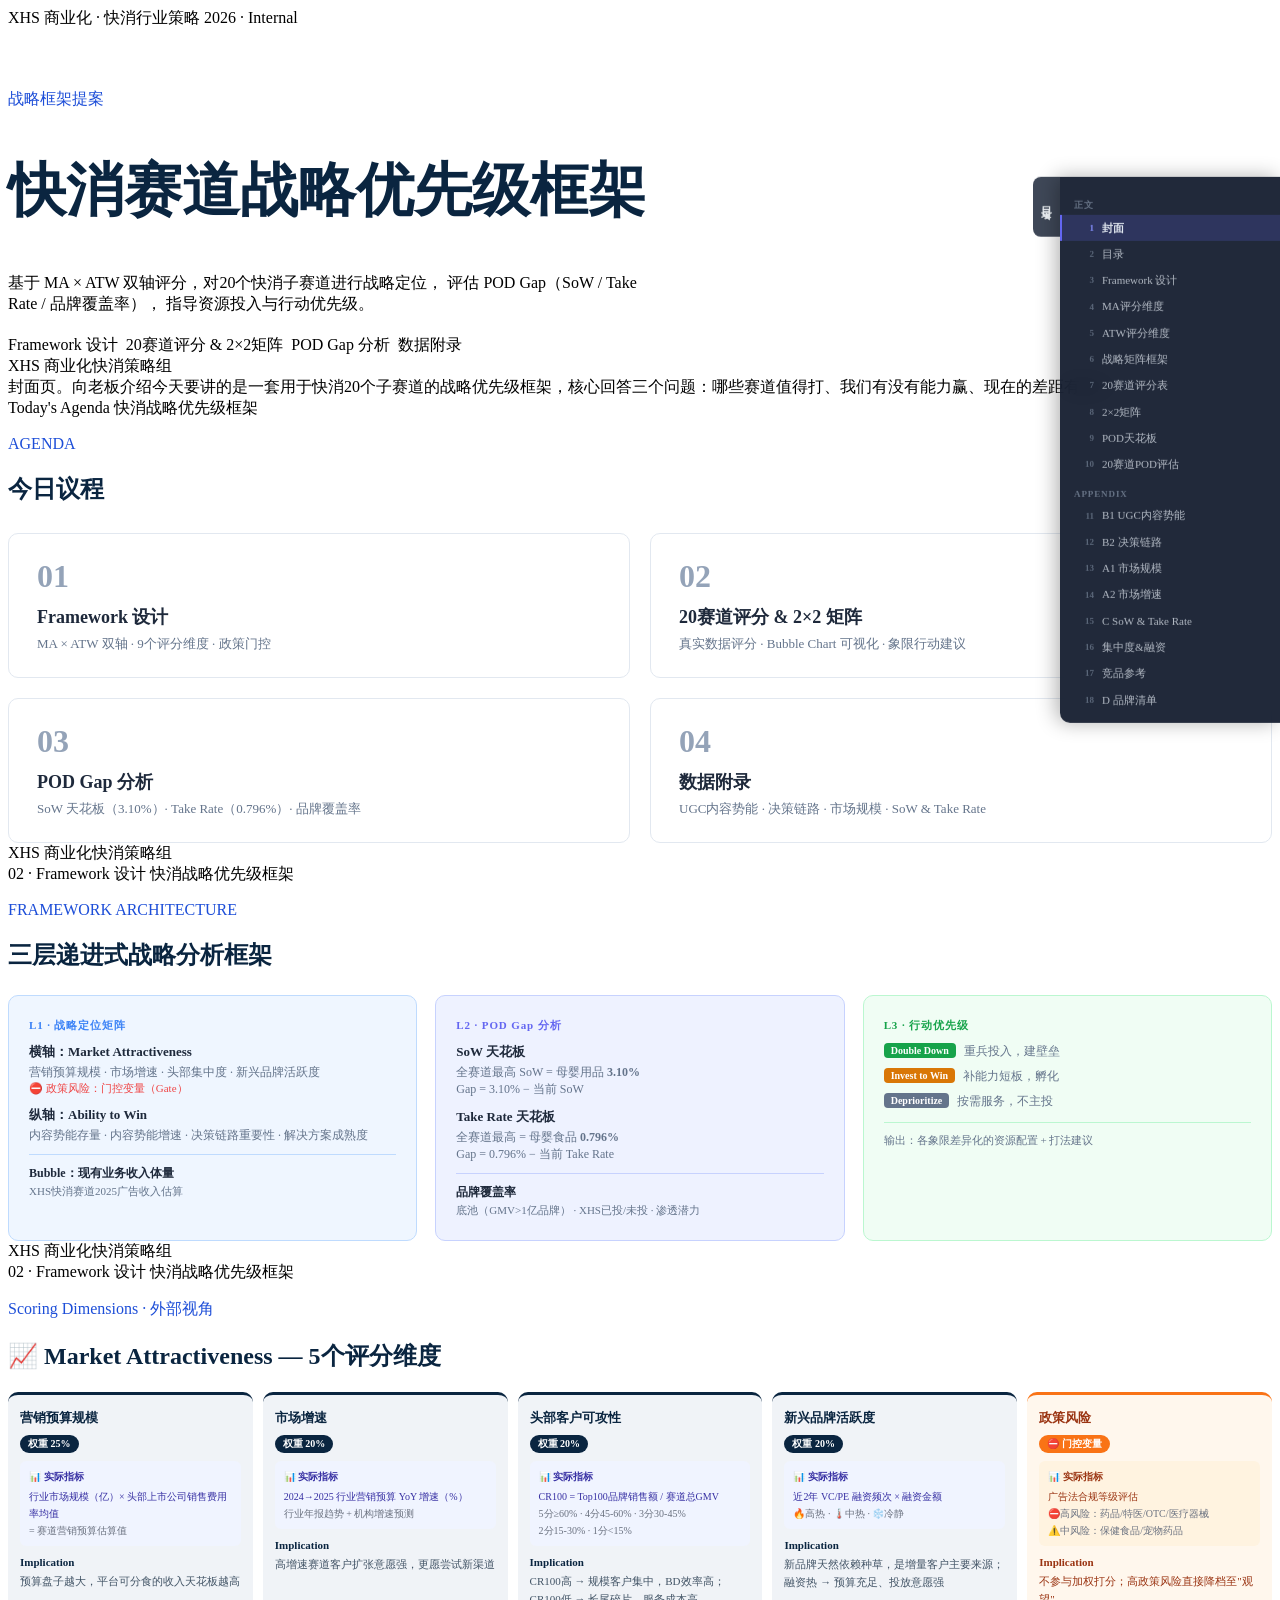
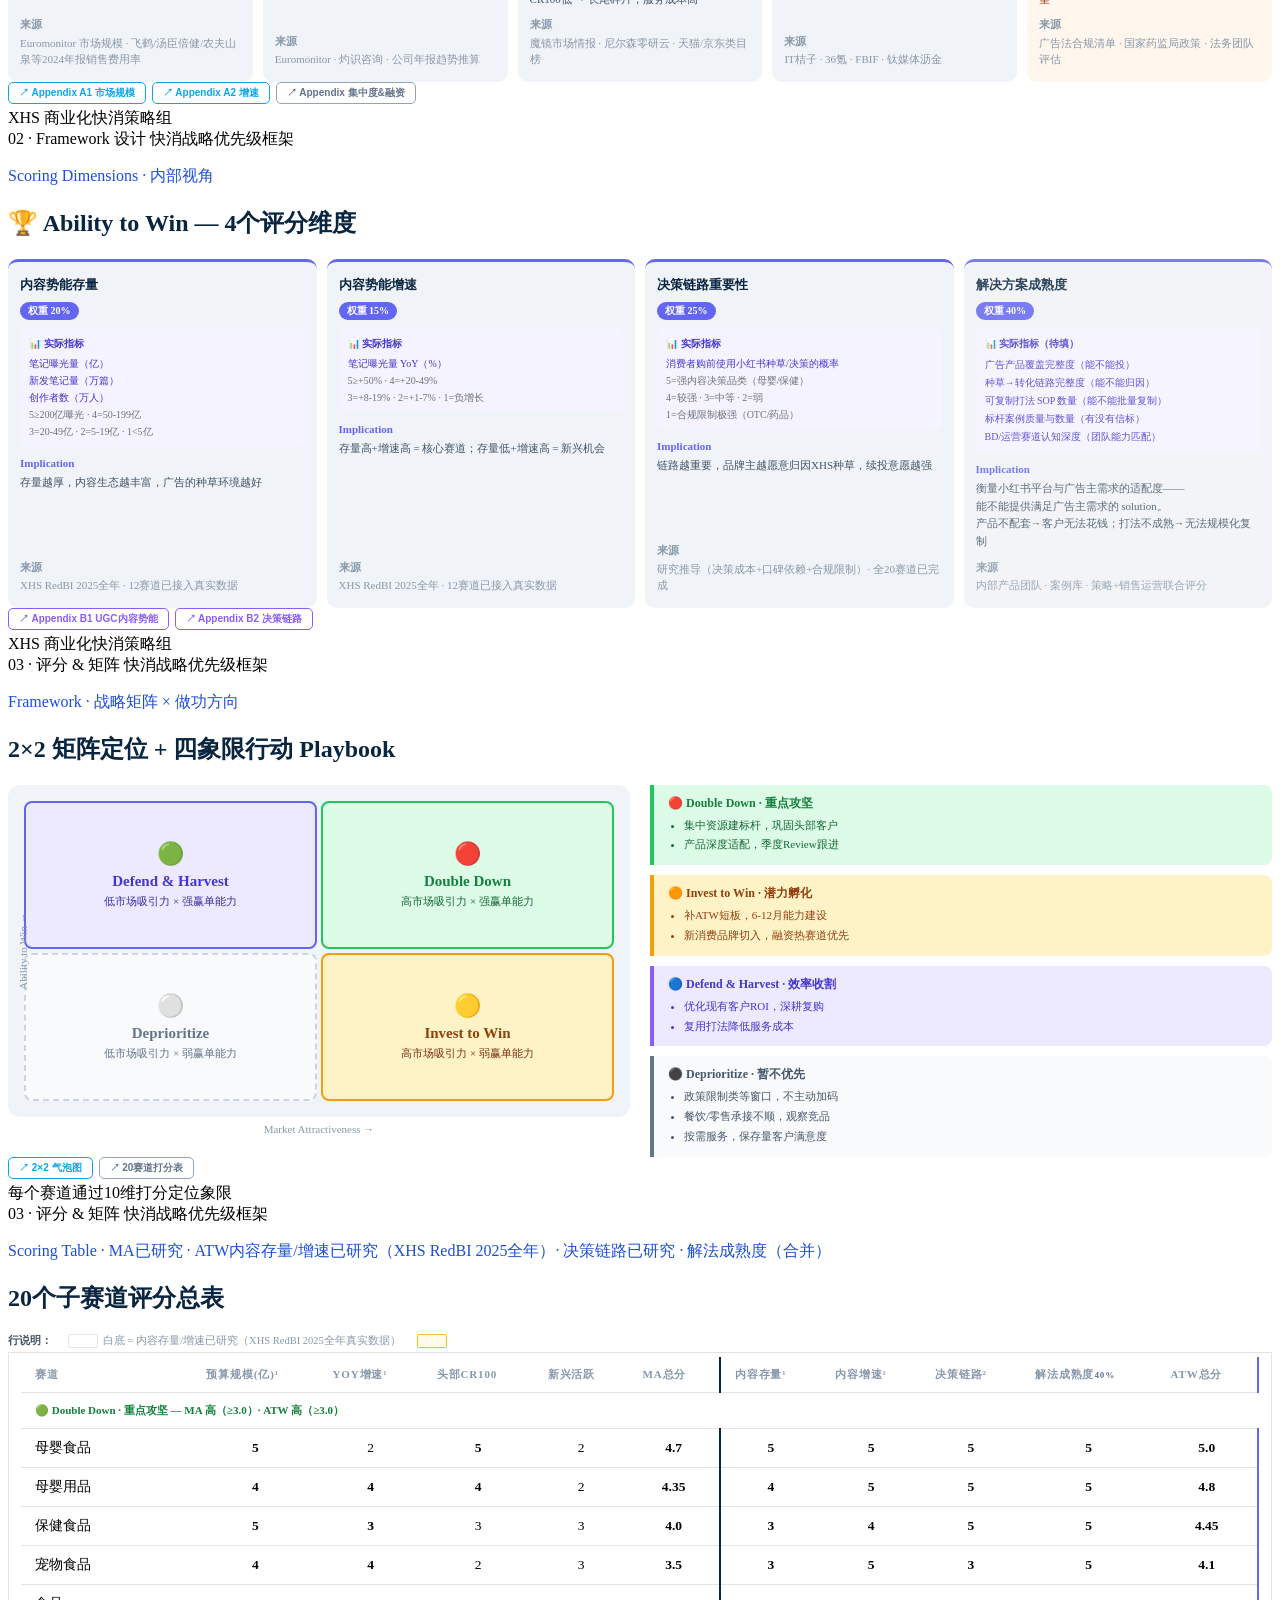
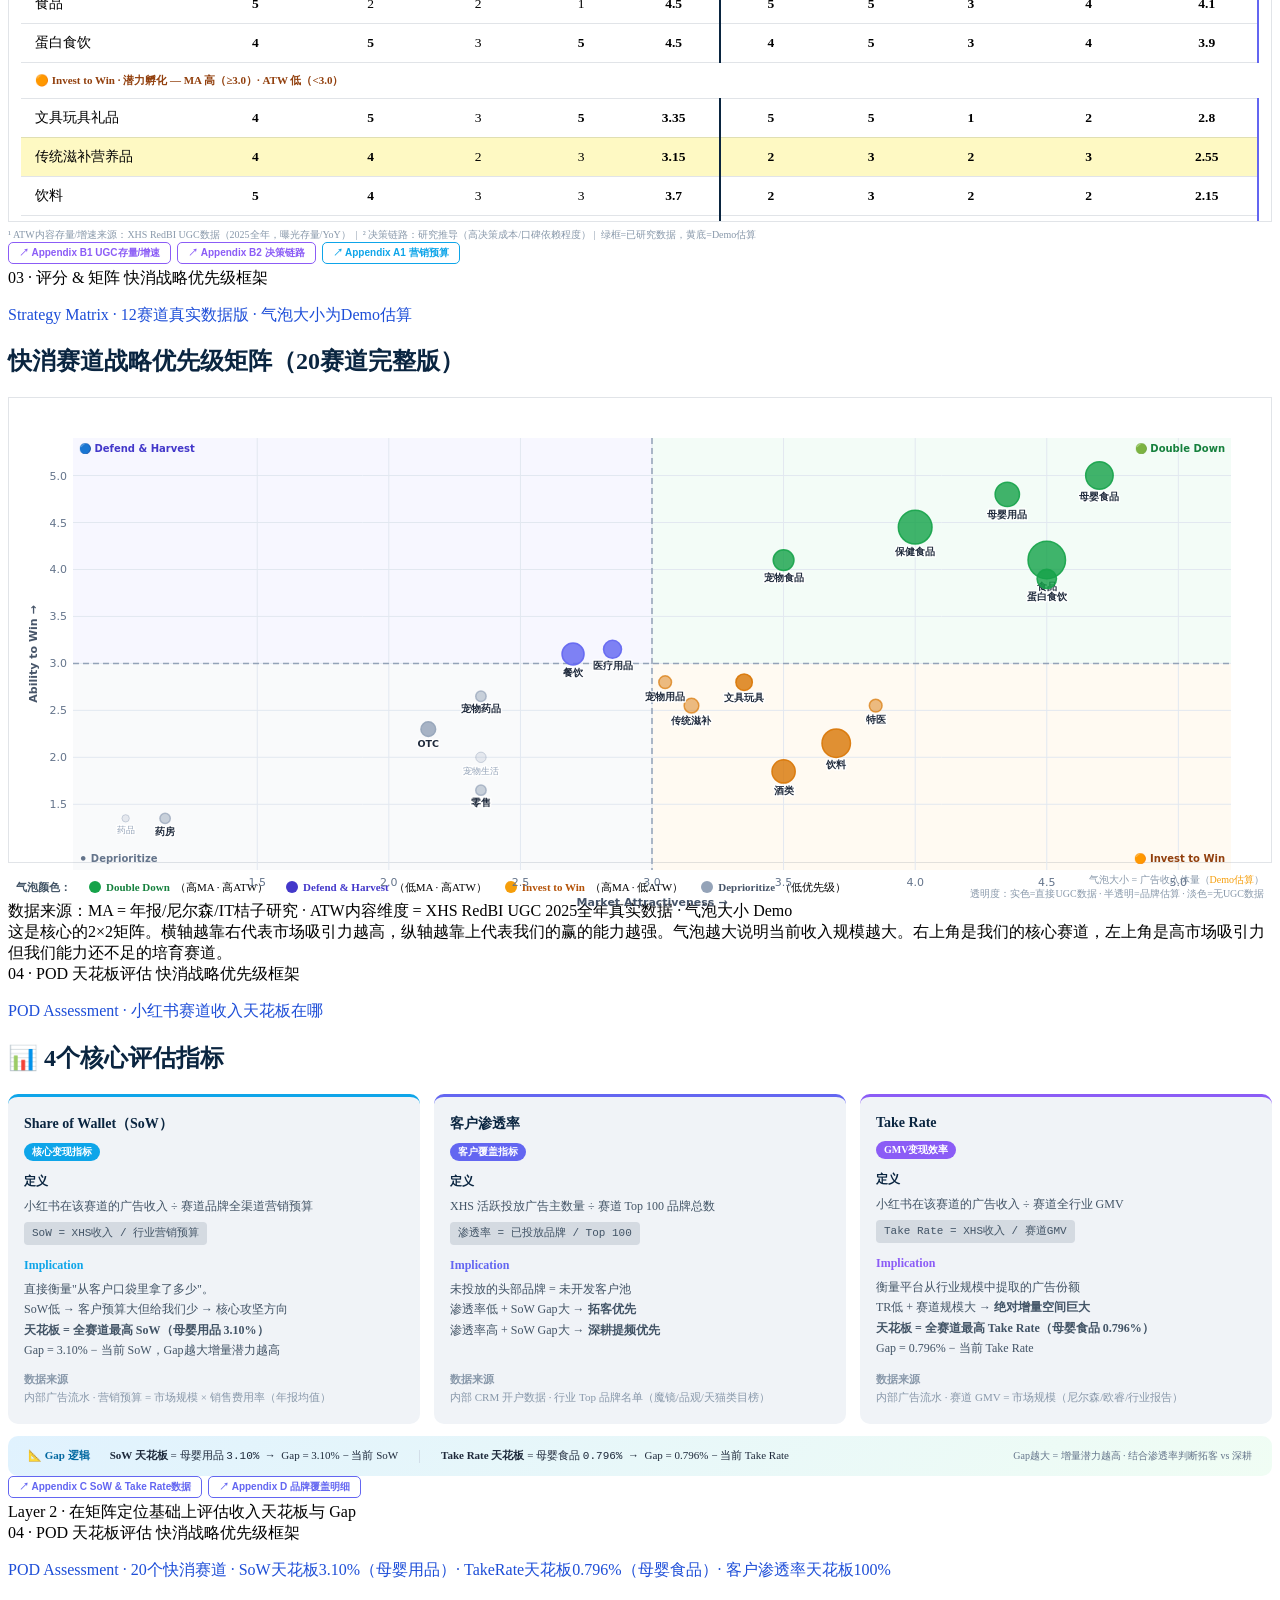
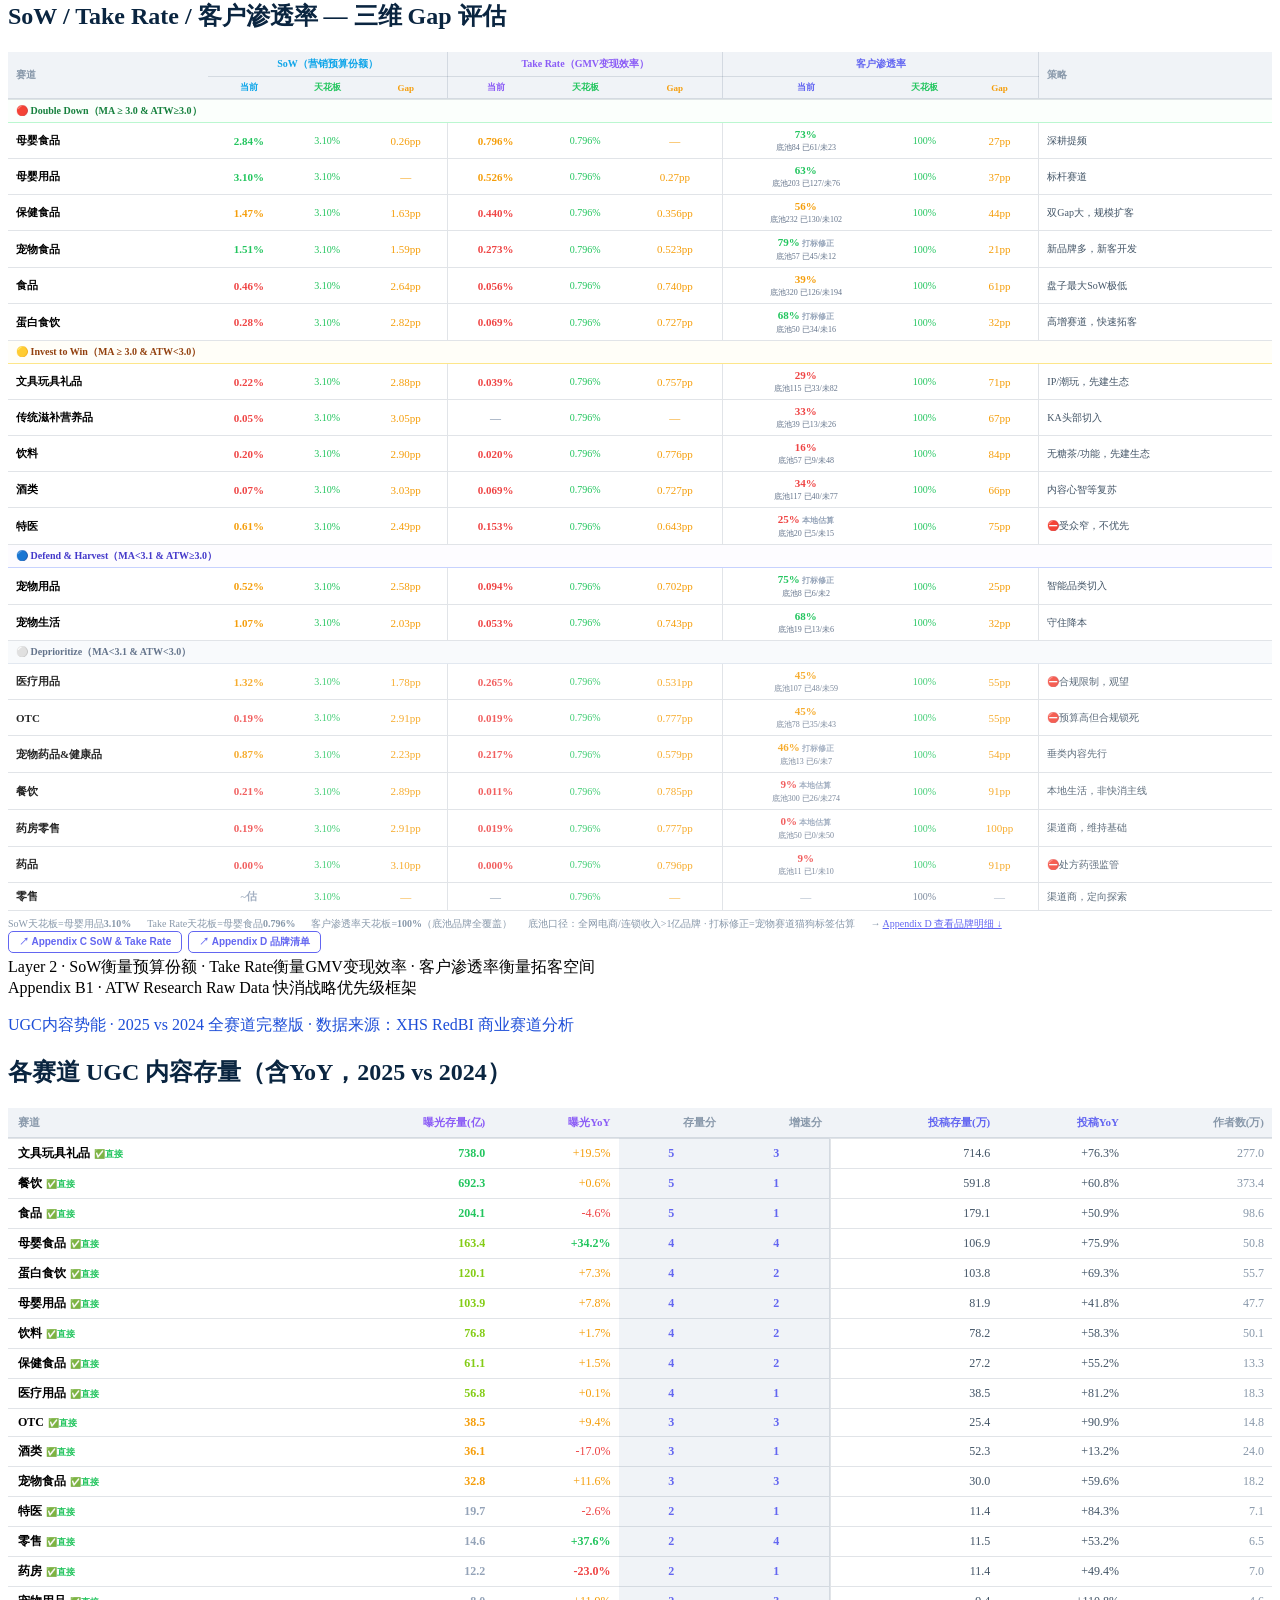
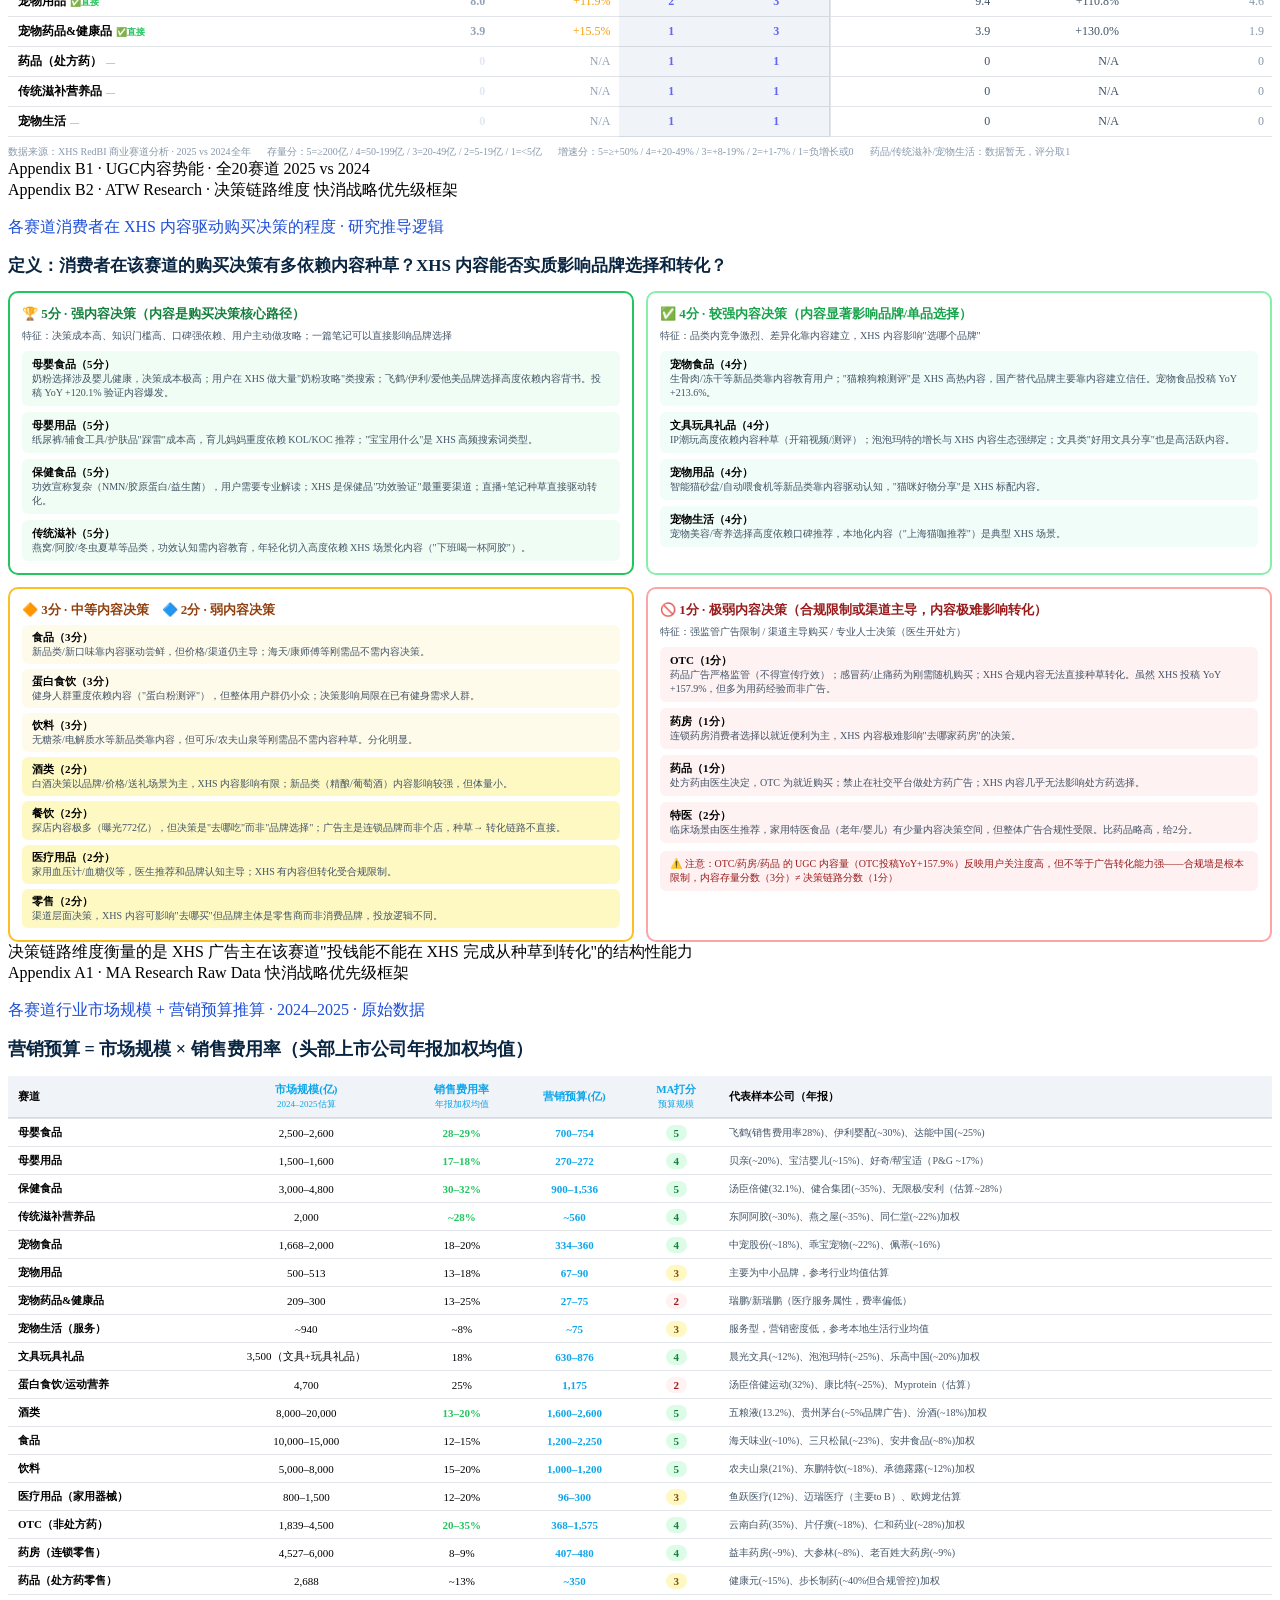
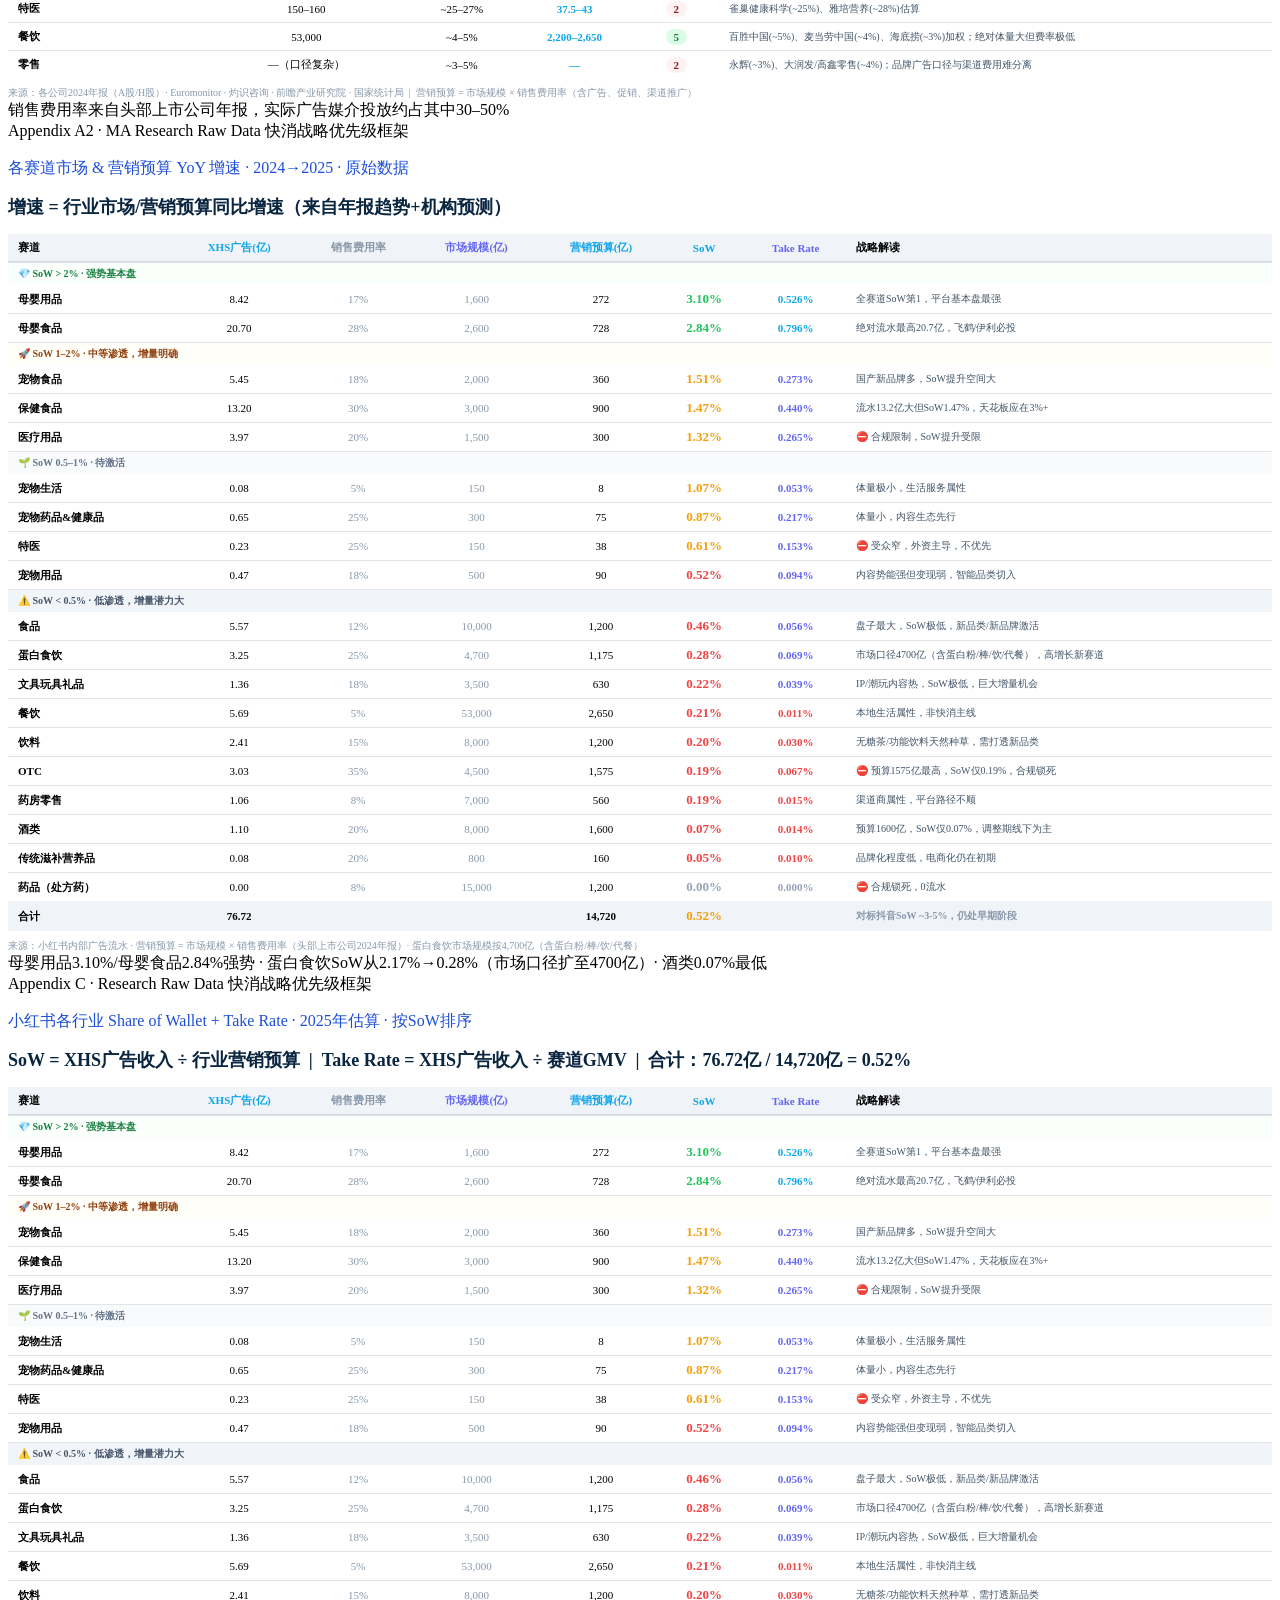
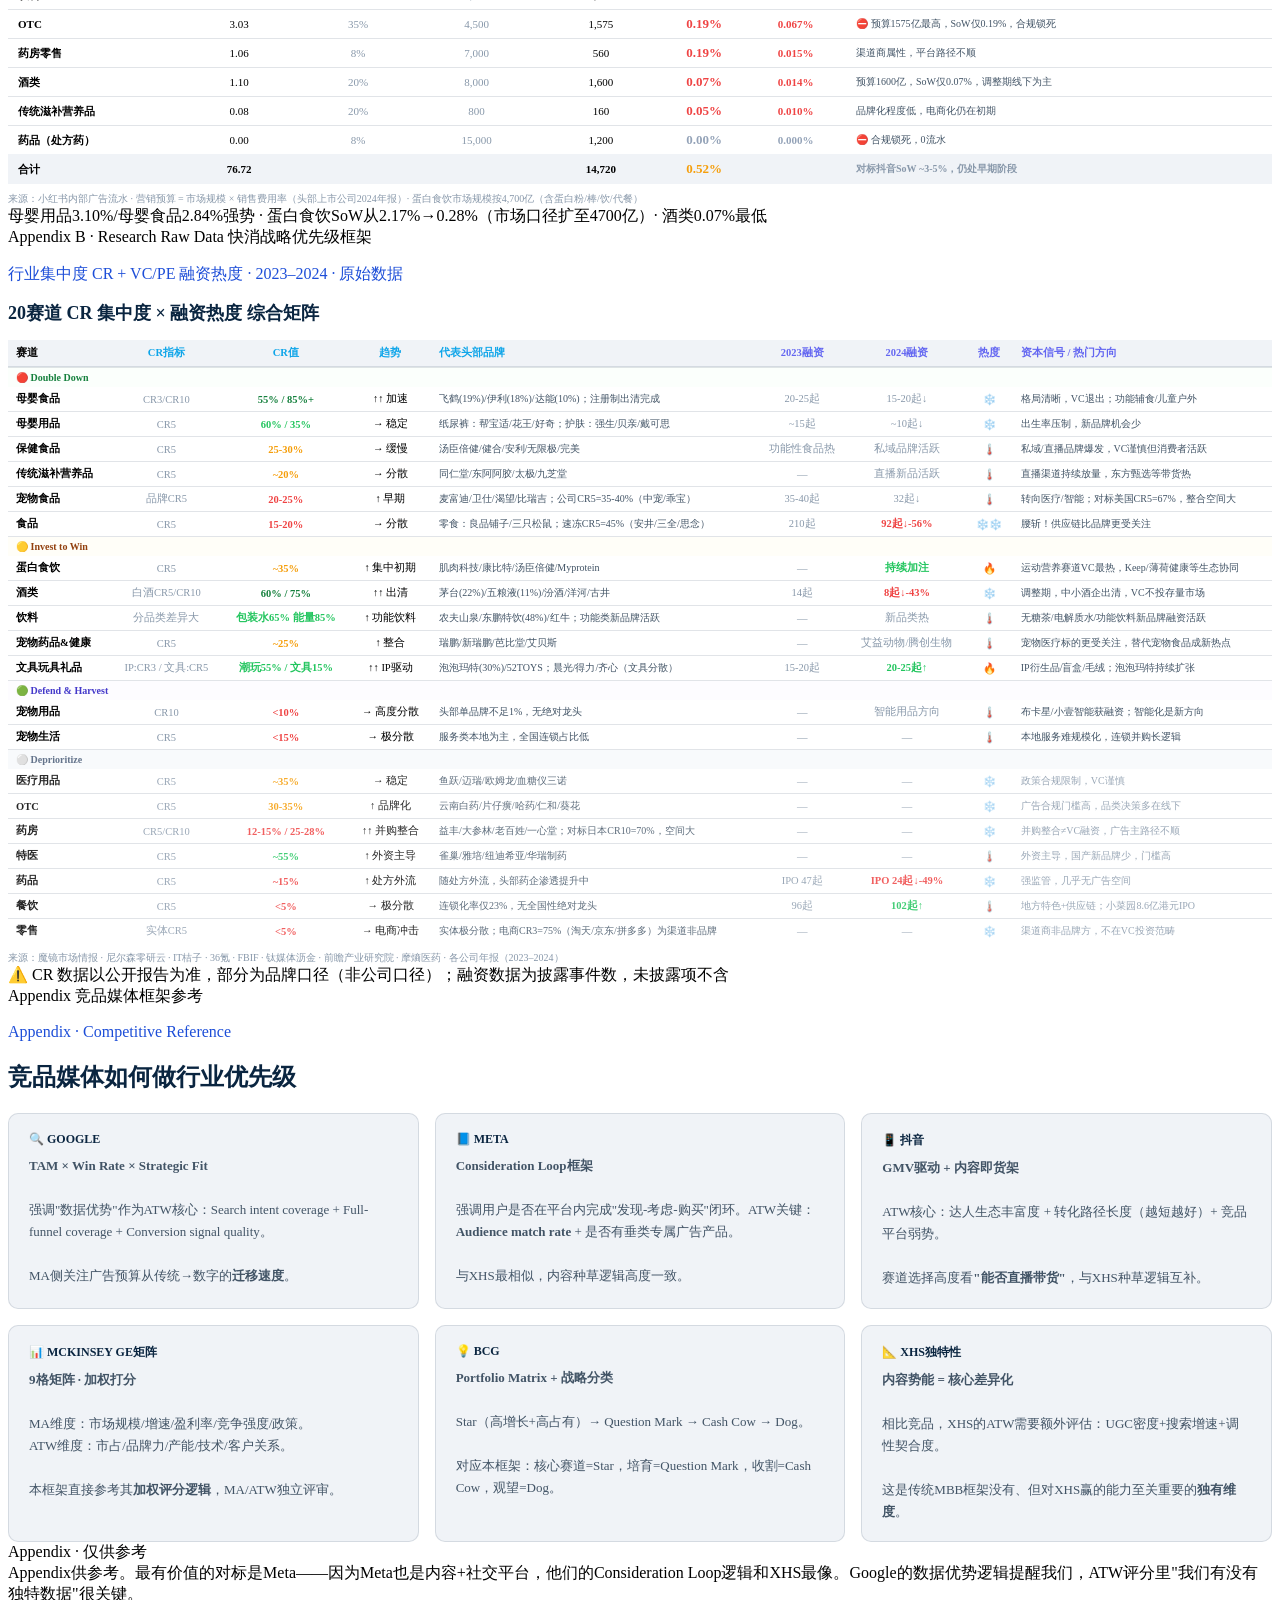
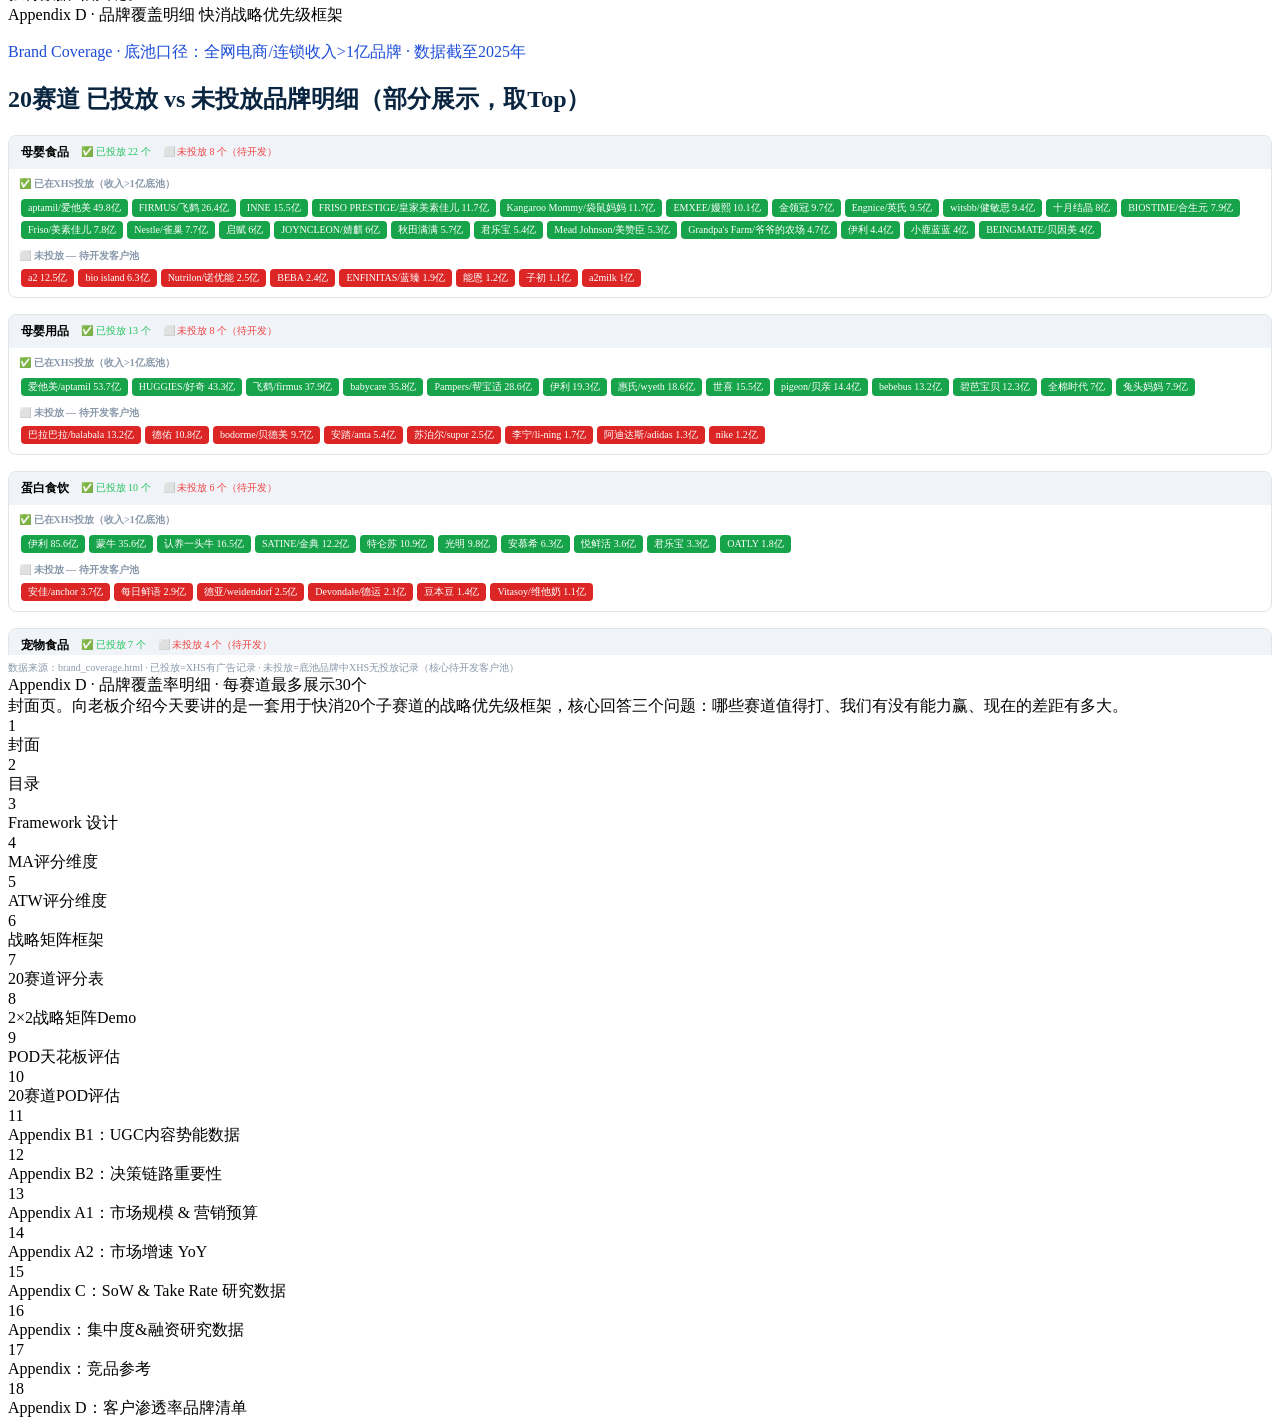
==== commit b38936c4: "fix: bubble chart label overflow - smart position + white stroke + wider axis range" ====
--- a/index.html
+++ b/index.html
@@ -1,4 +1,4 @@
-<!-- cache-bust: 1778555267 -->
+<!-- cache-bust: 1778555483 -->
 <!DOCTYPE html>
 <html lang="zh-CN" data-theme="corporate-clean">
 <head>
@@ -2944,8 +2944,8 @@
   const PAD = { top: 24, right: 24, bottom: 44, left: 48 };
   const CW = W - PAD.left - PAD.right;
   const CH = H - PAD.top  - PAD.bottom;
-  const X_MIN = 1.2, X_MAX = 5.0;
-  const Y_MIN = 1.5, Y_MAX = 5.2;
+  const X_MIN = 0.8, X_MAX = 5.2;
+  const Y_MIN = 0.8, Y_MAX = 5.4;
   const MID_X = 3.0, MID_Y = 3.0;
 
   const toPixX = v => PAD.left + (v - X_MIN) / (X_MAX - X_MIN) * CW;
@@ -3016,11 +3016,28 @@
     c.lineWidth = alpha < 0.7 ? 1 : 1.5;
     c.stroke();
     c.globalAlpha = 1.0;
-    // 标签
+    // 标签 —— 智能位置：避开边缘，自动上/下切换
+    const fontSize = alpha < 0.7 ? 8.5 : 9.5;
+    c.font = (alpha < 0.7 ? '' : 'bold ') + fontSize + 'px Inter, system-ui, sans-serif';
     c.fillStyle = alpha < 0.6 ? '#94a3b8' : '#1e293b';
-    c.font = alpha < 0.7 ? '8.5px Inter, system-ui, sans-serif' : 'bold 9.5px Inter, system-ui, sans-serif';
+    const labelW = c.measureText(label).width;
+    // 默认放气泡下方
+    let lx = px;
+    let ly = py + r + 11;
+    // 靠近底部边缘 → 放上方
+    if (ly + fontSize > B - 4) ly = py - r - 3;
+    // 靠近顶部边缘 → 放下方
+    if (ly - fontSize < T + 4) ly = py + r + 11;
+    // 水平边界钳制
+    if (lx - labelW/2 < L + 2) lx = L + 2 + labelW/2;
+    if (lx + labelW/2 > R - 2) lx = R - 2 - labelW/2;
+    // 白色描边提升可读性
     c.textAlign = 'center';
-    c.fillText(label, px, py + r + 11);
+    c.strokeStyle = 'rgba(255,255,255,0.85)';
+    c.lineWidth = 3;
+    c.lineJoin = 'round';
+    c.strokeText(label, lx, ly);
+    c.fillText(label, lx, ly);
   });
 
   // ── 象限角标（4个象限，餐饮在Defend）──
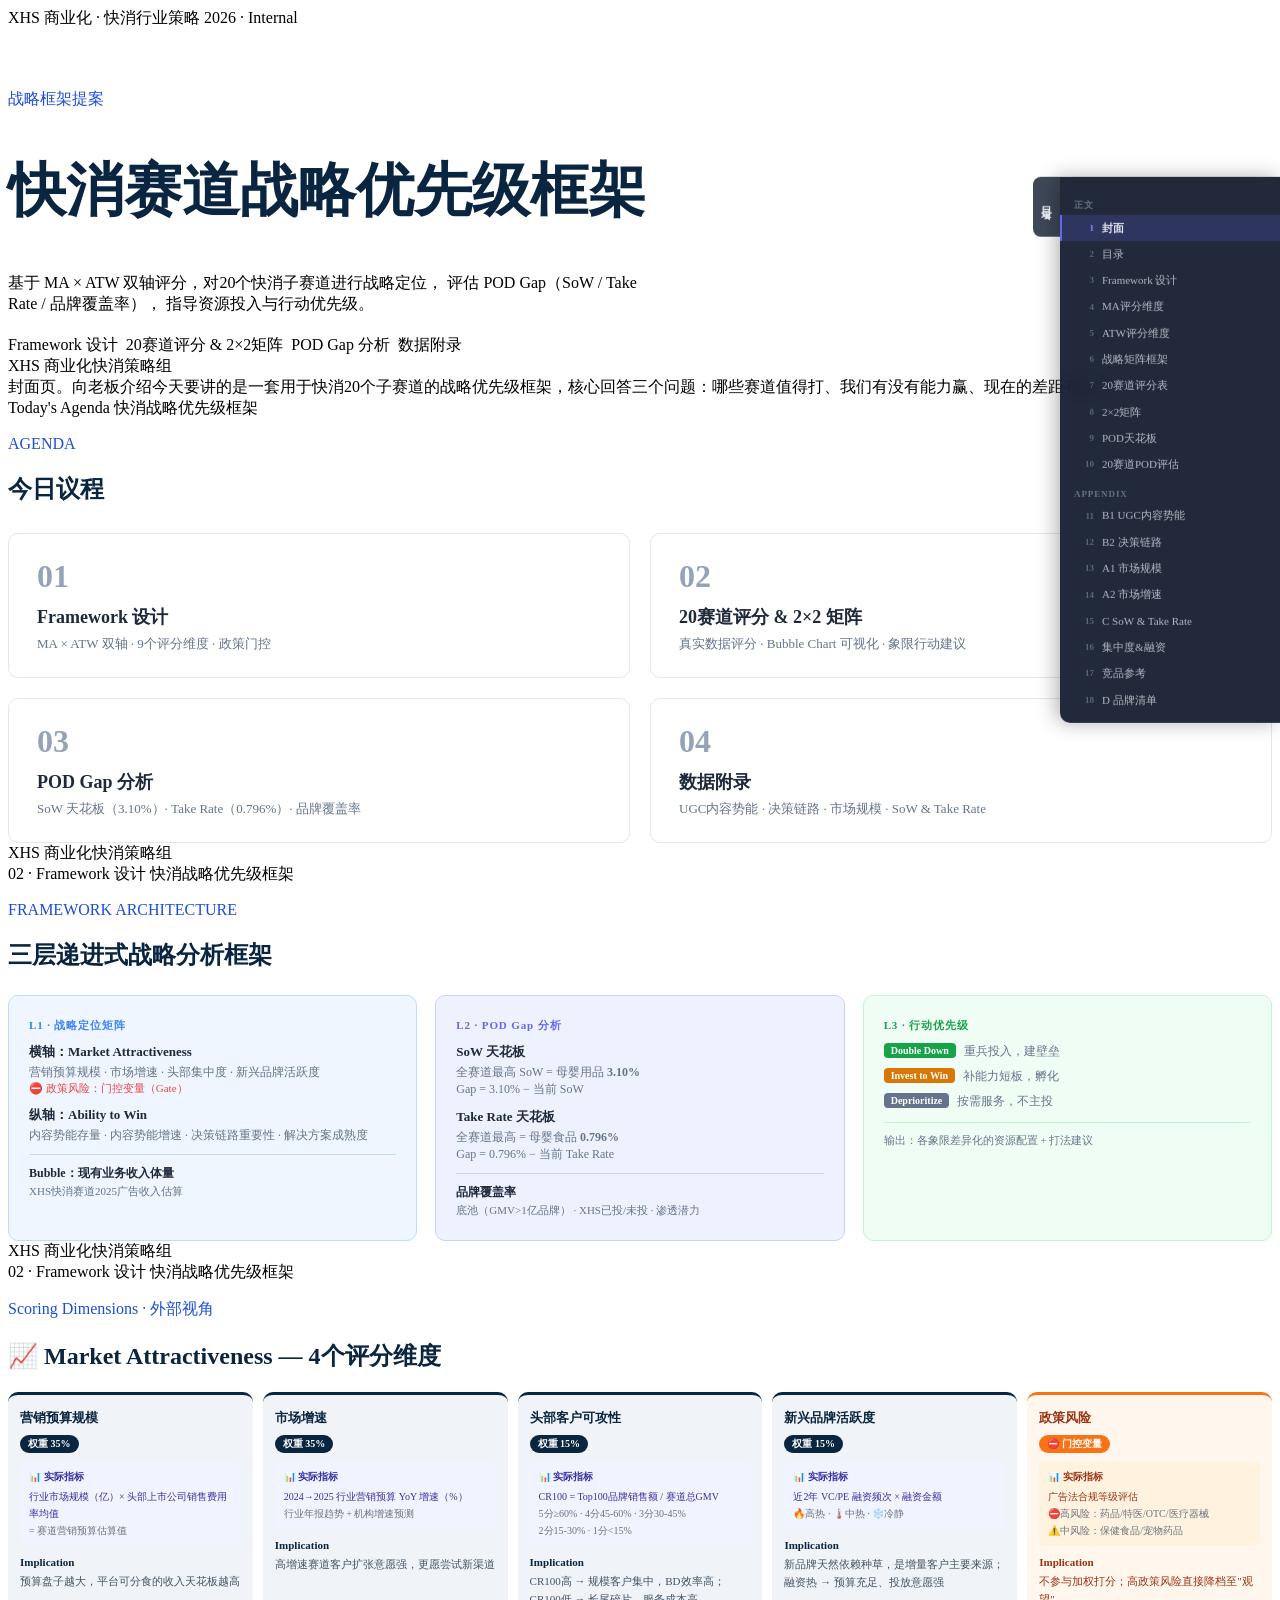
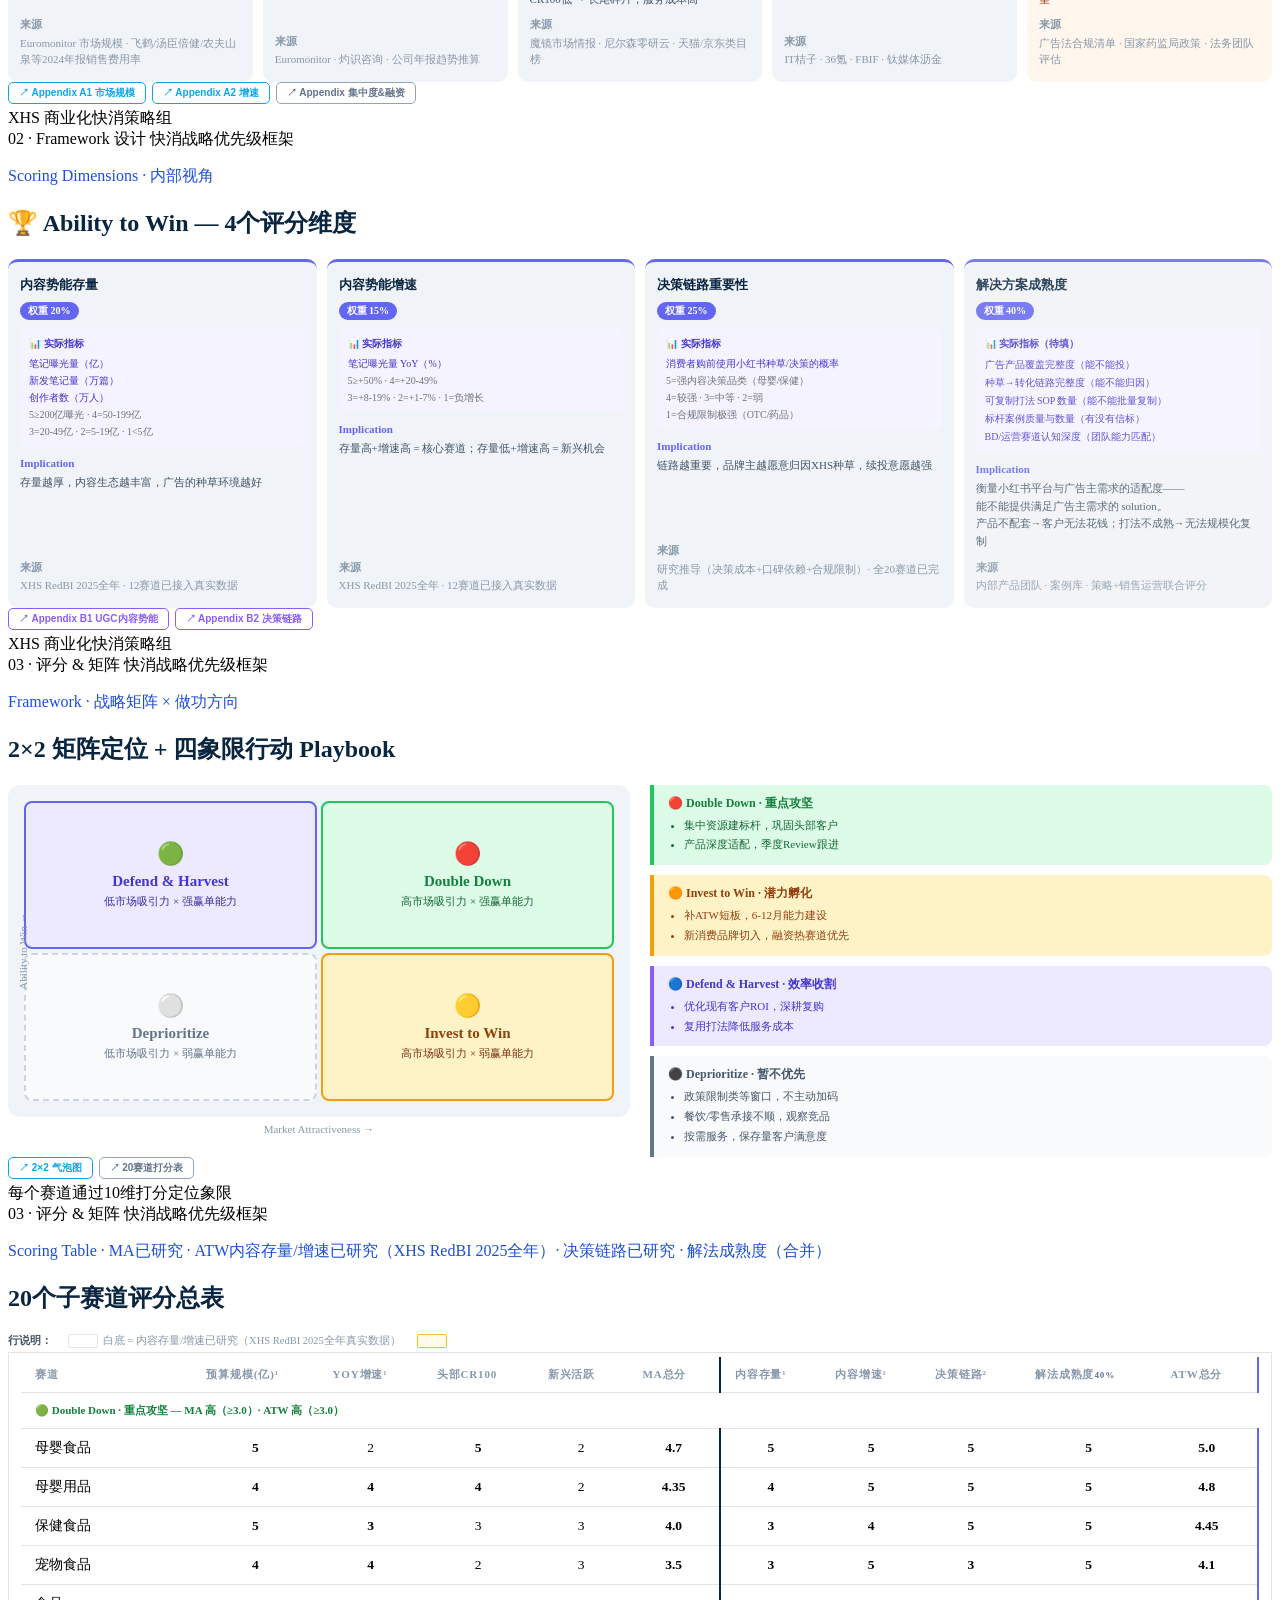
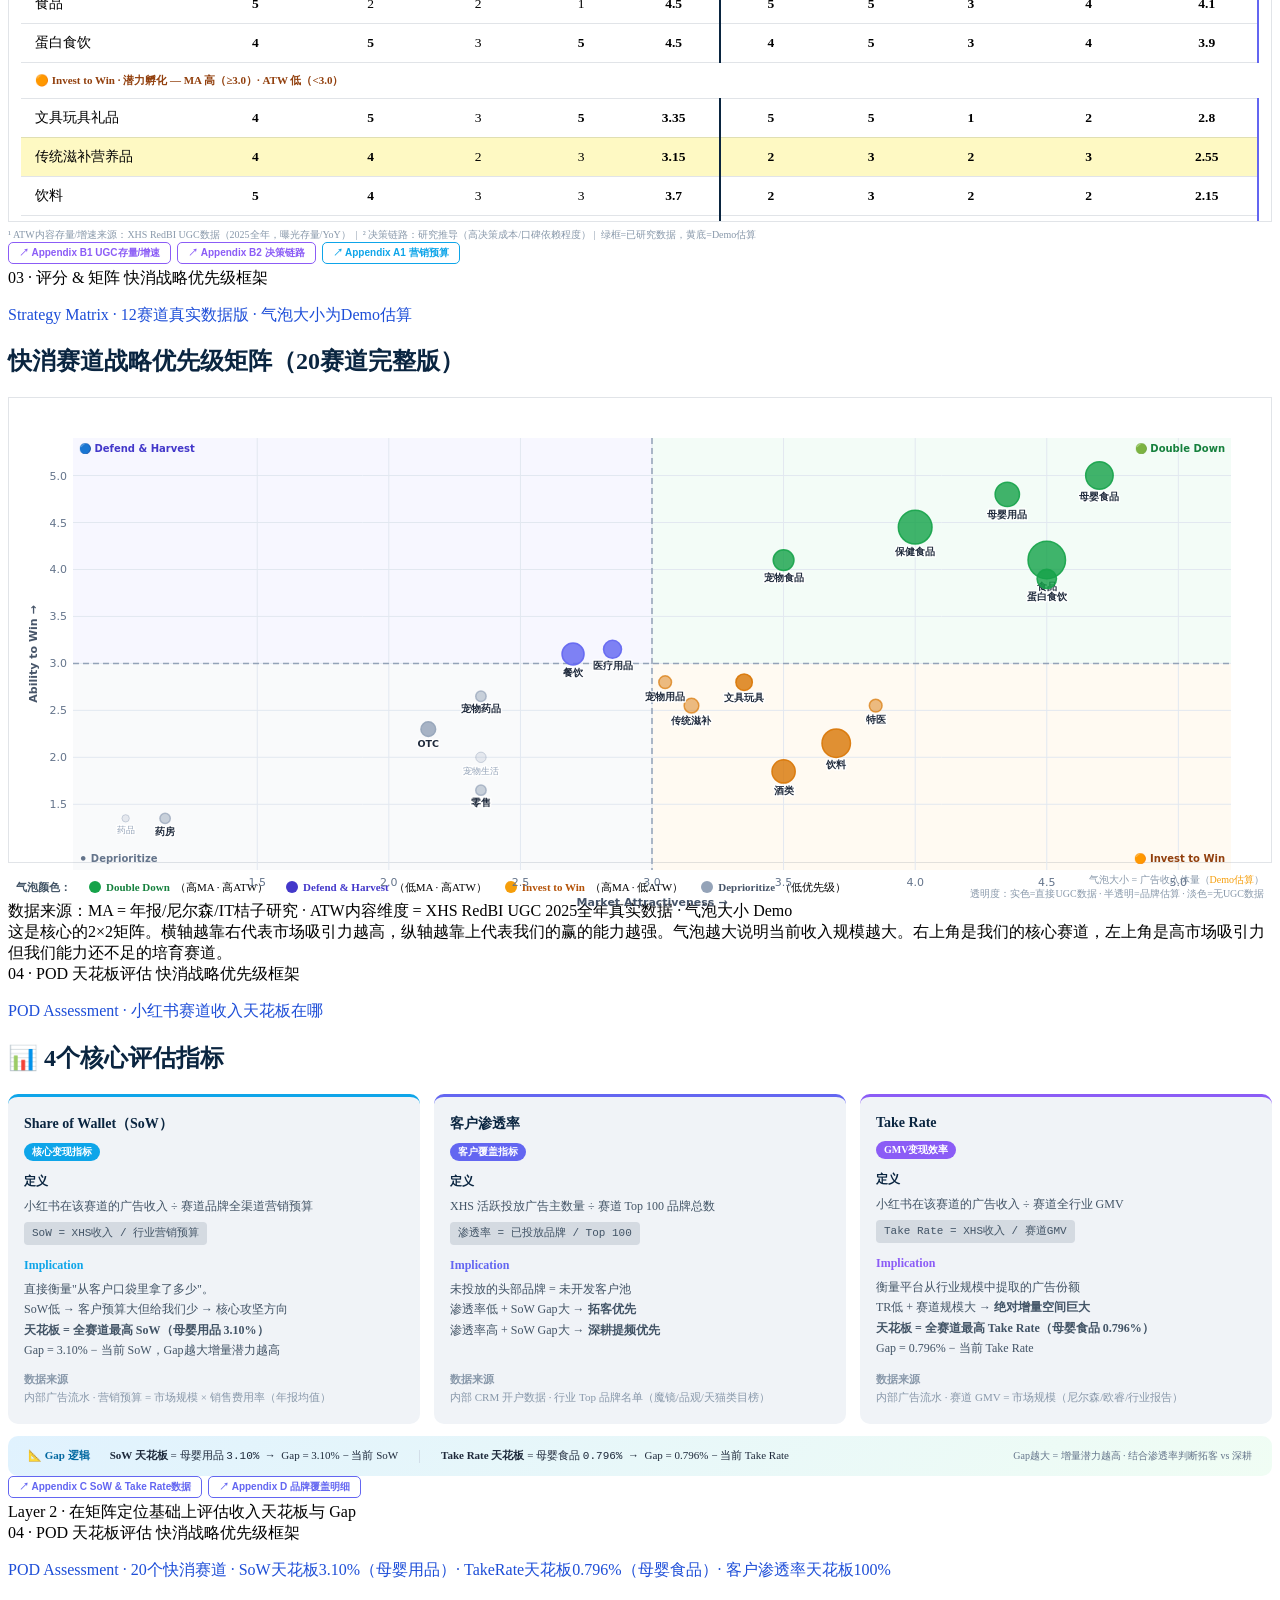
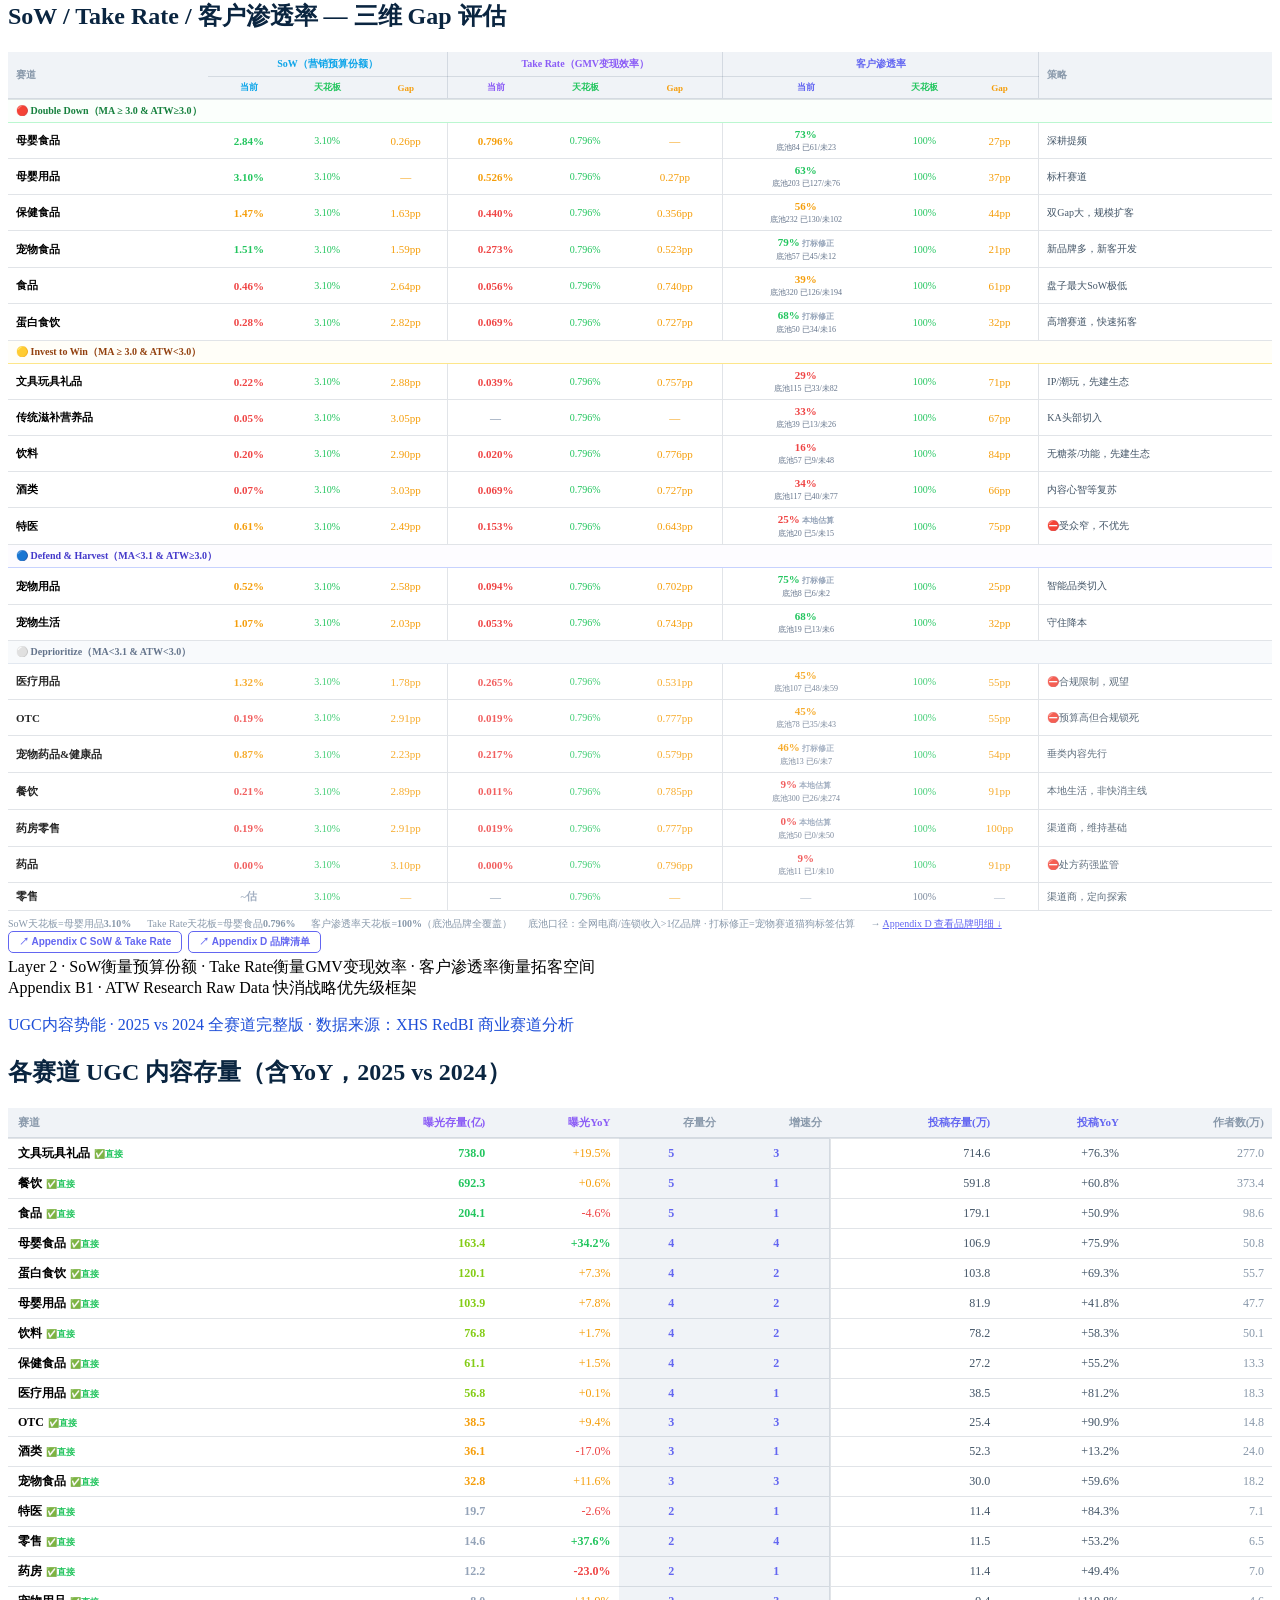
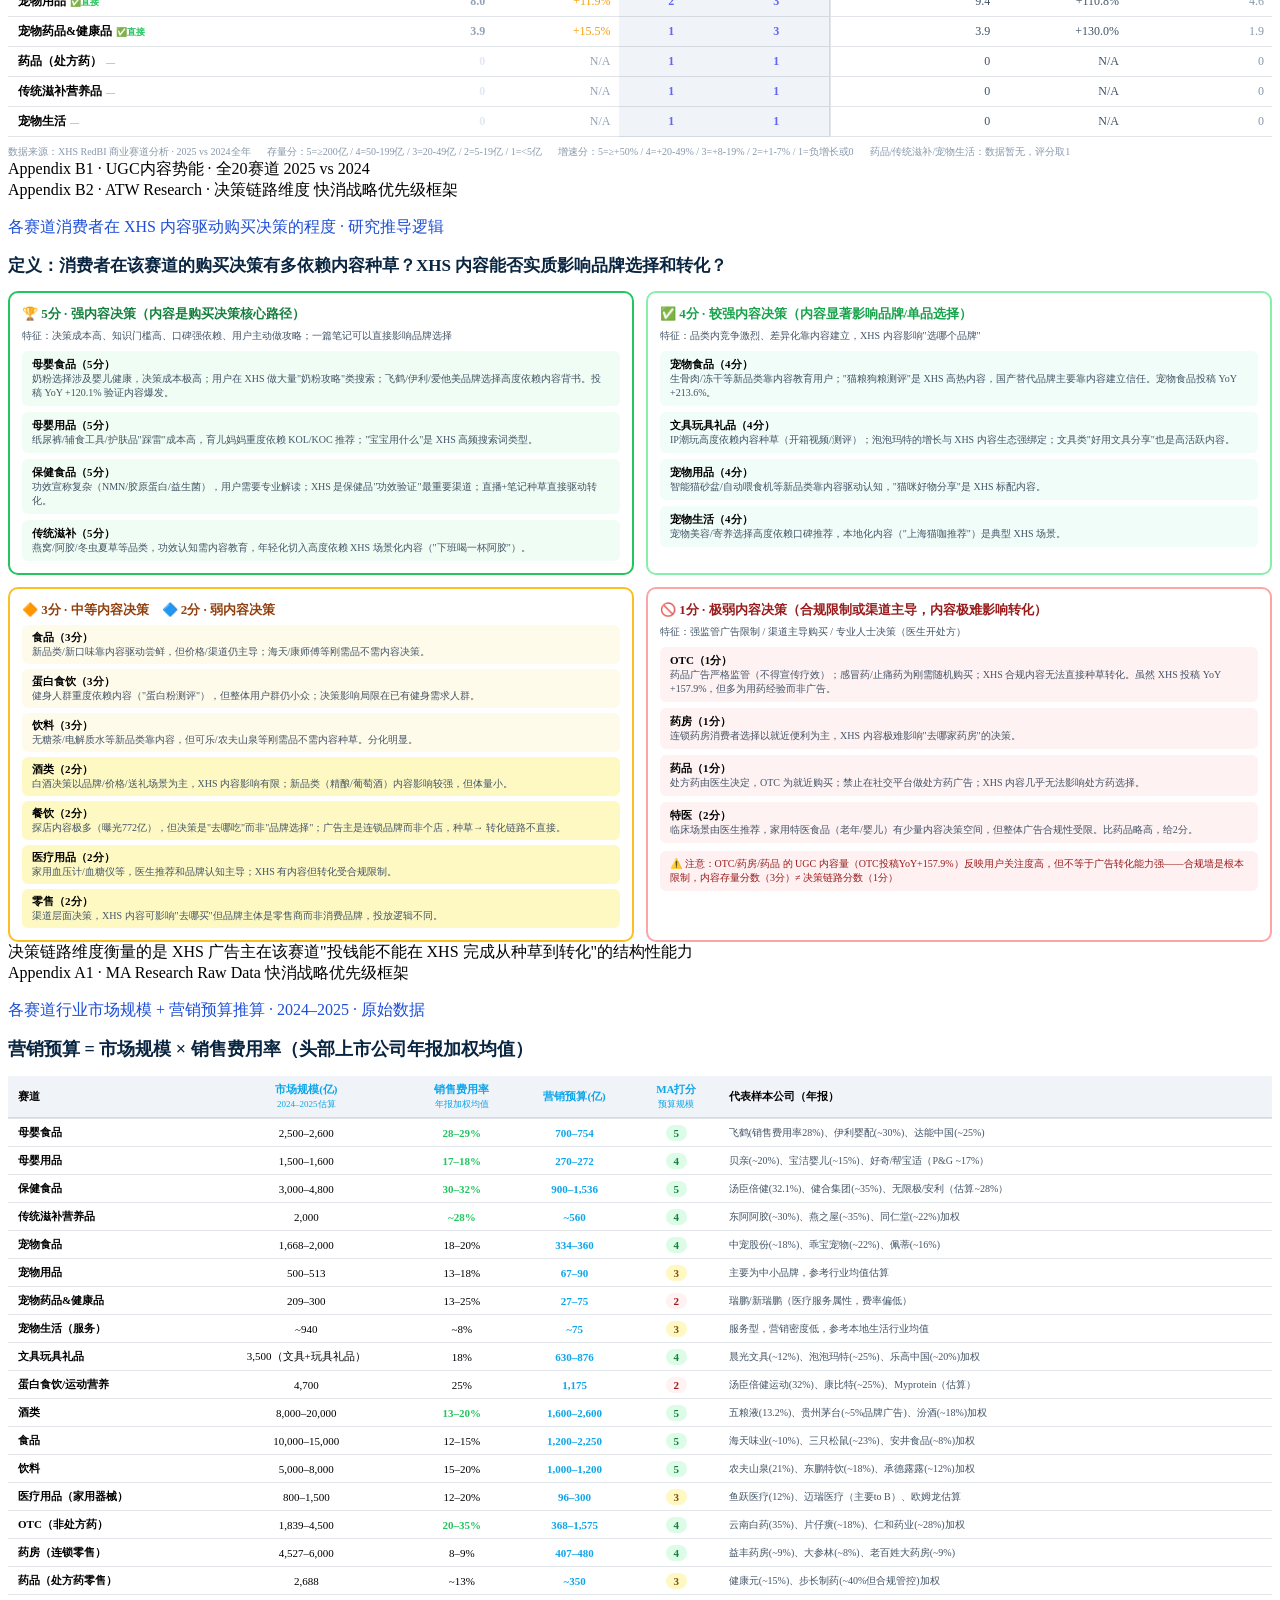
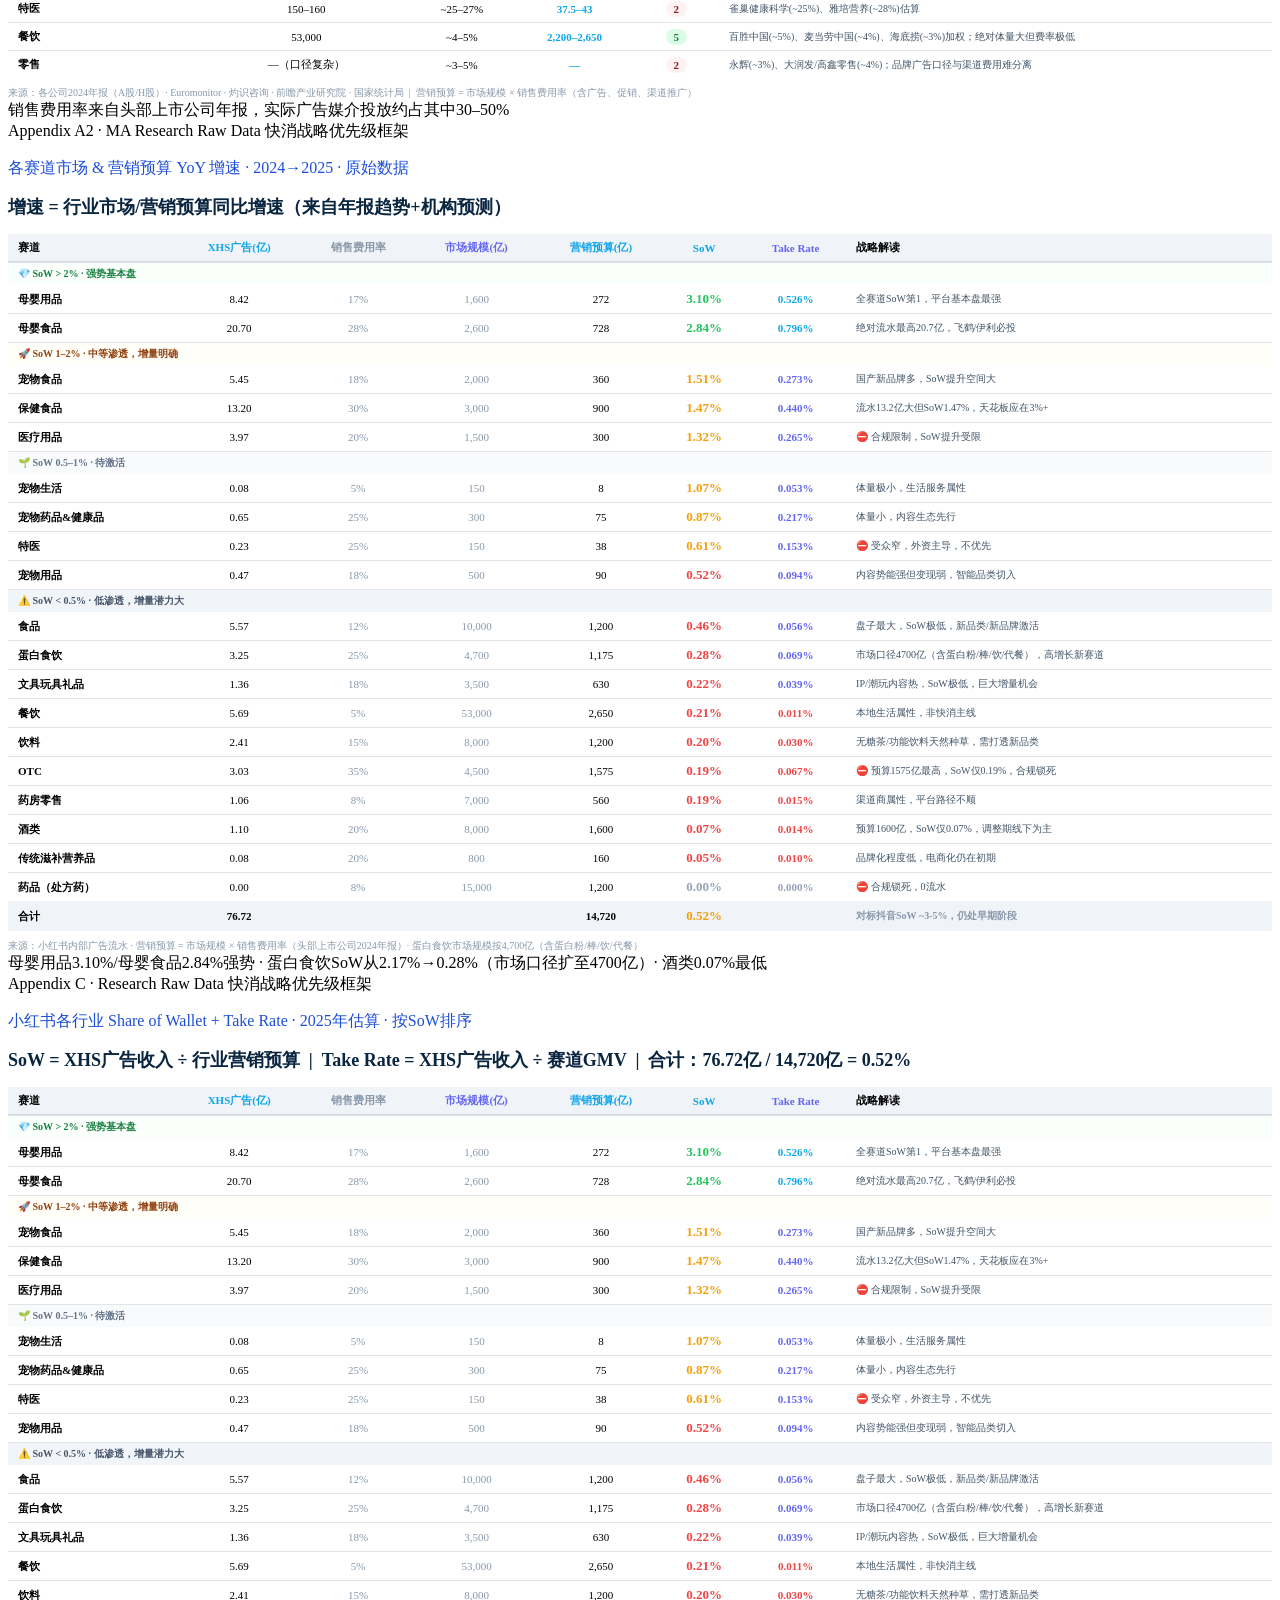
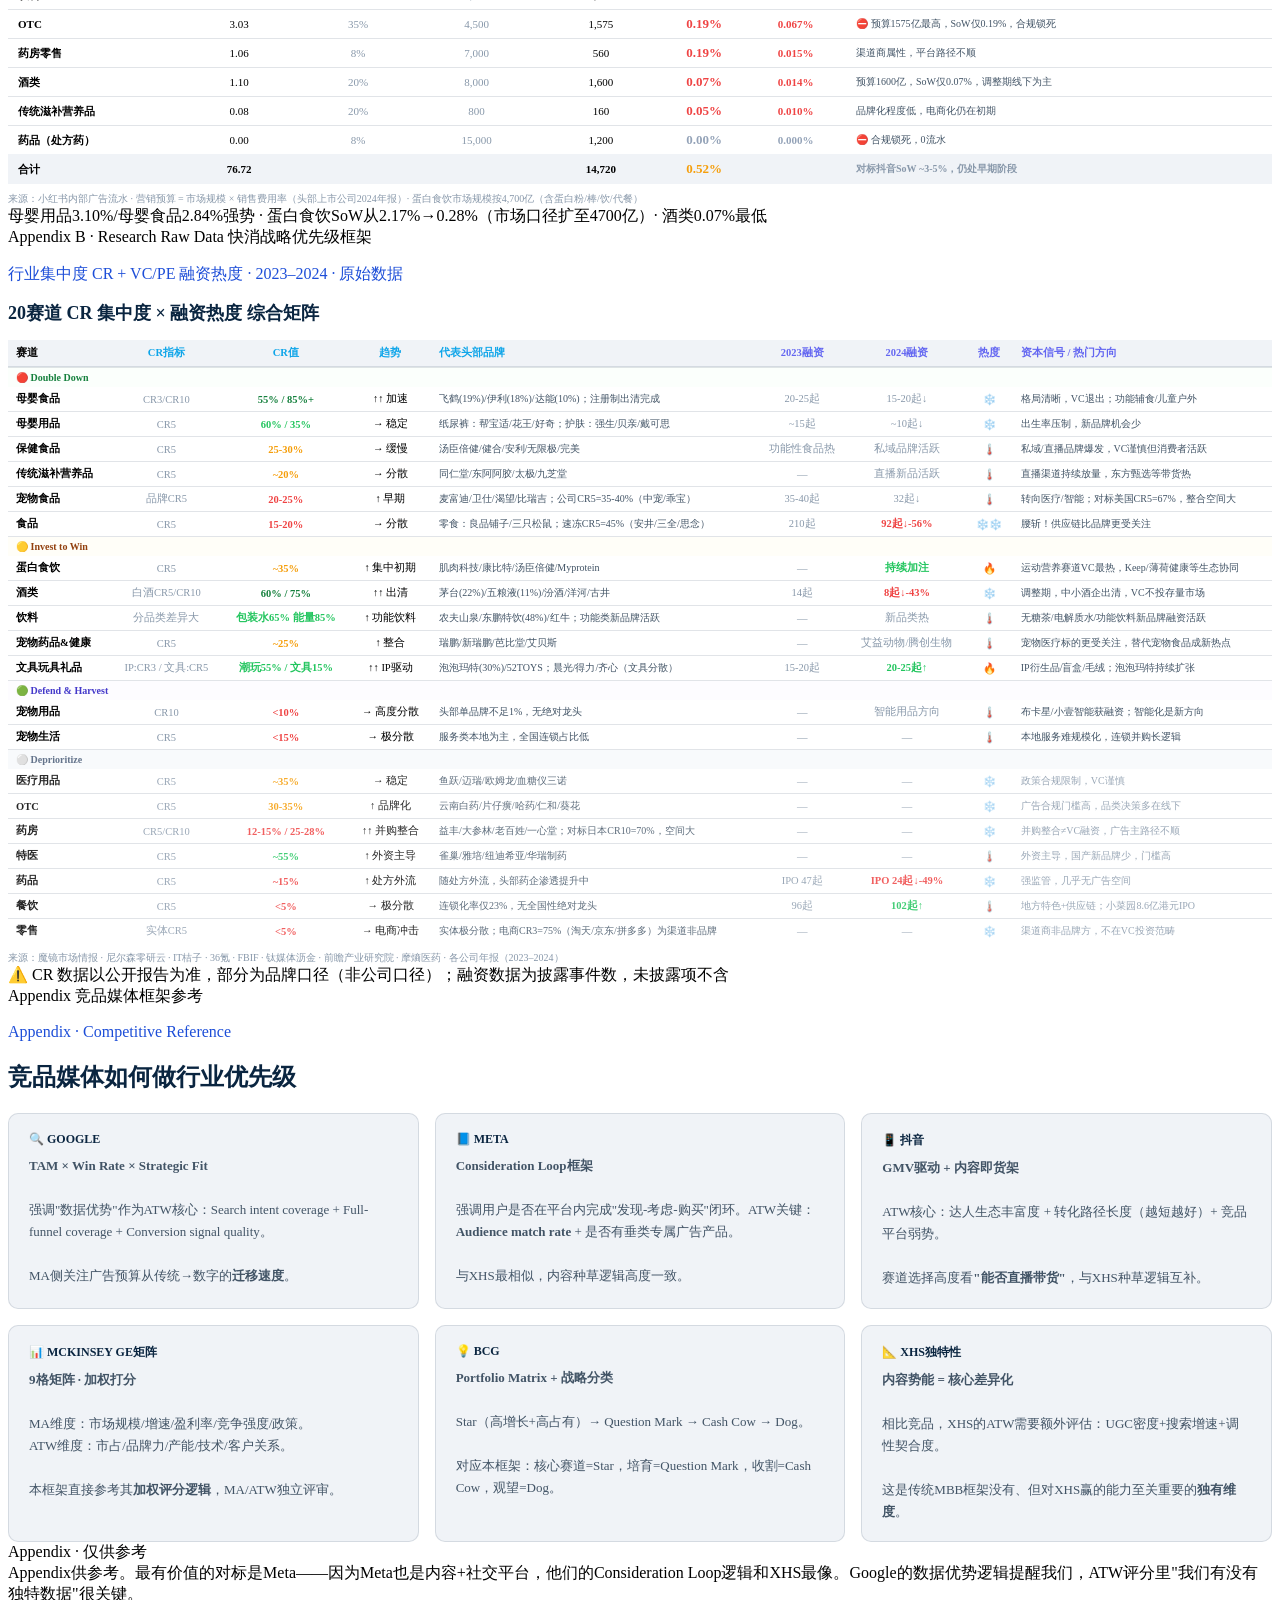
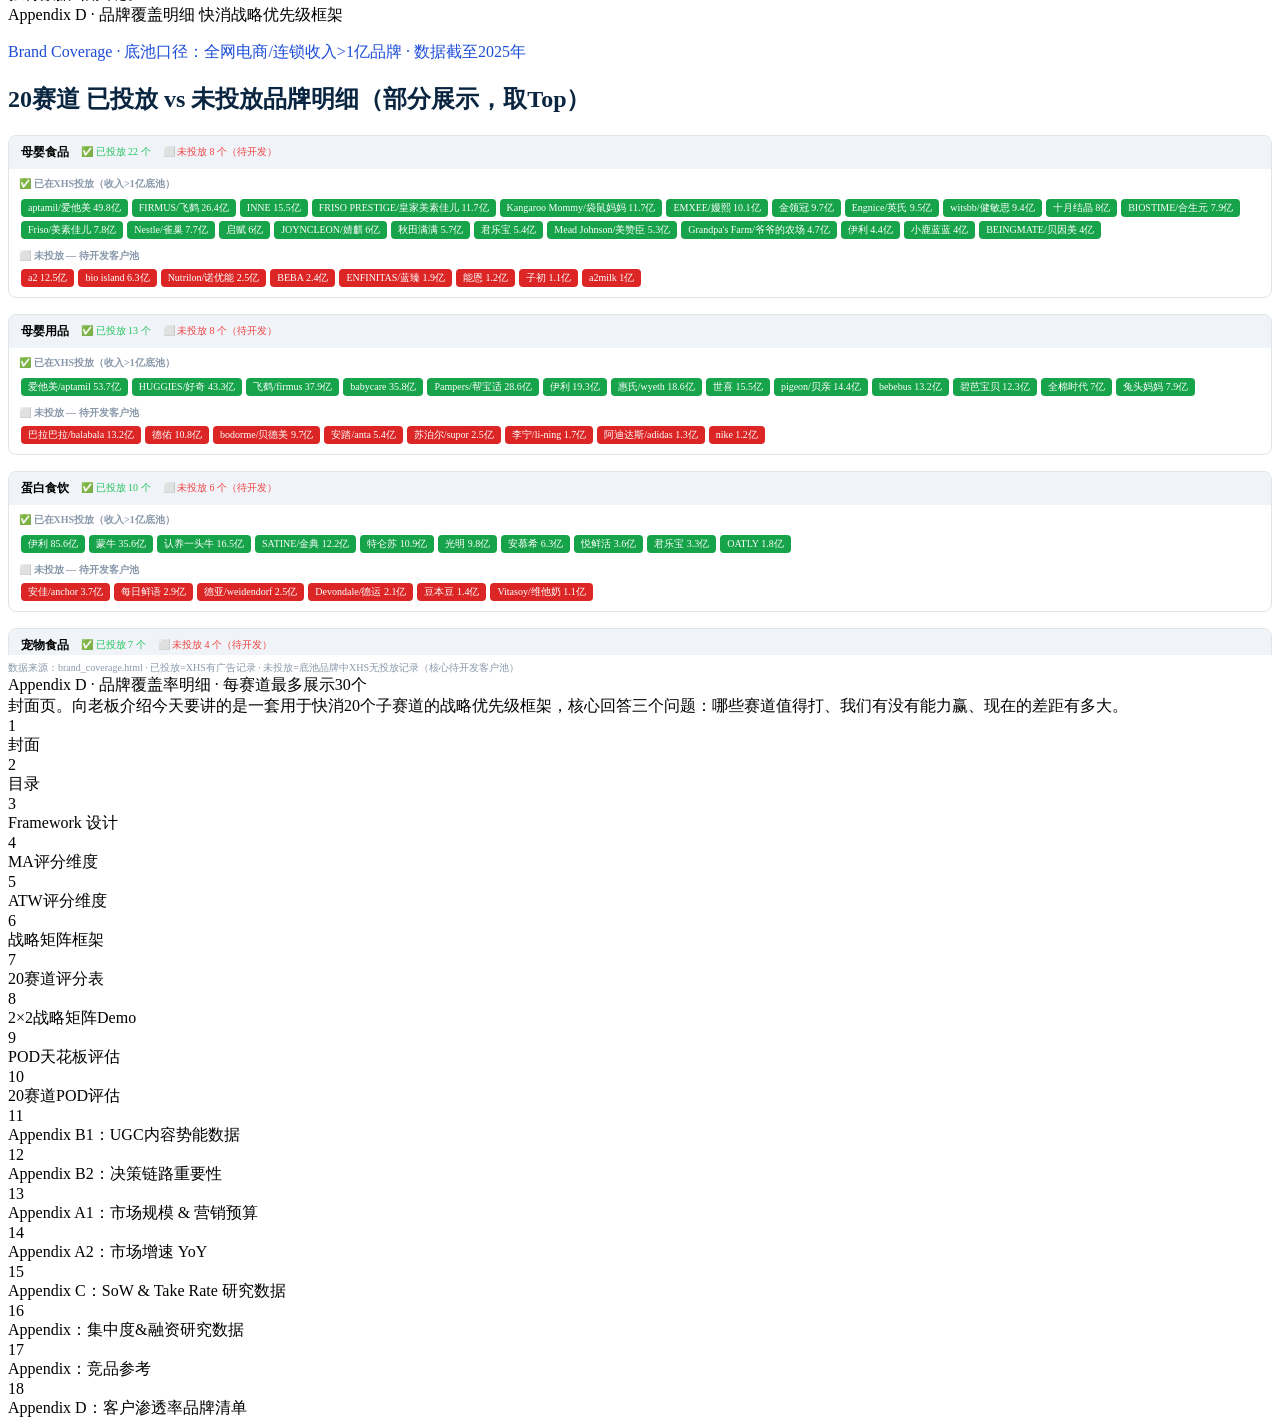
==== commit f9dc8ca3: "fix: MA page weights 35/35/15/15, title 5→4 dimensions" ====
--- a/index.html
+++ b/index.html
@@ -1,4 +1,4 @@
-<!-- cache-bust: 1778555483 -->
+<!-- cache-bust: 1778556143 -->
 <!DOCTYPE html>
 <html lang="zh-CN" data-theme="corporate-clean">
 <head>
@@ -350,14 +350,14 @@
     <span class="eyebrow">快消战略优先级框架</span>
   </div>
   <p class="kicker">Scoring Dimensions · 外部视角</p>
-  <h2 class="h2">📈 Market Attractiveness — 5个评分维度</h2>
+  <h2 class="h2">📈 Market Attractiveness — 4个评分维度</h2>
 
   <div style="display:grid;grid-template-columns:repeat(5,1fr);gap:10px;margin-top:18px;">
 
     <!-- D1 营销预算规模 -->
     <div style="background:var(--surface-2);border-radius:10px;padding:14px 12px;border-top:3px solid var(--accent);display:flex;flex-direction:column;gap:8px;">
       <div style="font-weight:700;font-size:13px;color:var(--text-1);">营销预算规模</div>
-      <div style="display:inline-block;background:var(--accent);color:#fff;font-size:10px;font-weight:700;padding:2px 8px;border-radius:20px;align-self:start;">权重 25%</div>
+      <div style="display:inline-block;background:var(--accent);color:#fff;font-size:10px;font-weight:700;padding:2px 8px;border-radius:20px;align-self:start;">权重 35%</div>
       <div style="background:#f0f4ff;border-radius:6px;padding:7px 9px;font-size:10px;color:#3730a3;line-height:1.7;">
         <div style="font-weight:700;margin-bottom:3px;">📊 实际指标</div>
         行业市场规模（亿）× 头部上市公司销售费用率均值<br>
@@ -376,7 +376,7 @@
     <!-- D2 市场增速 -->
     <div style="background:var(--surface-2);border-radius:10px;padding:14px 12px;border-top:3px solid var(--accent);display:flex;flex-direction:column;gap:8px;">
       <div style="font-weight:700;font-size:13px;color:var(--text-1);">市场增速</div>
-      <div style="display:inline-block;background:var(--accent);color:#fff;font-size:10px;font-weight:700;padding:2px 8px;border-radius:20px;align-self:start;">权重 20%</div>
+      <div style="display:inline-block;background:var(--accent);color:#fff;font-size:10px;font-weight:700;padding:2px 8px;border-radius:20px;align-self:start;">权重 35%</div>
       <div style="background:#f0f4ff;border-radius:6px;padding:7px 9px;font-size:10px;color:#3730a3;line-height:1.7;">
         <div style="font-weight:700;margin-bottom:3px;">📊 实际指标</div>
         2024→2025 行业营销预算 YoY 增速（%）<br>
@@ -395,7 +395,7 @@
     <!-- D3 头部客户可攻性 -->
     <div style="background:var(--surface-2);border-radius:10px;padding:14px 12px;border-top:3px solid var(--accent);display:flex;flex-direction:column;gap:8px;">
       <div style="font-weight:700;font-size:13px;color:var(--text-1);">头部客户可攻性</div>
-      <div style="display:inline-block;background:var(--accent);color:#fff;font-size:10px;font-weight:700;padding:2px 8px;border-radius:20px;align-self:start;">权重 20%</div>
+      <div style="display:inline-block;background:var(--accent);color:#fff;font-size:10px;font-weight:700;padding:2px 8px;border-radius:20px;align-self:start;">权重 15%</div>
       <div style="background:#f0f4ff;border-radius:6px;padding:7px 9px;font-size:10px;color:#3730a3;line-height:1.7;">
         <div style="font-weight:700;margin-bottom:3px;">📊 实际指标</div>
         CR100 = Top100品牌销售额 / 赛道总GMV<br>
@@ -414,7 +414,7 @@
     <!-- D4 新兴品牌活跃度 -->
     <div style="background:var(--surface-2);border-radius:10px;padding:14px 12px;border-top:3px solid var(--accent);display:flex;flex-direction:column;gap:8px;">
       <div style="font-weight:700;font-size:13px;color:var(--text-1);">新兴品牌活跃度</div>
-      <div style="display:inline-block;background:var(--accent);color:#fff;font-size:10px;font-weight:700;padding:2px 8px;border-radius:20px;align-self:start;">权重 20%</div>
+      <div style="display:inline-block;background:var(--accent);color:#fff;font-size:10px;font-weight:700;padding:2px 8px;border-radius:20px;align-self:start;">权重 15%</div>
       <div style="background:#f0f4ff;border-radius:6px;padding:7px 9px;font-size:10px;color:#3730a3;line-height:1.7;">
         <div style="font-weight:700;margin-bottom:3px;">📊 实际指标</div>
         近2年 VC/PE 融资频次 × 融资金额<br>
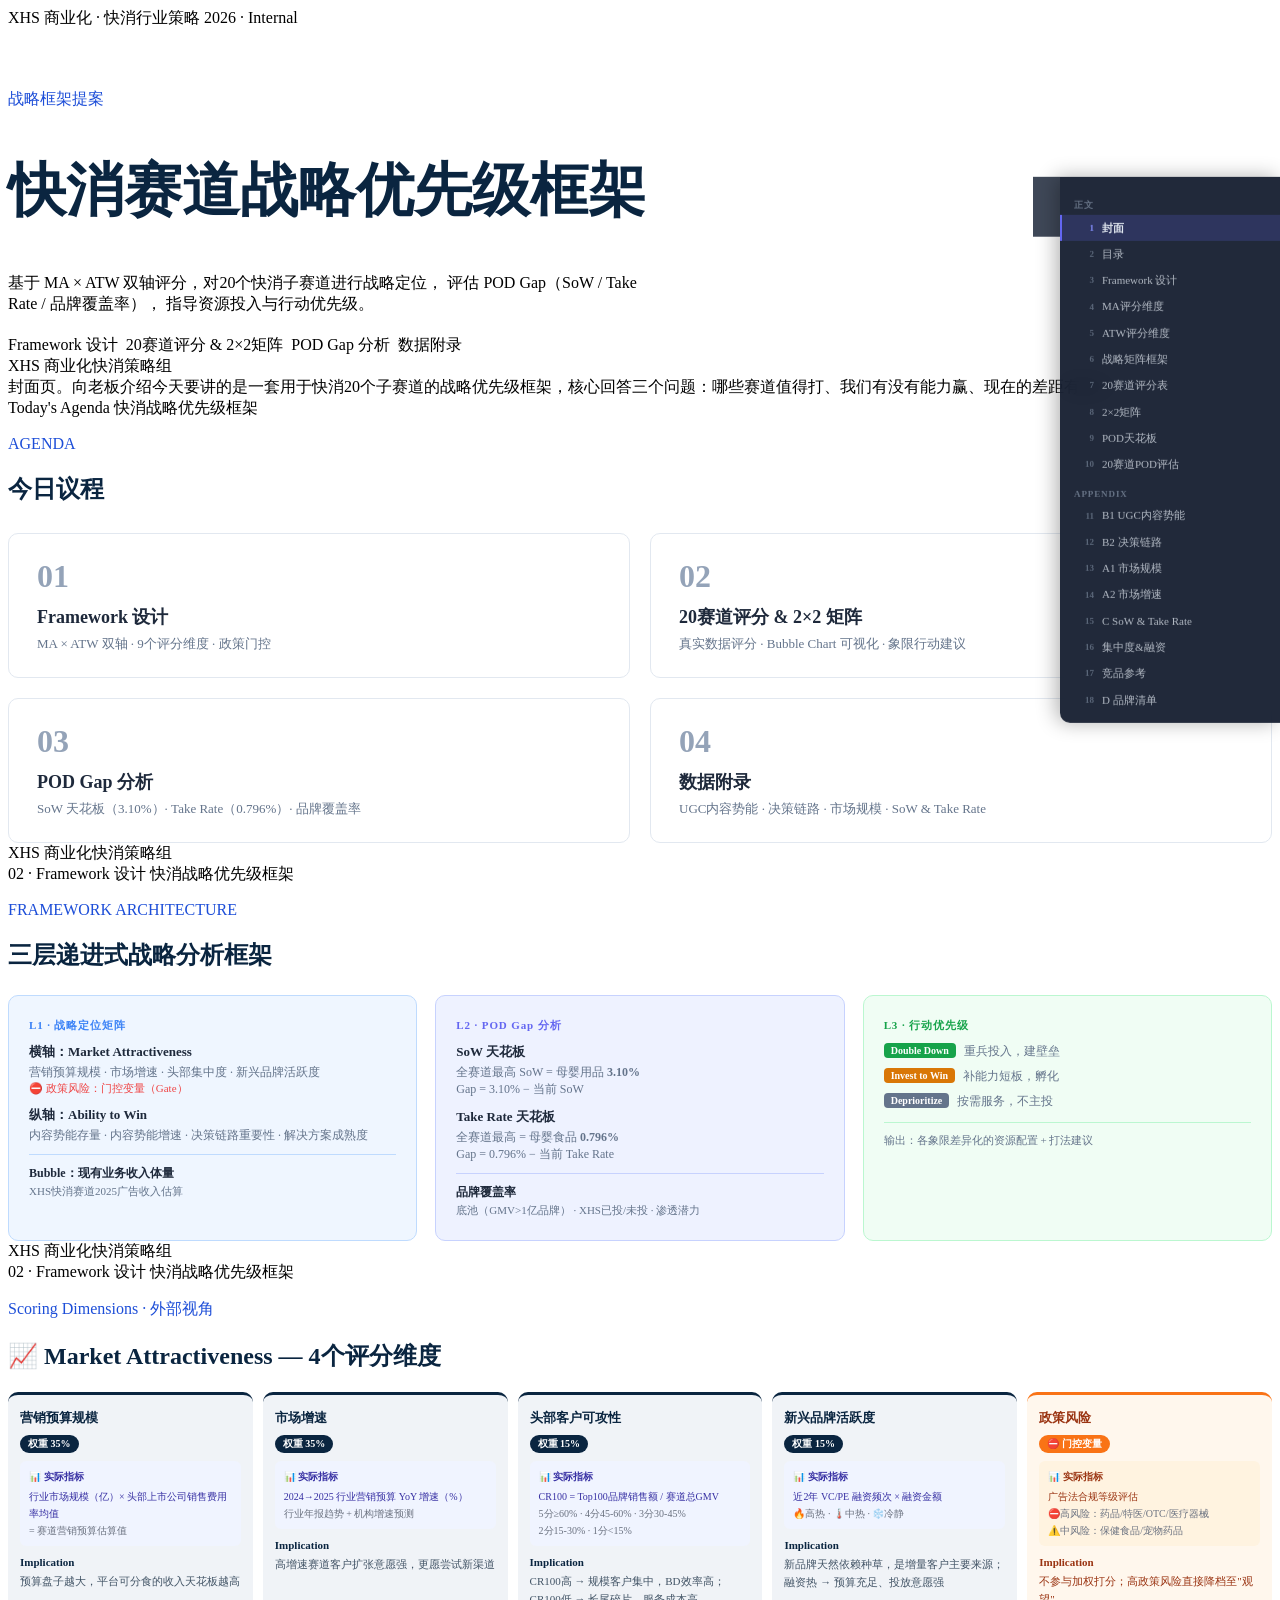
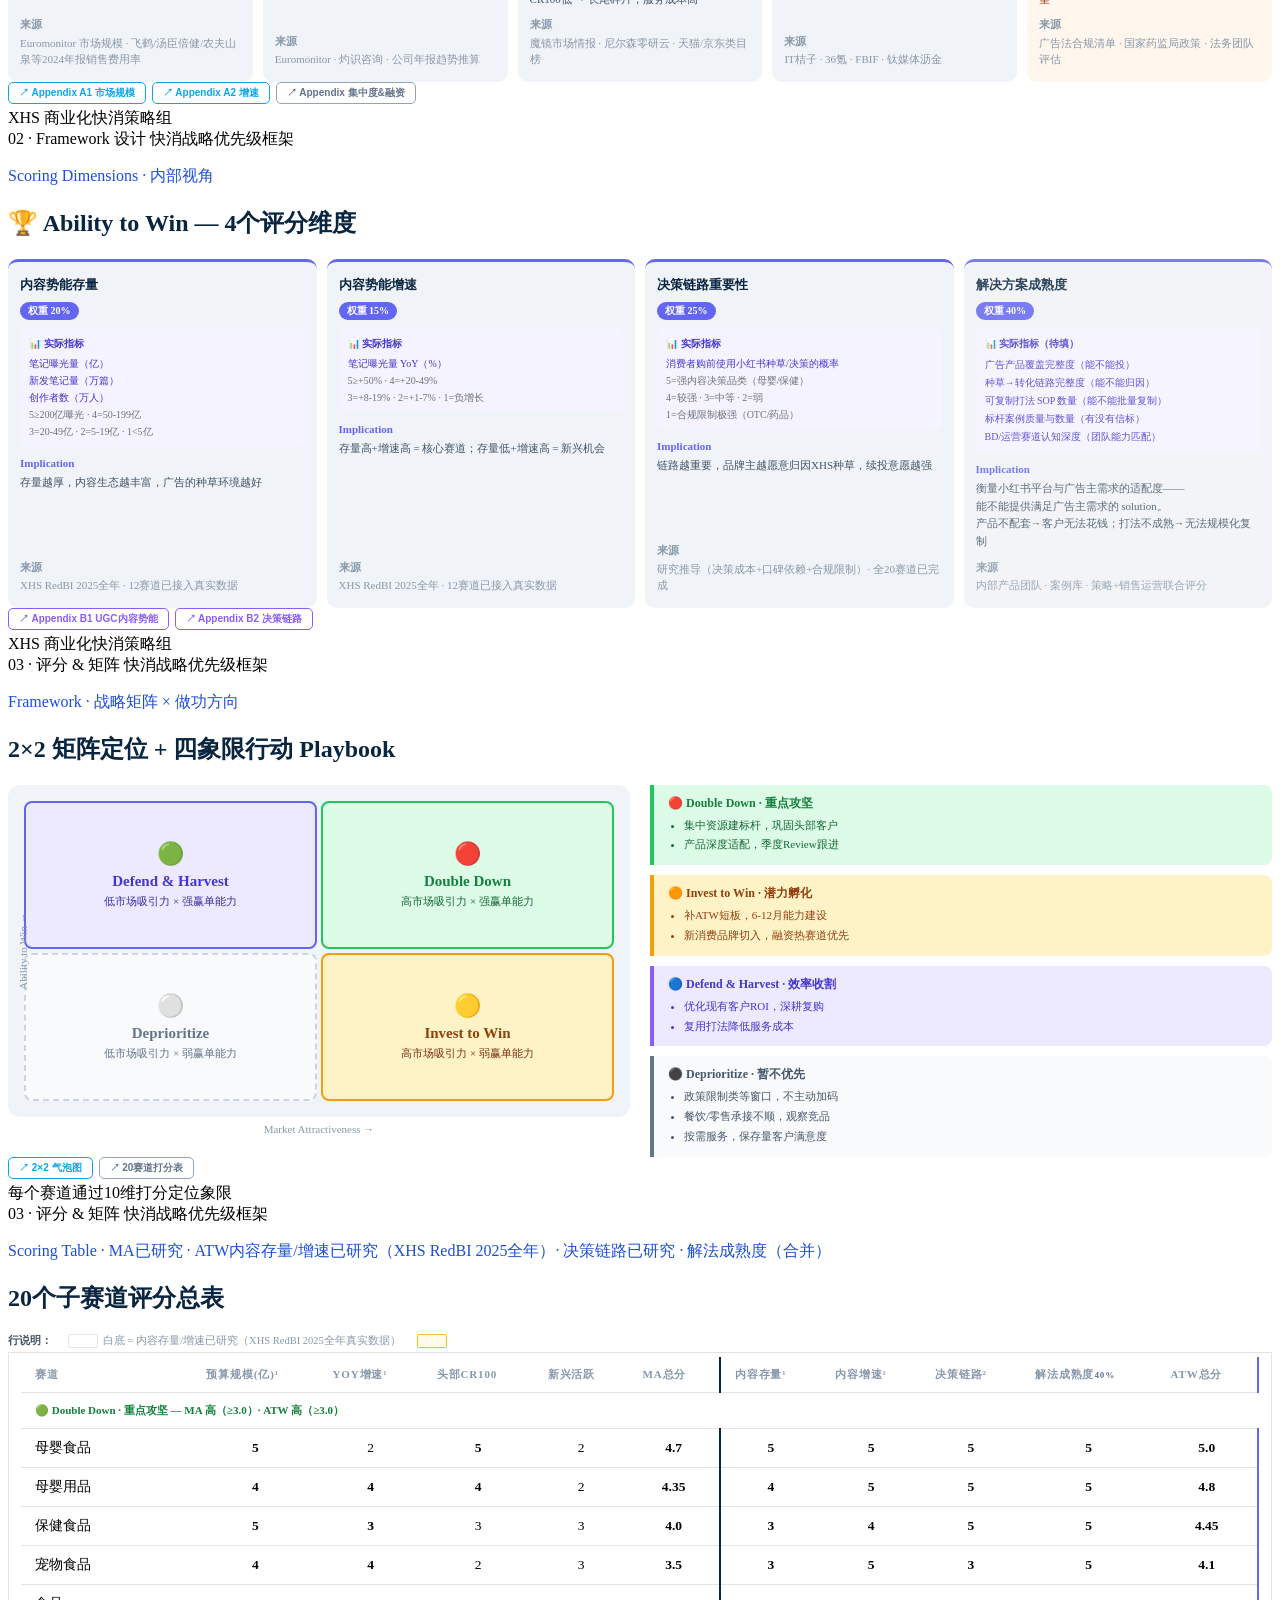
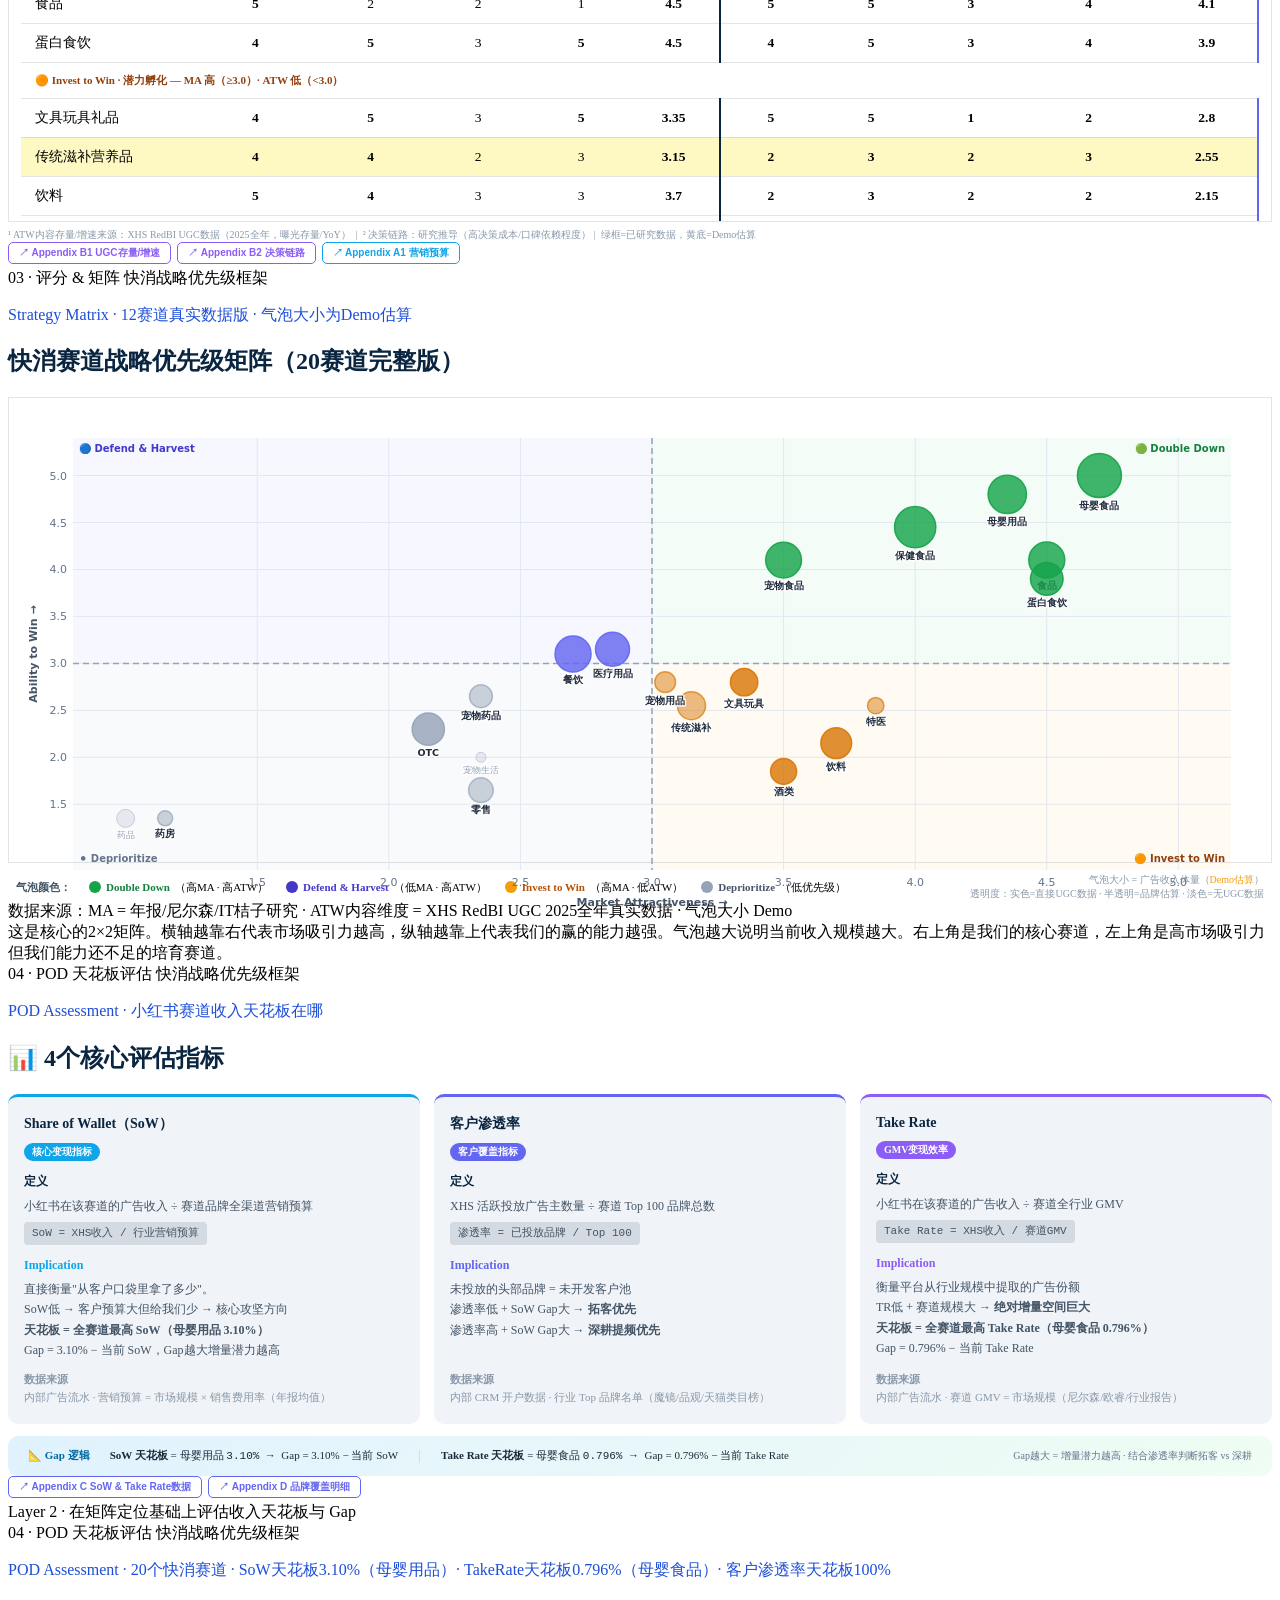
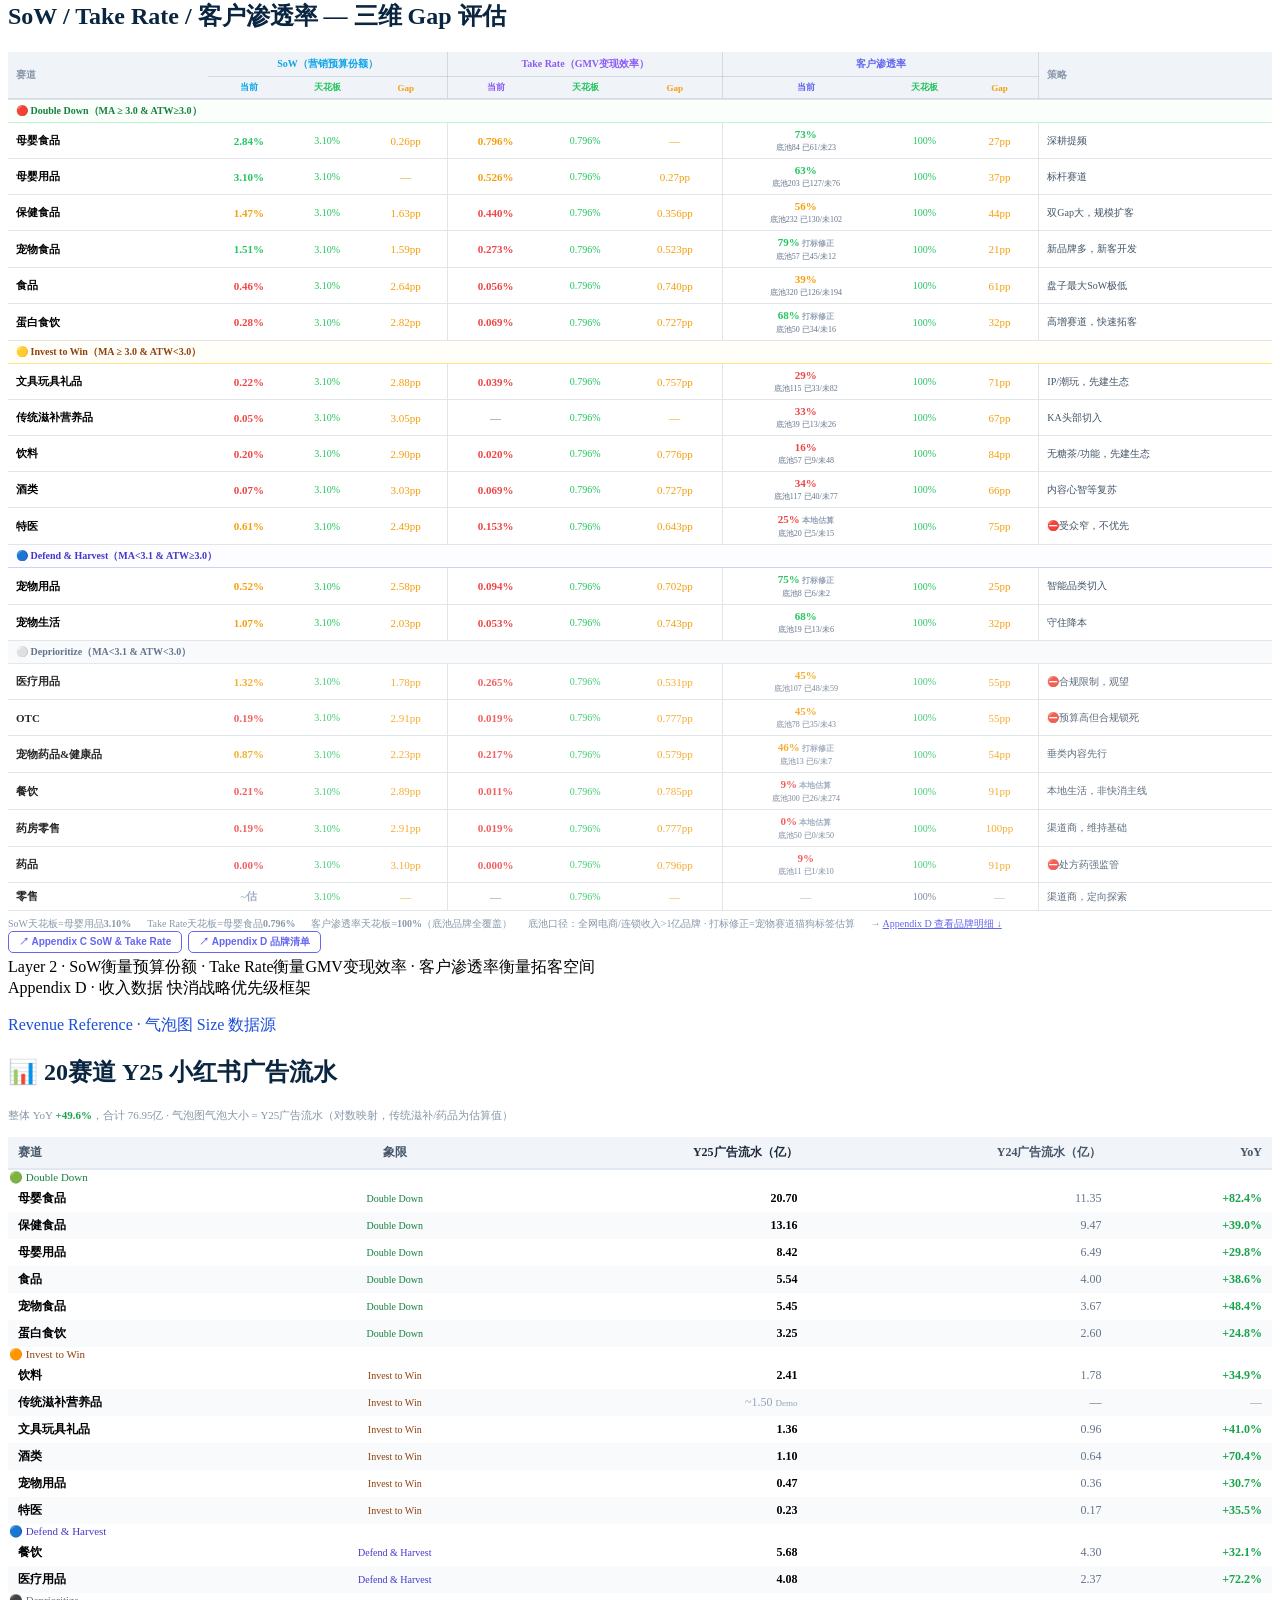
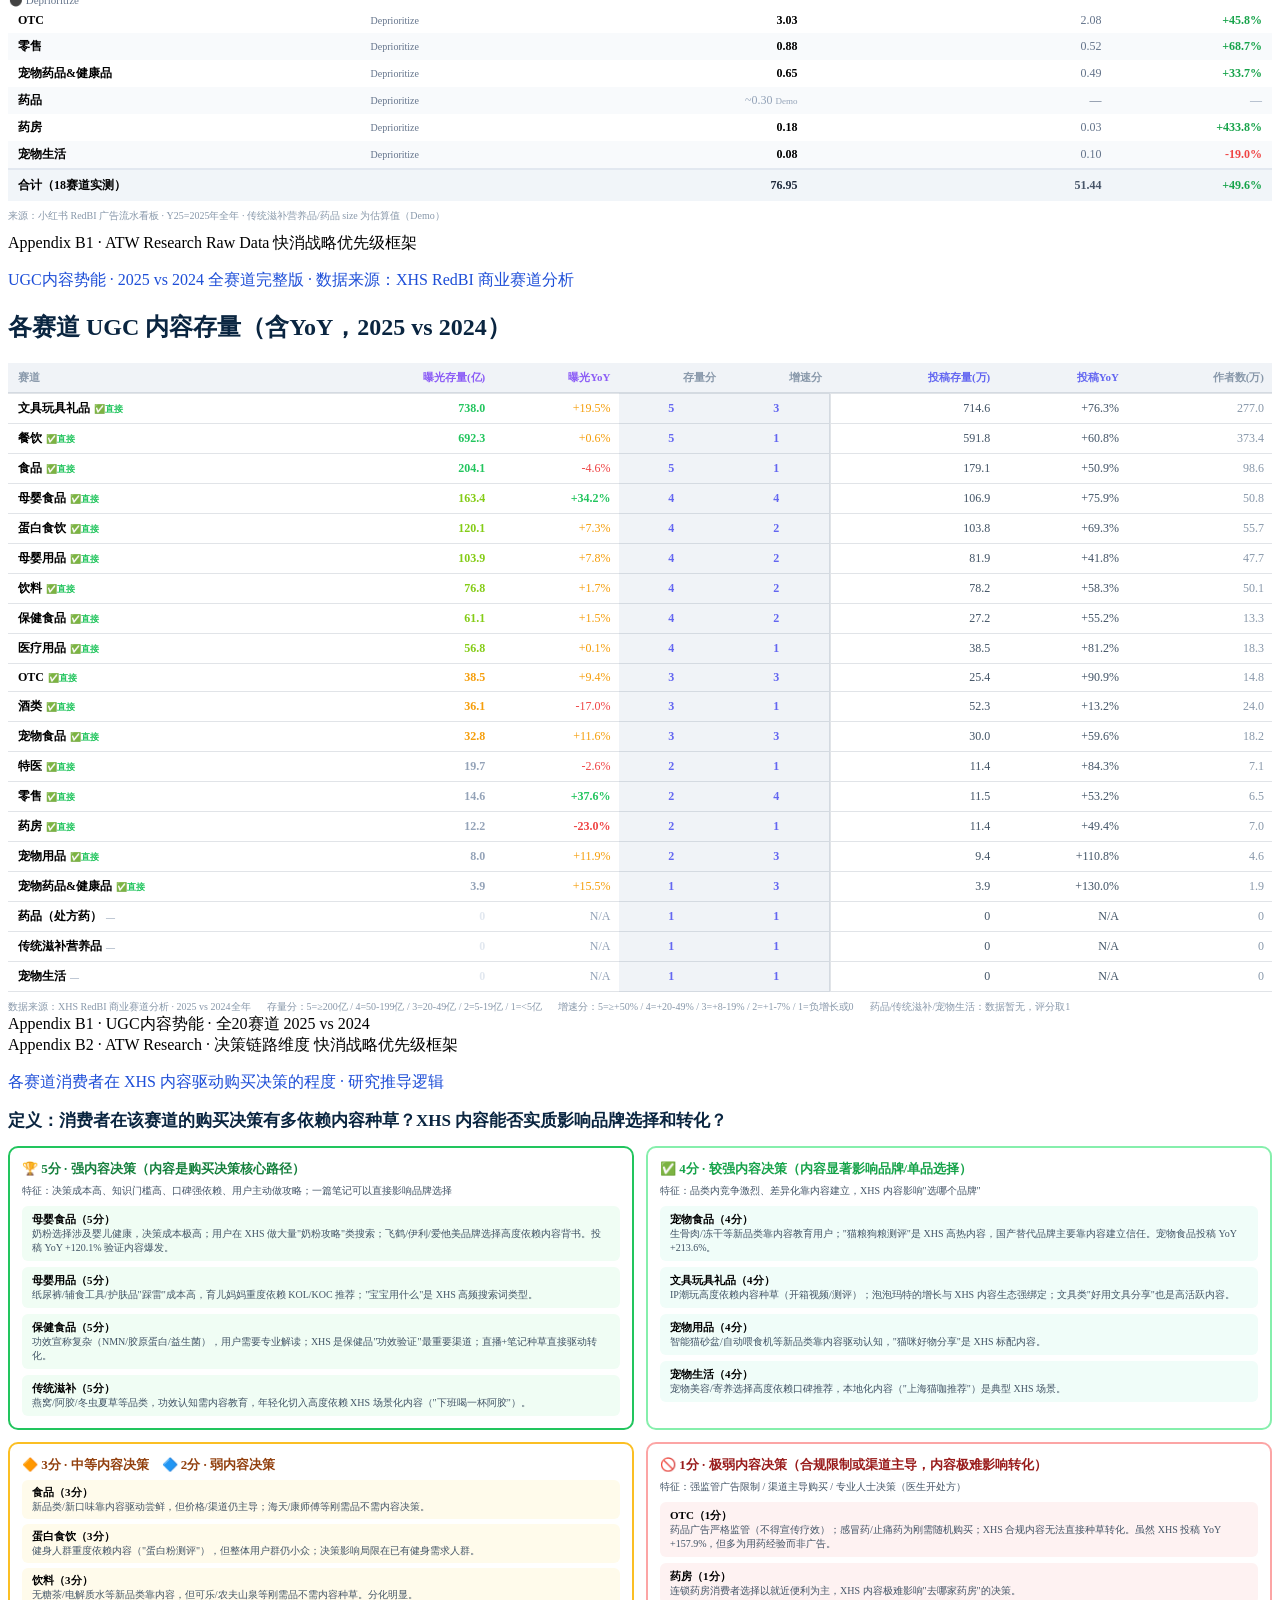
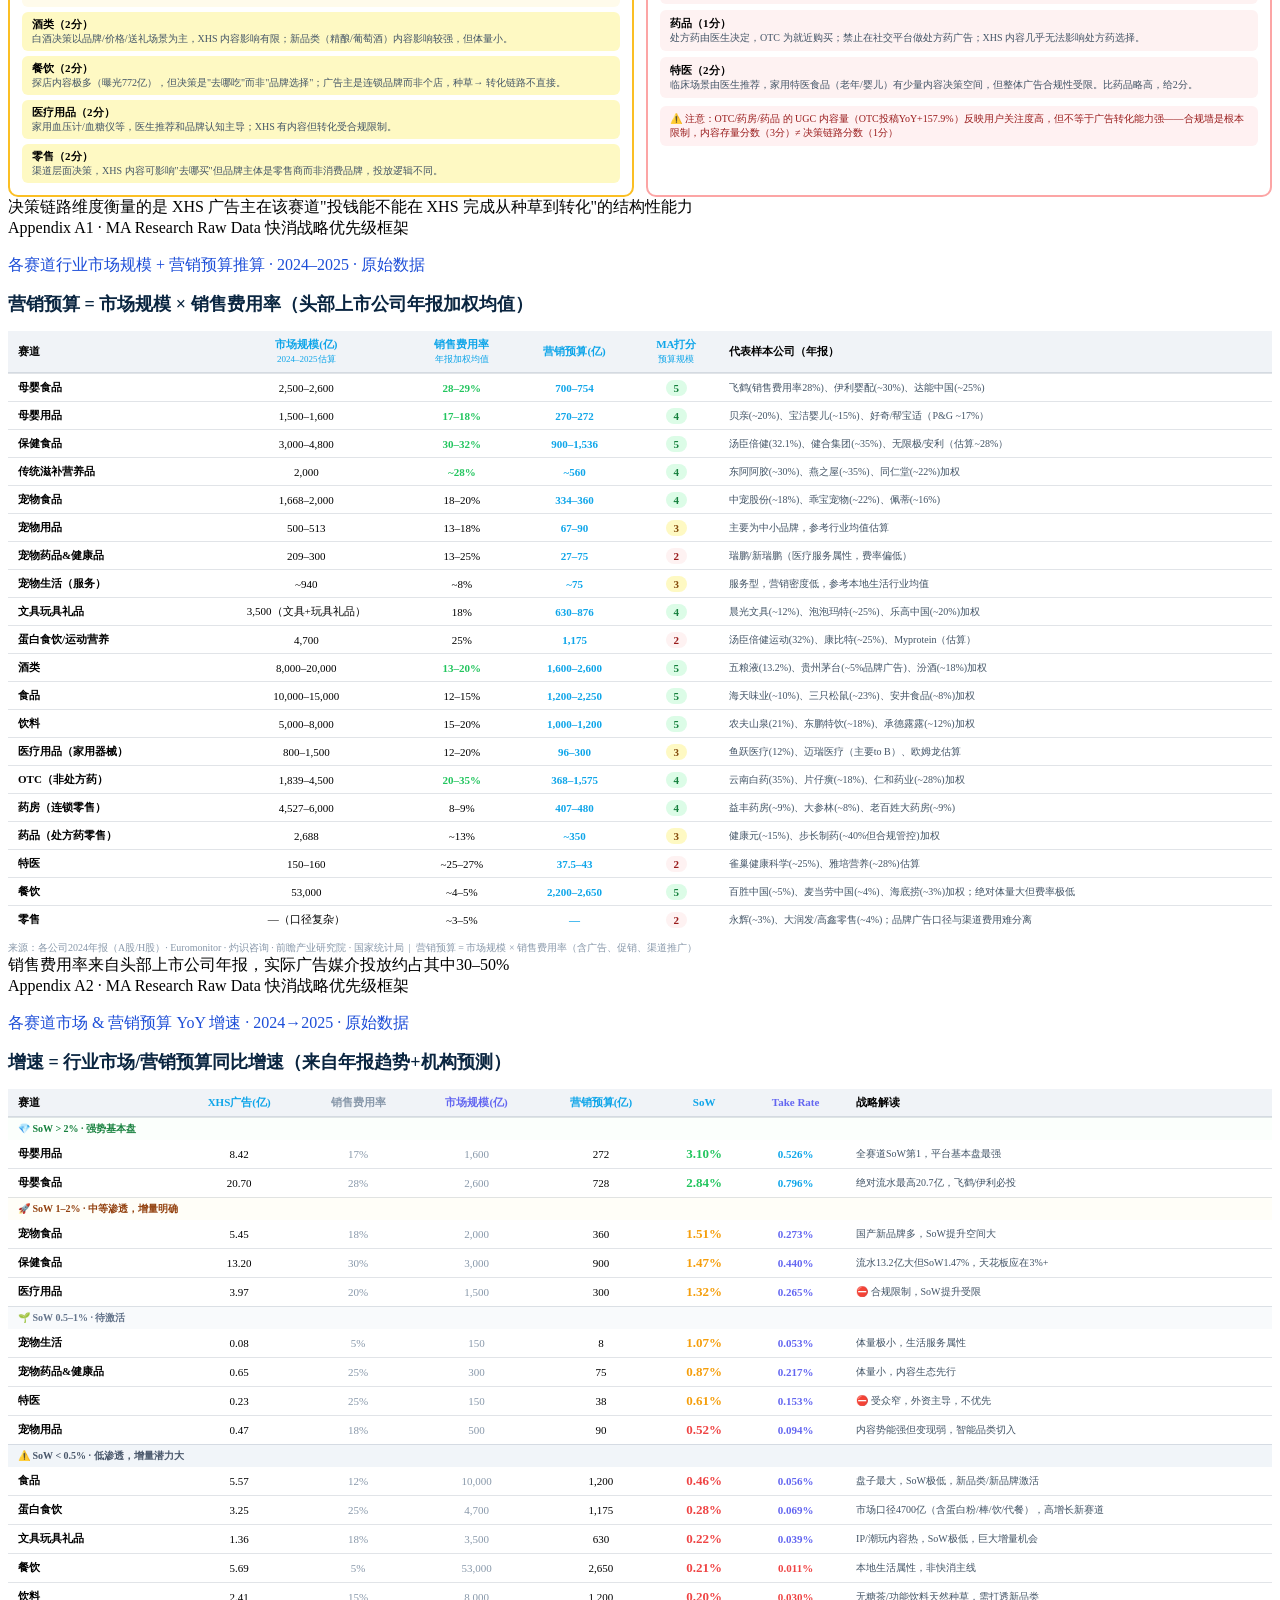
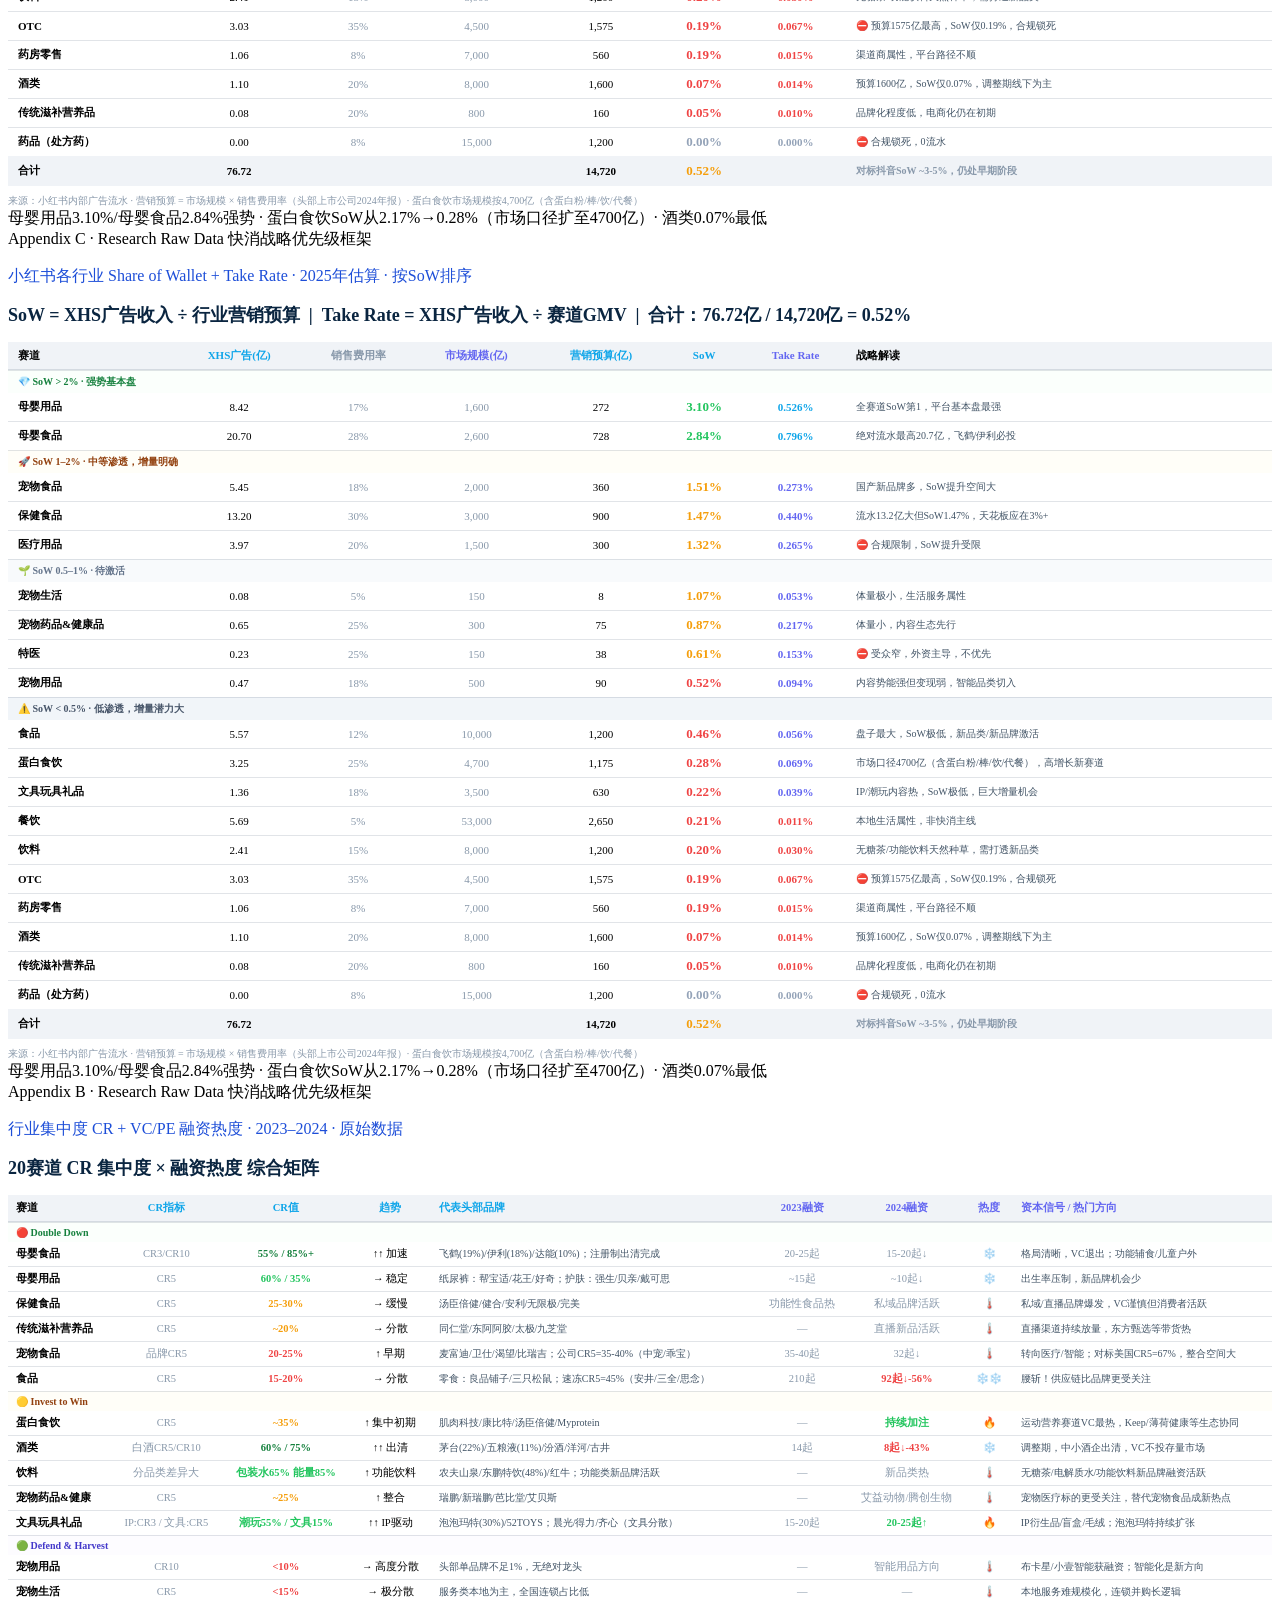
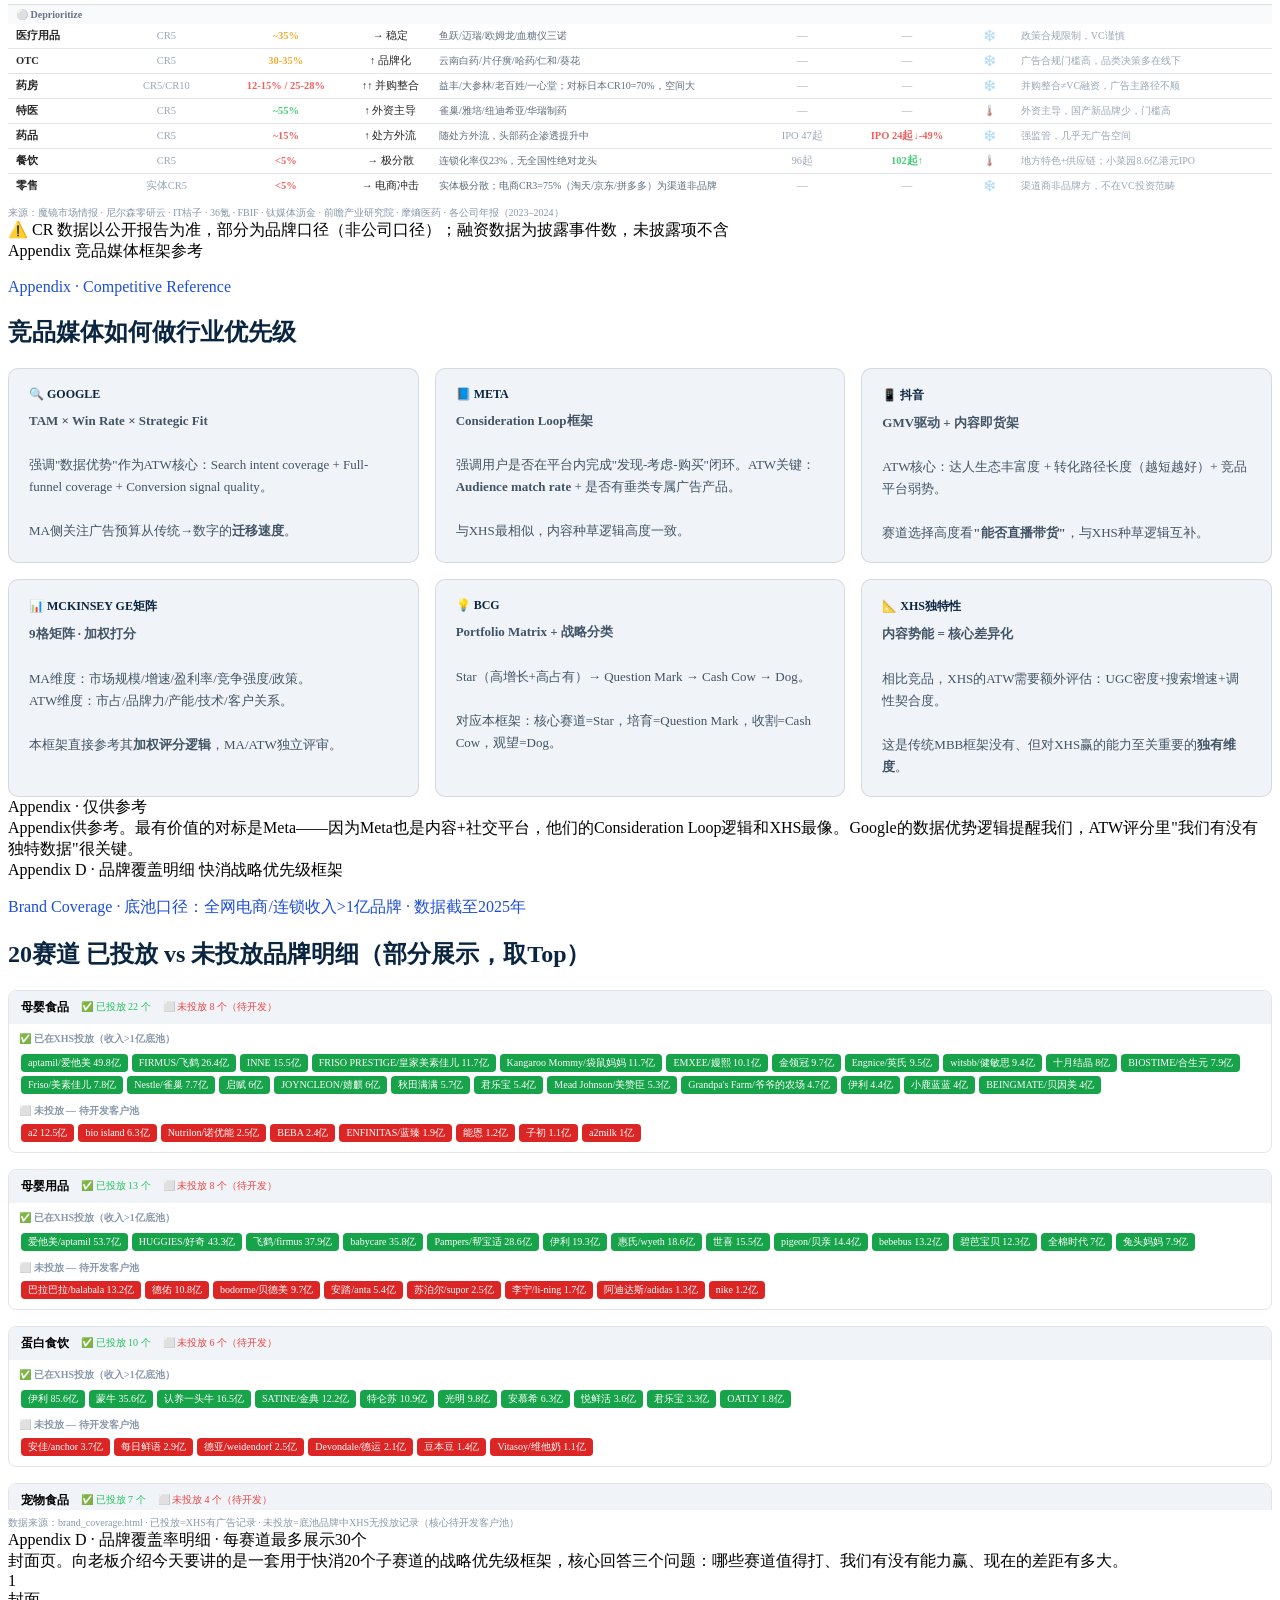
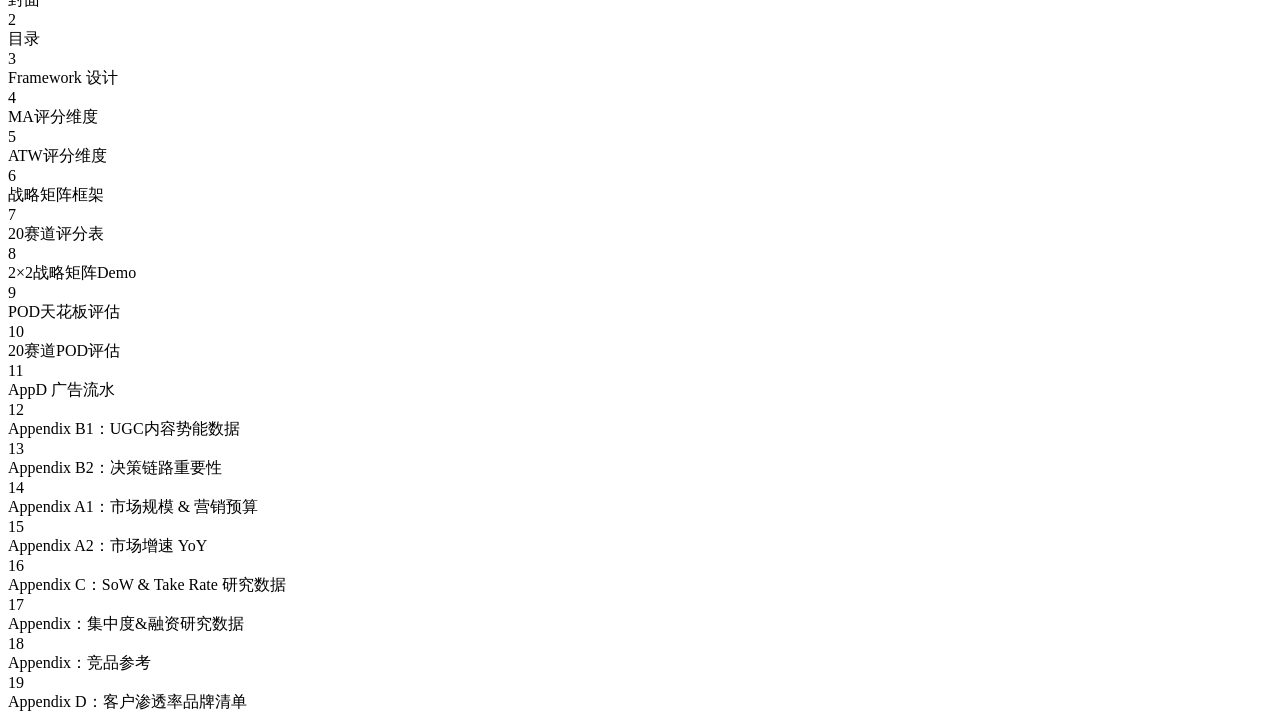
==== commit e2d3bcd9: "feat: real bubble sizes (Y25 ad revenue, log scale) + AppD revenue table" ====
--- a/index.html
+++ b/index.html
@@ -1,4 +1,4 @@
-<!-- cache-bust: 1778556143 -->
+<!-- cache-bust: 1778556357 -->
 <!DOCTYPE html>
 <html lang="zh-CN" data-theme="corporate-clean">
 <head>
@@ -1323,6 +1323,69 @@
 <!-- ══════════════════════════════════════════
      SLIDE 10 · 总结 & 下一步
 ══════════════════════════════════════════ -->
+
+<section class="slide" data-title="AppD 广告流水">
+  <div class="deck-header">
+    <span class="eyebrow">Appendix D · 收入数据</span>
+    <span class="eyebrow">快消战略优先级框架</span>
+  </div>
+  <p class="kicker">Revenue Reference · 气泡图 Size 数据源</p>
+  <h2 class="h2">📊 20赛道 Y25 小红书广告流水</h2>
+  <p style="font-size:11px;color:var(--text-3);margin:4px 0 14px;">整体 YoY <strong style="color:#16a34a;">+49.6%</strong>，合计 76.95亿 · 气泡图气泡大小 = Y25广告流水（对数映射，传统滋补/药品为估算值）</p>
+
+  <div style="overflow-x:auto;">
+  <table style="width:100%;border-collapse:collapse;font-size:12px;">
+    <thead>
+      <tr style="background:#f1f5f9;border-bottom:2px solid #e2e8f0;">
+        <th style="padding:7px 10px;text-align:left;font-weight:700;color:#475569;">赛道</th>
+        <th style="padding:7px 10px;text-align:center;font-weight:700;color:#475569;">象限</th>
+        <th style="padding:7px 10px;text-align:right;font-weight:700;color:#1e293b;">Y25广告流水（亿）</th>
+        <th style="padding:7px 10px;text-align:right;font-weight:700;color:#475569;">Y24广告流水（亿）</th>
+        <th style="padding:7px 10px;text-align:right;font-weight:700;color:#475569;">YoY</th>
+      </tr>
+    </thead>
+    <tbody>
+      <!-- Double Down -->
+      <tr><td class="sect" colspan="5" style="color:#15803d;font-size:11px;">🟢 Double Down</td></tr>
+      <tr><td style="padding:5px 10px;font-weight:600;">母婴食品</td><td style="padding:5px 8px;text-align:center;font-size:10px;color:#15803d;">Double Down</td><td style="padding:5px 10px;text-align:right;font-weight:700;">20.70</td><td style="padding:5px 10px;text-align:right;color:#64748b;">11.35</td><td style="padding:5px 10px;text-align:right;color:#16a34a;font-weight:600;">+82.4%</td></tr>
+      <tr style="background:#f8fafc;"><td style="padding:5px 10px;font-weight:600;">保健食品</td><td style="padding:5px 8px;text-align:center;font-size:10px;color:#15803d;">Double Down</td><td style="padding:5px 10px;text-align:right;font-weight:700;">13.16</td><td style="padding:5px 10px;text-align:right;color:#64748b;">9.47</td><td style="padding:5px 10px;text-align:right;color:#16a34a;font-weight:600;">+39.0%</td></tr>
+      <tr><td style="padding:5px 10px;font-weight:600;">母婴用品</td><td style="padding:5px 8px;text-align:center;font-size:10px;color:#15803d;">Double Down</td><td style="padding:5px 10px;text-align:right;font-weight:700;">8.42</td><td style="padding:5px 10px;text-align:right;color:#64748b;">6.49</td><td style="padding:5px 10px;text-align:right;color:#16a34a;font-weight:600;">+29.8%</td></tr>
+      <tr style="background:#f8fafc;"><td style="padding:5px 10px;font-weight:600;">食品</td><td style="padding:5px 8px;text-align:center;font-size:10px;color:#15803d;">Double Down</td><td style="padding:5px 10px;text-align:right;font-weight:700;">5.54</td><td style="padding:5px 10px;text-align:right;color:#64748b;">4.00</td><td style="padding:5px 10px;text-align:right;color:#16a34a;font-weight:600;">+38.6%</td></tr>
+      <tr><td style="padding:5px 10px;font-weight:600;">宠物食品</td><td style="padding:5px 8px;text-align:center;font-size:10px;color:#15803d;">Double Down</td><td style="padding:5px 10px;text-align:right;font-weight:700;">5.45</td><td style="padding:5px 10px;text-align:right;color:#64748b;">3.67</td><td style="padding:5px 10px;text-align:right;color:#16a34a;font-weight:600;">+48.4%</td></tr>
+      <tr style="background:#f8fafc;"><td style="padding:5px 10px;font-weight:600;">蛋白食饮</td><td style="padding:5px 8px;text-align:center;font-size:10px;color:#15803d;">Double Down</td><td style="padding:5px 10px;text-align:right;font-weight:700;">3.25</td><td style="padding:5px 10px;text-align:right;color:#64748b;">2.60</td><td style="padding:5px 10px;text-align:right;color:#16a34a;font-weight:600;">+24.8%</td></tr>
+      <!-- Invest to Win -->
+      <tr><td class="sect" colspan="5" style="color:#92400e;font-size:11px;">🟠 Invest to Win</td></tr>
+      <tr><td style="padding:5px 10px;font-weight:600;">饮料</td><td style="padding:5px 8px;text-align:center;font-size:10px;color:#92400e;">Invest to Win</td><td style="padding:5px 10px;text-align:right;font-weight:700;">2.41</td><td style="padding:5px 10px;text-align:right;color:#64748b;">1.78</td><td style="padding:5px 10px;text-align:right;color:#16a34a;font-weight:600;">+34.9%</td></tr>
+      <tr style="background:#f8fafc;"><td style="padding:5px 10px;font-weight:600;">传统滋补营养品</td><td style="padding:5px 8px;text-align:center;font-size:10px;color:#92400e;">Invest to Win</td><td style="padding:5px 10px;text-align:right;color:#94a3b8;">~1.50 <span style="font-size:9px;">Demo</span></td><td style="padding:5px 10px;text-align:right;color:#64748b;">—</td><td style="padding:5px 10px;text-align:right;color:#94a3b8;">—</td></tr>
+      <tr><td style="padding:5px 10px;font-weight:600;">文具玩具礼品</td><td style="padding:5px 8px;text-align:center;font-size:10px;color:#92400e;">Invest to Win</td><td style="padding:5px 10px;text-align:right;font-weight:700;">1.36</td><td style="padding:5px 10px;text-align:right;color:#64748b;">0.96</td><td style="padding:5px 10px;text-align:right;color:#16a34a;font-weight:600;">+41.0%</td></tr>
+      <tr style="background:#f8fafc;"><td style="padding:5px 10px;font-weight:600;">酒类</td><td style="padding:5px 8px;text-align:center;font-size:10px;color:#92400e;">Invest to Win</td><td style="padding:5px 10px;text-align:right;font-weight:700;">1.10</td><td style="padding:5px 10px;text-align:right;color:#64748b;">0.64</td><td style="padding:5px 10px;text-align:right;color:#16a34a;font-weight:600;">+70.4%</td></tr>
+      <tr><td style="padding:5px 10px;font-weight:600;">宠物用品</td><td style="padding:5px 8px;text-align:center;font-size:10px;color:#92400e;">Invest to Win</td><td style="padding:5px 10px;text-align:right;font-weight:700;">0.47</td><td style="padding:5px 10px;text-align:right;color:#64748b;">0.36</td><td style="padding:5px 10px;text-align:right;color:#16a34a;font-weight:600;">+30.7%</td></tr>
+      <tr style="background:#f8fafc;"><td style="padding:5px 10px;font-weight:600;">特医</td><td style="padding:5px 8px;text-align:center;font-size:10px;color:#92400e;">Invest to Win</td><td style="padding:5px 10px;text-align:right;font-weight:700;">0.23</td><td style="padding:5px 10px;text-align:right;color:#64748b;">0.17</td><td style="padding:5px 10px;text-align:right;color:#16a34a;font-weight:600;">+35.5%</td></tr>
+      <!-- Defend & Harvest -->
+      <tr><td class="sect" colspan="5" style="color:#4338ca;font-size:11px;">🔵 Defend &amp; Harvest</td></tr>
+      <tr><td style="padding:5px 10px;font-weight:600;">餐饮</td><td style="padding:5px 8px;text-align:center;font-size:10px;color:#4338ca;">Defend &amp; Harvest</td><td style="padding:5px 10px;text-align:right;font-weight:700;">5.68</td><td style="padding:5px 10px;text-align:right;color:#64748b;">4.30</td><td style="padding:5px 10px;text-align:right;color:#16a34a;font-weight:600;">+32.1%</td></tr>
+      <tr style="background:#f8fafc;"><td style="padding:5px 10px;font-weight:600;">医疗用品</td><td style="padding:5px 8px;text-align:center;font-size:10px;color:#4338ca;">Defend &amp; Harvest</td><td style="padding:5px 10px;text-align:right;font-weight:700;">4.08</td><td style="padding:5px 10px;text-align:right;color:#64748b;">2.37</td><td style="padding:5px 10px;text-align:right;color:#16a34a;font-weight:600;">+72.2%</td></tr>
+      <!-- Deprioritize -->
+      <tr><td class="sect" colspan="5" style="color:#64748b;font-size:11px;">⚫ Deprioritize</td></tr>
+      <tr><td style="padding:5px 10px;font-weight:600;">OTC</td><td style="padding:5px 8px;text-align:center;font-size:10px;color:#64748b;">Deprioritize</td><td style="padding:5px 10px;text-align:right;font-weight:700;">3.03</td><td style="padding:5px 10px;text-align:right;color:#64748b;">2.08</td><td style="padding:5px 10px;text-align:right;color:#16a34a;font-weight:600;">+45.8%</td></tr>
+      <tr style="background:#f8fafc;"><td style="padding:5px 10px;font-weight:600;">零售</td><td style="padding:5px 8px;text-align:center;font-size:10px;color:#64748b;">Deprioritize</td><td style="padding:5px 10px;text-align:right;font-weight:700;">0.88</td><td style="padding:5px 10px;text-align:right;color:#64748b;">0.52</td><td style="padding:5px 10px;text-align:right;color:#16a34a;font-weight:600;">+68.7%</td></tr>
+      <tr><td style="padding:5px 10px;font-weight:600;">宠物药品&amp;健康品</td><td style="padding:5px 8px;text-align:center;font-size:10px;color:#64748b;">Deprioritize</td><td style="padding:5px 10px;text-align:right;font-weight:700;">0.65</td><td style="padding:5px 10px;text-align:right;color:#64748b;">0.49</td><td style="padding:5px 10px;text-align:right;color:#16a34a;font-weight:600;">+33.7%</td></tr>
+      <tr style="background:#f8fafc;"><td style="padding:5px 10px;font-weight:600;">药品</td><td style="padding:5px 8px;text-align:center;font-size:10px;color:#64748b;">Deprioritize</td><td style="padding:5px 10px;text-align:right;color:#94a3b8;">~0.30 <span style="font-size:9px;">Demo</span></td><td style="padding:5px 10px;text-align:right;color:#64748b;">—</td><td style="padding:5px 10px;text-align:right;color:#94a3b8;">—</td></tr>
+      <tr><td style="padding:5px 10px;font-weight:600;">药房</td><td style="padding:5px 8px;text-align:center;font-size:10px;color:#64748b;">Deprioritize</td><td style="padding:5px 10px;text-align:right;font-weight:700;">0.18</td><td style="padding:5px 10px;text-align:right;color:#64748b;">0.03</td><td style="padding:5px 10px;text-align:right;color:#16a34a;font-weight:600;">+433.8%</td></tr>
+      <tr style="background:#f8fafc;"><td style="padding:5px 10px;font-weight:600;">宠物生活</td><td style="padding:5px 8px;text-align:center;font-size:10px;color:#64748b;">Deprioritize</td><td style="padding:5px 10px;text-align:right;font-weight:700;">0.08</td><td style="padding:5px 10px;text-align:right;color:#64748b;">0.10</td><td style="padding:5px 10px;text-align:right;color:#ef4444;font-weight:600;">-19.0%</td></tr>
+      <!-- 合计 -->
+      <tr style="background:#f1f5f9;border-top:2px solid #e2e8f0;">
+        <td style="padding:7px 10px;font-weight:700;" colspan="2">合计（18赛道实测）</td>
+        <td style="padding:7px 10px;text-align:right;font-weight:700;color:#1e293b;">76.95</td>
+        <td style="padding:7px 10px;text-align:right;font-weight:700;color:#475569;">51.44</td>
+        <td style="padding:7px 10px;text-align:right;font-weight:700;color:#16a34a;">+49.6%</td>
+      </tr>
+    </tbody>
+  </table>
+  </div>
+  <p style="font-size:10px;color:var(--text-3);margin-top:8px;">来源：小红书 RedBI 广告流水看板 · Y25=2025年全年 · 传统滋补营养品/药品 size 为估算值（Demo）</p>
+</section>
+
 <section class="slide" data-title="Appendix B1：UGC内容势能数据">
   <div class="deck-header">
     <span class="eyebrow">Appendix B1 · ATW Research Raw Data</span>
@@ -2910,34 +2973,34 @@
   c.scale(dpr, dpr);
 
   // ── 数据 [label, MA, ATW, revenue_size, color] ──
-  // 仅展示有真实 XHS RedBI UGC 数据的12个赛道（内容存量/增速均为2025全年实测值）
-  // 传统滋补、宠物用品、宠物生活、宠物药品、药房、药品、特医、零售 UGC数据待补充，暂不展示
+  // 气泡大小 = Y25小红书广告流水（亿）· 实测18赛道，传统滋补/药品为估算值
+  // 气泡大小 = Y25广告流水（亿），传统滋补/药品 size 为估算值（Demo）
   // 颜色 = 象限归属：绿=Double Down / 蓝=Defend & Harvest / 橙=Invest to Win / 灰=Deprioritize
   const data = [
-    // 🔴 Double Down（MA≥3.0 & ATW≥3.0）
-    ['母婴食品', 4.70, 5.00, 28, '#16a34a', 0.9],
-    ['母婴用品', 4.35, 4.80, 22, '#16a34a', 0.9],
-    ['保健食品', 4.00, 4.45, 42, '#16a34a', 0.9],
-    ['食品',    4.50, 4.10, 52, '#16a34a', 0.9],
-    ['蛋白食饮', 4.50, 3.90, 14, '#16a34a', 0.9],
-    ['宠物食品', 3.50, 4.10, 16, '#16a34a', 0.9],
+    // 🔴 Double Down（MA≥3.0 & ATW≥3.0）· bubble size = Y25广告流水
+    ['母婴食品', 4.70, 5.00, 22.0, '#16a34a', 0.9],
+    ['母婴用品', 4.35, 4.80, 19.2,  '#16a34a', 0.9],
+    ['保健食品', 4.00, 4.45, 20.6, '#16a34a', 0.9],
+    ['食品',    4.50, 4.10, 18.0,  '#16a34a', 0.9],
+    ['蛋白食饮', 4.50, 3.90, 16.3,  '#16a34a', 0.9],
+    ['宠物食品', 3.50, 4.10, 17.9,  '#16a34a', 0.9],
     // 🟠 Invest to Win（MA≥3.0 & ATW<3.0）
-    ['酒类',    3.50, 1.85, 20, '#d97706', 0.9],
-    ['特医',    3.85, 2.55,  6, '#d97706', 0.7],
-    ['文具玩具', 3.35, 2.80, 10, '#d97706', 0.9],
-    ['传统滋补', 3.15, 2.55,  8, '#d97706', 0.7],
-    ['饮料',    3.70, 2.15, 30, '#d97706', 0.9],
-    ['宠物用品', 3.05, 2.80,  6, '#d97706', 0.7],
+    ['酒类',    3.50, 1.85, 13.0,  '#d97706', 0.9],
+    ['特医',    3.85, 2.55, 8.2,  '#d97706', 0.7],
+    ['文具玩具', 3.35, 2.80, 13.7,  '#d97706', 0.9],
+    ['传统滋补', 3.15, 2.55, 14.0,  '#d97706', 0.7],
+    ['饮料',    3.70, 2.15, 15.4,  '#d97706', 0.9],
+    ['宠物用品', 3.05, 2.80, 10.4,  '#d97706', 0.7],
     // 🔵 Defend & Harvest（MA<3.0 & ATW≥3.0）
-    ['餐饮',    2.70, 3.10, 18, '#6366f1', 0.9],
-    ['医疗用品', 2.85, 3.15, 12, '#6366f1', 0.9],
+    ['餐饮',    2.70, 3.10, 18.0,  '#6366f1', 0.9],
+    ['医疗用品', 2.85, 3.15, 17.0,  '#6366f1', 0.9],
     // ⚫ Deprioritize（MA<3.0 & ATW<3.0）
-    ['OTC',     2.15, 2.30,  8, '#94a3b8', 0.9],
-    ['宠物药品', 2.35, 2.65,  4, '#94a3b8', 0.7],
-    ['宠物生活', 2.35, 2.00,  4, '#94a3b8', 0.45],
-    ['零售',    2.35, 1.65,  4, '#94a3b8', 0.7],
-    ['药房',    1.15, 1.35,  4, '#94a3b8', 0.7],
-    ['药品',    1.00, 1.35,  2, '#94a3b8', 0.45],
+    ['OTC',     2.15, 2.30, 16.1,  '#94a3b8', 0.9],
+    ['宠物药品', 2.35, 2.65, 11.4,  '#94a3b8', 0.7],
+    ['宠物生活', 2.35, 2.00, 5.0,  '#94a3b8', 0.45],
+    ['零售',    2.35, 1.65, 12.3,  '#94a3b8', 0.7],
+    ['药房',    1.15, 1.35, 7.5,  '#94a3b8', 0.7],
+    ['药品',    1.00, 1.35, 9.0,  '#94a3b8', 0.45],
   ];
 
   // ── 坐标系 ──
@@ -3004,7 +3067,7 @@
   data.forEach(([label, ma, atw, sz, color, alpha=0.85]) => {
     const px = toPixX(ma);
     const py = toPixY(atw);
-    const r  = Math.sqrt(sz) * 2.6;
+    const r  = sz;  // sz已是像素半径（对数映射自Y25广告流水）
     const hexAlpha = Math.round(alpha * 255).toString(16).padStart(2,'0');
     // 气泡
     c.globalAlpha = alpha;
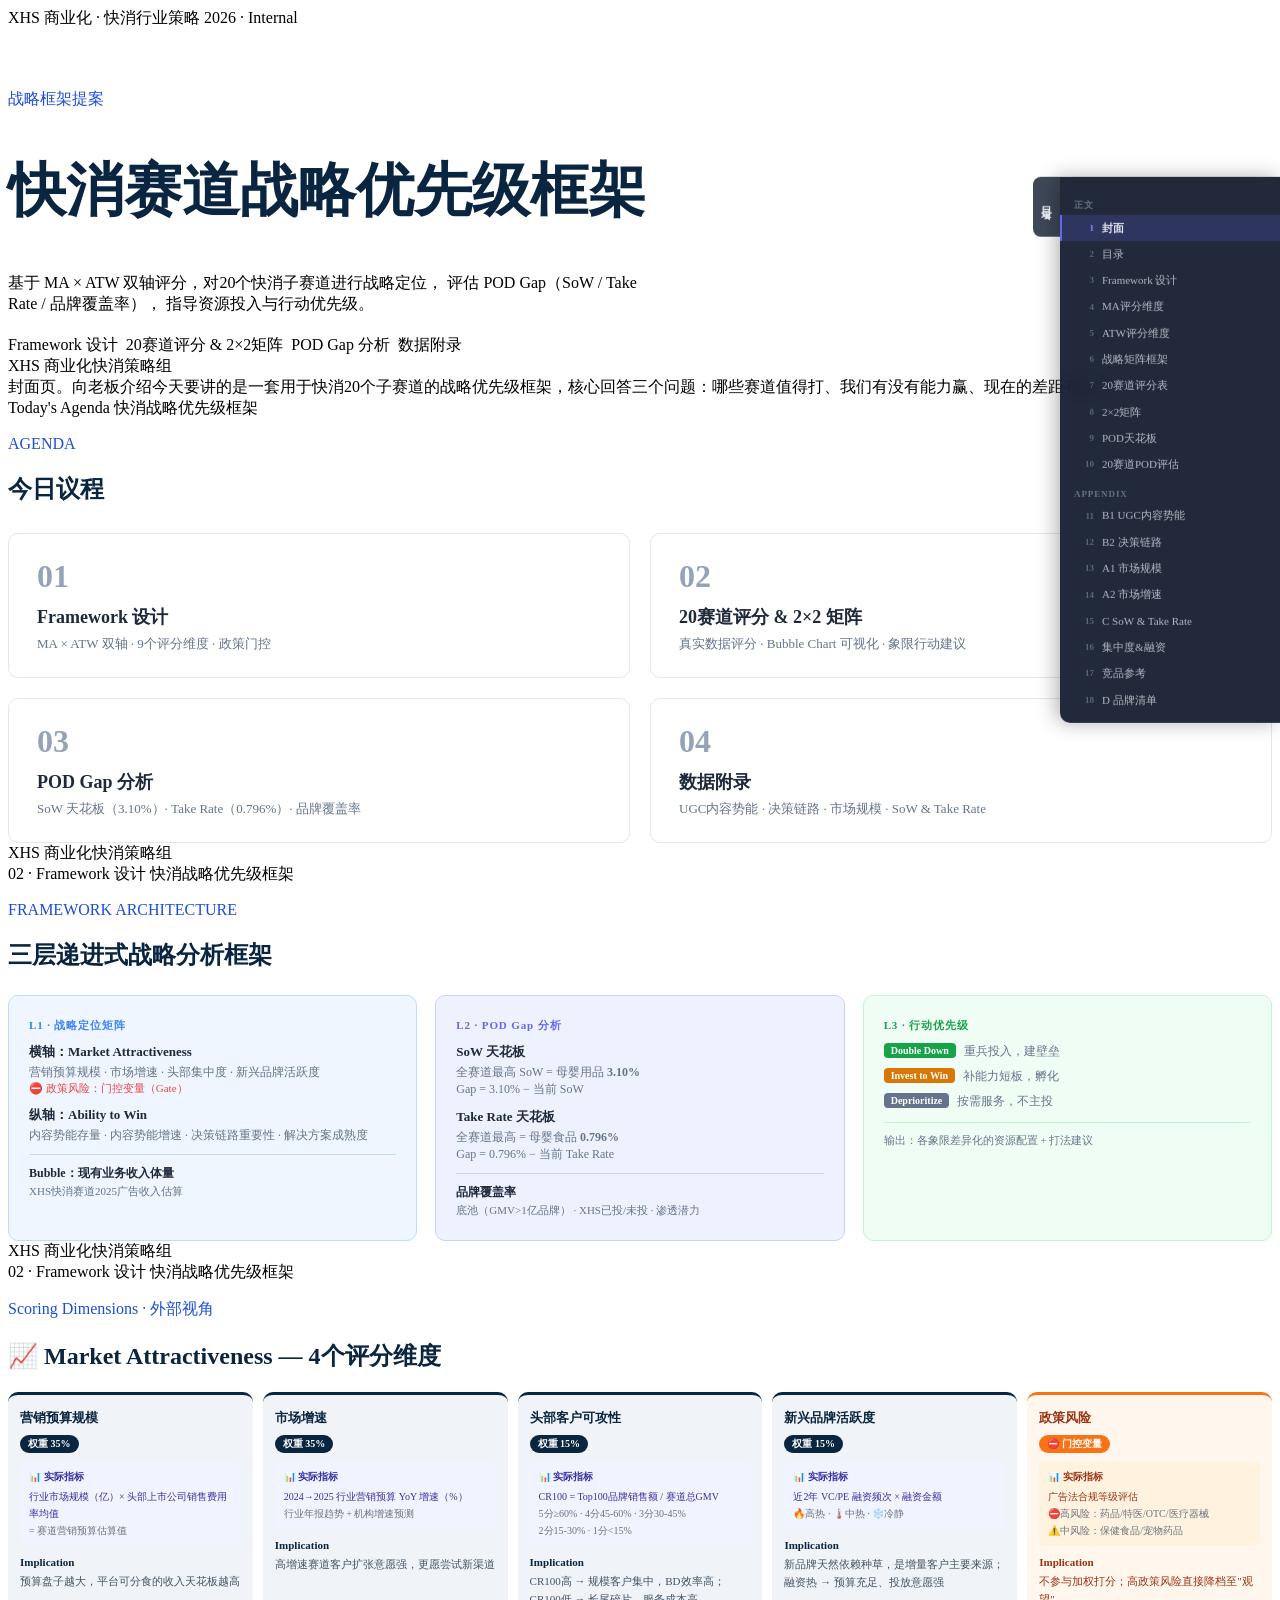
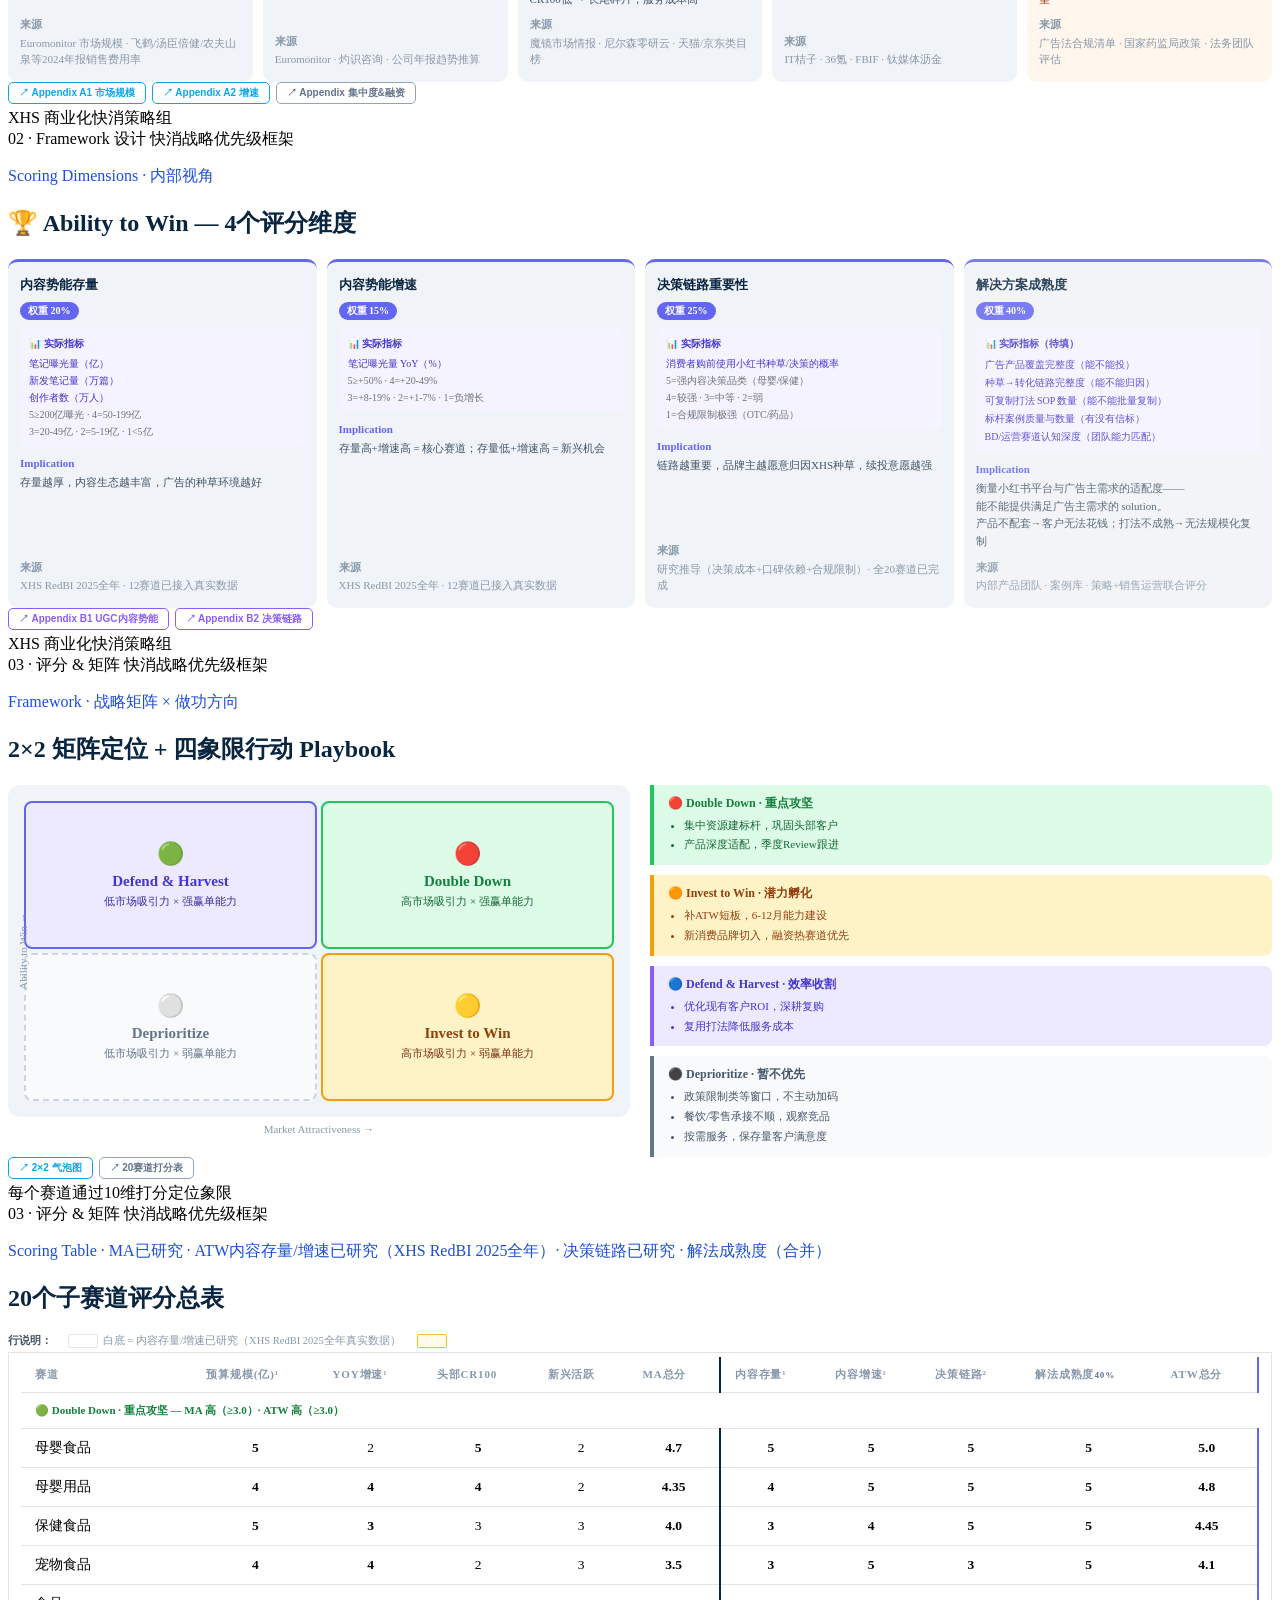
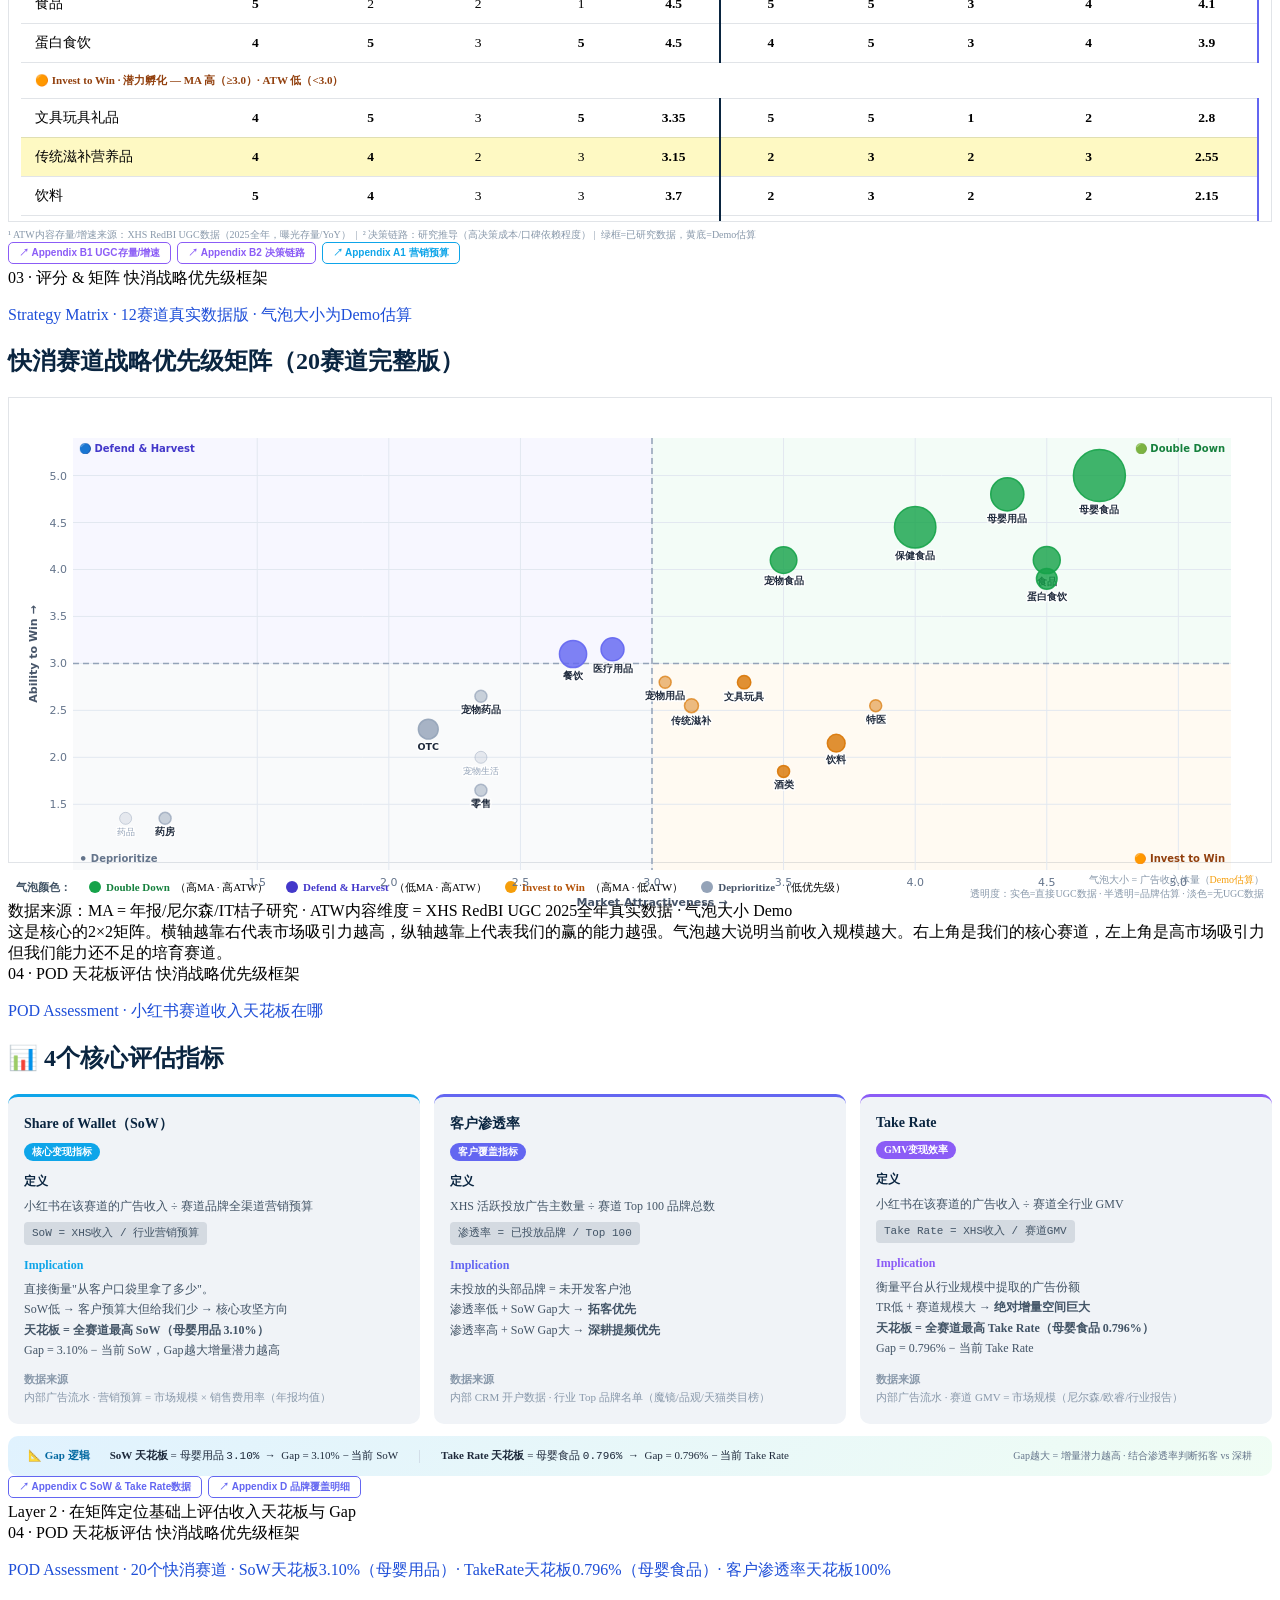
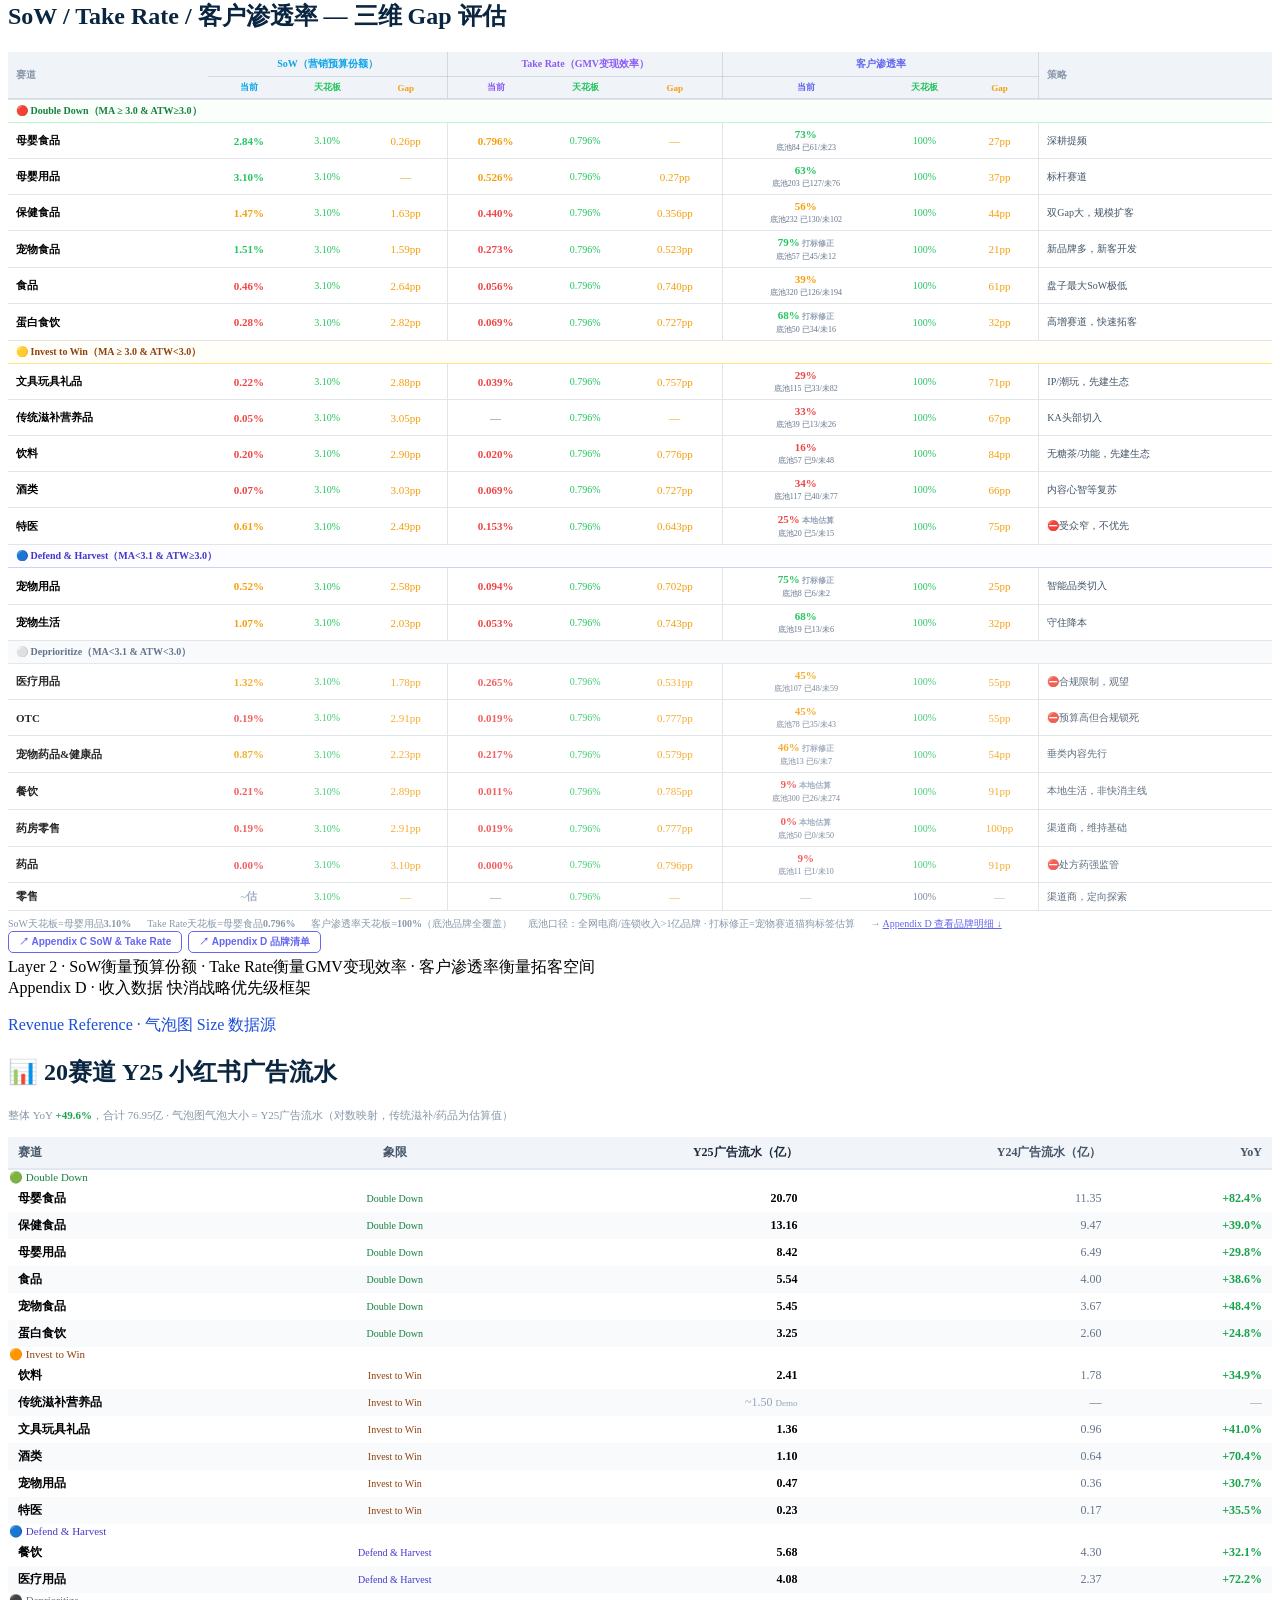
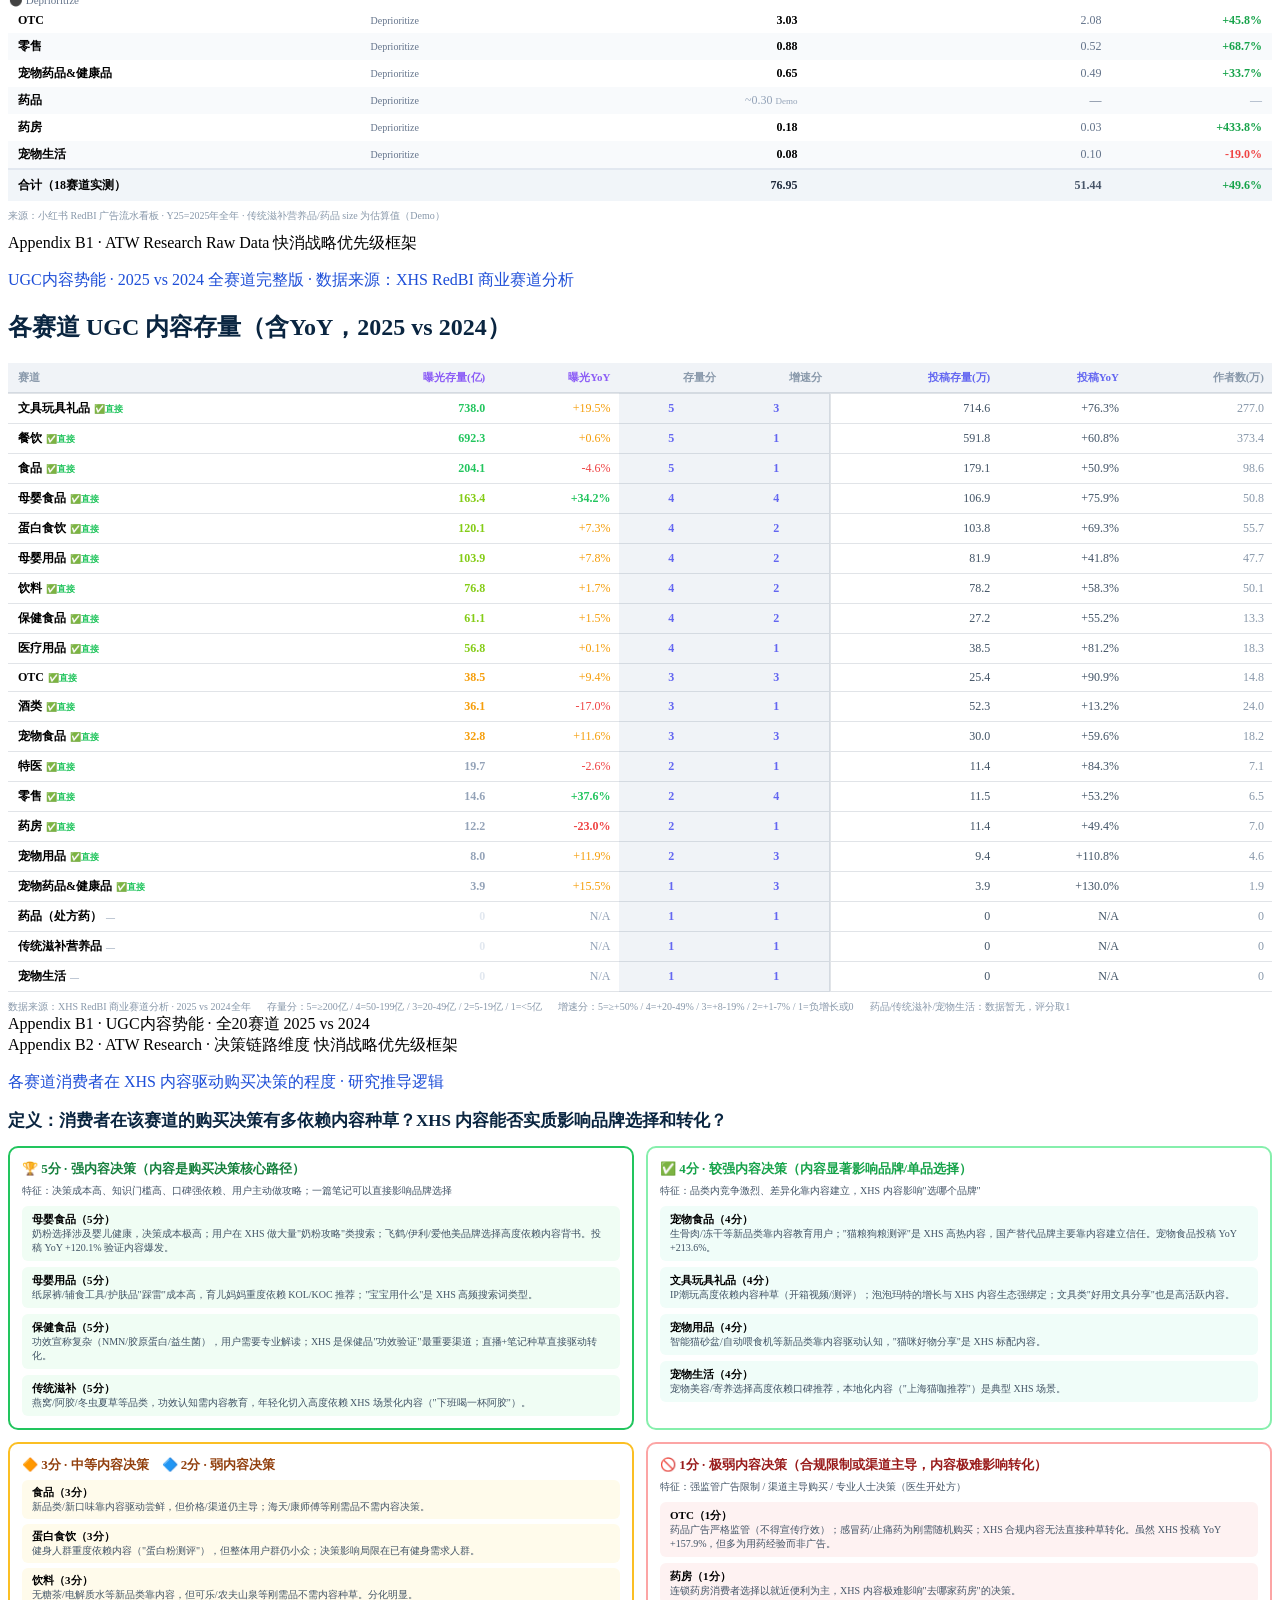
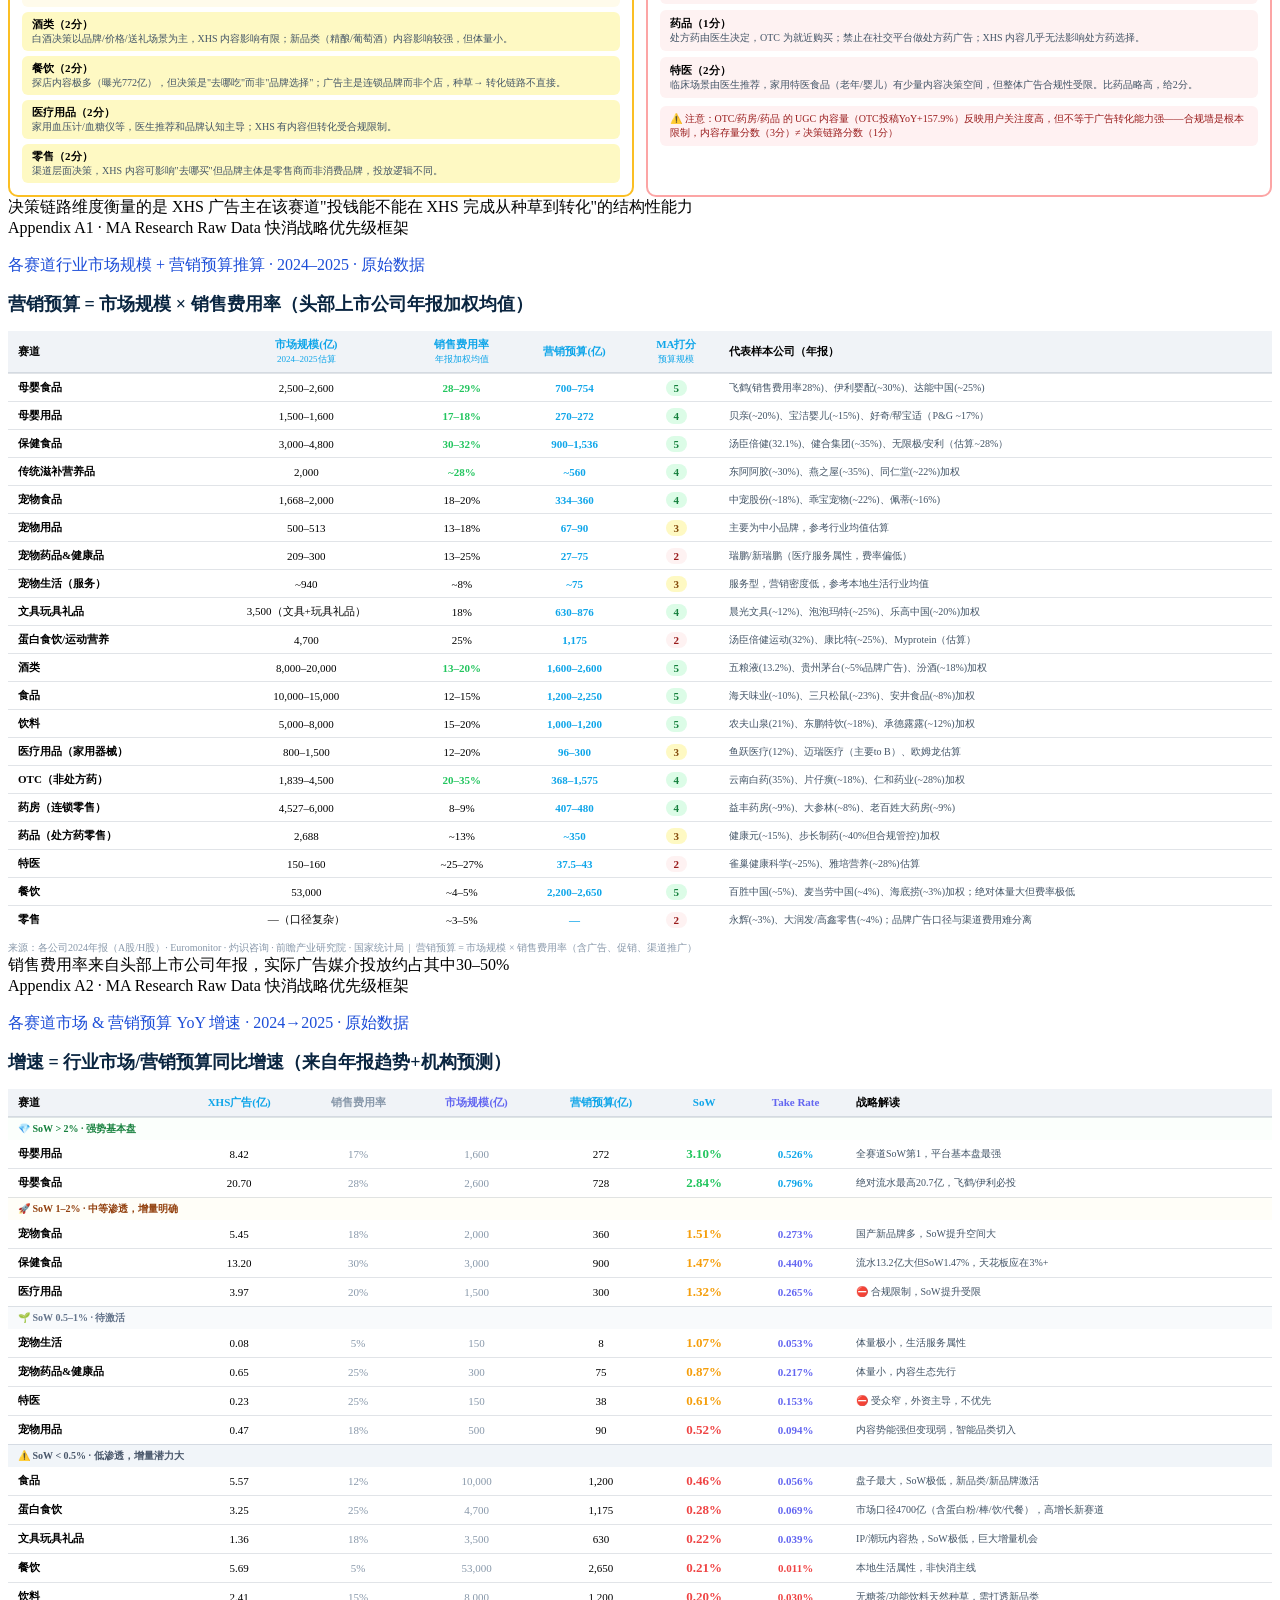
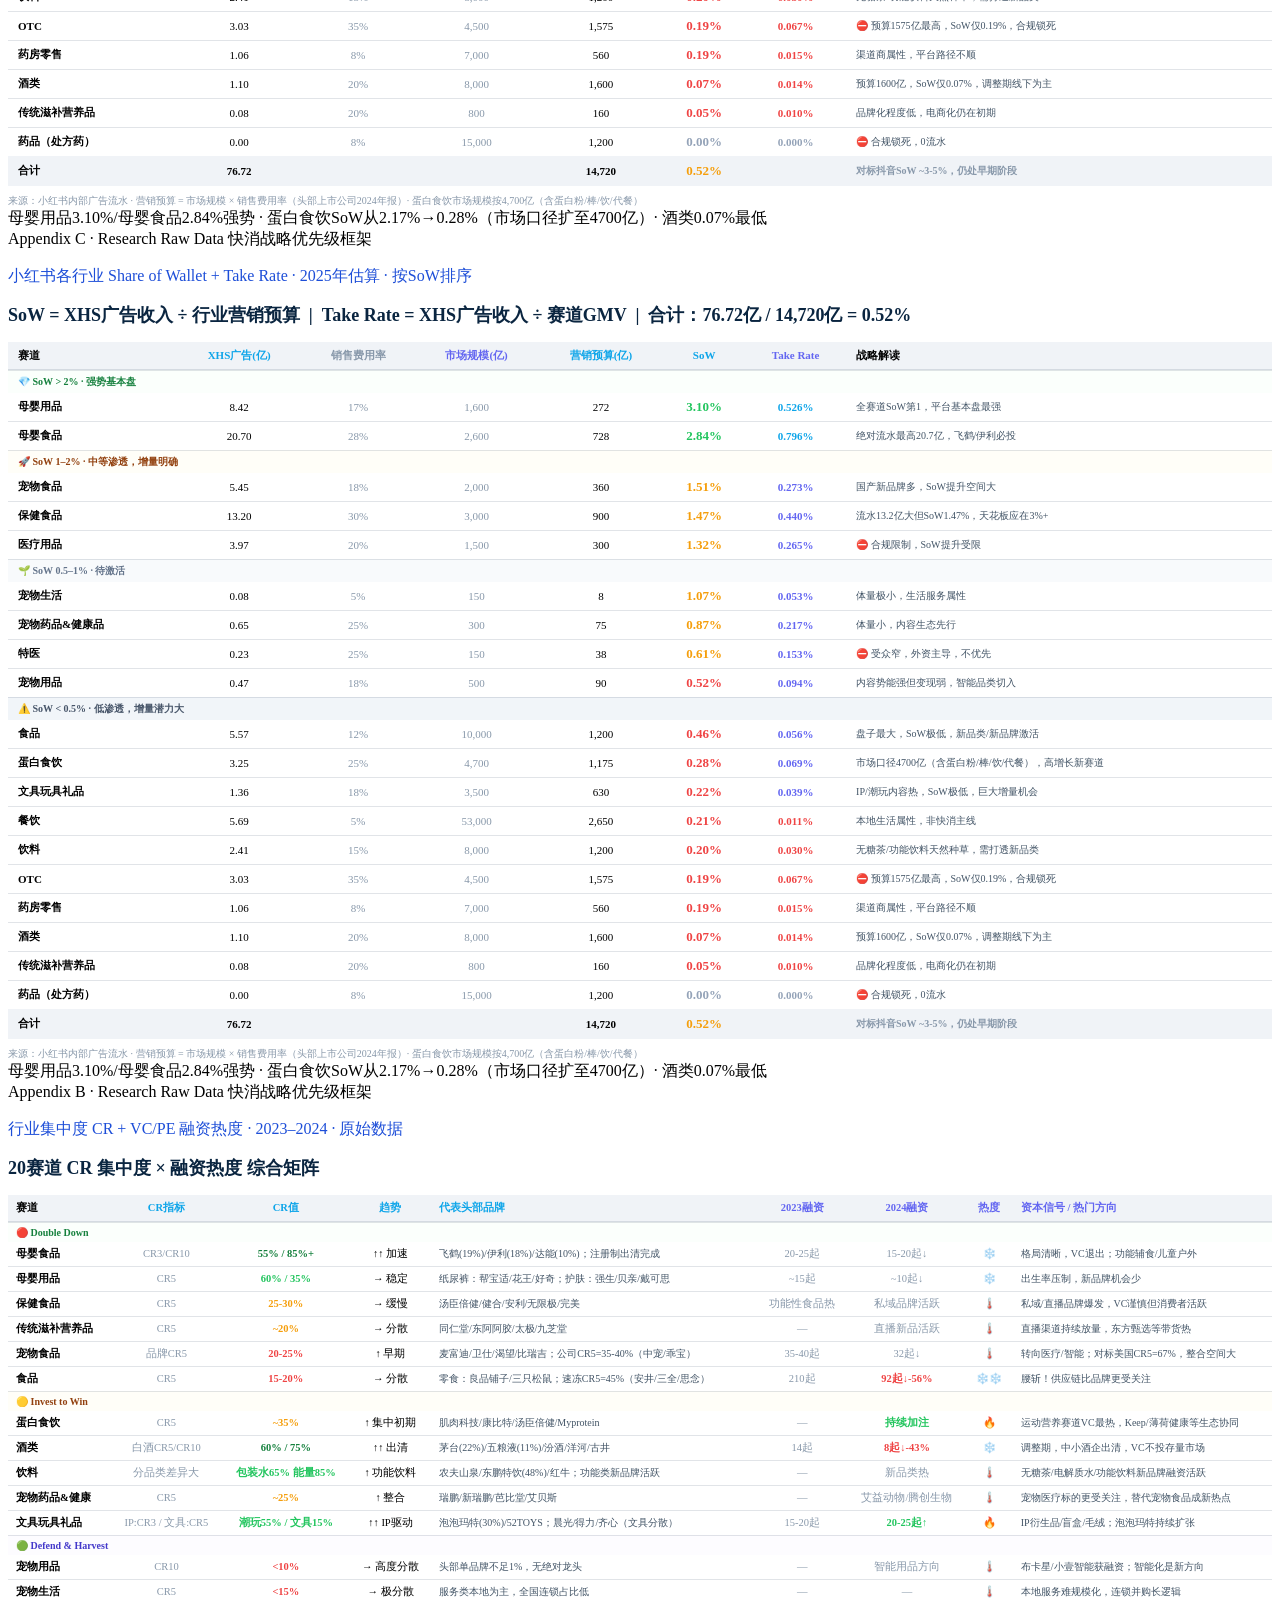
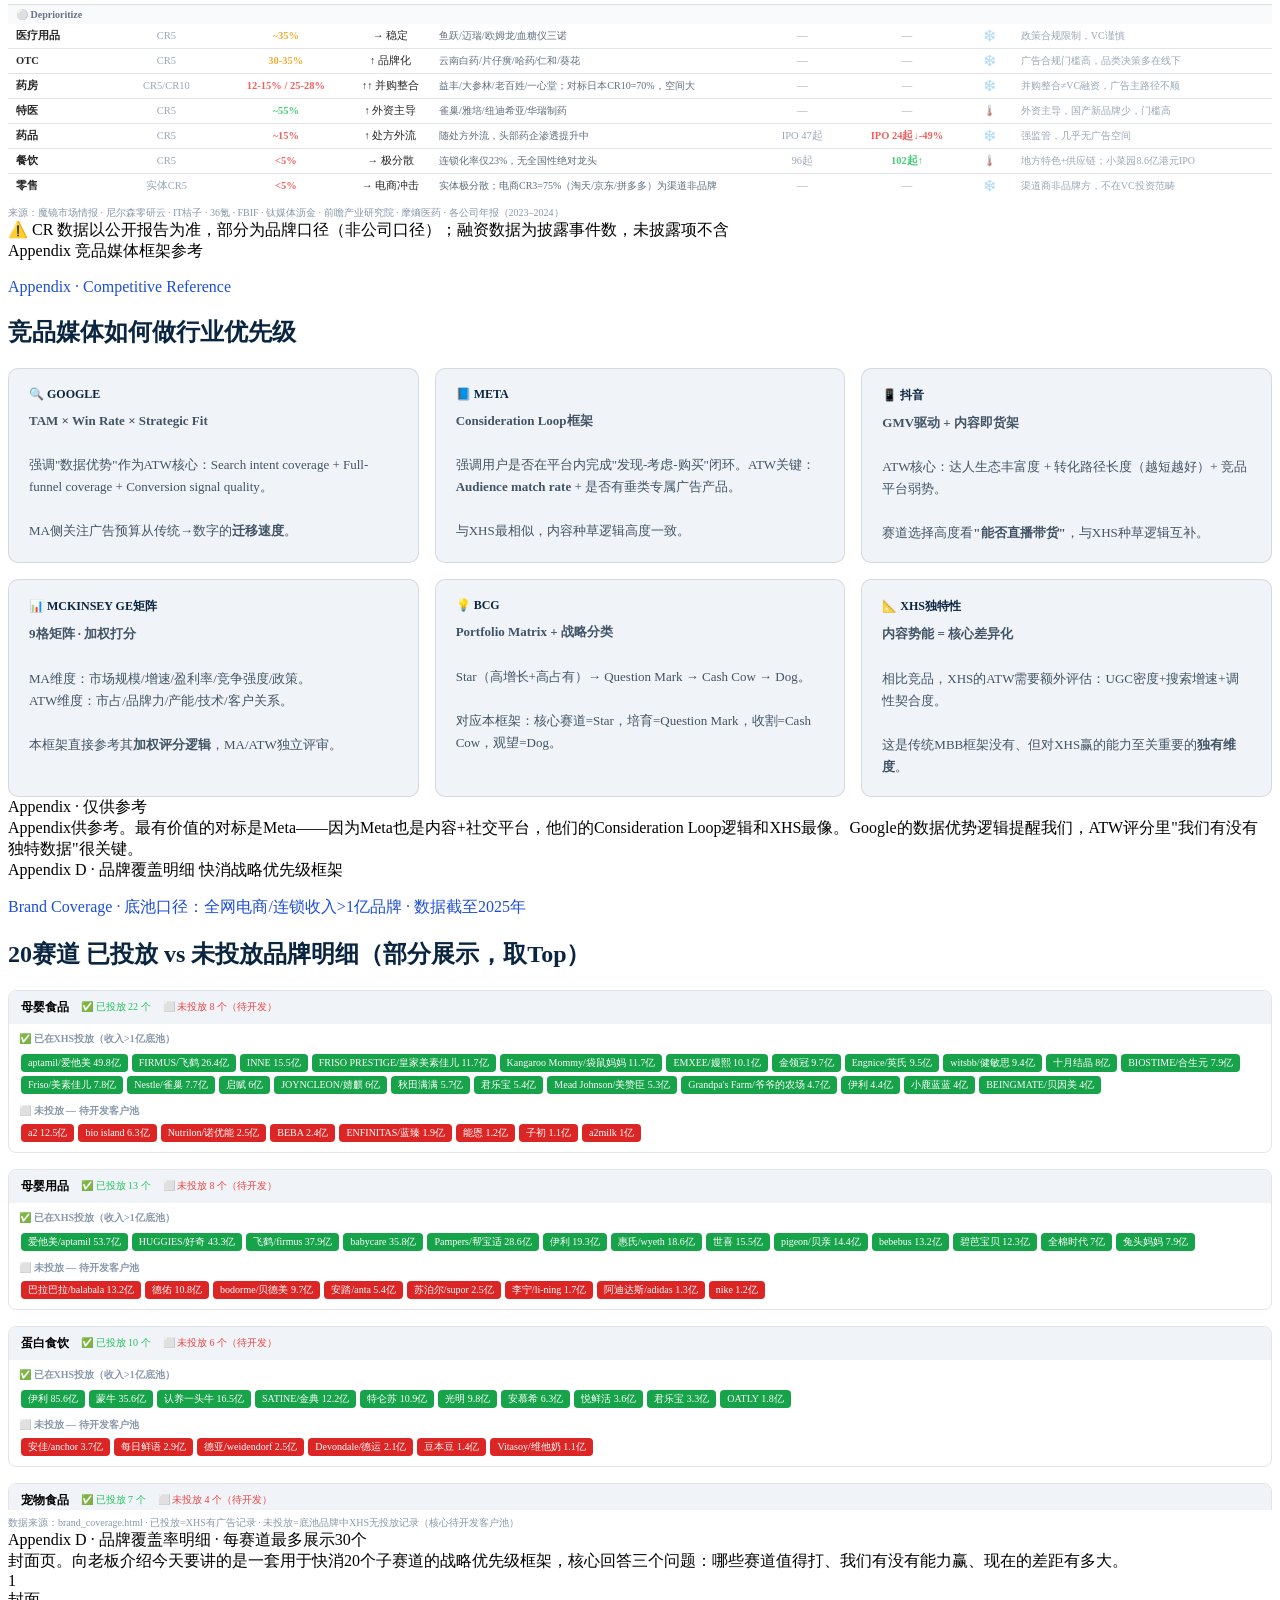
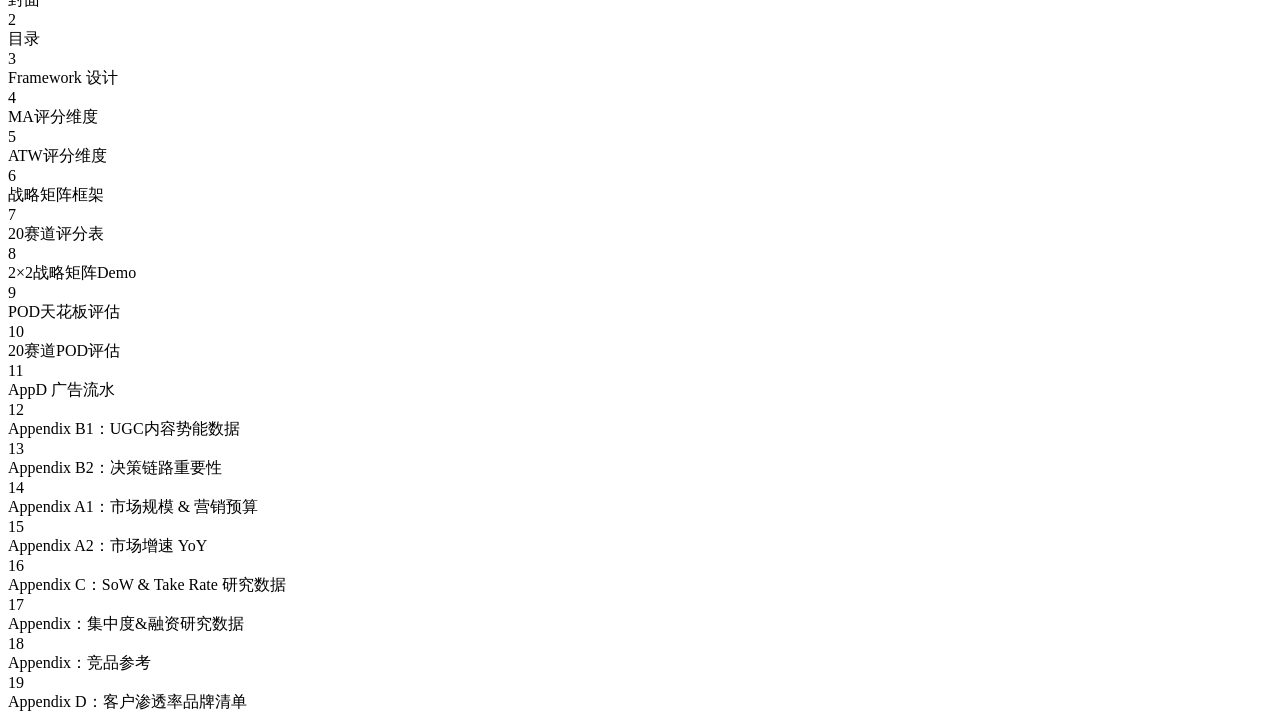
==== commit 13df0264: "fix: bubble size area-proportional to Y25 revenue (√rev×scale, min=6)" ====
--- a/index.html
+++ b/index.html
@@ -1,4 +1,4 @@
-<!-- cache-bust: 1778556357 -->
+<!-- cache-bust: 1778556589 -->
 <!DOCTYPE html>
 <html lang="zh-CN" data-theme="corporate-clean">
 <head>
@@ -2977,30 +2977,30 @@
   // 气泡大小 = Y25广告流水（亿），传统滋补/药品 size 为估算值（Demo）
   // 颜色 = 象限归属：绿=Double Down / 蓝=Defend & Harvest / 橙=Invest to Win / 灰=Deprioritize
   const data = [
-    // 🔴 Double Down（MA≥3.0 & ATW≥3.0）· bubble size = Y25广告流水
-    ['母婴食品', 4.70, 5.00, 22.0, '#16a34a', 0.9],
-    ['母婴用品', 4.35, 4.80, 19.2,  '#16a34a', 0.9],
-    ['保健食品', 4.00, 4.45, 20.6, '#16a34a', 0.9],
-    ['食品',    4.50, 4.10, 18.0,  '#16a34a', 0.9],
-    ['蛋白食饮', 4.50, 3.90, 16.3,  '#16a34a', 0.9],
-    ['宠物食品', 3.50, 4.10, 17.9,  '#16a34a', 0.9],
+    // 🔴 Double Down（MA≥3.0 & ATW≥3.0）· bubble r = √(Y25广告流水亿) × 5.71
+    ['母婴食品', 4.70, 5.00, 26.0, '#16a34a', 0.9],
+    ['母婴用品', 4.35, 4.80, 16.6,  '#16a34a', 0.9],
+    ['保健食品', 4.00, 4.45, 20.7, '#16a34a', 0.9],
+    ['食品',    4.50, 4.10, 13.5,  '#16a34a', 0.9],
+    ['蛋白食饮', 4.50, 3.90, 10.3,  '#16a34a', 0.9],
+    ['宠物食品', 3.50, 4.10, 13.3,  '#16a34a', 0.9],
     // 🟠 Invest to Win（MA≥3.0 & ATW<3.0）
-    ['酒类',    3.50, 1.85, 13.0,  '#d97706', 0.9],
-    ['特医',    3.85, 2.55, 8.2,  '#d97706', 0.7],
-    ['文具玩具', 3.35, 2.80, 13.7,  '#d97706', 0.9],
-    ['传统滋补', 3.15, 2.55, 14.0,  '#d97706', 0.7],
-    ['饮料',    3.70, 2.15, 15.4,  '#d97706', 0.9],
-    ['宠物用品', 3.05, 2.80, 10.4,  '#d97706', 0.7],
+    ['酒类',    3.50, 1.85, 6,  '#d97706', 0.9],
+    ['特医',    3.85, 2.55, 6,  '#d97706', 0.7],
+    ['文具玩具', 3.35, 2.80, 6.7,  '#d97706', 0.9],
+    ['传统滋补', 3.15, 2.55, 7.0,  '#d97706', 0.7],
+    ['饮料',    3.70, 2.15, 8.9,  '#d97706', 0.9],
+    ['宠物用品', 3.05, 2.80, 6,  '#d97706', 0.7],
     // 🔵 Defend & Harvest（MA<3.0 & ATW≥3.0）
-    ['餐饮',    2.70, 3.10, 18.0,  '#6366f1', 0.9],
-    ['医疗用品', 2.85, 3.15, 17.0,  '#6366f1', 0.9],
+    ['餐饮',    2.70, 3.10, 13.6,  '#6366f1', 0.9],
+    ['医疗用品', 2.85, 3.15, 11.5,  '#6366f1', 0.9],
     // ⚫ Deprioritize（MA<3.0 & ATW<3.0）
-    ['OTC',     2.15, 2.30, 16.1,  '#94a3b8', 0.9],
-    ['宠物药品', 2.35, 2.65, 11.4,  '#94a3b8', 0.7],
-    ['宠物生活', 2.35, 2.00, 5.0,  '#94a3b8', 0.45],
-    ['零售',    2.35, 1.65, 12.3,  '#94a3b8', 0.7],
-    ['药房',    1.15, 1.35, 7.5,  '#94a3b8', 0.7],
-    ['药品',    1.00, 1.35, 9.0,  '#94a3b8', 0.45],
+    ['OTC',     2.15, 2.30, 9.9,  '#94a3b8', 0.9],
+    ['宠物药品', 2.35, 2.65, 6,  '#94a3b8', 0.7],
+    ['宠物生活', 2.35, 2.00, 6,  '#94a3b8', 0.45],
+    ['零售',    2.35, 1.65, 6,  '#94a3b8', 0.7],
+    ['药房',    1.15, 1.35, 6,  '#94a3b8', 0.7],
+    ['药品',    1.00, 1.35, 6,  '#94a3b8', 0.45],
   ];
 
   // ── 坐标系 ──
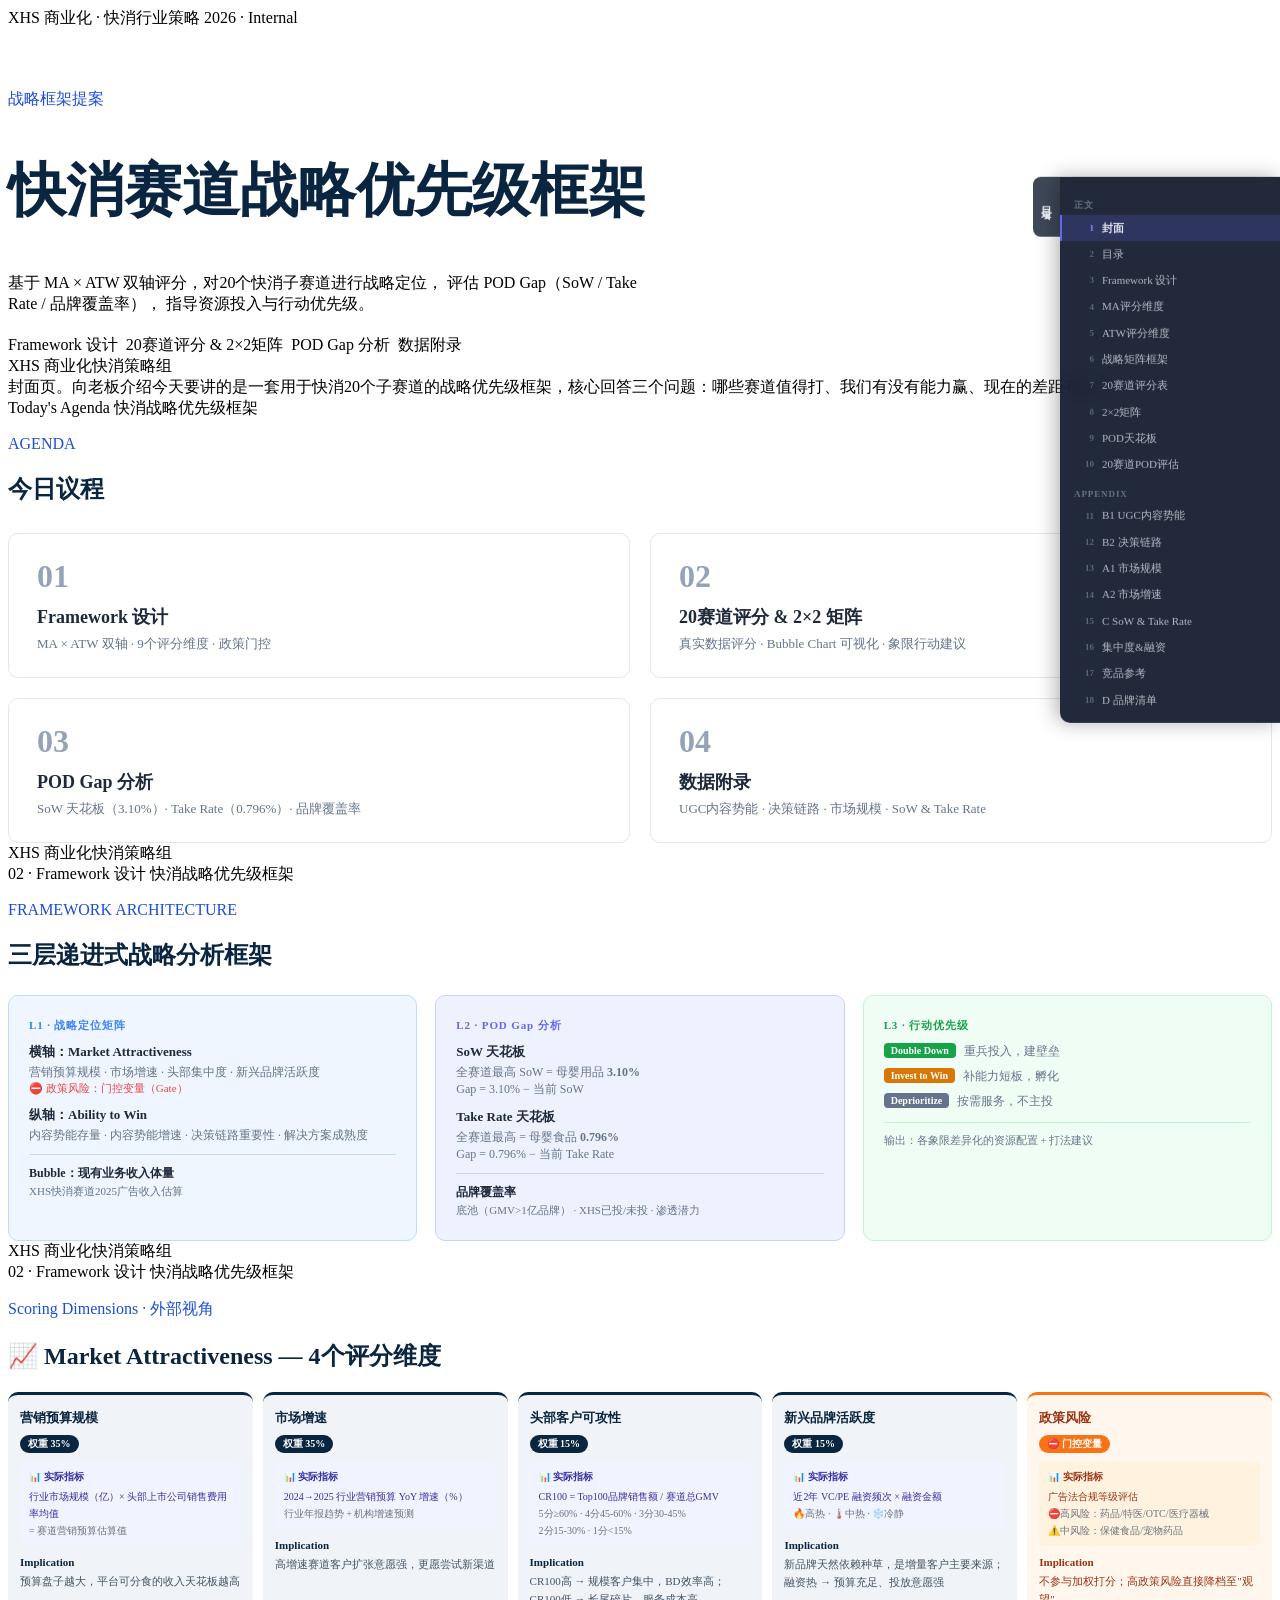
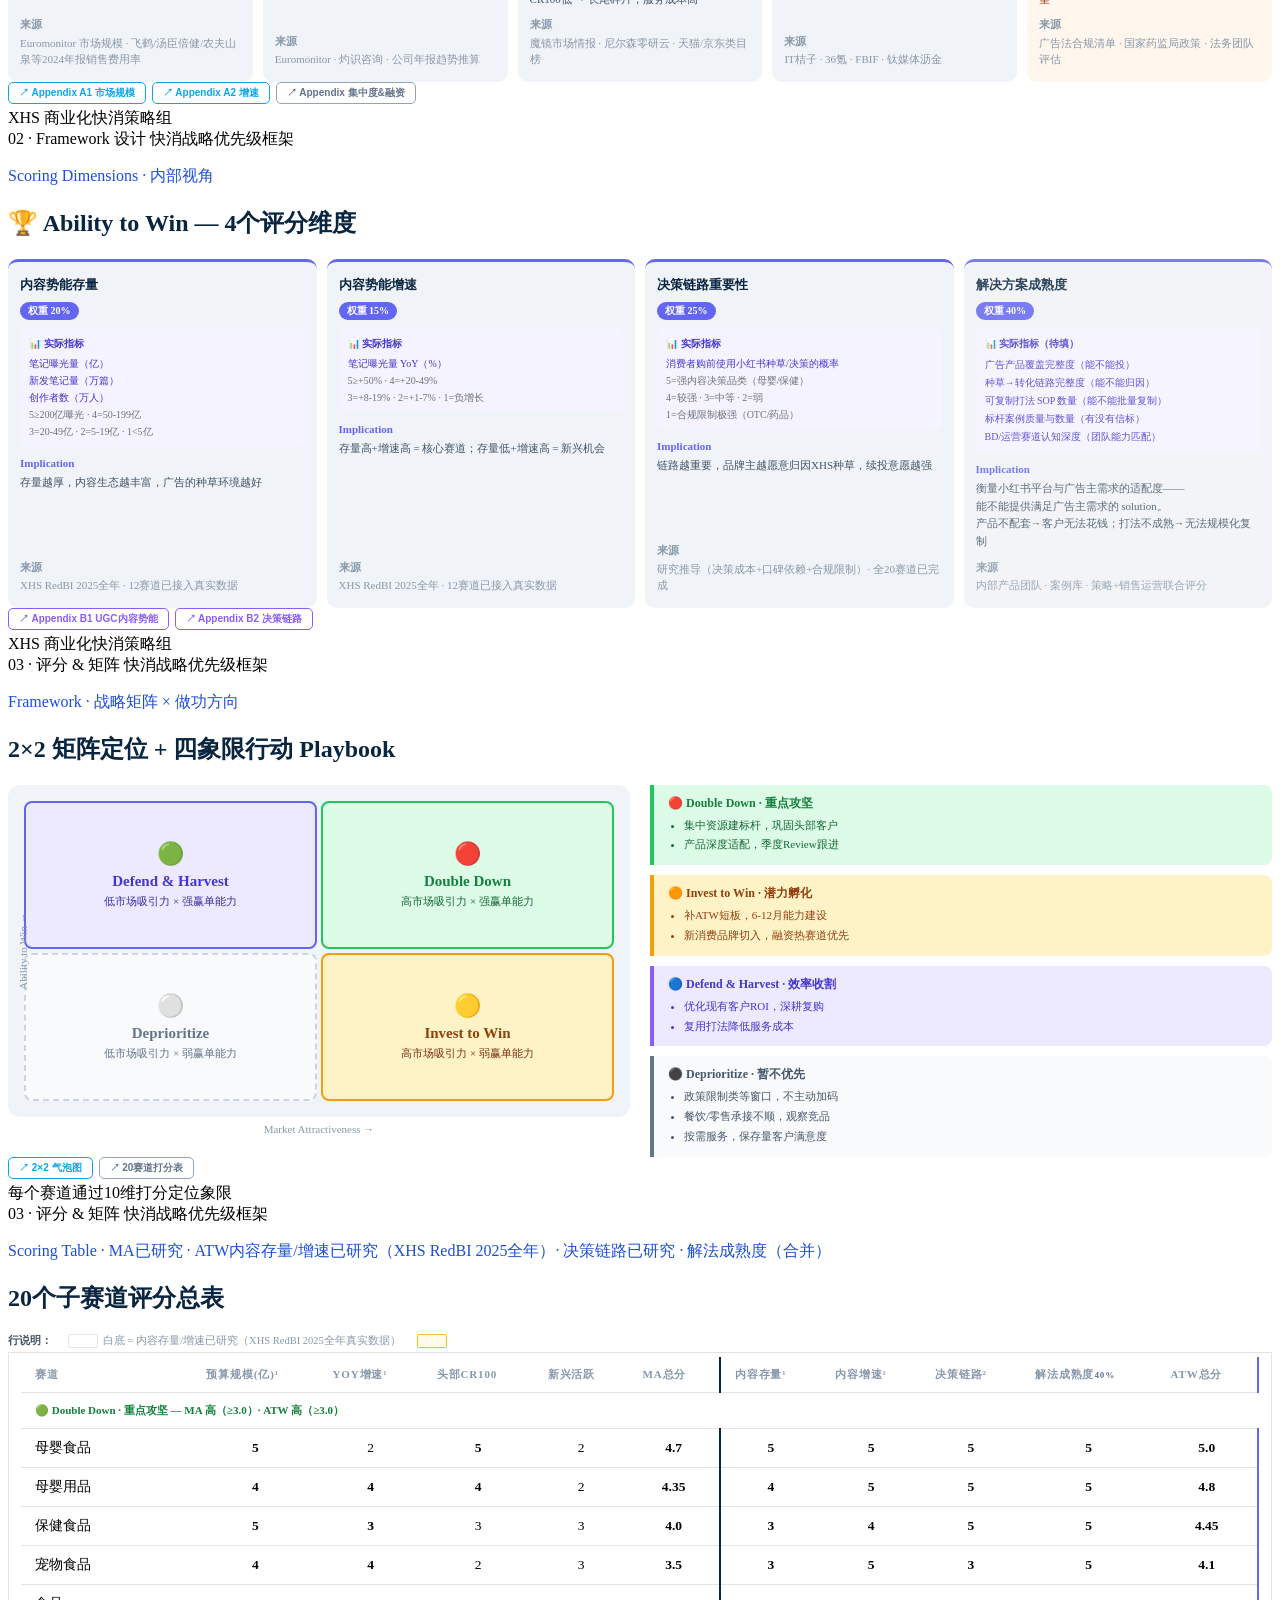
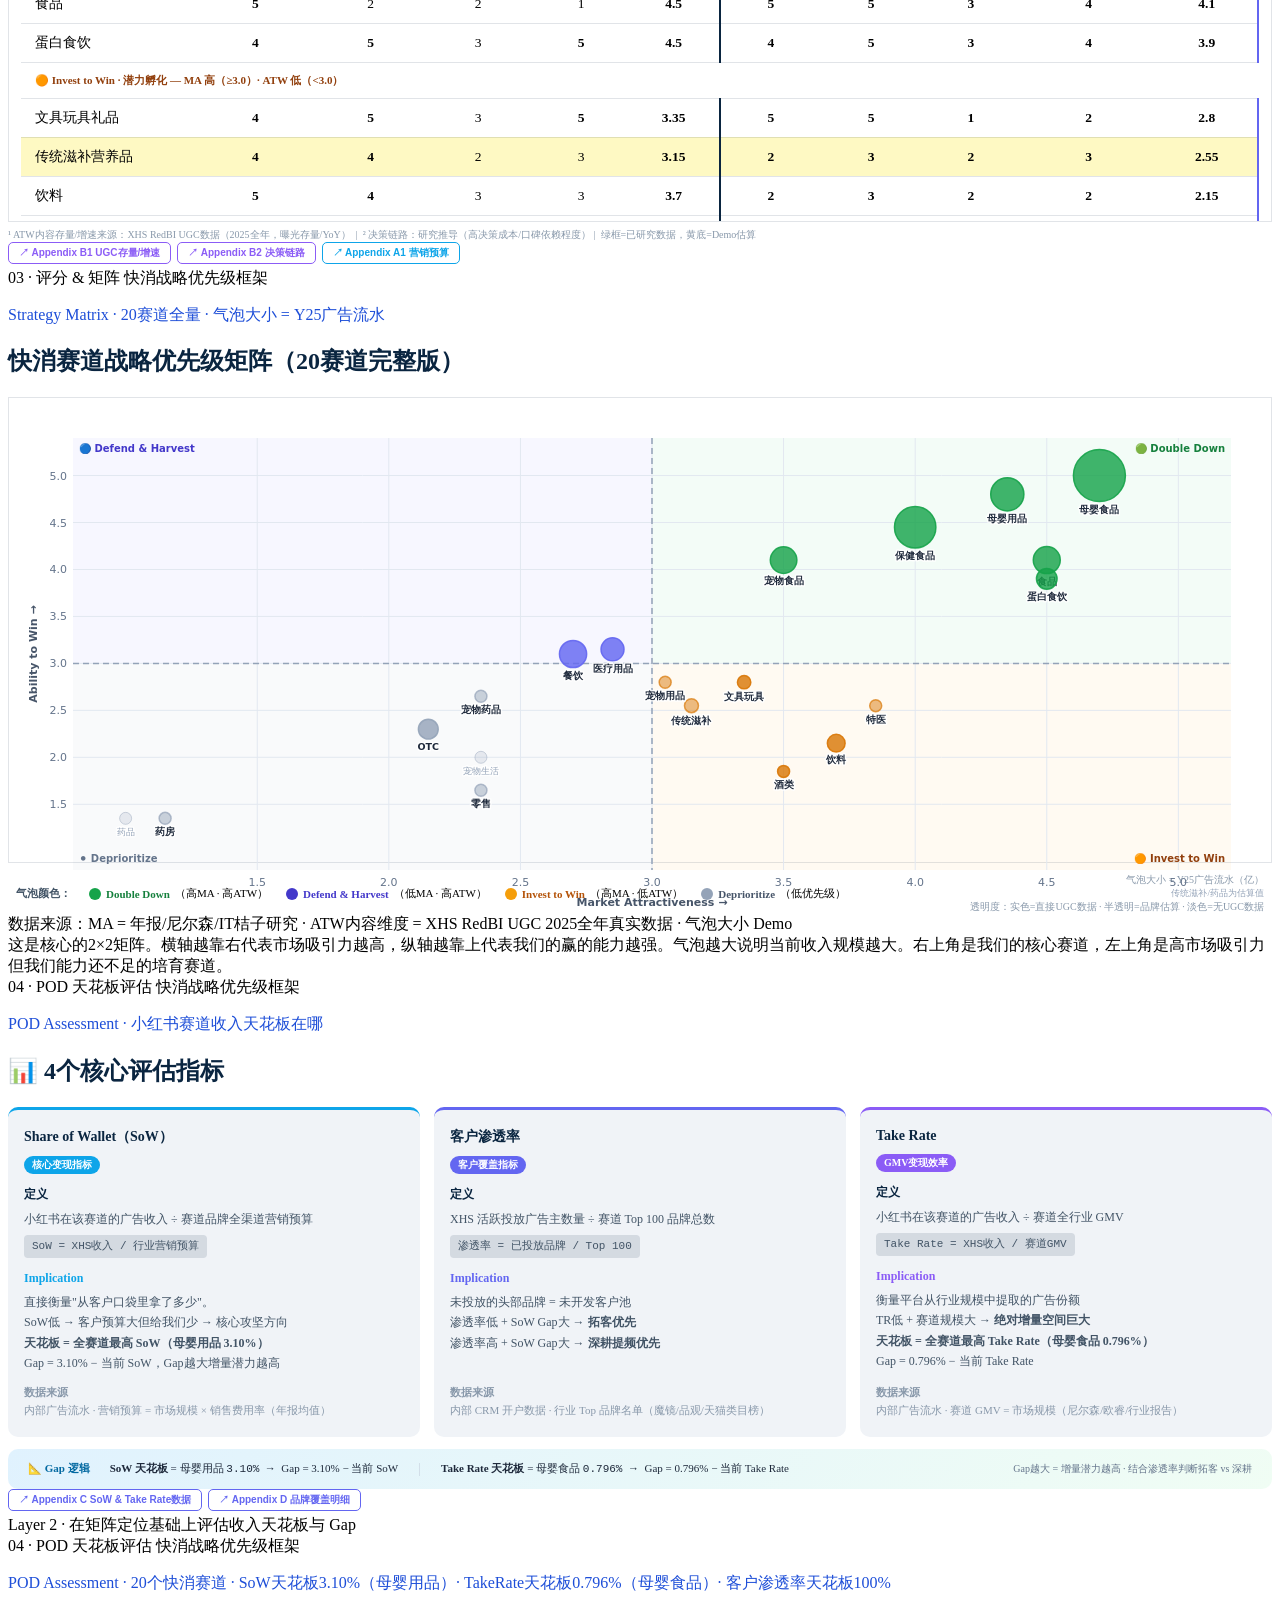
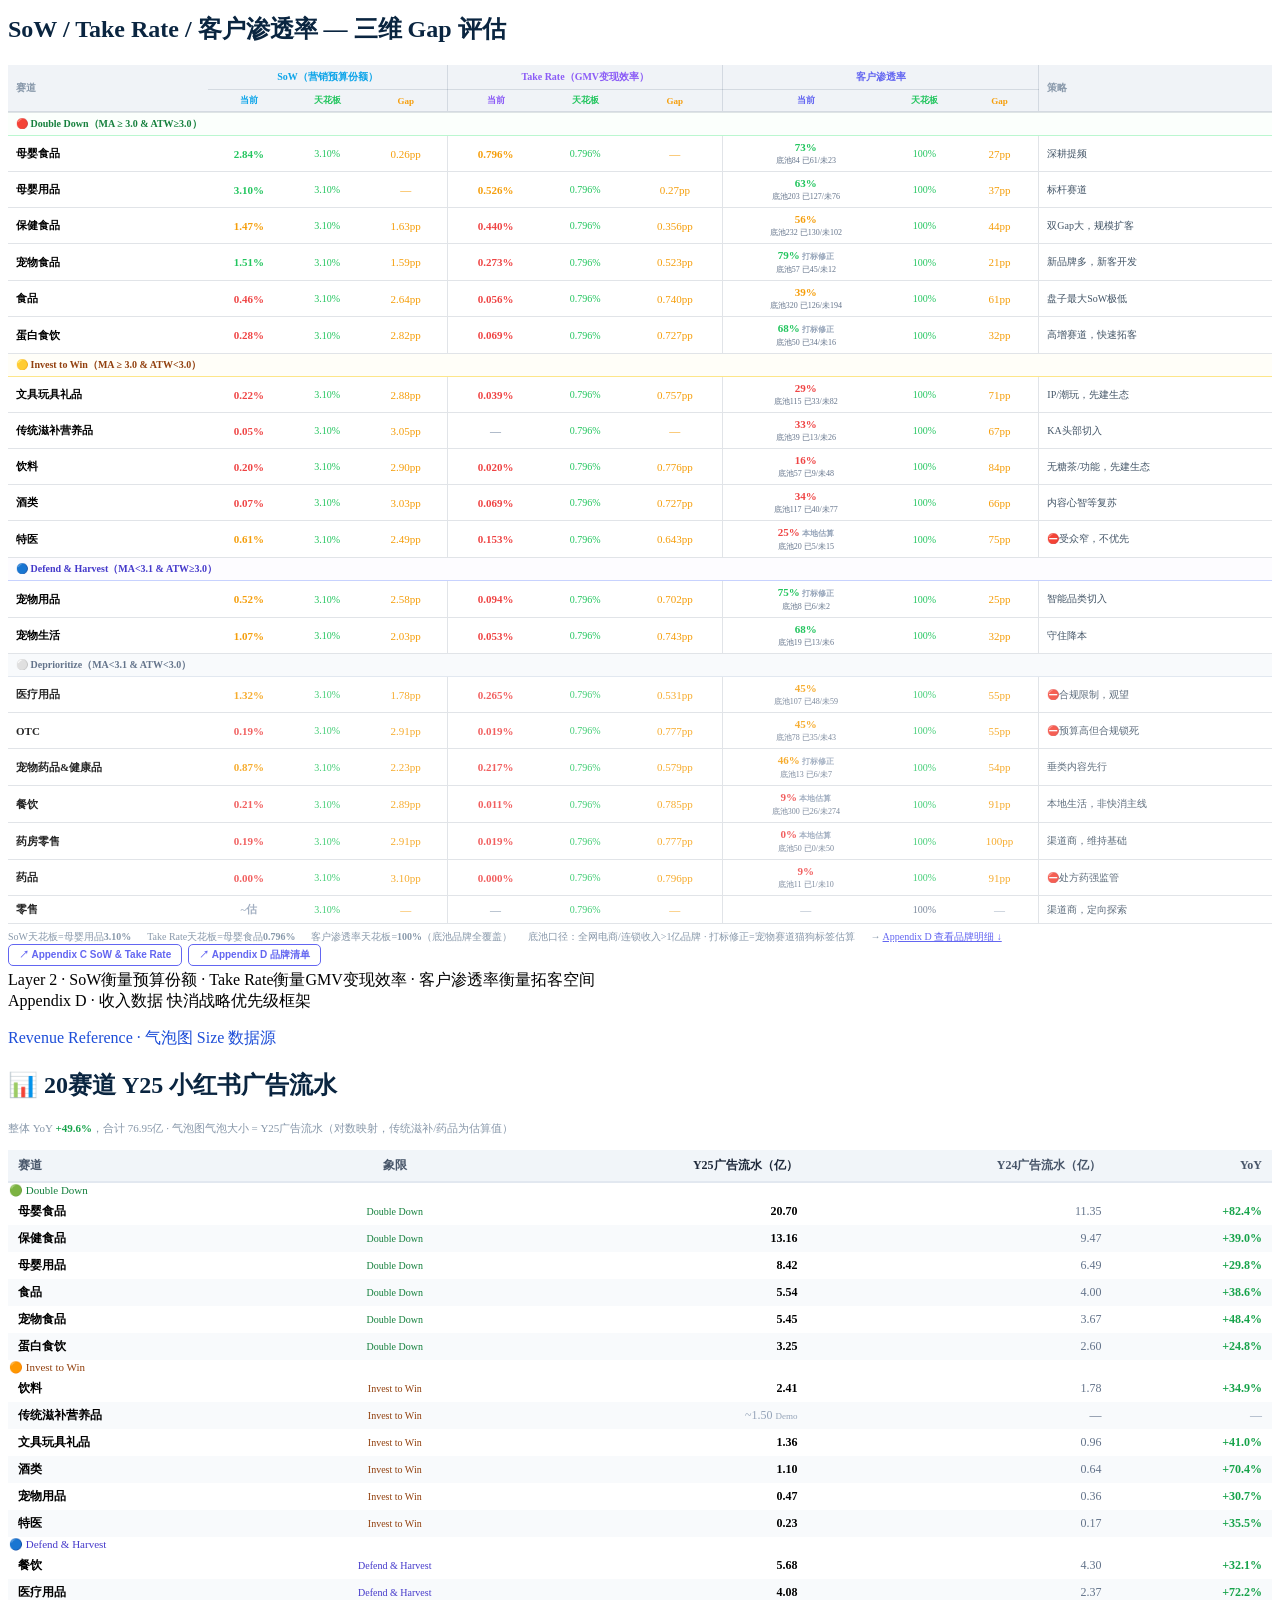
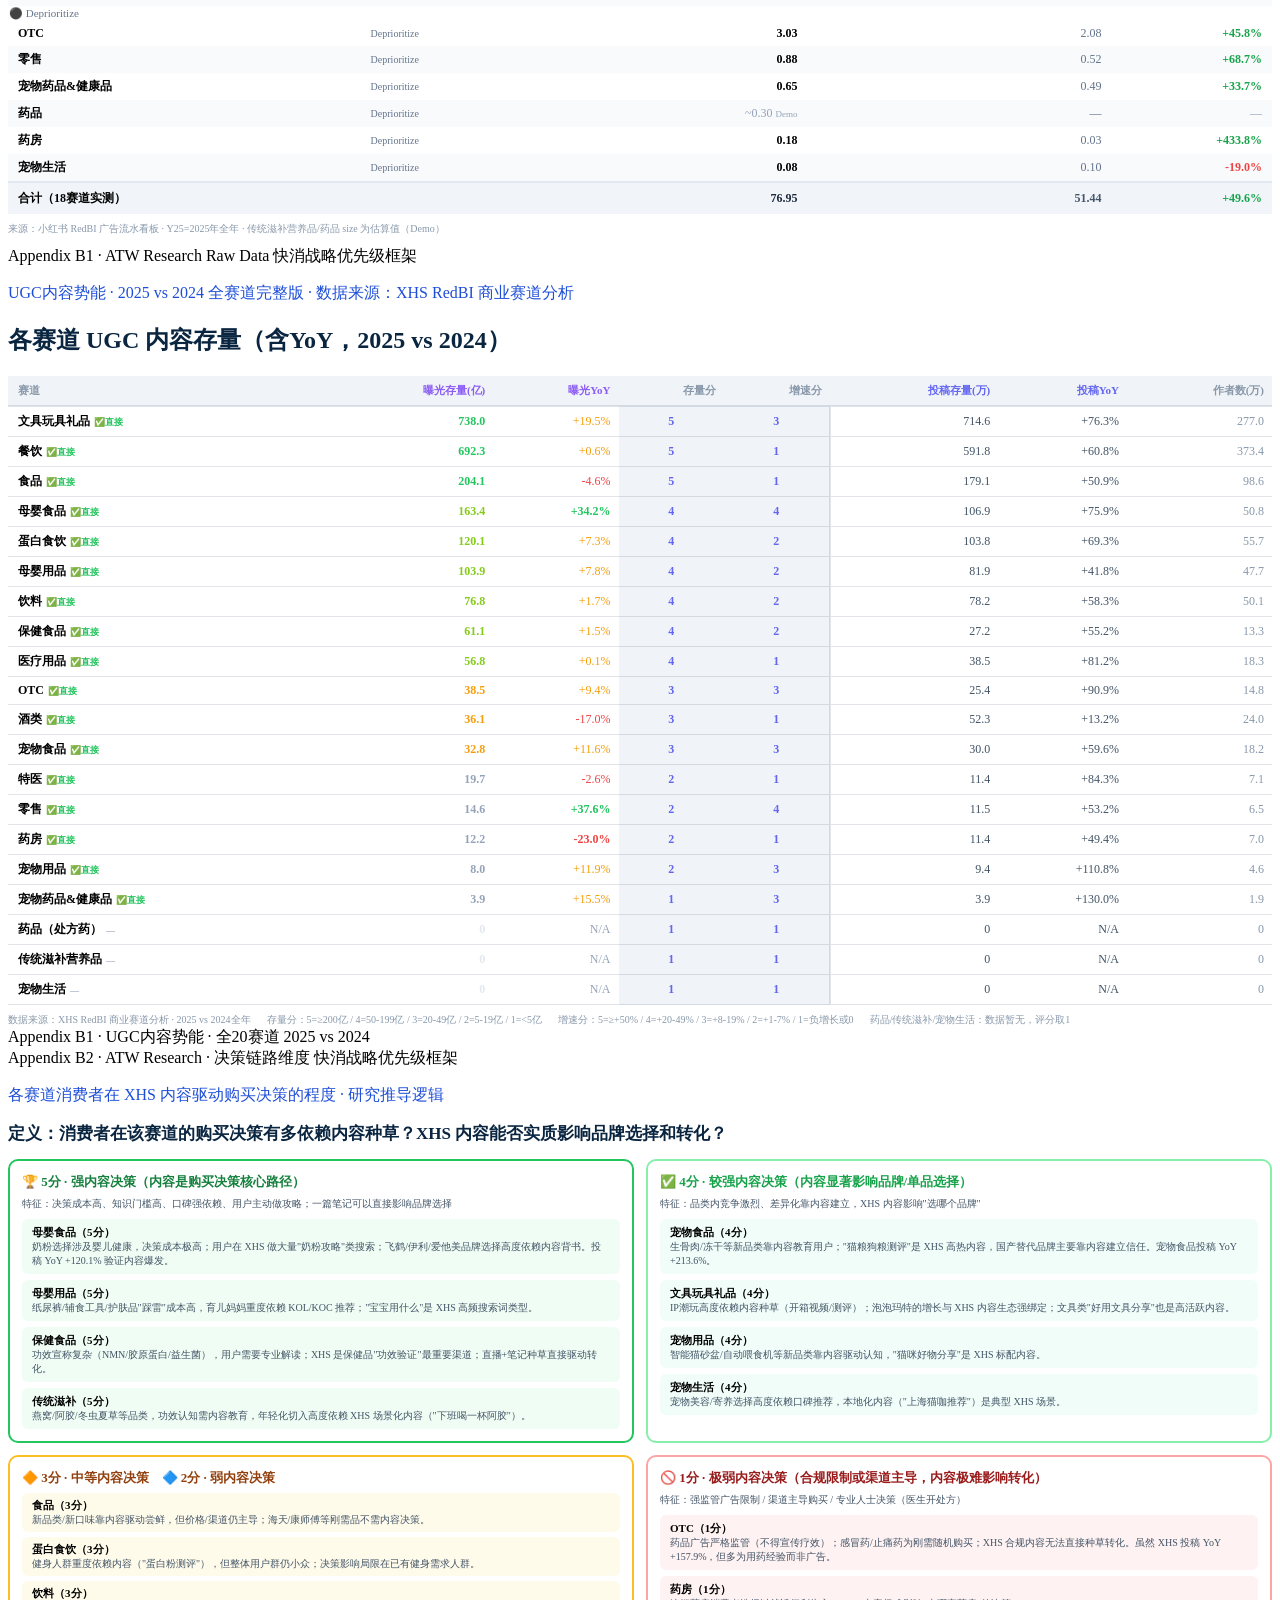
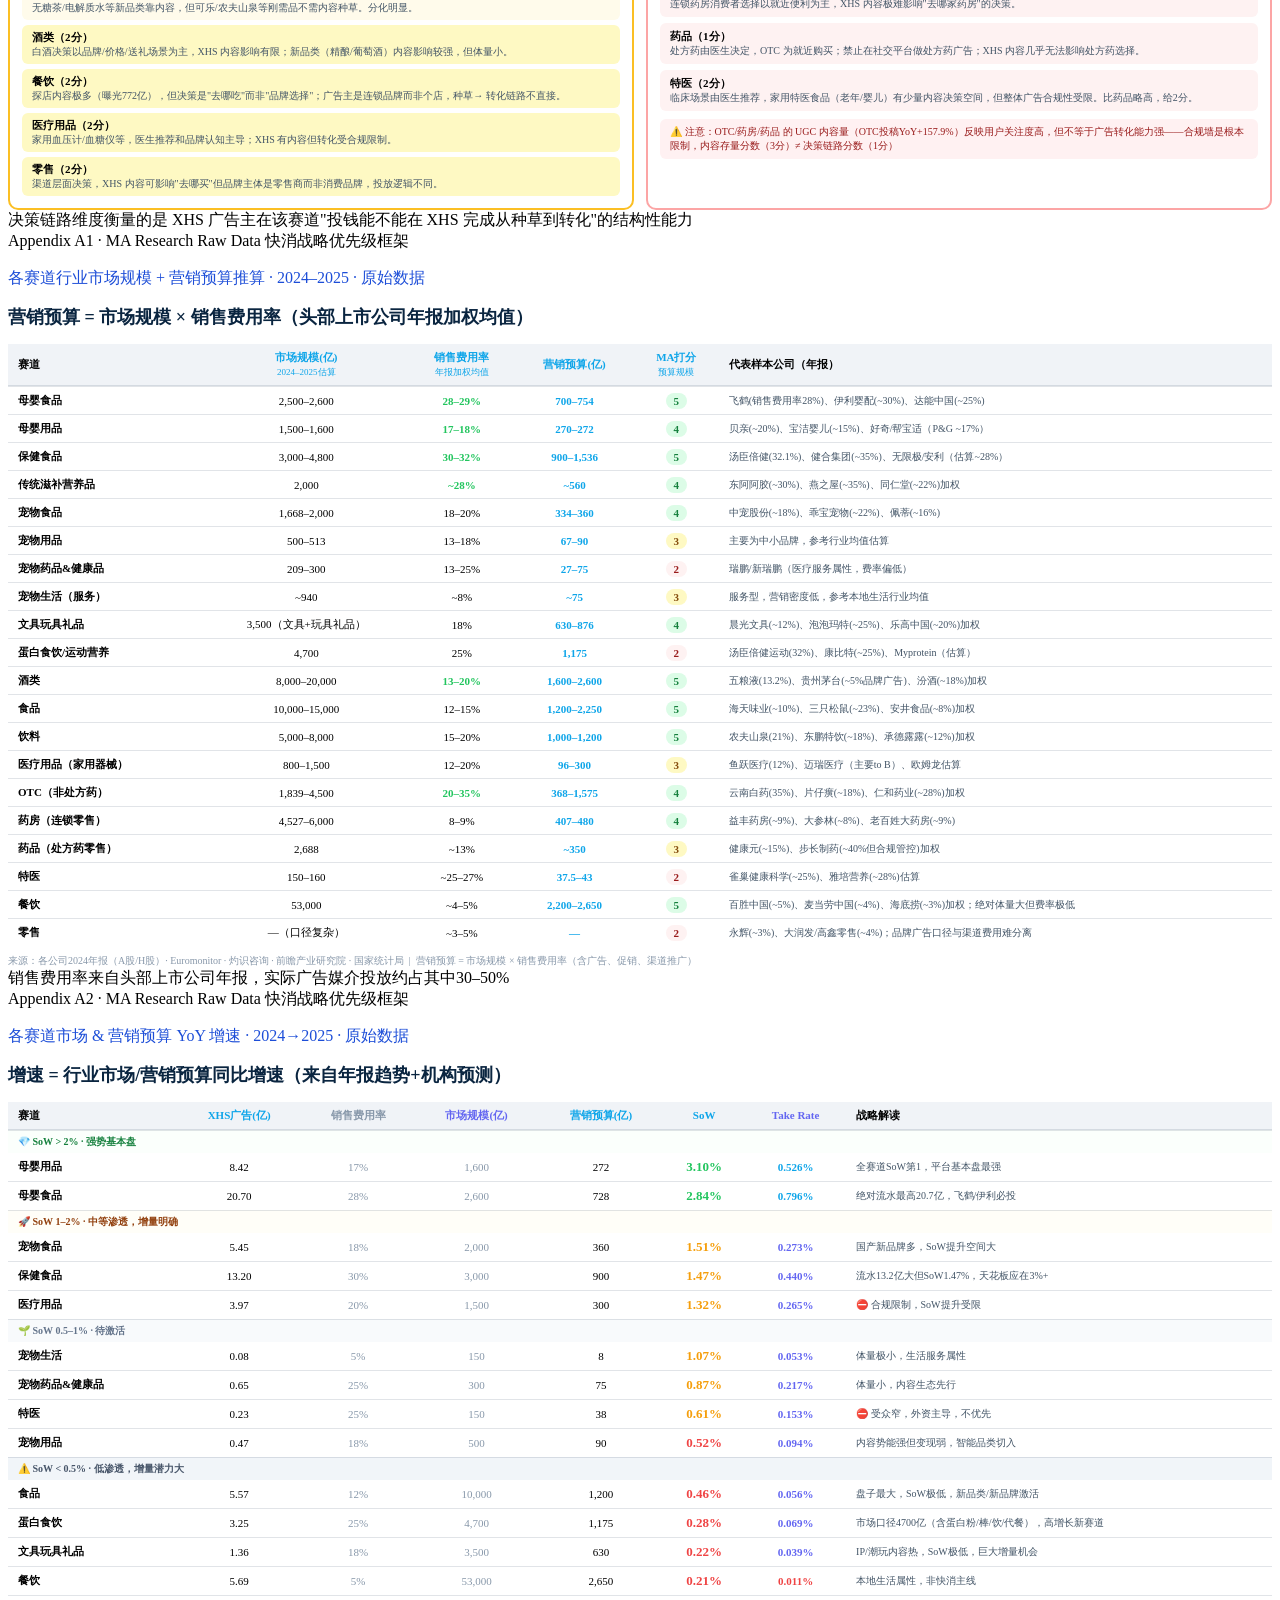
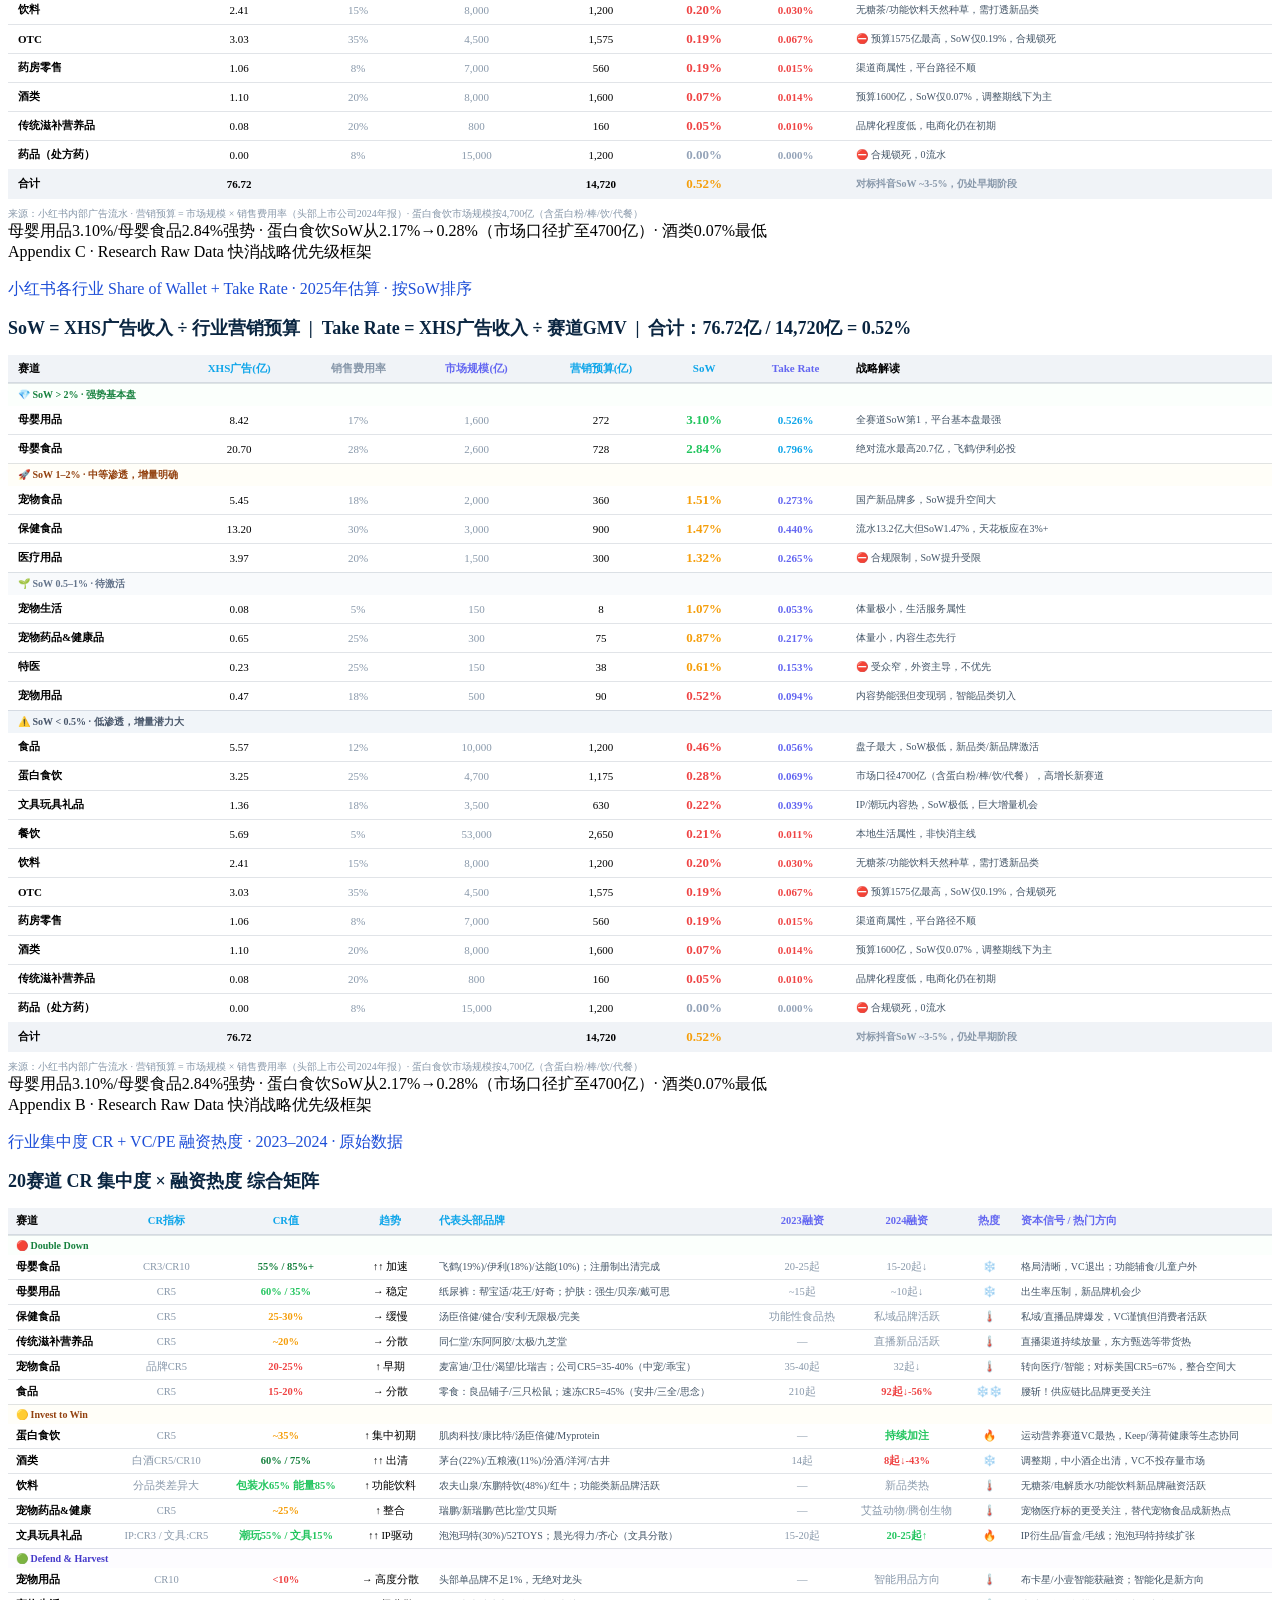
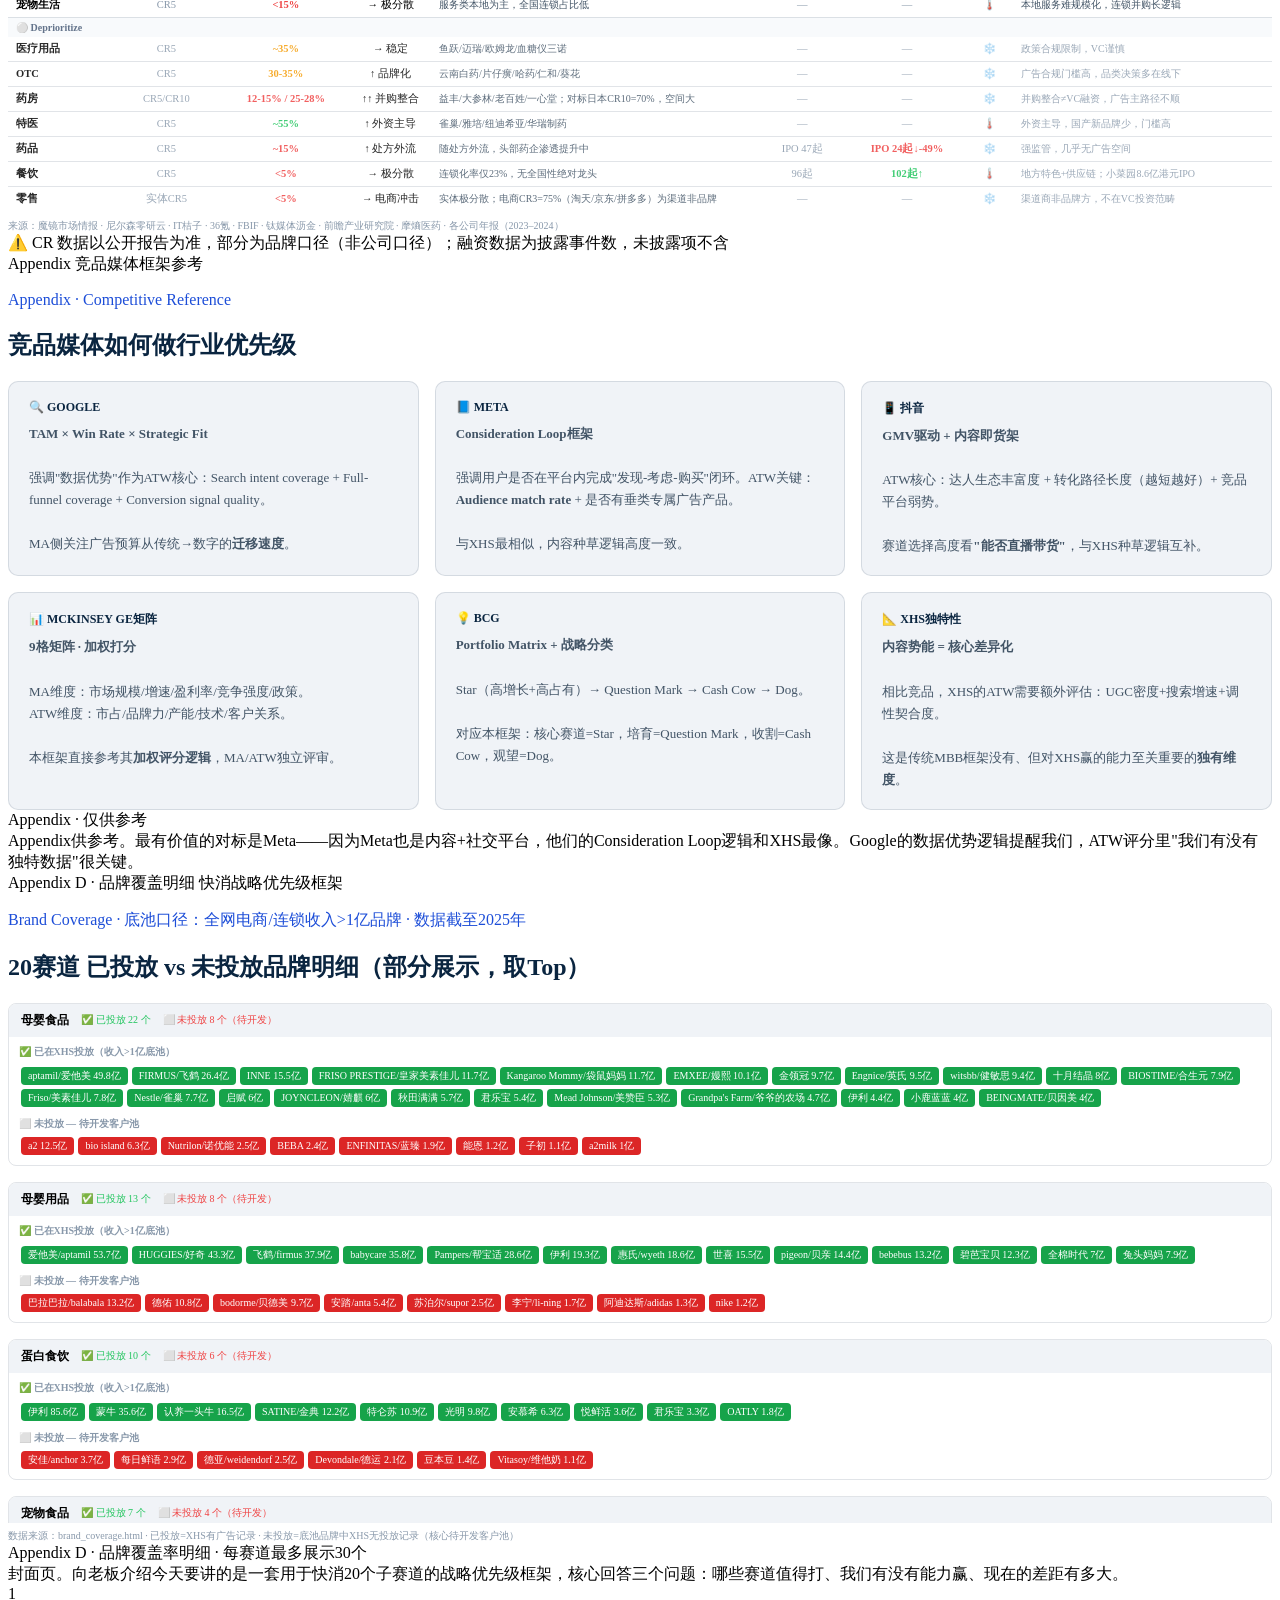
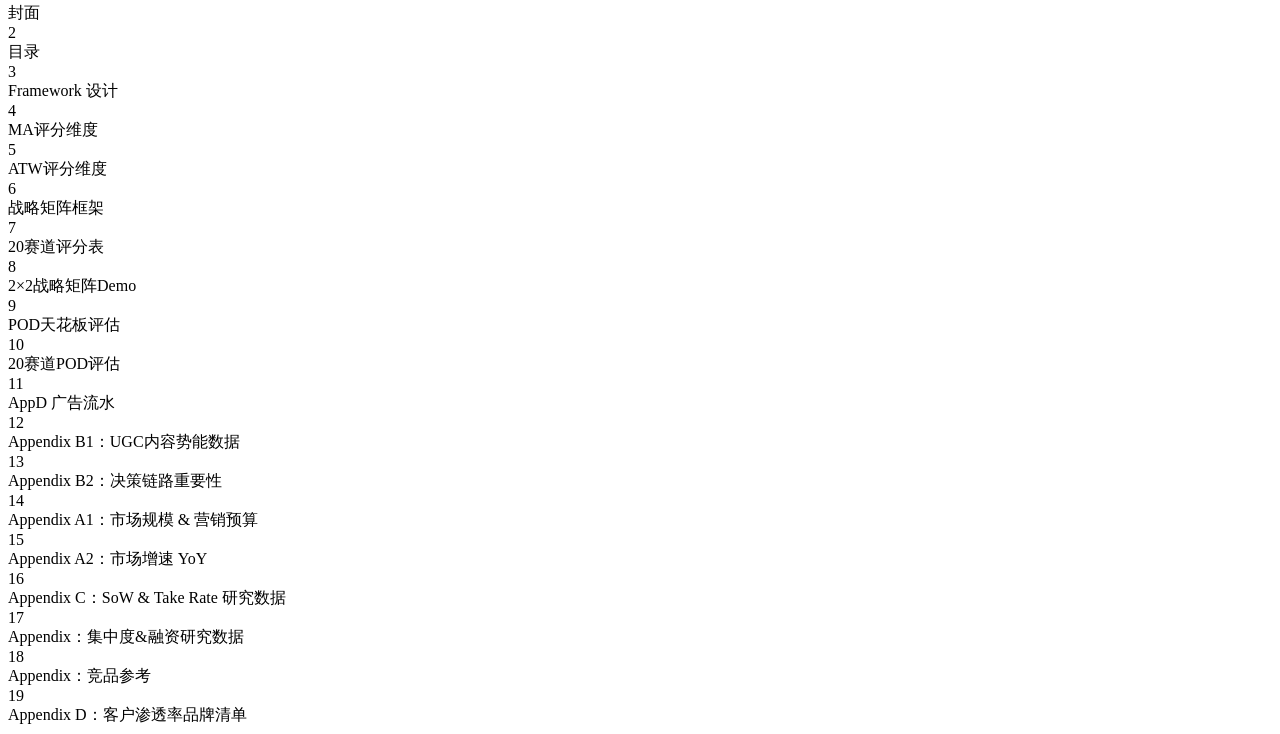
==== commit 8d5ecece: "fix: remove Demo label from bubble chart, update size description to Y25 ad revenue" ====
--- a/index.html
+++ b/index.html
@@ -1,4 +1,4 @@
-<!-- cache-bust: 1778556589 -->
+<!-- cache-bust: 1778557249 -->
 <!DOCTYPE html>
 <html lang="zh-CN" data-theme="corporate-clean">
 <head>
@@ -913,7 +913,7 @@
     <span class="eyebrow">03 · 评分 & 矩阵</span>
     <span class="eyebrow">快消战略优先级框架</span>
   </div>
-  <p class="kicker">Strategy Matrix · 12赛道真实数据版 · 气泡大小为Demo估算</p>
+  <p class="kicker">Strategy Matrix · 20赛道全量 · 气泡大小 = Y25广告流水</p>
   <h2 class="h2">快消赛道战略优先级矩阵（20赛道完整版）</h2>
   <div class="card mt-m" style="padding:16px 16px 8px;position:relative;">
     <div id="bubble-wrap">
@@ -942,7 +942,7 @@
       </span>
     </div>
     <div style="font-size:10px;color:var(--text-3);text-align:right;">
-      气泡大小 = 广告收入体量（<span style="color:#f59e0b;">Demo估算</span>）<br>
+      气泡大小 = Y25广告流水（亿）<br><span style="font-size:9px;color:#94a3b8;">传统滋补/药品为估算值</span><br>
       透明度：实色=直接UGC数据 · 半透明=品牌估算 · 淡色=无UGC数据
     </div>
   </div>
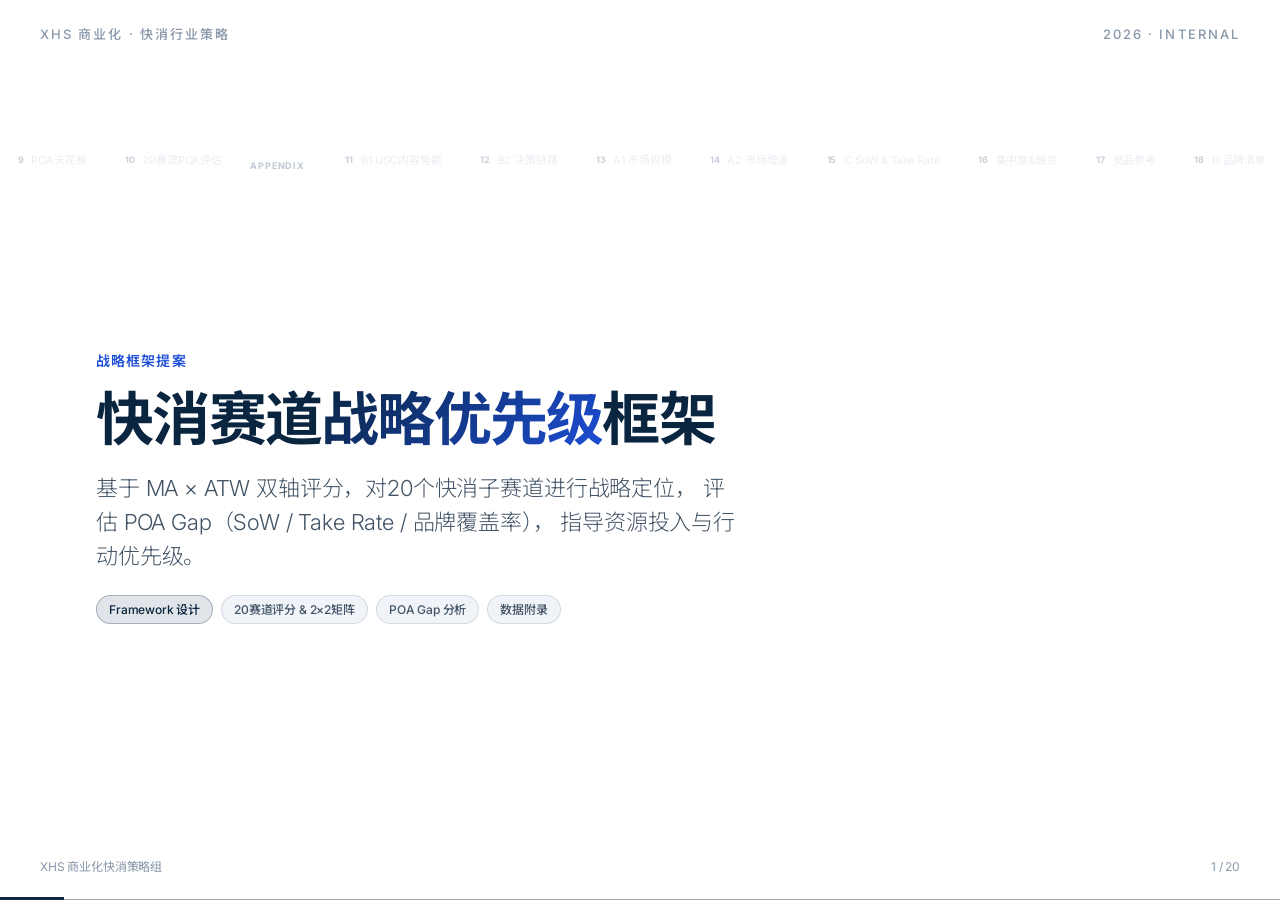
==== commit 7ddce921: "feat: POD→POA, add cap amount cols, add ByteDance benchmark slide" ====
--- a/index.html
+++ b/index.html
@@ -1,4 +1,4 @@
-<!-- cache-bust: 1778557249 -->
+<!-- cache-bust: 1778584023 -->
 <!DOCTYPE html>
 <html lang="zh-CN" data-theme="corporate-clean">
 <head>
@@ -216,13 +216,13 @@
     </h1>
     <p class="lede" style="max-width:640px;margin-top:16px;">
       基于 MA × ATW 双轴评分，对20个快消子赛道进行战略定位，
-      评估 POD Gap（SoW / Take Rate / 品牌覆盖率），
+      评估 POA Gap（SoW / Take Rate / 品牌覆盖率），
       指导资源投入与行动优先级。
     </p>
     <div class="pill-row" style="margin-top:20px;">
       <span class="pill pill-accent">Framework 设计</span>
       <span class="pill">20赛道评分 &amp; 2×2矩阵</span>
-      <span class="pill">POD Gap 分析</span>
+      <span class="pill">POA Gap 分析</span>
       <span class="pill">数据附录</span>
     </div>
   </div>
@@ -255,7 +255,7 @@
     </div>
     <div style="border:1.5px solid #e2e8f0;border-radius:10px;padding:24px 28px;">
       <div style="font-size:32px;font-weight:800;color:#94a3b8;margin-bottom:10px;">03</div>
-      <div style="font-weight:700;font-size:18px;color:#1e293b;margin-bottom:6px;">POD Gap 分析</div>
+      <div style="font-weight:700;font-size:18px;color:#1e293b;margin-bottom:6px;">POA Gap 分析</div>
       <div style="color:#64748b;font-size:13px;">SoW 天花板（3.10%）· Take Rate（0.796%）· 品牌覆盖率</div>
     </div>
     <div style="border:1.5px solid #e2e8f0;border-radius:10px;padding:24px 28px;">
@@ -299,7 +299,7 @@
 
     <!-- L2 -->
     <div style="border:1.5px solid #c7d2fe;border-radius:10px;padding:22px 20px;background:#eef2ff;">
-      <div style="font-size:11px;font-weight:700;color:#6366f1;letter-spacing:.08em;margin-bottom:10px;">L2 · POD Gap 分析</div>
+      <div style="font-size:11px;font-weight:700;color:#6366f1;letter-spacing:.08em;margin-bottom:10px;">L2 · POA Gap 分析</div>
       <div style="margin-bottom:10px;">
         <div style="font-weight:700;color:#1e293b;font-size:13px;">SoW 天花板</div>
         <div style="color:#64748b;font-size:12px;margin-top:3px;">全赛道最高 SoW = 母婴用品 <strong>3.10%</strong><br>Gap = 3.10% − 当前 SoW</div>
@@ -954,15 +954,15 @@
 </section>
 
 <!-- ══════════════════════════════════════════
-     SLIDE 8 · POD Gap
+     SLIDE 8 · POA Gap
 ══════════════════════════════════════════ -->
-<section class="slide" data-title="POD天花板评估">
+<section class="slide" data-title="POA天花板评估">
   <div class="deck-header">
-    <span class="eyebrow">04 · POD 天花板评估</span>
+    <span class="eyebrow">04 · POA 天花板评估</span>
     <span class="eyebrow">快消战略优先级框架</span>
   </div>
-  <p class="kicker">POD Assessment · 小红书赛道收入天花板在哪</p>
-  <h2 class="h2">📊 4个核心评估指标</h2>
+  <p class="kicker">POA Assessment · 小红书赛道收入天花板在哪</p>
+  <h2 class="h2">📊 POA：4个核心评估维度</h2>
 
   <div style="display:grid;grid-template-columns:repeat(3,1fr);gap:14px;margin-top:14px;">
 
@@ -1053,14 +1053,14 @@
 </section>
 
 <!-- ══════════════════════════════════════════
-     SLIDE POD-2 · 20赛道 POD Assessment
+     SLIDE POA-2 · 20赛道 POA Assessment
 ══════════════════════════════════════════ -->
-<section class="slide" data-title="20赛道POD评估">
+<section class="slide" data-title="20赛道POA评估">
   <div class="deck-header">
-    <span class="eyebrow">04 · POD 天花板评估</span>
+    <span class="eyebrow">04 · POA 天花板评估</span>
     <span class="eyebrow">快消战略优先级框架</span>
   </div>
-  <p class="kicker">POD Assessment · 20个快消赛道 · SoW天花板3.10%（母婴用品）· TakeRate天花板0.796%（母婴食品）· 客户渗透率天花板100%</p>
+  <p class="kicker">POA Assessment · 20个快消赛道 · SoW天花板3.10%（母婴用品）· TakeRate天花板0.796%（母婴食品）· 客户渗透率天花板100%</p>
   <h2 class="h2">SoW / Take Rate / 客户渗透率 — 三维 Gap 评估</h2>
 
   <div style="margin-top:8px;overflow-x:auto;">
@@ -1068,241 +1068,257 @@
     <thead>
       <tr style="background:var(--surface-2);">
         <th rowspan="2" style="padding:6px 8px;text-align:left;border-bottom:2px solid var(--border);font-size:10px;color:var(--text-3);">赛道</th>
-        <th colspan="3" style="padding:5px 6px;text-align:center;border-bottom:1px solid var(--border);font-size:10px;color:#0ea5e9;border-right:1px solid var(--border);">SoW（营销预算份额）</th>
-        <th colspan="3" style="padding:5px 6px;text-align:center;border-bottom:1px solid var(--border);font-size:10px;color:#8b5cf6;border-right:1px solid var(--border);">Take Rate（GMV变现效率）</th>
+        <th colspan="4" style="padding:5px 6px;text-align:center;border-bottom:1px solid var(--border);font-size:10px;color:#0ea5e9;border-right:1px solid var(--border);">SoW（营销预算份额）</th>
+        <th colspan="4" style="padding:5px 6px;text-align:center;border-bottom:1px solid var(--border);font-size:10px;color:#8b5cf6;border-right:1px solid var(--border);">Take Rate（GMV变现效率）</th>
         <th colspan="3" style="padding:5px 6px;text-align:center;border-bottom:1px solid var(--border);font-size:10px;color:#6366f1;border-right:1px solid var(--border);">客户渗透率</th>
         <th rowspan="2" style="padding:6px 8px;text-align:left;border-bottom:2px solid var(--border);font-size:10px;color:var(--text-3);">策略</th>
       </tr>
       <tr style="background:var(--surface-2);">
         <th style="padding:4px 5px;text-align:center;border-bottom:2px solid var(--border);font-size:9px;color:#0ea5e9;">当前</th>
         <th style="padding:4px 5px;text-align:center;border-bottom:2px solid var(--border);font-size:9px;color:#22c55e;">天花板</th>
-        <th style="padding:4px 5px;text-align:center;border-bottom:2px solid var(--border);font-size:9px;color:#f59e0b;border-right:1px solid var(--border);">Gap</th>
+        <th style="padding:4px 5px;text-align:center;border-bottom:2px solid var(--border);font-size:9px;color:#f59e0b;border-right:0;">Gap</th>
+        <th style="padding:4px 5px;text-align:center;border-bottom:2px solid var(--border);font-size:9px;color:#6366f1;border-right:1px solid var(--border);">天花板金额(亿)</th>
         <th style="padding:4px 5px;text-align:center;border-bottom:2px solid var(--border);font-size:9px;color:#8b5cf6;">当前</th>
         <th style="padding:4px 5px;text-align:center;border-bottom:2px solid var(--border);font-size:9px;color:#22c55e;">天花板</th>
-        <th style="padding:4px 5px;text-align:center;border-bottom:2px solid var(--border);font-size:9px;color:#f59e0b;border-right:1px solid var(--border);">Gap</th>
+        <th style="padding:4px 5px;text-align:center;border-bottom:2px solid var(--border);font-size:9px;color:#f59e0b;border-right:0;">Gap</th>
+        <th style="padding:4px 5px;text-align:center;border-bottom:2px solid var(--border);font-size:9px;color:#6366f1;border-right:1px solid var(--border);">天花板金额(亿)</th>
         <th style="padding:4px 5px;text-align:center;border-bottom:2px solid var(--border);font-size:9px;color:#6366f1;">当前</th>
         <th style="padding:4px 5px;text-align:center;border-bottom:2px solid var(--border);font-size:9px;color:#22c55e;">天花板</th>
         <th style="padding:4px 5px;text-align:center;border-bottom:2px solid var(--border);font-size:9px;color:#f59e0b;border-right:1px solid var(--border);">Gap</th>
       </tr>
     </thead>
-    <tbody>
-<tr style="background:#dcfce722;">
-  <td colspan="11" style="padding:4px 8px;font-size:10px;font-weight:700;color:#15803d;border-bottom:1px solid #bbf7d0;">🔴 Double Down（MA ≥ 3.0 & ATW≥3.0）</td>
+    <tbody><tr style="background:#dcfce722;">
+  <td colspan="13" style="padding:4px 8px;font-size:10px;font-weight:700;color:#15803d;border-bottom:1px solid #bbf7d0;">🔴 Double Down（MA ≥ 3.0 & ATW≥3.0）</td>
 </tr>
 <tr style="border-bottom:1px solid var(--border);">
   <td style="padding:6px 8px;font-weight:600;">母婴食品</td>
   <td style="padding:5px 6px;text-align:center;font-weight:700;color:#22c55e;">2.84%</td>
   <td style="padding:5px 6px;text-align:center;color:#22c55e;font-size:10px;">3.10%</td>
-  <td style="padding:5px 6px;text-align:center;color:#f59e0b;border-right:1px solid var(--border);">0.26pp</td>
+  <td style="padding:5px 6px;text-align:center;color:#f59e0b;">0.26pp</td><td style="padding:5px 6px;text-align:center;color:#6366f1;font-size:10px;border-right:1px solid var(--border);">23</td>
   <td style="padding:5px 6px;text-align:center;font-weight:700;color:#f59e0b;">0.796%</td>
   <td style="padding:5px 6px;text-align:center;color:#22c55e;font-size:10px;">0.796%</td>
-  <td style="padding:5px 6px;text-align:center;color:#f59e0b;border-right:1px solid var(--border);">—</td>
+  <td style="padding:5px 6px;text-align:center;color:#f59e0b;">—</td><td style="padding:5px 6px;text-align:center;color:#6366f1;font-size:10px;border-right:1px solid var(--border);">20</td>
   <td style="padding:5px 6px;text-align:center;font-weight:700;color:#22c55e;">73%<br><span style="font-size:8px;color:#64748b;font-weight:400;">底池84 已61/未23</span></td><td style="padding:5px 6px;text-align:center;color:#22c55e;font-size:10px;">100%</td><td style="padding:5px 6px;text-align:center;color:#f59e0b;border-right:1px solid var(--border);">27pp</td>
   <td style="padding:5px 8px;font-size:10px;color:var(--text-2);">深耕提频</td>
-</tr><tr style="border-bottom:1px solid var(--border);">
+</tr>
+<tr style="border-bottom:1px solid var(--border);">
   <td style="padding:6px 8px;font-weight:600;">母婴用品</td>
   <td style="padding:5px 6px;text-align:center;font-weight:700;color:#22c55e;">3.10%</td>
   <td style="padding:5px 6px;text-align:center;color:#22c55e;font-size:10px;">3.10%</td>
-  <td style="padding:5px 6px;text-align:center;color:#f59e0b;border-right:1px solid var(--border);">—</td>
+  <td style="padding:5px 6px;text-align:center;color:#f59e0b;">—</td><td style="padding:5px 6px;text-align:center;color:#6366f1;font-size:10px;border-right:1px solid var(--border);">8</td>
   <td style="padding:5px 6px;text-align:center;font-weight:700;color:#f59e0b;">0.526%</td>
   <td style="padding:5px 6px;text-align:center;color:#22c55e;font-size:10px;">0.796%</td>
-  <td style="padding:5px 6px;text-align:center;color:#f59e0b;border-right:1px solid var(--border);">0.27pp</td>
+  <td style="padding:5px 6px;text-align:center;color:#f59e0b;">0.27pp</td><td style="padding:5px 6px;text-align:center;color:#6366f1;font-size:10px;border-right:1px solid var(--border);">12</td>
   <td style="padding:5px 6px;text-align:center;font-weight:700;color:#22c55e;">63%<br><span style="font-size:8px;color:#64748b;font-weight:400;">底池203 已127/未76</span></td><td style="padding:5px 6px;text-align:center;color:#22c55e;font-size:10px;">100%</td><td style="padding:5px 6px;text-align:center;color:#f59e0b;border-right:1px solid var(--border);">37pp</td>
   <td style="padding:5px 8px;font-size:10px;color:var(--text-2);">标杆赛道</td>
-</tr><tr style="border-bottom:1px solid var(--border);">
+</tr>
+<tr style="border-bottom:1px solid var(--border);">
   <td style="padding:6px 8px;font-weight:600;">保健食品</td>
   <td style="padding:5px 6px;text-align:center;font-weight:700;color:#f59e0b;">1.47%</td>
   <td style="padding:5px 6px;text-align:center;color:#22c55e;font-size:10px;">3.10%</td>
-  <td style="padding:5px 6px;text-align:center;color:#f59e0b;border-right:1px solid var(--border);">1.63pp</td>
+  <td style="padding:5px 6px;text-align:center;color:#f59e0b;">1.63pp</td><td style="padding:5px 6px;text-align:center;color:#6366f1;font-size:10px;border-right:1px solid var(--border);">38</td>
   <td style="padding:5px 6px;text-align:center;font-weight:700;color:#ef4444;">0.440%</td>
   <td style="padding:5px 6px;text-align:center;color:#22c55e;font-size:10px;">0.796%</td>
-  <td style="padding:5px 6px;text-align:center;color:#f59e0b;border-right:1px solid var(--border);">0.356pp</td>
+  <td style="padding:5px 6px;text-align:center;color:#f59e0b;">0.356pp</td><td style="padding:5px 6px;text-align:center;color:#6366f1;font-size:10px;border-right:1px solid var(--border);">31</td>
   <td style="padding:5px 6px;text-align:center;font-weight:700;color:#f59e0b;">56%<br><span style="font-size:8px;color:#64748b;font-weight:400;">底池232 已130/未102</span></td><td style="padding:5px 6px;text-align:center;color:#22c55e;font-size:10px;">100%</td><td style="padding:5px 6px;text-align:center;color:#f59e0b;border-right:1px solid var(--border);">44pp</td>
   <td style="padding:5px 8px;font-size:10px;color:var(--text-2);">双Gap大，规模扩客</td>
-</tr><tr style="border-bottom:1px solid var(--border);">
+</tr>
+<tr style="border-bottom:1px solid var(--border);">
   <td style="padding:6px 8px;font-weight:600;">宠物食品</td>
   <td style="padding:5px 6px;text-align:center;font-weight:700;color:#22c55e;">1.51%</td>
   <td style="padding:5px 6px;text-align:center;color:#22c55e;font-size:10px;">3.10%</td>
-  <td style="padding:5px 6px;text-align:center;color:#f59e0b;border-right:1px solid var(--border);">1.59pp</td>
+  <td style="padding:5px 6px;text-align:center;color:#f59e0b;">1.59pp</td><td style="padding:5px 6px;text-align:center;color:#6366f1;font-size:10px;border-right:1px solid var(--border);">11</td>
   <td style="padding:5px 6px;text-align:center;font-weight:700;color:#ef4444;">0.273%</td>
   <td style="padding:5px 6px;text-align:center;color:#22c55e;font-size:10px;">0.796%</td>
-  <td style="padding:5px 6px;text-align:center;color:#f59e0b;border-right:1px solid var(--border);">0.523pp</td>
+  <td style="padding:5px 6px;text-align:center;color:#f59e0b;">0.523pp</td><td style="padding:5px 6px;text-align:center;color:#6366f1;font-size:10px;border-right:1px solid var(--border);">15</td>
   <td style="padding:5px 6px;text-align:center;font-weight:700;color:#22c55e;">79%<span style="font-size:8px;color:#94a3b8;"> 打标修正</span><br><span style="font-size:8px;color:#64748b;font-weight:400;">底池57 已45/未12</span></td><td style="padding:5px 6px;text-align:center;color:#22c55e;font-size:10px;">100%</td><td style="padding:5px 6px;text-align:center;color:#f59e0b;border-right:1px solid var(--border);">21pp</td>
   <td style="padding:5px 8px;font-size:10px;color:var(--text-2);">新品牌多，新客开发</td>
-</tr><tr style="border-bottom:1px solid var(--border);">
+</tr>
+<tr style="border-bottom:1px solid var(--border);">
   <td style="padding:6px 8px;font-weight:600;">食品</td>
   <td style="padding:5px 6px;text-align:center;font-weight:700;color:#ef4444;">0.46%</td>
   <td style="padding:5px 6px;text-align:center;color:#22c55e;font-size:10px;">3.10%</td>
-  <td style="padding:5px 6px;text-align:center;color:#f59e0b;border-right:1px solid var(--border);">2.64pp</td>
+  <td style="padding:5px 6px;text-align:center;color:#f59e0b;">2.64pp</td><td style="padding:5px 6px;text-align:center;color:#6366f1;font-size:10px;border-right:1px solid var(--border);">53</td>
   <td style="padding:5px 6px;text-align:center;font-weight:700;color:#ef4444;">0.056%</td>
   <td style="padding:5px 6px;text-align:center;color:#22c55e;font-size:10px;">0.796%</td>
-  <td style="padding:5px 6px;text-align:center;color:#f59e0b;border-right:1px solid var(--border);">0.740pp</td>
+  <td style="padding:5px 6px;text-align:center;color:#f59e0b;">0.740pp</td><td style="padding:5px 6px;text-align:center;color:#6366f1;font-size:10px;border-right:1px solid var(--border);">100</td>
   <td style="padding:5px 6px;text-align:center;font-weight:700;color:#f59e0b;">39%<br><span style="font-size:8px;color:#64748b;font-weight:400;">底池320 已126/未194</span></td><td style="padding:5px 6px;text-align:center;color:#22c55e;font-size:10px;">100%</td><td style="padding:5px 6px;text-align:center;color:#f59e0b;border-right:1px solid var(--border);">61pp</td>
   <td style="padding:5px 8px;font-size:10px;color:var(--text-2);">盘子最大SoW极低</td>
-</tr><tr style="border-bottom:1px solid var(--border);">
+</tr>
+<tr style="border-bottom:1px solid var(--border);">
   <td style="padding:6px 8px;font-weight:600;">蛋白食饮</td>
   <td style="padding:5px 6px;text-align:center;font-weight:700;color:#ef4444;">0.28%</td>
   <td style="padding:5px 6px;text-align:center;color:#22c55e;font-size:10px;">3.10%</td>
-  <td style="padding:5px 6px;text-align:center;color:#f59e0b;border-right:1px solid var(--border);">2.82pp</td>
+  <td style="padding:5px 6px;text-align:center;color:#f59e0b;">2.82pp</td><td style="padding:5px 6px;text-align:center;color:#6366f1;font-size:10px;border-right:1px solid var(--border);">36</td>
   <td style="padding:5px 6px;text-align:center;font-weight:700;color:#ef4444;">0.069%</td>
   <td style="padding:5px 6px;text-align:center;color:#22c55e;font-size:10px;">0.796%</td>
-  <td style="padding:5px 6px;text-align:center;color:#f59e0b;border-right:1px solid var(--border);">0.727pp</td>
+  <td style="padding:5px 6px;text-align:center;color:#f59e0b;">0.727pp</td><td style="padding:5px 6px;text-align:center;color:#6366f1;font-size:10px;border-right:1px solid var(--border);">37</td>
   <td style="padding:5px 6px;text-align:center;font-weight:700;color:#22c55e;">68%<span style="font-size:8px;color:#94a3b8;"> 打标修正</span><br><span style="font-size:8px;color:#64748b;font-weight:400;">底池50 已34/未16</span></td><td style="padding:5px 6px;text-align:center;color:#22c55e;font-size:10px;">100%</td><td style="padding:5px 6px;text-align:center;color:#f59e0b;border-right:1px solid var(--border);">32pp</td>
   <td style="padding:5px 8px;font-size:10px;color:var(--text-2);">高增赛道，快速拓客</td>
 </tr>
 <tr style="background:#fef3c722;">
-  <td colspan="11" style="padding:4px 8px;font-size:10px;font-weight:700;color:#92400e;border-bottom:1px solid #fde68a;">🟡 Invest to Win（MA ≥ 3.0 & ATW<3.0）</td>
+  <td colspan="13" style="padding:4px 8px;font-size:10px;font-weight:700;color:#92400e;border-bottom:1px solid #fde68a;">🟡 Invest to Win（MA ≥ 3.0 & ATW<3.0）</td>
 </tr>
 <tr style="border-bottom:1px solid var(--border);">
   <td style="padding:6px 8px;font-weight:600;">文具玩具礼品</td>
   <td style="padding:5px 6px;text-align:center;font-weight:700;color:#ef4444;">0.22%</td>
   <td style="padding:5px 6px;text-align:center;color:#22c55e;font-size:10px;">3.10%</td>
-  <td style="padding:5px 6px;text-align:center;color:#f59e0b;border-right:1px solid var(--border);">2.88pp</td>
+  <td style="padding:5px 6px;text-align:center;color:#f59e0b;">2.88pp</td><td style="padding:5px 6px;text-align:center;color:#6366f1;font-size:10px;border-right:1px solid var(--border);">23</td>
   <td style="padding:5px 6px;text-align:center;font-weight:700;color:#ef4444;">0.039%</td>
   <td style="padding:5px 6px;text-align:center;color:#22c55e;font-size:10px;">0.796%</td>
-  <td style="padding:5px 6px;text-align:center;color:#f59e0b;border-right:1px solid var(--border);">0.757pp</td>
+  <td style="padding:5px 6px;text-align:center;color:#f59e0b;">0.757pp</td><td style="padding:5px 6px;text-align:center;color:#6366f1;font-size:10px;border-right:1px solid var(--border);">28</td>
   <td style="padding:5px 6px;text-align:center;font-weight:700;color:#ef4444;">29%<br><span style="font-size:8px;color:#64748b;font-weight:400;">底池115 已33/未82</span></td><td style="padding:5px 6px;text-align:center;color:#22c55e;font-size:10px;">100%</td><td style="padding:5px 6px;text-align:center;color:#f59e0b;border-right:1px solid var(--border);">71pp</td>
   <td style="padding:5px 8px;font-size:10px;color:var(--text-2);">IP/潮玩，先建生态</td>
-</tr><tr style="border-bottom:1px solid var(--border);">
+</tr>
+<tr style="border-bottom:1px solid var(--border);">
   <td style="padding:6px 8px;font-weight:600;">传统滋补营养品</td>
   <td style="padding:5px 6px;text-align:center;font-weight:700;color:#ef4444;">0.05%</td>
   <td style="padding:5px 6px;text-align:center;color:#22c55e;font-size:10px;">3.10%</td>
-  <td style="padding:5px 6px;text-align:center;color:#f59e0b;border-right:1px solid var(--border);">3.05pp</td>
+  <td style="padding:5px 6px;text-align:center;color:#f59e0b;">3.05pp</td><td style="padding:5px 6px;text-align:center;color:#6366f1;font-size:10px;border-right:1px solid var(--border);">17</td>
   <td style="padding:5px 6px;text-align:center;font-weight:700;color:#94a3b8;">—</td>
   <td style="padding:5px 6px;text-align:center;color:#22c55e;font-size:10px;">0.796%</td>
-  <td style="padding:5px 6px;text-align:center;color:#f59e0b;border-right:1px solid var(--border);">—</td>
+  <td style="padding:5px 6px;text-align:center;color:#f59e0b;">—</td><td style="padding:5px 6px;text-align:center;color:#6366f1;font-size:10px;border-right:1px solid var(--border);">16</td>
   <td style="padding:5px 6px;text-align:center;font-weight:700;color:#ef4444;">33%<br><span style="font-size:8px;color:#64748b;font-weight:400;">底池39 已13/未26</span></td><td style="padding:5px 6px;text-align:center;color:#22c55e;font-size:10px;">100%</td><td style="padding:5px 6px;text-align:center;color:#f59e0b;border-right:1px solid var(--border);">67pp</td>
   <td style="padding:5px 8px;font-size:10px;color:var(--text-2);">KA头部切入</td>
-</tr><tr style="border-bottom:1px solid var(--border);">
+</tr>
+<tr style="border-bottom:1px solid var(--border);">
   <td style="padding:6px 8px;font-weight:600;">饮料</td>
   <td style="padding:5px 6px;text-align:center;font-weight:700;color:#ef4444;">0.20%</td>
   <td style="padding:5px 6px;text-align:center;color:#22c55e;font-size:10px;">3.10%</td>
-  <td style="padding:5px 6px;text-align:center;color:#f59e0b;border-right:1px solid var(--border);">2.90pp</td>
+  <td style="padding:5px 6px;text-align:center;color:#f59e0b;">2.90pp</td><td style="padding:5px 6px;text-align:center;color:#6366f1;font-size:10px;border-right:1px solid var(--border);">34</td>
   <td style="padding:5px 6px;text-align:center;font-weight:700;color:#ef4444;">0.020%</td>
   <td style="padding:5px 6px;text-align:center;color:#22c55e;font-size:10px;">0.796%</td>
-  <td style="padding:5px 6px;text-align:center;color:#f59e0b;border-right:1px solid var(--border);">0.776pp</td>
+  <td style="padding:5px 6px;text-align:center;color:#f59e0b;">0.776pp</td><td style="padding:5px 6px;text-align:center;color:#6366f1;font-size:10px;border-right:1px solid var(--border);">52</td>
   <td style="padding:5px 6px;text-align:center;font-weight:700;color:#ef4444;">16%<br><span style="font-size:8px;color:#64748b;font-weight:400;">底池57 已9/未48</span></td><td style="padding:5px 6px;text-align:center;color:#22c55e;font-size:10px;">100%</td><td style="padding:5px 6px;text-align:center;color:#f59e0b;border-right:1px solid var(--border);">84pp</td>
   <td style="padding:5px 8px;font-size:10px;color:var(--text-2);">无糖茶/功能，先建生态</td>
-</tr><tr style="border-bottom:1px solid var(--border);">
+</tr>
+<tr style="border-bottom:1px solid var(--border);">
   <td style="padding:6px 8px;font-weight:600;">酒类</td>
   <td style="padding:5px 6px;text-align:center;font-weight:700;color:#ef4444;">0.07%</td>
   <td style="padding:5px 6px;text-align:center;color:#22c55e;font-size:10px;">3.10%</td>
-  <td style="padding:5px 6px;text-align:center;color:#f59e0b;border-right:1px solid var(--border);">3.03pp</td>
+  <td style="padding:5px 6px;text-align:center;color:#f59e0b;">3.03pp</td><td style="padding:5px 6px;text-align:center;color:#6366f1;font-size:10px;border-right:1px solid var(--border);">65</td>
   <td style="padding:5px 6px;text-align:center;font-weight:700;color:#ef4444;">0.069%</td>
   <td style="padding:5px 6px;text-align:center;color:#22c55e;font-size:10px;">0.796%</td>
-  <td style="padding:5px 6px;text-align:center;color:#f59e0b;border-right:1px solid var(--border);">0.727pp</td>
+  <td style="padding:5px 6px;text-align:center;color:#f59e0b;">0.727pp</td><td style="padding:5px 6px;text-align:center;color:#6366f1;font-size:10px;border-right:1px solid var(--border);">111</td>
   <td style="padding:5px 6px;text-align:center;font-weight:700;color:#ef4444;">34%<br><span style="font-size:8px;color:#64748b;font-weight:400;">底池117 已40/未77</span></td><td style="padding:5px 6px;text-align:center;color:#22c55e;font-size:10px;">100%</td><td style="padding:5px 6px;text-align:center;color:#f59e0b;border-right:1px solid var(--border);">66pp</td>
   <td style="padding:5px 8px;font-size:10px;color:var(--text-2);">内容心智等复苏</td>
-</tr><tr style="border-bottom:1px solid var(--border);">
+</tr>
+<tr style="border-bottom:1px solid var(--border);">
   <td style="padding:6px 8px;font-weight:600;">特医</td>
   <td style="padding:5px 6px;text-align:center;font-weight:700;color:#f59e0b;">0.61%</td>
   <td style="padding:5px 6px;text-align:center;color:#22c55e;font-size:10px;">3.10%</td>
-  <td style="padding:5px 6px;text-align:center;color:#f59e0b;border-right:1px solid var(--border);">2.49pp</td>
+  <td style="padding:5px 6px;text-align:center;color:#f59e0b;">2.49pp</td><td style="padding:5px 6px;text-align:center;color:#6366f1;font-size:10px;border-right:1px solid var(--border);">1</td>
   <td style="padding:5px 6px;text-align:center;font-weight:700;color:#ef4444;">0.153%</td>
   <td style="padding:5px 6px;text-align:center;color:#22c55e;font-size:10px;">0.796%</td>
-  <td style="padding:5px 6px;text-align:center;color:#f59e0b;border-right:1px solid var(--border);">0.643pp</td>
+  <td style="padding:5px 6px;text-align:center;color:#f59e0b;">0.643pp</td><td style="padding:5px 6px;text-align:center;color:#6366f1;font-size:10px;border-right:1px solid var(--border);">1</td>
   <td style="padding:5px 6px;text-align:center;font-weight:700;color:#ef4444;">25%<span style="font-size:8px;color:#94a3b8;"> 本地估算</span><br><span style="font-size:8px;color:#64748b;font-weight:400;">底池20 已5/未15</span></td><td style="padding:5px 6px;text-align:center;color:#22c55e;font-size:10px;">100%</td><td style="padding:5px 6px;text-align:center;color:#f59e0b;border-right:1px solid var(--border);">75pp</td>
   <td style="padding:5px 8px;font-size:10px;color:var(--text-2);">⛔受众窄，不优先</td>
 </tr>
 <tr style="background:#ede9fe22;">
-  <td colspan="11" style="padding:4px 8px;font-size:10px;font-weight:700;color:#4338ca;border-bottom:1px solid #c7d2fe;">🔵 Defend &amp; Harvest（MA<3.1 & ATW≥3.0）</td>
+  <td colspan="13" style="padding:4px 8px;font-size:10px;font-weight:700;color:#4338ca;border-bottom:1px solid #c7d2fe;">🔵 Defend &amp; Harvest（MA<3.1 & ATW≥3.0）</td>
 </tr>
 <tr style="border-bottom:1px solid var(--border);">
   <td style="padding:6px 8px;font-weight:600;">宠物用品</td>
   <td style="padding:5px 6px;text-align:center;font-weight:700;color:#f59e0b;">0.52%</td>
   <td style="padding:5px 6px;text-align:center;color:#22c55e;font-size:10px;">3.10%</td>
-  <td style="padding:5px 6px;text-align:center;color:#f59e0b;border-right:1px solid var(--border);">2.58pp</td>
+  <td style="padding:5px 6px;text-align:center;color:#f59e0b;">2.58pp</td><td style="padding:5px 6px;text-align:center;color:#6366f1;font-size:10px;border-right:1px solid var(--border);">2</td>
   <td style="padding:5px 6px;text-align:center;font-weight:700;color:#ef4444;">0.094%</td>
   <td style="padding:5px 6px;text-align:center;color:#22c55e;font-size:10px;">0.796%</td>
-  <td style="padding:5px 6px;text-align:center;color:#f59e0b;border-right:1px solid var(--border);">0.702pp</td>
+  <td style="padding:5px 6px;text-align:center;color:#f59e0b;">0.702pp</td><td style="padding:5px 6px;text-align:center;color:#6366f1;font-size:10px;border-right:1px solid var(--border);">4</td>
   <td style="padding:5px 6px;text-align:center;font-weight:700;color:#22c55e;">75%<span style="font-size:8px;color:#94a3b8;"> 打标修正</span><br><span style="font-size:8px;color:#64748b;font-weight:400;">底池8 已6/未2</span></td><td style="padding:5px 6px;text-align:center;color:#22c55e;font-size:10px;">100%</td><td style="padding:5px 6px;text-align:center;color:#f59e0b;border-right:1px solid var(--border);">25pp</td>
   <td style="padding:5px 8px;font-size:10px;color:var(--text-2);">智能品类切入</td>
-</tr><tr style="border-bottom:1px solid var(--border);">
+</tr>
+<tr style="border-bottom:1px solid var(--border);">
   <td style="padding:6px 8px;font-weight:600;">宠物生活</td>
   <td style="padding:5px 6px;text-align:center;font-weight:700;color:#f59e0b;">1.07%</td>
   <td style="padding:5px 6px;text-align:center;color:#22c55e;font-size:10px;">3.10%</td>
-  <td style="padding:5px 6px;text-align:center;color:#f59e0b;border-right:1px solid var(--border);">2.03pp</td>
+  <td style="padding:5px 6px;text-align:center;color:#f59e0b;">2.03pp</td><td style="padding:5px 6px;text-align:center;color:#6366f1;font-size:10px;border-right:1px solid var(--border);">2</td>
   <td style="padding:5px 6px;text-align:center;font-weight:700;color:#ef4444;">0.053%</td>
   <td style="padding:5px 6px;text-align:center;color:#22c55e;font-size:10px;">0.796%</td>
-  <td style="padding:5px 6px;text-align:center;color:#f59e0b;border-right:1px solid var(--border);">0.743pp</td>
+  <td style="padding:5px 6px;text-align:center;color:#f59e0b;">0.743pp</td><td style="padding:5px 6px;text-align:center;color:#6366f1;font-size:10px;border-right:1px solid var(--border);">7</td>
   <td style="padding:5px 6px;text-align:center;font-weight:700;color:#22c55e;">68%<br><span style="font-size:8px;color:#64748b;font-weight:400;">底池19 已13/未6</span></td><td style="padding:5px 6px;text-align:center;color:#22c55e;font-size:10px;">100%</td><td style="padding:5px 6px;text-align:center;color:#f59e0b;border-right:1px solid var(--border);">32pp</td>
   <td style="padding:5px 8px;font-size:10px;color:var(--text-2);">守住降本</td>
 </tr>
 <tr style="background:#f8fafc;">
-  <td colspan="11" style="padding:4px 8px;font-size:10px;font-weight:700;color:#64748b;border-bottom:1px solid #e2e8f0;">⚪ Deprioritize（MA<3.1 & ATW<3.0）</td>
+  <td colspan="13" style="padding:4px 8px;font-size:10px;font-weight:700;color:#64748b;border-bottom:1px solid #e2e8f0;">⚪ Deprioritize（MA<3.1 & ATW<3.0）</td>
 </tr>
 <tr style="border-bottom:1px solid var(--border);opacity:.85;">
   <td style="padding:6px 8px;font-weight:600;">医疗用品</td>
   <td style="padding:5px 6px;text-align:center;font-weight:700;color:#f59e0b;">1.32%</td>
   <td style="padding:5px 6px;text-align:center;color:#22c55e;font-size:10px;">3.10%</td>
-  <td style="padding:5px 6px;text-align:center;color:#f59e0b;border-right:1px solid var(--border);">1.78pp</td>
+  <td style="padding:5px 6px;text-align:center;color:#f59e0b;">1.78pp</td><td style="padding:5px 6px;text-align:center;color:#6366f1;font-size:10px;border-right:1px solid var(--border);">6</td>
   <td style="padding:5px 6px;text-align:center;font-weight:700;color:#ef4444;">0.265%</td>
   <td style="padding:5px 6px;text-align:center;color:#22c55e;font-size:10px;">0.796%</td>
-  <td style="padding:5px 6px;text-align:center;color:#f59e0b;border-right:1px solid var(--border);">0.531pp</td>
+  <td style="padding:5px 6px;text-align:center;color:#f59e0b;">0.531pp</td><td style="padding:5px 6px;text-align:center;color:#6366f1;font-size:10px;border-right:1px solid var(--border);">9</td>
   <td style="padding:5px 6px;text-align:center;font-weight:700;color:#f59e0b;">45%<br><span style="font-size:8px;color:#64748b;font-weight:400;">底池107 已48/未59</span></td><td style="padding:5px 6px;text-align:center;color:#22c55e;font-size:10px;">100%</td><td style="padding:5px 6px;text-align:center;color:#f59e0b;border-right:1px solid var(--border);">55pp</td>
   <td style="padding:5px 8px;font-size:10px;color:var(--text-2);">⛔合规限制，观望</td>
-</tr><tr style="border-bottom:1px solid var(--border);opacity:.85;">
+</tr>
+<tr style="border-bottom:1px solid var(--border);opacity:.85;">
   <td style="padding:6px 8px;font-weight:600;">OTC</td>
   <td style="padding:5px 6px;text-align:center;font-weight:700;color:#ef4444;">0.19%</td>
   <td style="padding:5px 6px;text-align:center;color:#22c55e;font-size:10px;">3.10%</td>
-  <td style="padding:5px 6px;text-align:center;color:#f59e0b;border-right:1px solid var(--border);">2.91pp</td>
+  <td style="padding:5px 6px;text-align:center;color:#f59e0b;">2.91pp</td><td style="padding:5px 6px;text-align:center;color:#6366f1;font-size:10px;border-right:1px solid var(--border);">30</td>
   <td style="padding:5px 6px;text-align:center;font-weight:700;color:#ef4444;">0.019%</td>
   <td style="padding:5px 6px;text-align:center;color:#22c55e;font-size:10px;">0.796%</td>
-  <td style="padding:5px 6px;text-align:center;color:#f59e0b;border-right:1px solid var(--border);">0.777pp</td>
+  <td style="padding:5px 6px;text-align:center;color:#f59e0b;">0.777pp</td><td style="padding:5px 6px;text-align:center;color:#6366f1;font-size:10px;border-right:1px solid var(--border);">25</td>
   <td style="padding:5px 6px;text-align:center;font-weight:700;color:#f59e0b;">45%<br><span style="font-size:8px;color:#64748b;font-weight:400;">底池78 已35/未43</span></td><td style="padding:5px 6px;text-align:center;color:#22c55e;font-size:10px;">100%</td><td style="padding:5px 6px;text-align:center;color:#f59e0b;border-right:1px solid var(--border);">55pp</td>
   <td style="padding:5px 8px;font-size:10px;color:var(--text-2);">⛔预算高但合规锁死</td>
-</tr><tr style="border-bottom:1px solid var(--border);opacity:.85;">
+</tr>
+<tr style="border-bottom:1px solid var(--border);opacity:.85;">
   <td style="padding:6px 8px;font-weight:600;">宠物药品&健康品</td>
   <td style="padding:5px 6px;text-align:center;font-weight:700;color:#f59e0b;">0.87%</td>
   <td style="padding:5px 6px;text-align:center;color:#22c55e;font-size:10px;">3.10%</td>
-  <td style="padding:5px 6px;text-align:center;color:#f59e0b;border-right:1px solid var(--border);">2.23pp</td>
+  <td style="padding:5px 6px;text-align:center;color:#f59e0b;">2.23pp</td><td style="padding:5px 6px;text-align:center;color:#6366f1;font-size:10px;border-right:1px solid var(--border);">2</td>
   <td style="padding:5px 6px;text-align:center;font-weight:700;color:#ef4444;">0.217%</td>
   <td style="padding:5px 6px;text-align:center;color:#22c55e;font-size:10px;">0.796%</td>
-  <td style="padding:5px 6px;text-align:center;color:#f59e0b;border-right:1px solid var(--border);">0.579pp</td>
+  <td style="padding:5px 6px;text-align:center;color:#f59e0b;">0.579pp</td><td style="padding:5px 6px;text-align:center;color:#6366f1;font-size:10px;border-right:1px solid var(--border);">2</td>
   <td style="padding:5px 6px;text-align:center;font-weight:700;color:#f59e0b;">46%<span style="font-size:8px;color:#94a3b8;"> 打标修正</span><br><span style="font-size:8px;color:#64748b;font-weight:400;">底池13 已6/未7</span></td><td style="padding:5px 6px;text-align:center;color:#22c55e;font-size:10px;">100%</td><td style="padding:5px 6px;text-align:center;color:#f59e0b;border-right:1px solid var(--border);">54pp</td>
   <td style="padding:5px 8px;font-size:10px;color:var(--text-2);">垂类内容先行</td>
-</tr><tr style="border-bottom:1px solid var(--border);opacity:.85;">
+</tr>
+<tr style="border-bottom:1px solid var(--border);opacity:.85;">
   <td style="padding:6px 8px;font-weight:600;">餐饮</td>
   <td style="padding:5px 6px;text-align:center;font-weight:700;color:#ef4444;">0.21%</td>
   <td style="padding:5px 6px;text-align:center;color:#22c55e;font-size:10px;">3.10%</td>
-  <td style="padding:5px 6px;text-align:center;color:#f59e0b;border-right:1px solid var(--border);">2.89pp</td>
+  <td style="padding:5px 6px;text-align:center;color:#f59e0b;">2.89pp</td><td style="padding:5px 6px;text-align:center;color:#6366f1;font-size:10px;border-right:1px solid var(--border);">75</td>
   <td style="padding:5px 6px;text-align:center;font-weight:700;color:#ef4444;">0.011%</td>
   <td style="padding:5px 6px;text-align:center;color:#22c55e;font-size:10px;">0.796%</td>
-  <td style="padding:5px 6px;text-align:center;color:#f59e0b;border-right:1px solid var(--border);">0.785pp</td>
+  <td style="padding:5px 6px;text-align:center;color:#f59e0b;">0.785pp</td><td style="padding:5px 6px;text-align:center;color:#6366f1;font-size:10px;border-right:1px solid var(--border);">422</td>
   <td style="padding:5px 6px;text-align:center;font-weight:700;color:#ef4444;">9%<span style="font-size:8px;color:#94a3b8;"> 本地估算</span><br><span style="font-size:8px;color:#64748b;font-weight:400;">底池300 已26/未274</span></td><td style="padding:5px 6px;text-align:center;color:#22c55e;font-size:10px;">100%</td><td style="padding:5px 6px;text-align:center;color:#f59e0b;border-right:1px solid var(--border);">91pp</td>
   <td style="padding:5px 8px;font-size:10px;color:var(--text-2);">本地生活，非快消主线</td>
-</tr><tr style="border-bottom:1px solid var(--border);opacity:.85;">
+</tr>
+<tr style="border-bottom:1px solid var(--border);opacity:.85;">
   <td style="padding:6px 8px;font-weight:600;">药房零售</td>
   <td style="padding:5px 6px;text-align:center;font-weight:700;color:#ef4444;">0.19%</td>
   <td style="padding:5px 6px;text-align:center;color:#22c55e;font-size:10px;">3.10%</td>
-  <td style="padding:5px 6px;text-align:center;color:#f59e0b;border-right:1px solid var(--border);">2.91pp</td>
+  <td style="padding:5px 6px;text-align:center;color:#f59e0b;">2.91pp</td><td style="padding:5px 6px;text-align:center;color:#6366f1;font-size:10px;border-right:1px solid var(--border);">14</td>
   <td style="padding:5px 6px;text-align:center;font-weight:700;color:#ef4444;">0.019%</td>
   <td style="padding:5px 6px;text-align:center;color:#22c55e;font-size:10px;">0.796%</td>
-  <td style="padding:5px 6px;text-align:center;color:#f59e0b;border-right:1px solid var(--border);">0.777pp</td>
+  <td style="padding:5px 6px;text-align:center;color:#f59e0b;">0.777pp</td><td style="padding:5px 6px;text-align:center;color:#6366f1;font-size:10px;border-right:1px solid var(--border);">42</td>
   <td style="padding:5px 6px;text-align:center;font-weight:700;color:#ef4444;">0%<span style="font-size:8px;color:#94a3b8;"> 本地估算</span><br><span style="font-size:8px;color:#64748b;font-weight:400;">底池50 已0/未50</span></td><td style="padding:5px 6px;text-align:center;color:#22c55e;font-size:10px;">100%</td><td style="padding:5px 6px;text-align:center;color:#f59e0b;border-right:1px solid var(--border);">100pp</td>
   <td style="padding:5px 8px;font-size:10px;color:var(--text-2);">渠道商，维持基础</td>
-</tr><tr style="border-bottom:1px solid var(--border);opacity:.85;">
+</tr>
+<tr style="border-bottom:1px solid var(--border);opacity:.85;">
   <td style="padding:6px 8px;font-weight:600;">药品</td>
   <td style="padding:5px 6px;text-align:center;font-weight:700;color:#ef4444;">0.00%</td>
   <td style="padding:5px 6px;text-align:center;color:#22c55e;font-size:10px;">3.10%</td>
-  <td style="padding:5px 6px;text-align:center;color:#f59e0b;border-right:1px solid var(--border);">3.10pp</td>
+  <td style="padding:5px 6px;text-align:center;color:#f59e0b;">3.10pp</td><td style="padding:5px 6px;text-align:center;color:#6366f1;font-size:10px;border-right:1px solid var(--border);">11</td>
   <td style="padding:5px 6px;text-align:center;font-weight:700;color:#ef4444;">0.000%</td>
   <td style="padding:5px 6px;text-align:center;color:#22c55e;font-size:10px;">0.796%</td>
-  <td style="padding:5px 6px;text-align:center;color:#f59e0b;border-right:1px solid var(--border);">0.796pp</td>
+  <td style="padding:5px 6px;text-align:center;color:#f59e0b;">0.796pp</td><td style="padding:5px 6px;text-align:center;color:#6366f1;font-size:10px;border-right:1px solid var(--border);">21</td>
   <td style="padding:5px 6px;text-align:center;font-weight:700;color:#ef4444;">9%<br><span style="font-size:8px;color:#64748b;font-weight:400;">底池11 已1/未10</span></td><td style="padding:5px 6px;text-align:center;color:#22c55e;font-size:10px;">100%</td><td style="padding:5px 6px;text-align:center;color:#f59e0b;border-right:1px solid var(--border);">91pp</td>
   <td style="padding:5px 8px;font-size:10px;color:var(--text-2);">⛔处方药强监管</td>
-</tr><tr style="border-bottom:1px solid var(--border);opacity:.85;">
+</tr>
+<tr style="border-bottom:1px solid var(--border);opacity:.85;">
   <td style="padding:6px 8px;font-weight:600;">零售</td>
   <td style="padding:5px 6px;text-align:center;font-weight:700;color:#94a3b8;">~估</td>
   <td style="padding:5px 6px;text-align:center;color:#22c55e;font-size:10px;">3.10%</td>
-  <td style="padding:5px 6px;text-align:center;color:#f59e0b;border-right:1px solid var(--border);">—</td>
+  <td style="padding:5px 6px;text-align:center;color:#f59e0b;">—</td><td style="padding:5px 6px;text-align:center;color:#6366f1;font-size:10px;border-right:1px solid var(--border);">—</td>
   <td style="padding:5px 6px;text-align:center;font-weight:700;color:#94a3b8;">—</td>
   <td style="padding:5px 6px;text-align:center;color:#22c55e;font-size:10px;">0.796%</td>
-  <td style="padding:5px 6px;text-align:center;color:#f59e0b;border-right:1px solid var(--border);">—</td>
+  <td style="padding:5px 6px;text-align:center;color:#f59e0b;">—</td><td style="padding:5px 6px;text-align:center;color:#6366f1;font-size:10px;border-right:1px solid var(--border);">—</td>
   <td style="padding:5px 6px;text-align:center;color:#94a3b8;">—</td><td style="padding:5px 6px;text-align:center;color:#64748b;font-size:10px;">100%</td><td style="padding:5px 6px;text-align:center;color:#94a3b8;border-right:1px solid var(--border);">—</td>
   <td style="padding:5px 8px;font-size:10px;color:var(--text-2);">渠道商，定向探索</td>
-</tr>
-    </tbody>
+</tr></tbody>
   </table>
   </div>
 
@@ -1324,6 +1340,194 @@
      SLIDE 10 · 总结 & 下一步
 ══════════════════════════════════════════ -->
 
+
+<section class="slide" data-title="字节对标天花板">
+  <div class="deck-header">
+    <span class="eyebrow">04b · POA · 字节对标天花板</span>
+    <span class="eyebrow">快消战略优先级框架</span>
+  </div>
+  <p class="kicker">字节市占 = XHS市占 ÷ 节控比 · 以字节市占作为XHS的市占天花板（母婴食品除外）</p>
+  <h2 class="h2" style="font-size:18px;margin-bottom:10px;">📊 各赛道字节对标天花板（2026 Q1）</h2>
+  <div style="overflow-x:auto;margin-top:4px;">
+  <table style="width:100%;border-collapse:collapse;font-size:12px;">
+    <thead>
+      <tr style="background:var(--surface-2);">
+        <th style="padding:6px 8px;text-align:left;border-bottom:2px solid var(--border);font-size:10px;color:var(--text-3);">赛道</th>
+        <th style="padding:6px 8px;text-align:center;border-bottom:2px solid var(--border);font-size:10px;color:#be123c;">XHS市占<br><span style="font-size:8px;font-weight:400;">2026 Q1</span></th>
+        <th style="padding:6px 8px;text-align:center;border-bottom:2px solid var(--border);font-size:10px;color:#64748b;">节控比<br><span style="font-size:8px;font-weight:400;">XHS/字节</span></th>
+        <th style="padding:6px 8px;text-align:center;border-bottom:2px solid var(--border);font-size:10px;color:#64748b;">字节市占<br><span style="font-size:8px;font-weight:400;">= XHS ÷ 节控比</span></th>
+        <th style="padding:6px 8px;text-align:center;border-bottom:2px solid var(--border);font-size:10px;color:#f59e0b;">天花板市占<br><span style="font-size:8px;font-weight:400;">= 字节市占（母婴食品除外）</span></th>
+        <th style="padding:6px 8px;text-align:center;border-bottom:2px solid var(--border);font-size:10px;color:#ef4444;">Gap<br><span style="font-size:8px;font-weight:400;">天花板 - 当前XHS</span></th>
+        <th style="padding:6px 8px;text-align:center;border-bottom:2px solid var(--border);font-size:10px;color:var(--text-3);">状态</th>
+      </tr>
+    </thead>
+    <tbody>
+<tr style="border-bottom:1px solid var(--border);background:var(--surface-2);">
+  <td style="padding:5px 8px;font-weight:700;color:var(--text-1);">快消合计</td>
+  <td style="padding:5px 8px;text-align:center;font-weight:700;color:#be123c;">4.4%</td>
+  <td style="padding:5px 8px;text-align:center;color:#64748b;font-size:10px;">7.2%</td>
+  <td style="padding:5px 8px;text-align:center;color:#64748b;font-size:10px;">61.1%</td>
+  <td style="padding:5px 8px;text-align:center;color:#f59e0b;font-weight:700;">61.1%</td>
+  <td style="padding:5px 8px;text-align:center;color:#ef4444;">+56.7%</td>
+  <td style="padding:5px 8px;text-align:center;font-size:11px;">📈 提升空间</td>
+</tr><tr style="border-bottom:1px solid var(--border);background:var(--surface-2);">
+  <td style="padding:5px 8px;font-weight:700;color:var(--text-1);">食品饮料</td>
+  <td style="padding:5px 8px;text-align:center;font-weight:700;color:#be123c;">1.4%</td>
+  <td style="padding:5px 8px;text-align:center;color:#64748b;font-size:10px;">1.9%</td>
+  <td style="padding:5px 8px;text-align:center;color:#64748b;font-size:10px;">72.0%</td>
+  <td style="padding:5px 8px;text-align:center;color:#f59e0b;font-weight:700;">72.0%</td>
+  <td style="padding:5px 8px;text-align:center;color:#ef4444;">+70.6%</td>
+  <td style="padding:5px 8px;text-align:center;font-size:11px;">📈 提升空间</td>
+</tr><tr style="border-bottom:1px solid var(--border);">
+  <td style="padding:5px 8px;padding-left:20px;color:var(--text-1);">↳食品</td>
+  <td style="padding:5px 8px;text-align:center;font-weight:700;color:#be123c;">1.1%</td>
+  <td style="padding:5px 8px;text-align:center;color:#64748b;font-size:10px;">1.5%</td>
+  <td style="padding:5px 8px;text-align:center;color:#64748b;font-size:10px;">74.3%</td>
+  <td style="padding:5px 8px;text-align:center;color:#f59e0b;font-weight:700;">74.3%</td>
+  <td style="padding:5px 8px;text-align:center;color:#ef4444;">+73.2%</td>
+  <td style="padding:5px 8px;text-align:center;font-size:11px;">📈 提升空间</td>
+</tr><tr style="border-bottom:1px solid var(--border);">
+  <td style="padding:5px 8px;padding-left:20px;color:var(--text-1);">↳蛋白食饮</td>
+  <td style="padding:5px 8px;text-align:center;font-weight:700;color:#be123c;">8.2%</td>
+  <td style="padding:5px 8px;text-align:center;color:#64748b;font-size:10px;">14.1%</td>
+  <td style="padding:5px 8px;text-align:center;color:#64748b;font-size:10px;">57.7%</td>
+  <td style="padding:5px 8px;text-align:center;color:#f59e0b;font-weight:700;">57.7%</td>
+  <td style="padding:5px 8px;text-align:center;color:#ef4444;">+49.6%</td>
+  <td style="padding:5px 8px;text-align:center;font-size:11px;">📈 提升空间</td>
+</tr><tr style="border-bottom:1px solid var(--border);">
+  <td style="padding:5px 8px;padding-left:20px;color:var(--text-1);">↳酒类</td>
+  <td style="padding:5px 8px;text-align:center;font-weight:700;color:#be123c;">1.6%</td>
+  <td style="padding:5px 8px;text-align:center;color:#64748b;font-size:10px;">3.2%</td>
+  <td style="padding:5px 8px;text-align:center;color:#64748b;font-size:10px;">49.4%</td>
+  <td style="padding:5px 8px;text-align:center;color:#f59e0b;font-weight:700;">49.4%</td>
+  <td style="padding:5px 8px;text-align:center;color:#ef4444;">+47.8%</td>
+  <td style="padding:5px 8px;text-align:center;font-size:11px;">📈 提升空间</td>
+</tr><tr style="border-bottom:1px solid var(--border);">
+  <td style="padding:5px 8px;padding-left:20px;color:var(--text-1);">↳饮料</td>
+  <td style="padding:5px 8px;text-align:center;font-weight:700;color:#be123c;">1.5%</td>
+  <td style="padding:5px 8px;text-align:center;color:#64748b;font-size:10px;">1.9%</td>
+  <td style="padding:5px 8px;text-align:center;color:#64748b;font-size:10px;">76.3%</td>
+  <td style="padding:5px 8px;text-align:center;color:#f59e0b;font-weight:700;">76.3%</td>
+  <td style="padding:5px 8px;text-align:center;color:#ef4444;">+74.8%</td>
+  <td style="padding:5px 8px;text-align:center;font-size:11px;">📈 提升空间</td>
+</tr><tr style="border-bottom:1px solid var(--border);background:var(--surface-2);">
+  <td style="padding:5px 8px;font-weight:700;color:var(--text-1);">大健康</td>
+  <td style="padding:5px 8px;text-align:center;font-weight:700;color:#be123c;">5.9%</td>
+  <td style="padding:5px 8px;text-align:center;color:#64748b;font-size:10px;">11.3%</td>
+  <td style="padding:5px 8px;text-align:center;color:#64748b;font-size:10px;">52.2%</td>
+  <td style="padding:5px 8px;text-align:center;color:#f59e0b;font-weight:700;">52.2%</td>
+  <td style="padding:5px 8px;text-align:center;color:#ef4444;">+46.3%</td>
+  <td style="padding:5px 8px;text-align:center;font-size:11px;">📈 提升空间</td>
+</tr><tr style="border-bottom:1px solid var(--border);">
+  <td style="padding:5px 8px;padding-left:20px;color:var(--text-1);">↳保健食品</td>
+  <td style="padding:5px 8px;text-align:center;font-weight:700;color:#be123c;">12.6%</td>
+  <td style="padding:5px 8px;text-align:center;color:#64748b;font-size:10px;">21.5%</td>
+  <td style="padding:5px 8px;text-align:center;color:#64748b;font-size:10px;">58.7%</td>
+  <td style="padding:5px 8px;text-align:center;color:#f59e0b;font-weight:700;">58.7%</td>
+  <td style="padding:5px 8px;text-align:center;color:#ef4444;">+46.1%</td>
+  <td style="padding:5px 8px;text-align:center;font-size:11px;">📈 提升空间</td>
+</tr><tr style="border-bottom:1px solid var(--border);">
+  <td style="padding:5px 8px;padding-left:20px;color:var(--text-1);">↳医疗用品</td>
+  <td style="padding:5px 8px;text-align:center;font-weight:700;color:#be123c;">3.3%</td>
+  <td style="padding:5px 8px;text-align:center;color:#64748b;font-size:10px;">7.3%</td>
+  <td style="padding:5px 8px;text-align:center;color:#64748b;font-size:10px;">44.6%</td>
+  <td style="padding:5px 8px;text-align:center;color:#f59e0b;font-weight:700;">44.6%</td>
+  <td style="padding:5px 8px;text-align:center;color:#ef4444;">+41.3%</td>
+  <td style="padding:5px 8px;text-align:center;font-size:11px;">📈 提升空间</td>
+</tr><tr style="border-bottom:1px solid var(--border);">
+  <td style="padding:5px 8px;padding-left:20px;color:var(--text-1);">↳OTC</td>
+  <td style="padding:5px 8px;text-align:center;font-weight:700;color:#be123c;">2.1%</td>
+  <td style="padding:5px 8px;text-align:center;color:#64748b;font-size:10px;">3.7%</td>
+  <td style="padding:5px 8px;text-align:center;color:#64748b;font-size:10px;">55.8%</td>
+  <td style="padding:5px 8px;text-align:center;color:#f59e0b;font-weight:700;">55.8%</td>
+  <td style="padding:5px 8px;text-align:center;color:#ef4444;">+53.7%</td>
+  <td style="padding:5px 8px;text-align:center;font-size:11px;">📈 提升空间</td>
+</tr><tr style="border-bottom:1px solid var(--border);">
+  <td style="padding:5px 8px;padding-left:20px;color:var(--text-1);">↳健康其他</td>
+  <td style="padding:5px 8px;text-align:center;font-weight:700;color:#be123c;">15.7%</td>
+  <td style="padding:5px 8px;text-align:center;color:#64748b;font-size:10px;">23.0%</td>
+  <td style="padding:5px 8px;text-align:center;color:#64748b;font-size:10px;">68.0%</td>
+  <td style="padding:5px 8px;text-align:center;color:#f59e0b;font-weight:700;">68.0%</td>
+  <td style="padding:5px 8px;text-align:center;color:#ef4444;">+52.3%</td>
+  <td style="padding:5px 8px;text-align:center;font-size:11px;">📈 提升空间</td>
+</tr><tr style="border-bottom:1px solid var(--border);background:var(--surface-2);">
+  <td style="padding:5px 8px;font-weight:700;color:var(--text-1);">母婴</td>
+  <td style="padding:5px 8px;text-align:center;font-weight:700;color:#be123c;">15.7%</td>
+  <td style="padding:5px 8px;text-align:center;color:#64748b;font-size:10px;">32.4%</td>
+  <td style="padding:5px 8px;text-align:center;color:#64748b;font-size:10px;">48.5%</td>
+  <td style="padding:5px 8px;text-align:center;color:#f59e0b;font-weight:700;">48.5%</td>
+  <td style="padding:5px 8px;text-align:center;color:#ef4444;">+32.8%</td>
+  <td style="padding:5px 8px;text-align:center;font-size:11px;">📈 提升空间</td>
+</tr><tr style="border-bottom:1px solid var(--border);">
+  <td style="padding:5px 8px;padding-left:20px;color:var(--text-1);">↳母婴食品</td>
+  <td style="padding:5px 8px;text-align:center;font-weight:700;color:#be123c;">35.2%</td>
+  <td style="padding:5px 8px;text-align:center;color:#64748b;font-size:10px;">167.9%</td>
+  <td style="padding:5px 8px;text-align:center;color:#94a3b8;font-size:10px;">21.0%</td>
+  <td style="padding:5px 8px;text-align:center;color:#22c55e;font-weight:700;">35.2%<br><span style="font-size:8px;color:#64748b;">= 当前XHS市占</span></td>
+  <td style="padding:5px 8px;text-align:center;color:#22c55e;font-weight:700;">+14.2%</td>
+  <td style="padding:5px 8px;text-align:center;font-size:11px;">🏆 已超越</td>
+</tr><tr style="border-bottom:1px solid var(--border);">
+  <td style="padding:5px 8px;padding-left:20px;color:var(--text-1);">↳母婴用品</td>
+  <td style="padding:5px 8px;text-align:center;font-weight:700;color:#be123c;">9.6%</td>
+  <td style="padding:5px 8px;text-align:center;color:#64748b;font-size:10px;">16.9%</td>
+  <td style="padding:5px 8px;text-align:center;color:#64748b;font-size:10px;">56.7%</td>
+  <td style="padding:5px 8px;text-align:center;color:#f59e0b;font-weight:700;">56.7%</td>
+  <td style="padding:5px 8px;text-align:center;color:#ef4444;">+47.2%</td>
+  <td style="padding:5px 8px;text-align:center;font-size:11px;">📈 提升空间</td>
+</tr><tr style="border-bottom:1px solid var(--border);">
+  <td style="padding:5px 8px;padding-left:20px;color:var(--text-1);">↳文具玩具礼品</td>
+  <td style="padding:5px 8px;text-align:center;font-weight:700;color:#be123c;">2.3%</td>
+  <td style="padding:5px 8px;text-align:center;color:#64748b;font-size:10px;">3.4%</td>
+  <td style="padding:5px 8px;text-align:center;color:#64748b;font-size:10px;">68.1%</td>
+  <td style="padding:5px 8px;text-align:center;color:#f59e0b;font-weight:700;">68.1%</td>
+  <td style="padding:5px 8px;text-align:center;color:#ef4444;">+65.8%</td>
+  <td style="padding:5px 8px;text-align:center;font-size:11px;">📈 提升空间</td>
+</tr><tr style="border-bottom:1px solid var(--border);background:var(--surface-2);">
+  <td style="padding:5px 8px;font-weight:700;color:var(--text-1);">宠物</td>
+  <td style="padding:5px 8px;text-align:center;font-weight:700;color:#be123c;">7.2%</td>
+  <td style="padding:5px 8px;text-align:center;color:#64748b;font-size:10px;">14.7%</td>
+  <td style="padding:5px 8px;text-align:center;color:#64748b;font-size:10px;">49.3%</td>
+  <td style="padding:5px 8px;text-align:center;color:#f59e0b;font-weight:700;">49.3%</td>
+  <td style="padding:5px 8px;text-align:center;color:#ef4444;">+42.1%</td>
+  <td style="padding:5px 8px;text-align:center;font-size:11px;">📈 提升空间</td>
+</tr><tr style="border-bottom:1px solid var(--border);background:var(--surface-2);">
+  <td style="padding:5px 8px;font-weight:700;color:var(--text-1);">餐饮</td>
+  <td style="padding:5px 8px;text-align:center;font-weight:700;color:#be123c;">6.1%</td>
+  <td style="padding:5px 8px;text-align:center;color:#64748b;font-size:10px;">22.2%</td>
+  <td style="padding:5px 8px;text-align:center;color:#64748b;font-size:10px;">27.5%</td>
+  <td style="padding:5px 8px;text-align:center;color:#f59e0b;font-weight:700;">27.5%</td>
+  <td style="padding:5px 8px;text-align:center;color:#ef4444;">+21.4%</td>
+  <td style="padding:5px 8px;text-align:center;font-size:11px;">📈 提升空间</td>
+</tr><tr style="border-bottom:1px solid var(--border);">
+  <td style="padding:5px 8px;padding-left:20px;color:var(--text-1);">↳餐饮</td>
+  <td style="padding:5px 8px;text-align:center;font-weight:700;color:#be123c;">5.6%</td>
+  <td style="padding:5px 8px;text-align:center;color:#64748b;font-size:10px;">20.2%</td>
+  <td style="padding:5px 8px;text-align:center;color:#64748b;font-size:10px;">27.5%</td>
+  <td style="padding:5px 8px;text-align:center;color:#f59e0b;font-weight:700;">27.5%</td>
+  <td style="padding:5px 8px;text-align:center;color:#ef4444;">+21.9%</td>
+  <td style="padding:5px 8px;text-align:center;font-size:11px;">📈 提升空间</td>
+</tr><tr style="border-bottom:1px solid var(--border);">
+  <td style="padding:5px 8px;padding-left:20px;color:var(--text-1);">↳零售</td>
+  <td style="padding:5px 8px;text-align:center;font-weight:700;color:#be123c;">16.1%</td>
+  <td style="padding:5px 8px;text-align:center;color:#64748b;font-size:10px;">56.3%</td>
+  <td style="padding:5px 8px;text-align:center;color:#64748b;font-size:10px;">28.5%</td>
+  <td style="padding:5px 8px;text-align:center;color:#f59e0b;font-weight:700;">28.5%</td>
+  <td style="padding:5px 8px;text-align:center;color:#ef4444;">+12.4%</td>
+  <td style="padding:5px 8px;text-align:center;font-size:11px;">📈 提升空间</td>
+</tr>
+    </tbody>
+  </table>
+  </div>
+  <div style="margin-top:8px;font-size:10px;color:var(--text-3);display:flex;gap:20px;flex-wrap:wrap;">
+    <span>📌 节控比 = 小红书广告收入 / 字节广告收入（同赛道）</span>
+    <span>🏆 母婴食品 XHS市占（35.21%）已超字节（20.97%），天花板取当前XHS值</span>
+    <span>数据来源：XHS内部 MS Y25-26 Q1</span>
+  </div>
+  <div class="deck-footer">
+    <span class="dim2">字节对标天花板仅反映市占竞争格局，实际天花板受赛道营销预算总量影响</span>
+    <span class="slide-number"></span>
+  </div>
+</section>
 <section class="slide" data-title="AppD 广告流水">
   <div class="deck-header">
     <span class="eyebrow">Appendix D · 收入数据</span>
@@ -3162,6 +3366,68 @@
       <span class="snav-title">目录</span>
     </div><div class="snav-item" data-idx="2" onclick="window.__goTo && window.__goTo(2); snavUpdate(2);">
       <span class="snav-num">3</span>
+      <span class="snav-title">Framework</span>
+    </div><div class="snav-item" data-idx="3" onclick="window.__goTo && window.__goTo(3); snavUpdate(3);">
+      <span class="snav-num">4</span>
+      <span class="snav-title">MA评分维度</span>
+    </div><div class="snav-item" data-idx="4" onclick="window.__goTo && window.__goTo(4); snavUpdate(4);">
+      <span class="snav-num">5</span>
+      <span class="snav-title">ATW评分维度</span>
+    </div><div class="snav-item" data-idx="5" onclick="window.__goTo && window.__goTo(5); snavUpdate(5);">
+      <span class="snav-num">6</span>
+      <span class="snav-title">战略矩阵</span>
+    </div><div class="snav-item" data-idx="6" onclick="window.__goTo && window.__goTo(6); snavUpdate(6);">
+      <span class="snav-num">7</span>
+      <span class="snav-title">评分表</span>
+    </div><div class="snav-item" data-idx="7" onclick="window.__goTo && window.__goTo(7); snavUpdate(7);">
+      <span class="snav-num">8</span>
+      <span class="snav-title">2×2矩阵</span>
+    </div><div class="snav-item" data-idx="8" onclick="window.__goTo && window.__goTo(8); snavUpdate(8);">
+      <span class="snav-num">9</span>
+      <span class="snav-title">POA天花板</span>
+    </div><div class="snav-item" data-idx="9" onclick="window.__goTo && window.__goTo(9); snavUpdate(9);">
+      <span class="snav-num">10</span>
+      <span class="snav-title">20赛道POA评估</span>
+    </div><div class="snav-item" data-idx="10" onclick="window.__goTo && window.__goTo(10); snavUpdate(10);">
+      <span class="snav-num">11</span>
+      <span class="snav-title">字节对标天花板</span>
+    </div><div class="snav-section-label">Appendix</div><div class="snav-item" data-idx="11" onclick="window.__goTo && window.__goTo(11); snavUpdate(11);">
+      <span class="snav-num">12</span>
+      <span class="snav-title">D 广告流水</span>
+    </div><div class="snav-item" data-idx="12" onclick="window.__goTo && window.__goTo(12); snavUpdate(12);">
+      <span class="snav-num">13</span>
+      <span class="snav-title">B1 UGC</span>
+    </div><div class="snav-item" data-idx="13" onclick="window.__goTo && window.__goTo(13); snavUpdate(13);">
+      <span class="snav-num">14</span>
+      <span class="snav-title">B2 决策链路</span>
+    </div><div class="snav-item" data-idx="14" onclick="window.__goTo && window.__goTo(14); snavUpdate(14);">
+      <span class="snav-num">15</span>
+      <span class="snav-title">A1 市场规模</span>
+    </div><div class="snav-item" data-idx="15" onclick="window.__goTo && window.__goTo(15); snavUpdate(15);">
+      <span class="snav-num">16</span>
+      <span class="snav-title">A2 市场增速</span>
+    </div><div class="snav-item" data-idx="16" onclick="window.__goTo && window.__goTo(16); snavUpdate(16);">
+      <span class="snav-num">17</span>
+      <span class="snav-title">C SoW & TR</span>
+    </div><div class="snav-item" data-idx="17" onclick="window.__goTo && window.__goTo(17); snavUpdate(17);">
+      <span class="snav-num">18</span>
+      <span class="snav-title">集中度&融资</span>
+    </div><div class="snav-item" data-idx="18" onclick="window.__goTo && window.__goTo(18); snavUpdate(18);">
+      <span class="snav-num">19</span>
+      <span class="snav-title">竞品参考</span>
+    </div><div class="snav-item" data-idx="19" onclick="window.__goTo && window.__goTo(19); snavUpdate(19);">
+      <span class="snav-num">20</span>
+      <span class="snav-title">D 品牌清单</span>
+    </div>
+</div>d="slide-nav-panel">
+<div class="snav-section-label">正文</div><div class="snav-item active" data-idx="0" onclick="window.__goTo && window.__goTo(0); snavUpdate(0);">
+      <span class="snav-num">1</span>
+      <span class="snav-title">封面</span>
+    </div><div class="snav-item" data-idx="1" onclick="window.__goTo && window.__goTo(1); snavUpdate(1);">
+      <span class="snav-num">2</span>
+      <span class="snav-title">目录</span>
+    </div><div class="snav-item" data-idx="2" onclick="window.__goTo && window.__goTo(2); snavUpdate(2);">
+      <span class="snav-num">3</span>
       <span class="snav-title">Framework 设计</span>
     </div><div class="snav-item" data-idx="3" onclick="window.__goTo && window.__goTo(3); snavUpdate(3);">
       <span class="snav-num">4</span>
@@ -3180,10 +3446,10 @@
       <span class="snav-title">2×2矩阵</span>
     </div><div class="snav-item" data-idx="8" onclick="window.__goTo && window.__goTo(8); snavUpdate(8);">
       <span class="snav-num">9</span>
-      <span class="snav-title">POD天花板</span>
+      <span class="snav-title">POA天花板</span>
     </div><div class="snav-item" data-idx="9" onclick="window.__goTo && window.__goTo(9); snavUpdate(9);">
       <span class="snav-num">10</span>
-      <span class="snav-title">20赛道POD评估</span>
+      <span class="snav-title">20赛道POA评估</span>
     </div><div class="snav-section-label">Appendix</div><div class="snav-item" data-idx="10" onclick="window.__goTo && window.__goTo(10); snavUpdate(10);">
       <span class="snav-num">11</span>
       <span class="snav-title">B1 UGC内容势能</span>
--- a/assets/base.css
+++ b/assets/base.css
@@ -0,0 +1,151 @@
+/* html-ppt :: base.css — reset + shared tokens + layout primitives */
+/* Default tokens. Themes in assets/themes/*.css override the :root block. */
+:root {
+  --bg: #ffffff;
+  --bg-soft: #f7f7f8;
+  --surface: #ffffff;
+  --surface-2: #f2f2f4;
+  --border: rgba(0,0,0,.08);
+  --border-strong: rgba(0,0,0,.16);
+  --text-1: #111216;
+  --text-2: #55596a;
+  --text-3: #8a8f9e;
+  --accent: #3b6cff;
+  --accent-2: #7a5cff;
+  --accent-3: #ff5c8a;
+  --good: #1aaf6c;
+  --warn: #f5a524;
+  --bad:  #e0445a;
+  --grad: linear-gradient(135deg,#3b6cff,#7a5cff 55%,#ff5c8a);
+  --grad-soft: linear-gradient(135deg,#eef2ff,#f5ecff 55%,#ffeef5);
+  --radius: 18px;
+  --radius-sm: 12px;
+  --radius-lg: 26px;
+  --shadow: 0 10px 30px rgba(18,24,40,.08), 0 2px 6px rgba(18,24,40,.04);
+  --shadow-lg: 0 24px 60px rgba(18,24,40,.14), 0 6px 16px rgba(18,24,40,.06);
+  --font-sans: 'Inter','Noto Sans SC',-apple-system,BlinkMacSystemFont,Helvetica,Arial,sans-serif;
+  --font-serif: 'Playfair Display','Noto Serif SC',Georgia,serif;
+  --font-mono: 'JetBrains Mono','IBM Plex Mono',SFMono-Regular,Menlo,monospace;
+  --font-display: var(--font-sans);
+  --letter-tight: -.03em;
+  --letter-normal: -.01em;
+  --ease: cubic-bezier(.4,0,.2,1);
+}
+
+*,*::before,*::after{box-sizing:border-box}
+html,body{margin:0;padding:0;background:var(--bg);color:var(--text-1);
+  font-family:var(--font-sans);font-weight:400;line-height:1.6;
+  -webkit-font-smoothing:antialiased;-moz-osx-font-smoothing:grayscale;
+  letter-spacing:var(--letter-normal)}
+img,svg,video{max-width:100%;display:block}
+a{color:var(--accent);text-decoration:none}
+a:hover{text-decoration:underline}
+code,kbd,pre,samp{font-family:var(--font-mono)}
+
+/* ================= SLIDE SYSTEM ================= */
+.deck{position:relative;width:100vw;height:100vh;overflow:hidden;background:var(--bg)}
+.slide{
+  position:absolute;inset:0;
+  display:flex;flex-direction:column;justify-content:center;
+  padding:72px 96px;
+  box-sizing:border-box;
+  background:var(--surface);
+  opacity:0;pointer-events:none;
+  transition:opacity .5s var(--ease), transform .5s var(--ease);
+  transform:translateX(30px);
+  overflow:hidden;
+}
+.slide.is-active{opacity:1;pointer-events:auto;transform:translateX(0);z-index:2}
+.slide.is-prev{transform:translateX(-30px)}
+
+/* single-page standalone (used when a layout file is opened directly) */
+body.single .slide{position:relative;width:100vw;height:100vh;opacity:1;transform:none;pointer-events:auto}
+
+/* ================= TYPOGRAPHY ================= */
+.eyebrow{font-size:13px;font-weight:500;letter-spacing:.16em;text-transform:uppercase;color:var(--text-3)}
+.kicker{font-size:14px;font-weight:600;color:var(--accent);letter-spacing:.08em;text-transform:uppercase}
+h1.title,.h1{font-family:var(--font-display);font-size:72px;line-height:1.05;font-weight:800;letter-spacing:var(--letter-tight);margin:0 0 18px;color:var(--text-1)}
+h2.title,.h2{font-family:var(--font-display);font-size:54px;line-height:1.1;font-weight:700;letter-spacing:var(--letter-tight);margin:0 0 14px}
+h3,.h3{font-size:32px;line-height:1.2;font-weight:600;letter-spacing:var(--letter-normal);margin:0 0 10px}
+h4,.h4{font-size:22px;line-height:1.3;font-weight:600;margin:0 0 8px}
+.lede{font-size:22px;line-height:1.55;color:var(--text-2);font-weight:300;max-width:62ch}
+.dim{color:var(--text-2)}
+.dim2{color:var(--text-3)}
+.mono{font-family:var(--font-mono)}
+.serif{font-family:var(--font-serif)}
+.gradient-text{background:var(--grad);-webkit-background-clip:text;background-clip:text;-webkit-text-fill-color:transparent;color:transparent}
+
+/* ================= LAYOUT PRIMITIVES ================= */
+.stack>*+*{margin-top:14px}
+.row{display:flex;gap:24px;align-items:center}
+.row.wrap{flex-wrap:wrap}
+.grid{display:grid;gap:24px}
+.g2{grid-template-columns:repeat(2,1fr)}
+.g3{grid-template-columns:repeat(3,1fr)}
+.g4{grid-template-columns:repeat(4,1fr)}
+.center{display:flex;align-items:center;justify-content:center;text-align:center}
+.fill{flex:1}
+.sp-t{padding-top:24px}.sp-b{padding-bottom:24px}
+.mt-s{margin-top:8px}.mt-m{margin-top:18px}.mt-l{margin-top:32px}
+.mb-s{margin-bottom:8px}.mb-m{margin-bottom:18px}.mb-l{margin-bottom:32px}
+
+/* ================= CARDS ================= */
+.card{background:var(--surface);border:1px solid var(--border);border-radius:var(--radius);
+  padding:26px 28px;box-shadow:var(--shadow);position:relative;overflow:hidden}
+.card-soft{background:var(--surface-2);border:1px solid var(--border)}
+.card-outline{background:transparent;border:1.5px solid var(--border-strong);box-shadow:none}
+.card-accent{background:var(--surface);border-top:3px solid var(--accent)}
+.card-hover{transition:transform .3s var(--ease),box-shadow .3s var(--ease)}
+.card-hover:hover{transform:translateY(-4px);box-shadow:var(--shadow-lg)}
+
+.pill{display:inline-block;padding:4px 12px;border-radius:999px;font-size:12px;font-weight:500;
+  background:var(--surface-2);color:var(--text-2);border:1px solid var(--border)}
+.pill-accent{background:color-mix(in srgb,var(--accent) 12%,transparent);color:var(--accent);border-color:color-mix(in srgb,var(--accent) 28%,transparent)}
+
+/* ================= BARS / DIVIDERS ================= */
+.divider{height:1px;background:var(--border);width:100%}
+.divider-accent{height:3px;width:72px;background:var(--accent);border-radius:2px}
+
+/* ================= CHROME (header/footer/progress) ================= */
+.deck-header{position:absolute;top:24px;left:40px;right:40px;display:flex;align-items:center;justify-content:space-between;
+  font-size:12px;color:var(--text-3);letter-spacing:.12em;text-transform:uppercase;z-index:10;pointer-events:none}
+.deck-footer{position:absolute;bottom:24px;left:40px;right:40px;display:flex;align-items:center;justify-content:space-between;
+  font-size:12px;color:var(--text-3);z-index:10;pointer-events:none}
+.slide-number::before{content:attr(data-current)}
+.slide-number::after{content:" / " attr(data-total)}
+.progress-bar{position:fixed;left:0;right:0;bottom:0;height:3px;background:transparent;z-index:20}
+.progress-bar > span{display:block;height:100%;width:0;background:var(--accent);transition:width .3s var(--ease)}
+
+/* ================= PRESENTER / OVERVIEW ================= */
+.notes{display:none!important}
+.notes-overlay{position:fixed;inset:auto 0 0 0;max-height:42vh;background:rgba(20,22,30,.95);color:#e8ebf4;
+  padding:20px 32px;font-size:16px;line-height:1.6;border-top:1px solid rgba(255,255,255,.1);transform:translateY(100%);
+  transition:transform .3s var(--ease);z-index:40;overflow:auto;font-family:var(--font-sans)}
+.notes-overlay.open{transform:translateY(0)}
+.overview{position:fixed;inset:0;background:rgba(10,12,18,.92);backdrop-filter:blur(12px);z-index:50;
+  display:none;padding:40px;overflow:auto}
+.overview.open{display:grid;grid-template-columns:repeat(4,1fr);gap:20px;align-content:start}
+.overview .thumb{background:var(--surface);border:1px solid var(--border);border-radius:12px;
+  aspect-ratio:16/9;overflow:hidden;cursor:pointer;position:relative;color:var(--text-1);padding:16px;
+  font-size:11px;transition:transform .2s var(--ease)}
+.overview .thumb:hover{transform:scale(1.04)}
+.overview .thumb .n{position:absolute;top:8px;left:10px;font-weight:700;font-size:14px;color:var(--text-3)}
+.overview .thumb .t{position:absolute;bottom:10px;left:14px;right:14px;font-weight:600;color:var(--text-1)}
+
+/* ================= PRESENTER VIEW ================= */
+/* Presenter view opens in a separate popup window (S key).
+ * All presenter styles are self-contained in the popup HTML generated by runtime.js.
+ * The audience window (this file) is NOT affected — it stays as normal deck view.
+ * Only the .notes class below is needed to hide speaker notes from audience. */
+
+/* ================= UTILITY ================= */
+.hidden{display:none!important}
+.nowrap{white-space:nowrap}
+.tr{text-align:right}.tc{text-align:center}.tl{text-align:left}
+.uppercase{text-transform:uppercase;letter-spacing:.12em}
+
+/* ================= PRINT ================= */
+@media print{
+  .slide{position:relative;opacity:1!important;transform:none!important;page-break-after:always;height:100vh}
+  .deck-header,.deck-footer,.progress-bar,.notes-overlay,.overview{display:none!important}
+}
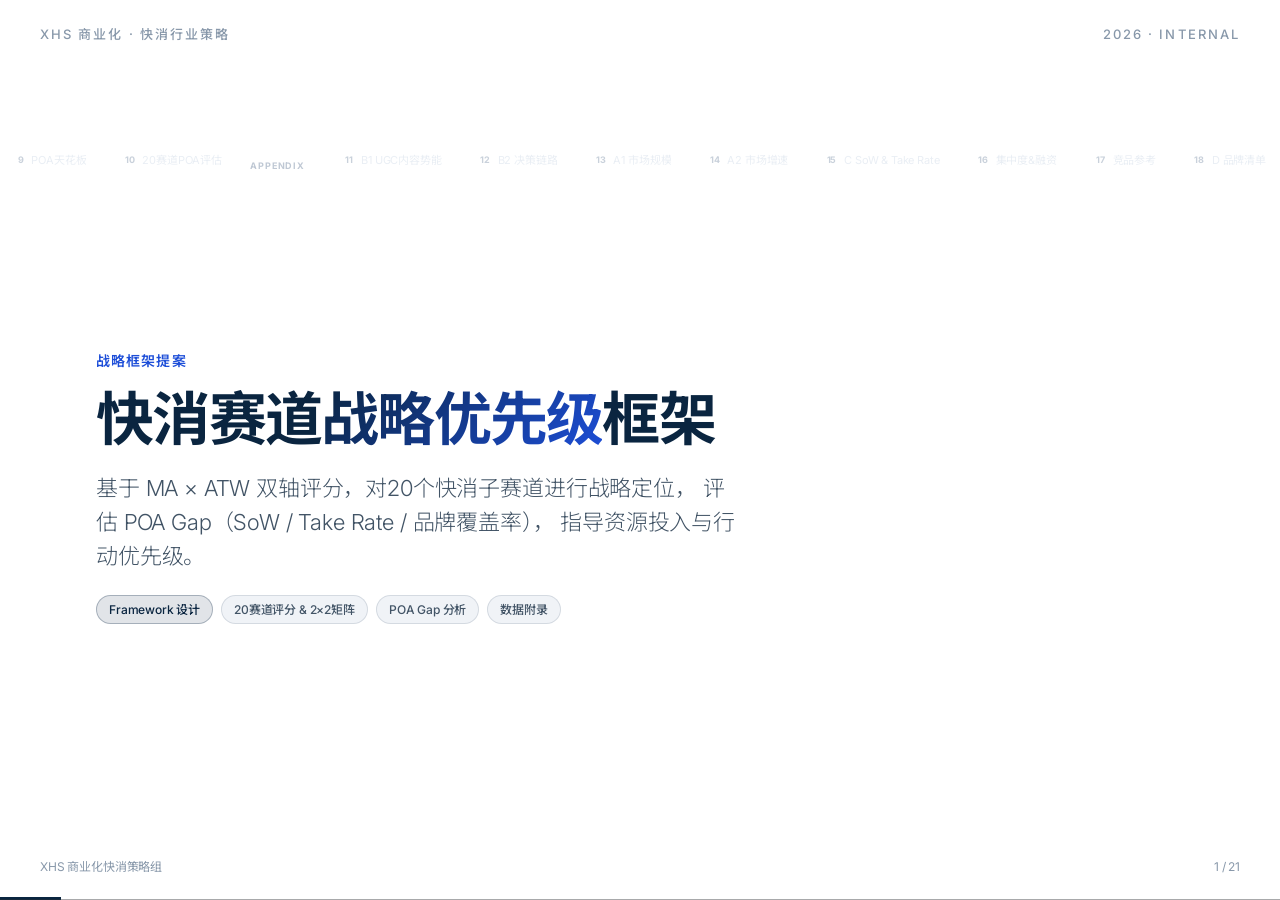
==== commit f6f29950: "feat: add ByteDance 50% share ceiling slide (P12)" ====
--- a/index.html
+++ b/index.html
@@ -1,4 +1,4 @@
-<!-- cache-bust: 1778584023 -->
+<!-- cache-bust: 1778585391 -->
 <!DOCTYPE html>
 <html lang="zh-CN" data-theme="corporate-clean">
 <head>
@@ -1528,6 +1528,219 @@
     <span class="slide-number"></span>
   </div>
 </section>
+
+<section class="slide" data-title="字节50%天花板测算">
+  <div class="deck-header">
+    <span class="eyebrow">04c · POA · 字节50%天花板</span>
+    <span class="eyebrow">快消战略优先级框架</span>
+  </div>
+  <p class="kicker">保守情景：若小红书快消各赛道达到字节市占的 50%，对应年化广告收入天花板</p>
+
+  <div style="display:grid;grid-template-columns:repeat(3,1fr);gap:10px;margin:10px 0 12px;">
+    <div style="background:var(--surface-2);border-radius:8px;padding:12px 14px;border-top:3px solid #f59e0b;">
+      <div style="font-size:10px;color:var(--text-3);margin-bottom:4px;">快消天花板（年化）</div>
+      <div style="font-size:26px;font-weight:800;color:#f59e0b;">657亿</div>
+      <div style="font-size:10px;color:var(--text-3);margin-top:2px;">当前95亿 → <b style="color:#f59e0b;">6.9x</b> 空间</div>
+    </div>
+    <div style="background:var(--surface-2);border-radius:8px;padding:12px 14px;border-top:3px solid #6366f1;">
+      <div style="font-size:10px;color:var(--text-3);margin-bottom:4px;">最大增量赛道</div>
+      <div style="font-size:26px;font-weight:800;color:#6366f1;">食品饮料</div>
+      <div style="font-size:10px;color:var(--text-3);margin-top:2px;">17亿 → 457亿 <b style="color:#6366f1;">+440亿</b></div>
+    </div>
+    <div style="background:var(--surface-2);border-radius:8px;padding:12px 14px;border-top:3px solid #22c55e;">
+      <div style="font-size:10px;color:var(--text-3);margin-bottom:4px;">标杆赛道（已超字节）</div>
+      <div style="font-size:26px;font-weight:800;color:#22c55e;">母婴食品</div>
+      <div style="font-size:10px;color:var(--text-3);margin-top:2px;">XHS市占35.2% vs 字节21.0%</div>
+    </div>
+  </div>
+
+  <div style="overflow-x:auto;">
+  <table style="width:100%;border-collapse:collapse;font-size:12px;">
+    <thead>
+      <tr style="background:var(--surface-2);">
+        <th style="padding:6px 8px;text-align:left;border-bottom:2px solid var(--border);font-size:10px;color:var(--text-3);">赛道</th>
+        <th style="padding:6px 8px;text-align:right;border-bottom:2px solid var(--border);font-size:10px;color:#64748b;">当前年化</th>
+        <th style="padding:6px 8px;text-align:right;border-bottom:2px solid var(--border);font-size:10px;color:#f59e0b;">天花板年化<br><span style="font-weight:400;">= 字节市占×50%×大盘</span></th>
+        <th style="padding:6px 8px;text-align:right;border-bottom:2px solid var(--border);font-size:10px;color:#22c55e;">增量空间</th>
+        <th style="padding:6px 8px;text-align:left;border-bottom:2px solid var(--border);font-size:10px;color:var(--text-3);min-width:120px;">增长倍数</th>
+      </tr>
+    </thead>
+    <tbody>
+<tr style="border-bottom:1px solid var(--border);background:var(--surface-2);">
+  <td style="padding:5px 8px;font-weight:700;font-size:11px;color:var(--text-1);">快消合计</td>
+  <td style="padding:5px 8px;text-align:right;color:#64748b;font-size:11px;">95亿</td><td style="padding:5px 8px;text-align:right;font-weight:700;color:#f59e0b;font-size:11px;">657亿</td><td style="padding:5px 8px;text-align:right;color:#22c55e;font-size:11px;">+562亿</td><td style="padding:5px 8px;font-size:11px;">
+      <div style="display:flex;align-items:center;gap:6px;">
+        <div style="flex:1;background:#1e293b;border-radius:3px;height:6px;">
+          <div style="width:22%;background:#ef4444;border-radius:3px;height:6px;"></div>
+        </div>
+        <span style="font-weight:700;color:#ef4444;min-width:36px;text-align:right;">6.9x</span>
+      </div>
+    </td>
+</tr><tr style="border-bottom:1px solid var(--border);background:var(--surface-2);">
+  <td style="padding:5px 8px;font-weight:700;font-size:11px;color:var(--text-1);">食品饮料</td>
+  <td style="padding:5px 8px;text-align:right;color:#64748b;font-size:11px;">17亿</td><td style="padding:5px 8px;text-align:right;font-weight:700;color:#f59e0b;font-size:11px;">457亿</td><td style="padding:5px 8px;text-align:right;color:#22c55e;font-size:11px;">+440亿</td><td style="padding:5px 8px;font-size:11px;">
+      <div style="display:flex;align-items:center;gap:6px;">
+        <div style="flex:1;background:#1e293b;border-radius:3px;height:6px;">
+          <div style="width:88%;background:#7c3aed;border-radius:3px;height:6px;"></div>
+        </div>
+        <span style="font-weight:700;color:#7c3aed;min-width:36px;text-align:right;">26.5x</span>
+      </div>
+    </td>
+</tr><tr style="border-bottom:1px solid var(--border);">
+  <td style="padding:5px 8px;padding-left:18px;font-weight:400;font-size:11px;color:var(--text-1);">↳ 食品</td>
+  <td style="padding:5px 8px;text-align:right;color:#64748b;font-size:11px;">11亿</td><td style="padding:5px 8px;text-align:right;font-weight:700;color:#f59e0b;font-size:11px;">355亿</td><td style="padding:5px 8px;text-align:right;color:#22c55e;font-size:11px;">+344亿</td><td style="padding:5px 8px;font-size:11px;">
+      <div style="display:flex;align-items:center;gap:6px;">
+        <div style="flex:1;background:#1e293b;border-radius:3px;height:6px;">
+          <div style="width:100%;background:#7c3aed;border-radius:3px;height:6px;"></div>
+        </div>
+        <span style="font-weight:700;color:#7c3aed;min-width:36px;text-align:right;">33.7x</span>
+      </div>
+    </td>
+</tr><tr style="border-bottom:1px solid var(--border);">
+  <td style="padding:5px 8px;padding-left:18px;font-weight:400;font-size:11px;color:var(--text-1);">↳ 蛋白食饮</td>
+  <td style="padding:5px 8px;text-align:right;color:#64748b;font-size:11px;">3亿</td><td style="padding:5px 8px;text-align:right;font-weight:700;color:#f59e0b;font-size:11px;">9亿</td><td style="padding:5px 8px;text-align:right;color:#22c55e;font-size:11px;">+7亿</td><td style="padding:5px 8px;font-size:11px;">
+      <div style="display:flex;align-items:center;gap:6px;">
+        <div style="flex:1;background:#1e293b;border-radius:3px;height:6px;">
+          <div style="width:11%;background:#f59e0b;border-radius:3px;height:6px;"></div>
+        </div>
+        <span style="font-weight:700;color:#f59e0b;min-width:36px;text-align:right;">3.5x</span>
+      </div>
+    </td>
+</tr><tr style="border-bottom:1px solid var(--border);">
+  <td style="padding:5px 8px;padding-left:18px;font-weight:400;font-size:11px;color:var(--text-1);">↳ 酒类</td>
+  <td style="padding:5px 8px;text-align:right;color:#64748b;font-size:11px;">2亿</td><td style="padding:5px 8px;text-align:right;font-weight:700;color:#f59e0b;font-size:11px;">24亿</td><td style="padding:5px 8px;text-align:right;color:#22c55e;font-size:11px;">+23亿</td><td style="padding:5px 8px;font-size:11px;">
+      <div style="display:flex;align-items:center;gap:6px;">
+        <div style="flex:1;background:#1e293b;border-radius:3px;height:6px;">
+          <div style="width:52%;background:#7c3aed;border-radius:3px;height:6px;"></div>
+        </div>
+        <span style="font-weight:700;color:#7c3aed;min-width:36px;text-align:right;">15.7x</span>
+      </div>
+    </td>
+</tr><tr style="border-bottom:1px solid var(--border);">
+  <td style="padding:5px 8px;padding-left:18px;font-weight:400;font-size:11px;color:var(--text-1);">↳ 饮料</td>
+  <td style="padding:5px 8px;text-align:right;color:#64748b;font-size:11px;">3亿</td><td style="padding:5px 8px;text-align:right;font-weight:700;color:#f59e0b;font-size:11px;">67亿</td><td style="padding:5px 8px;text-align:right;color:#22c55e;font-size:11px;">+65亿</td><td style="padding:5px 8px;font-size:11px;">
+      <div style="display:flex;align-items:center;gap:6px;">
+        <div style="flex:1;background:#1e293b;border-radius:3px;height:6px;">
+          <div style="width:86%;background:#7c3aed;border-radius:3px;height:6px;"></div>
+        </div>
+        <span style="font-weight:700;color:#7c3aed;min-width:36px;text-align:right;">25.9x</span>
+      </div>
+    </td>
+</tr><tr style="border-bottom:1px solid var(--border);background:var(--surface-2);">
+  <td style="padding:5px 8px;font-weight:700;font-size:11px;color:var(--text-1);">大健康</td>
+  <td style="padding:5px 8px;text-align:right;color:#64748b;font-size:11px;">20亿</td><td style="padding:5px 8px;text-align:right;font-weight:700;color:#f59e0b;font-size:11px;">90亿</td><td style="padding:5px 8px;text-align:right;color:#22c55e;font-size:11px;">+70亿</td><td style="padding:5px 8px;font-size:11px;">
+      <div style="display:flex;align-items:center;gap:6px;">
+        <div style="flex:1;background:#1e293b;border-radius:3px;height:6px;">
+          <div style="width:14%;background:#f59e0b;border-radius:3px;height:6px;"></div>
+        </div>
+        <span style="font-weight:700;color:#f59e0b;min-width:36px;text-align:right;">4.4x</span>
+      </div>
+    </td>
+</tr><tr style="border-bottom:1px solid var(--border);">
+  <td style="padding:5px 8px;padding-left:18px;font-weight:400;font-size:11px;color:var(--text-1);">↳ 保健食品</td>
+  <td style="padding:5px 8px;text-align:right;color:#64748b;font-size:11px;">13亿</td><td style="padding:5px 8px;text-align:right;font-weight:700;color:#f59e0b;font-size:11px;">31亿</td><td style="padding:5px 8px;text-align:right;color:#22c55e;font-size:11px;">+17亿</td><td style="padding:5px 8px;font-size:11px;">
+      <div style="display:flex;align-items:center;gap:6px;">
+        <div style="flex:1;background:#1e293b;border-radius:3px;height:6px;">
+          <div style="width:7%;background:#f59e0b;border-radius:3px;height:6px;"></div>
+        </div>
+        <span style="font-weight:700;color:#f59e0b;min-width:36px;text-align:right;">2.3x</span>
+      </div>
+    </td>
+</tr><tr style="border-bottom:1px solid var(--border);">
+  <td style="padding:5px 8px;padding-left:18px;font-weight:400;font-size:11px;color:var(--text-1);">↳ 医疗用品</td>
+  <td style="padding:5px 8px;text-align:right;color:#64748b;font-size:11px;">5亿</td><td style="padding:5px 8px;text-align:right;font-weight:700;color:#f59e0b;font-size:11px;">32亿</td><td style="padding:5px 8px;text-align:right;color:#22c55e;font-size:11px;">+27亿</td><td style="padding:5px 8px;font-size:11px;">
+      <div style="display:flex;align-items:center;gap:6px;">
+        <div style="flex:1;background:#1e293b;border-radius:3px;height:6px;">
+          <div style="width:22%;background:#ef4444;border-radius:3px;height:6px;"></div>
+        </div>
+        <span style="font-weight:700;color:#ef4444;min-width:36px;text-align:right;">6.8x</span>
+      </div>
+    </td>
+</tr><tr style="border-bottom:1px solid var(--border);">
+  <td style="padding:5px 8px;padding-left:18px;font-weight:400;font-size:11px;color:var(--text-1);">↳ OTC</td>
+  <td style="padding:5px 8px;text-align:right;color:#64748b;font-size:11px;">2亿</td><td style="padding:5px 8px;text-align:right;font-weight:700;color:#f59e0b;font-size:11px;">27亿</td><td style="padding:5px 8px;text-align:right;color:#22c55e;font-size:11px;">+25亿</td><td style="padding:5px 8px;font-size:11px;">
+      <div style="display:flex;align-items:center;gap:6px;">
+        <div style="flex:1;background:#1e293b;border-radius:3px;height:6px;">
+          <div style="width:44%;background:#ef4444;border-radius:3px;height:6px;"></div>
+        </div>
+        <span style="font-weight:700;color:#ef4444;min-width:36px;text-align:right;">13.4x</span>
+      </div>
+    </td>
+</tr><tr style="border-bottom:1px solid var(--border);background:var(--surface-2);">
+  <td style="padding:5px 8px;font-weight:700;font-size:11px;color:var(--text-1);">母婴宠物</td>
+  <td style="padding:5px 8px;text-align:right;color:#64748b;font-size:11px;">47亿</td><td style="padding:5px 8px;text-align:right;font-weight:700;color:#f59e0b;font-size:11px;">88亿</td><td style="padding:5px 8px;text-align:right;color:#22c55e;font-size:11px;">+41亿</td><td style="padding:5px 8px;font-size:11px;">
+      <div style="display:flex;align-items:center;gap:6px;">
+        <div style="flex:1;background:#1e293b;border-radius:3px;height:6px;">
+          <div style="width:6%;background:#f59e0b;border-radius:3px;height:6px;"></div>
+        </div>
+        <span style="font-weight:700;color:#f59e0b;min-width:36px;text-align:right;">1.9x</span>
+      </div>
+    </td>
+</tr><tr style="border-bottom:1px solid var(--border);">
+  <td style="padding:5px 8px;padding-left:18px;font-weight:400;font-size:11px;color:var(--text-1);">↳ 母婴食品</td>
+  <td style="padding:5px 8px;text-align:right;color:#64748b;font-size:11px;">28亿</td><td style="padding:5px 8px;text-align:right;font-weight:700;color:#22c55e;font-size:11px;">28亿<br><span style="font-size:8px;color:#64748b;">已超字节</span></td><td style="padding:5px 8px;text-align:right;color:#94a3b8;font-size:11px;">—</td><td style="padding:5px 8px;font-size:11px;">
+      <div style="display:flex;align-items:center;gap:6px;">
+        <div style="flex:1;background:#1e293b;border-radius:3px;height:6px;">
+          <div style="width:3%;background:#94a3b8;border-radius:3px;height:6px;"></div>
+        </div>
+        <span style="font-weight:700;color:#94a3b8;min-width:36px;text-align:right;">1.0x</span>
+      </div>
+    </td>
+</tr><tr style="border-bottom:1px solid var(--border);">
+  <td style="padding:5px 8px;padding-left:18px;font-weight:400;font-size:11px;color:var(--text-1);">↳ 母婴用品</td>
+  <td style="padding:5px 8px;text-align:right;color:#64748b;font-size:11px;">9亿</td><td style="padding:5px 8px;text-align:right;font-weight:700;color:#f59e0b;font-size:11px;">26亿</td><td style="padding:5px 8px;text-align:right;color:#22c55e;font-size:11px;">+17亿</td><td style="padding:5px 8px;font-size:11px;">
+      <div style="display:flex;align-items:center;gap:6px;">
+        <div style="flex:1;background:#1e293b;border-radius:3px;height:6px;">
+          <div style="width:9%;background:#f59e0b;border-radius:3px;height:6px;"></div>
+        </div>
+        <span style="font-weight:700;color:#f59e0b;min-width:36px;text-align:right;">3.0x</span>
+      </div>
+    </td>
+</tr><tr style="border-bottom:1px solid var(--border);">
+  <td style="padding:5px 8px;padding-left:18px;font-weight:400;font-size:11px;color:var(--text-1);">↳ 文具玩具礼品</td>
+  <td style="padding:5px 8px;text-align:right;color:#64748b;font-size:11px;">2亿</td><td style="padding:5px 8px;text-align:right;font-weight:700;color:#f59e0b;font-size:11px;">26亿</td><td style="padding:5px 8px;text-align:right;color:#22c55e;font-size:11px;">+24亿</td><td style="padding:5px 8px;font-size:11px;">
+      <div style="display:flex;align-items:center;gap:6px;">
+        <div style="flex:1;background:#1e293b;border-radius:3px;height:6px;">
+          <div style="width:49%;background:#ef4444;border-radius:3px;height:6px;"></div>
+        </div>
+        <span style="font-weight:700;color:#ef4444;min-width:36px;text-align:right;">15.0x</span>
+      </div>
+    </td>
+</tr><tr style="border-bottom:1px solid var(--border);">
+  <td style="padding:5px 8px;padding-left:18px;font-weight:400;font-size:11px;color:var(--text-1);">↳ 宠物</td>
+  <td style="padding:5px 8px;text-align:right;color:#64748b;font-size:11px;">8亿</td><td style="padding:5px 8px;text-align:right;font-weight:700;color:#f59e0b;font-size:11px;">28亿</td><td style="padding:5px 8px;text-align:right;color:#22c55e;font-size:11px;">+20亿</td><td style="padding:5px 8px;font-size:11px;">
+      <div style="display:flex;align-items:center;gap:6px;">
+        <div style="flex:1;background:#1e293b;border-radius:3px;height:6px;">
+          <div style="width:11%;background:#f59e0b;border-radius:3px;height:6px;"></div>
+        </div>
+        <span style="font-weight:700;color:#f59e0b;min-width:36px;text-align:right;">3.4x</span>
+      </div>
+    </td>
+</tr><tr style="border-bottom:1px solid var(--border);background:var(--surface-2);">
+  <td style="padding:5px 8px;font-weight:700;font-size:11px;color:var(--text-1);">餐饮</td>
+  <td style="padding:5px 8px;text-align:right;color:#64748b;font-size:11px;">11亿</td><td style="padding:5px 8px;text-align:right;font-weight:700;color:#f59e0b;font-size:11px;">24亿</td><td style="padding:5px 8px;text-align:right;color:#22c55e;font-size:11px;">+13亿</td><td style="padding:5px 8px;font-size:11px;">
+      <div style="display:flex;align-items:center;gap:6px;">
+        <div style="flex:1;background:#1e293b;border-radius:3px;height:6px;">
+          <div style="width:7%;background:#f59e0b;border-radius:3px;height:6px;"></div>
+        </div>
+        <span style="font-weight:700;color:#f59e0b;min-width:36px;text-align:right;">2.2x</span>
+      </div>
+    </td>
+</tr>
+    </tbody>
+  </table>
+  </div>
+
+  <div style="margin-top:8px;font-size:10px;color:var(--text-3);display:flex;gap:20px;flex-wrap:wrap;">
+    <span>📌 天花板 = 字节同赛道市占 × 50% × 核心平台广告大盘（季度×4年化）</span>
+    <span>🏆 母婴食品天花板取当前XHS值（已超字节）</span>
+    <span>数据来源：XHS内部 MS 2026Q1</span>
+  </div>
+  <div class="deck-footer">
+    <span class="dim2">保守情景；实际天花板受内容生态、商业化率、品牌预算结构影响</span>
+    <span class="slide-number"></span>
+  </div>
+</section>
 <section class="slide" data-title="AppD 广告流水">
   <div class="deck-header">
     <span class="eyebrow">Appendix D · 收入数据</span>
